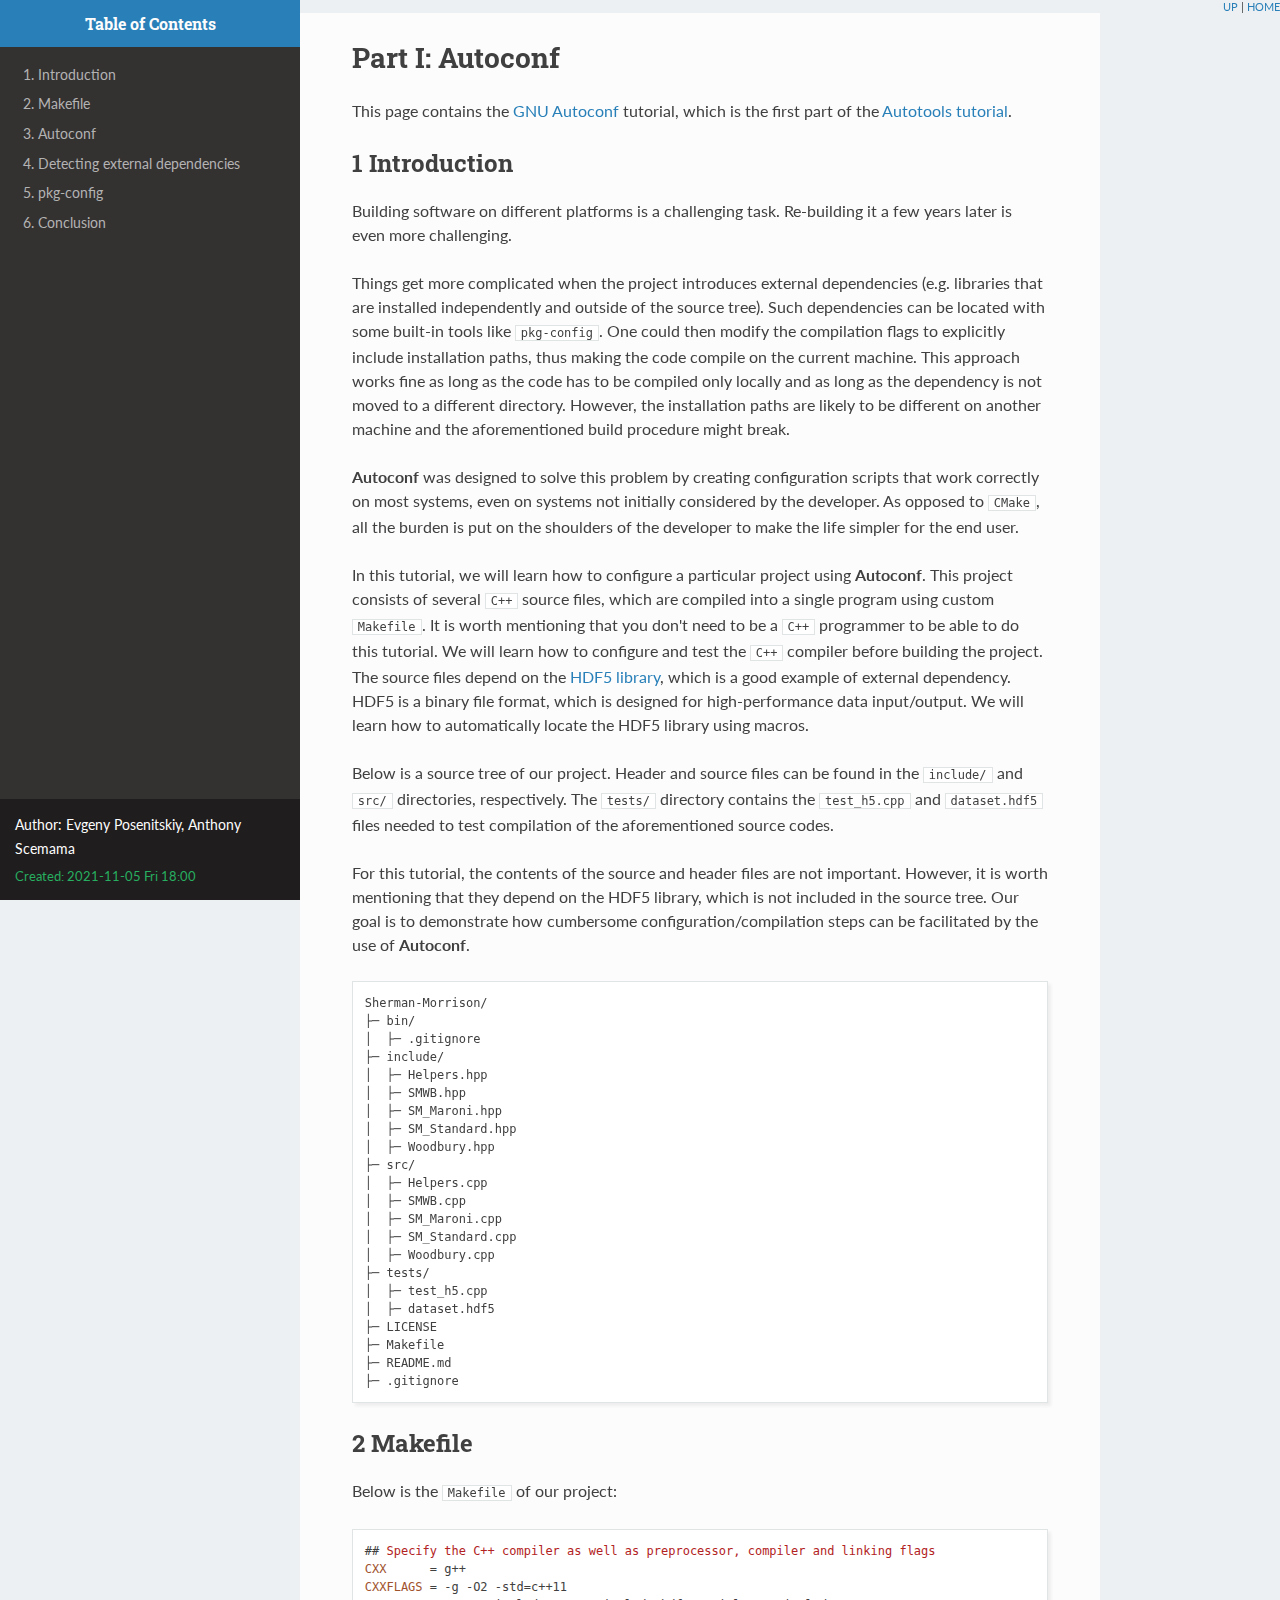
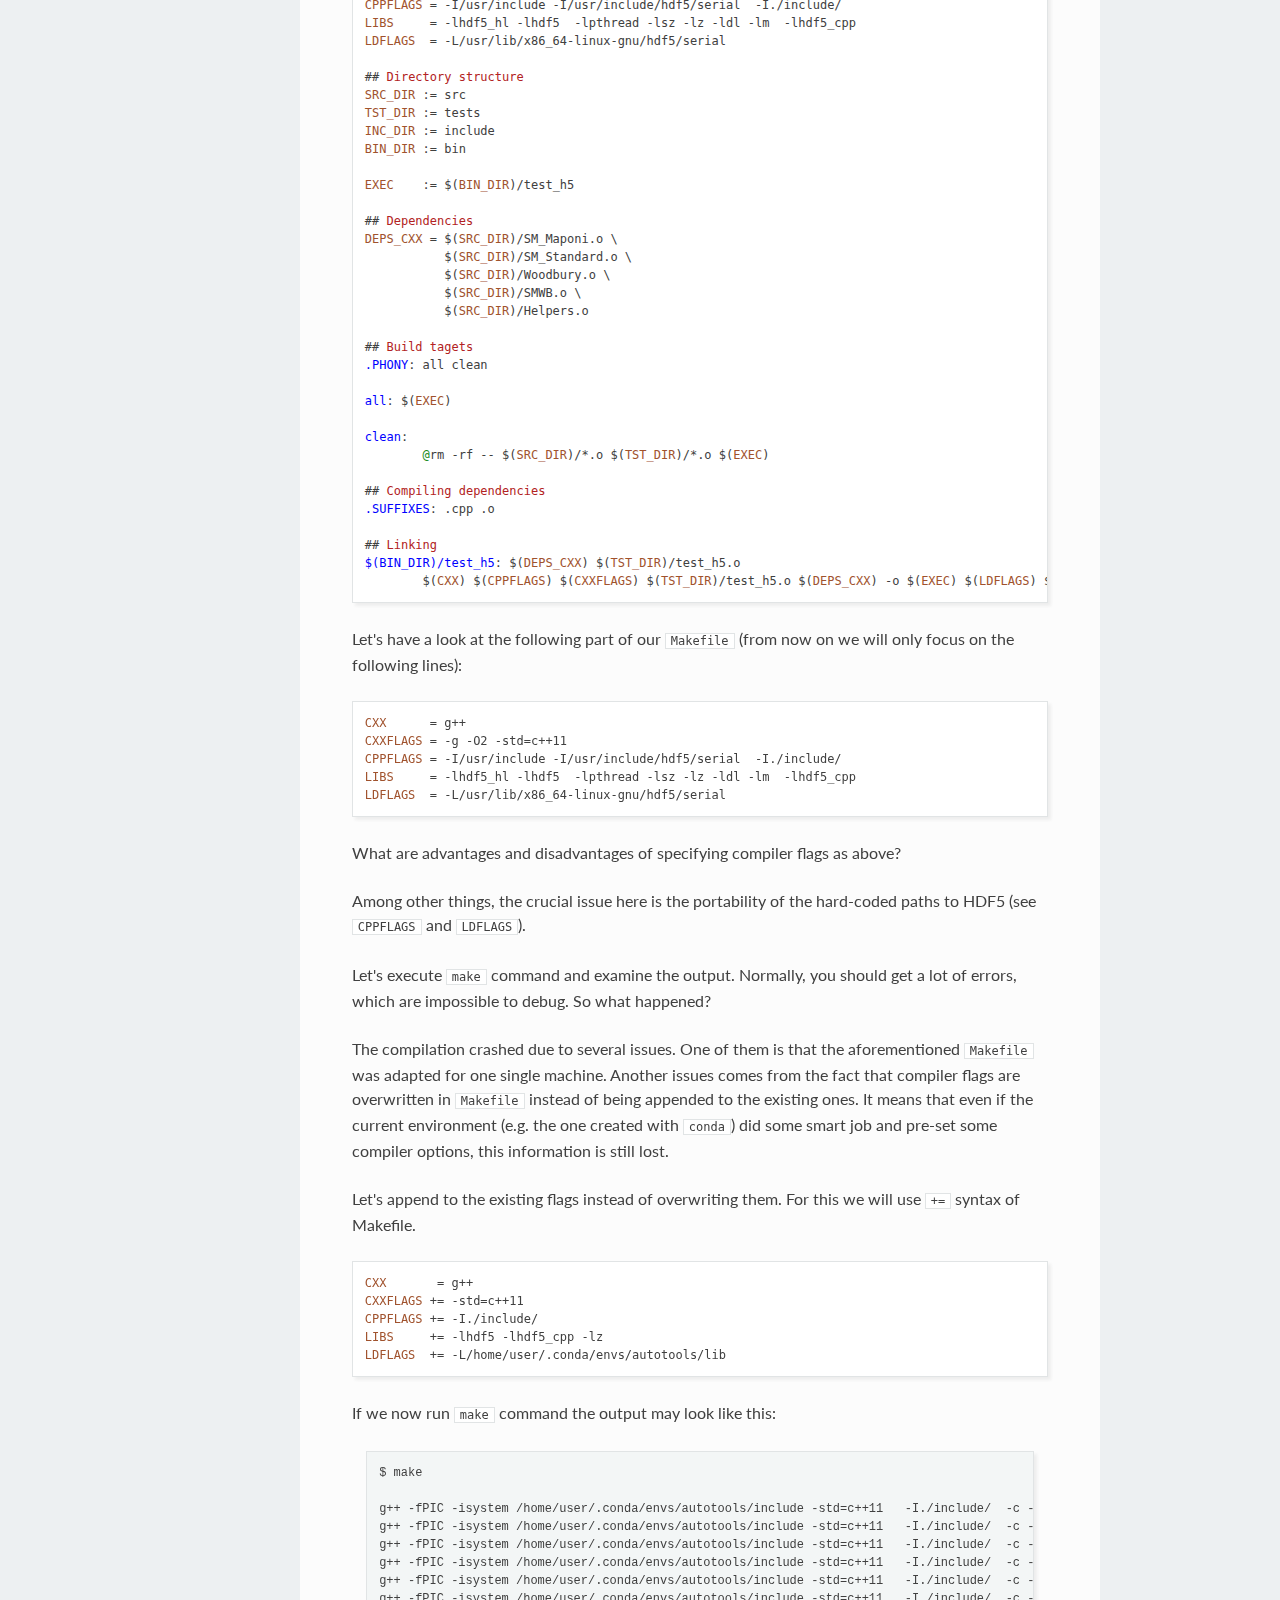
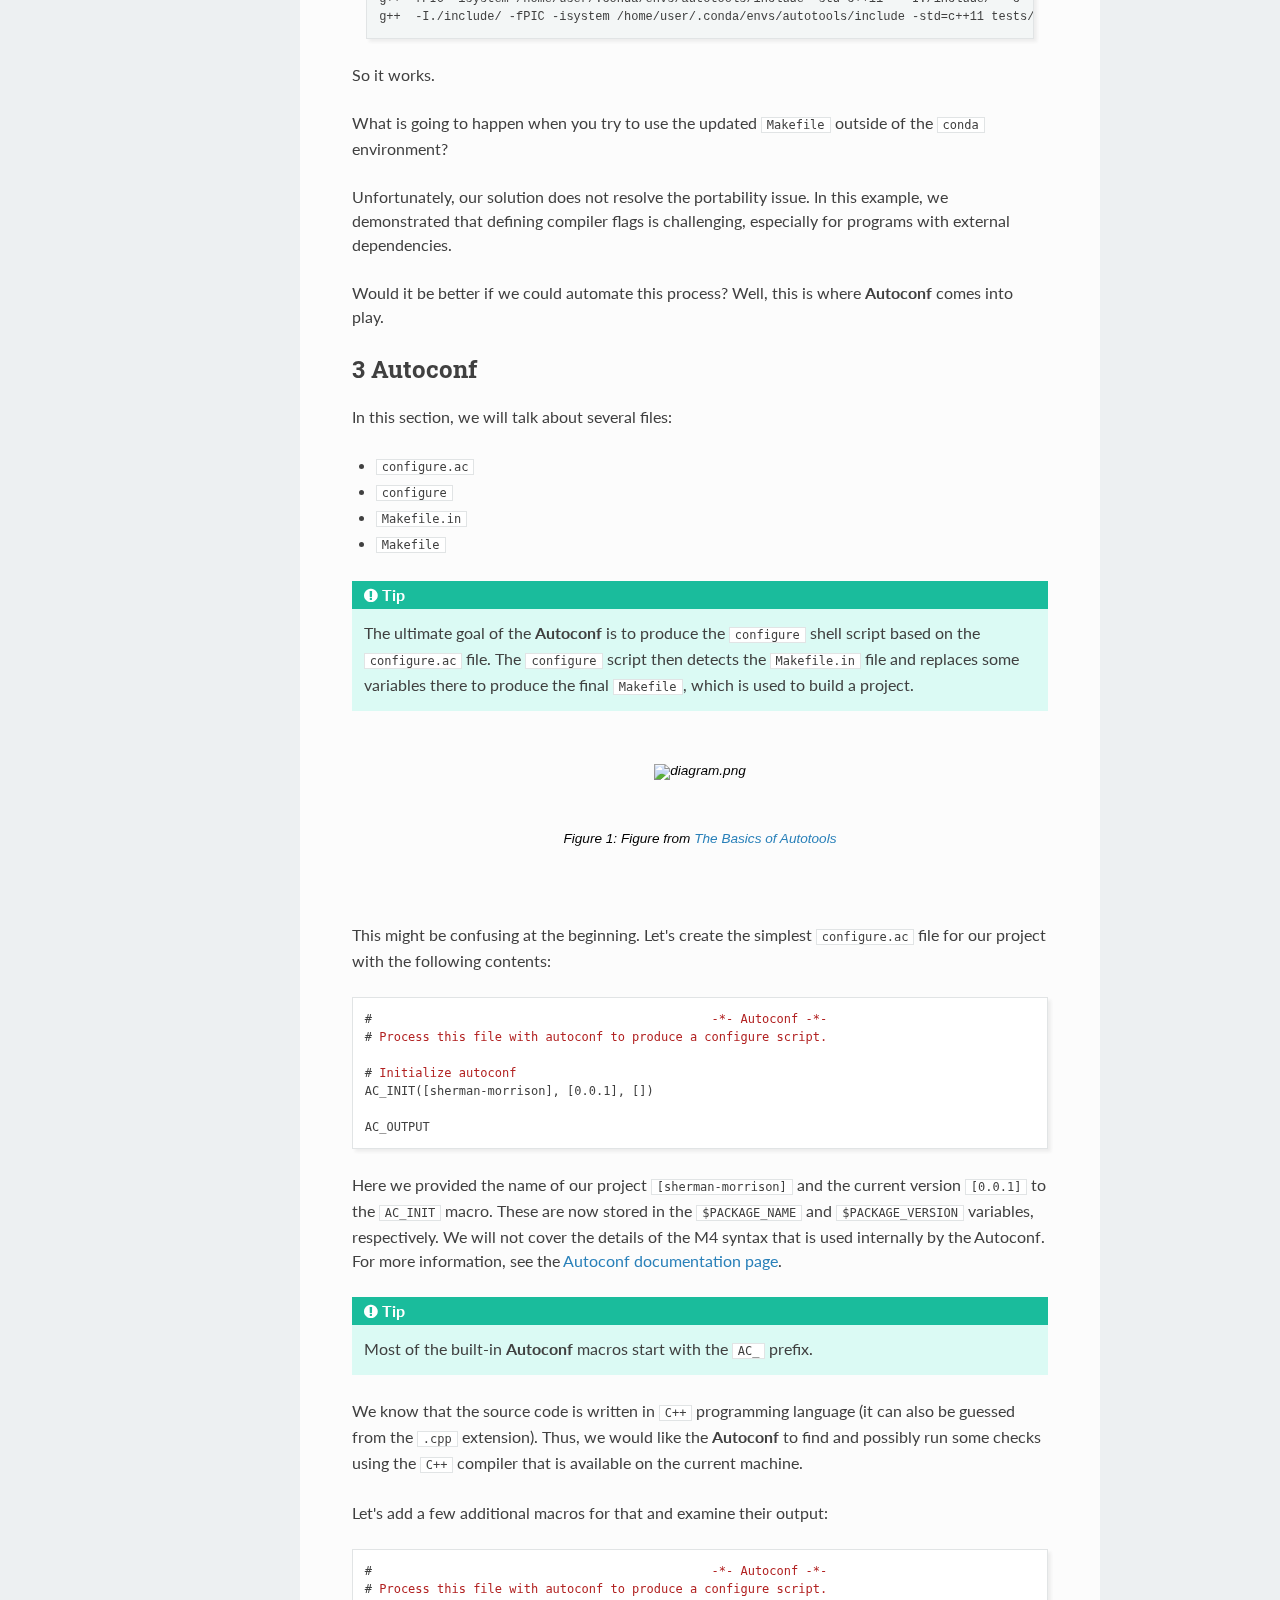
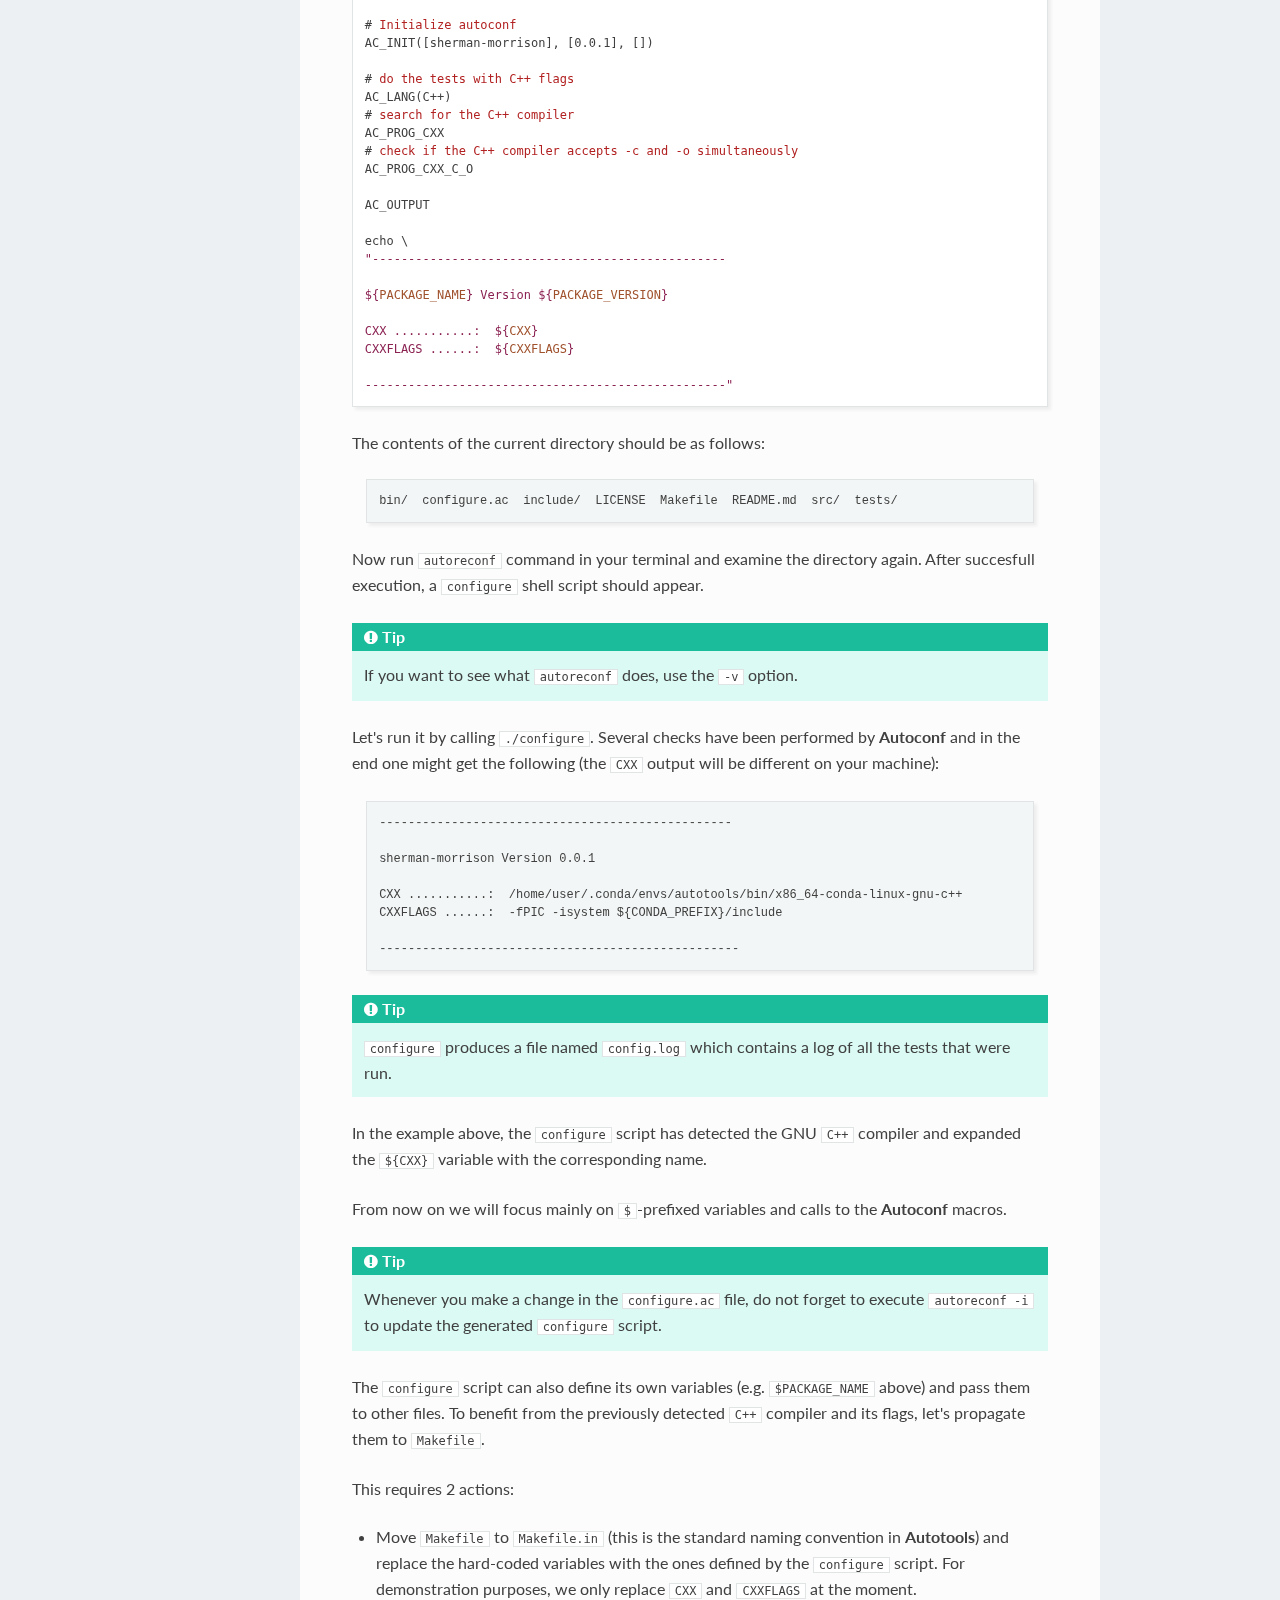
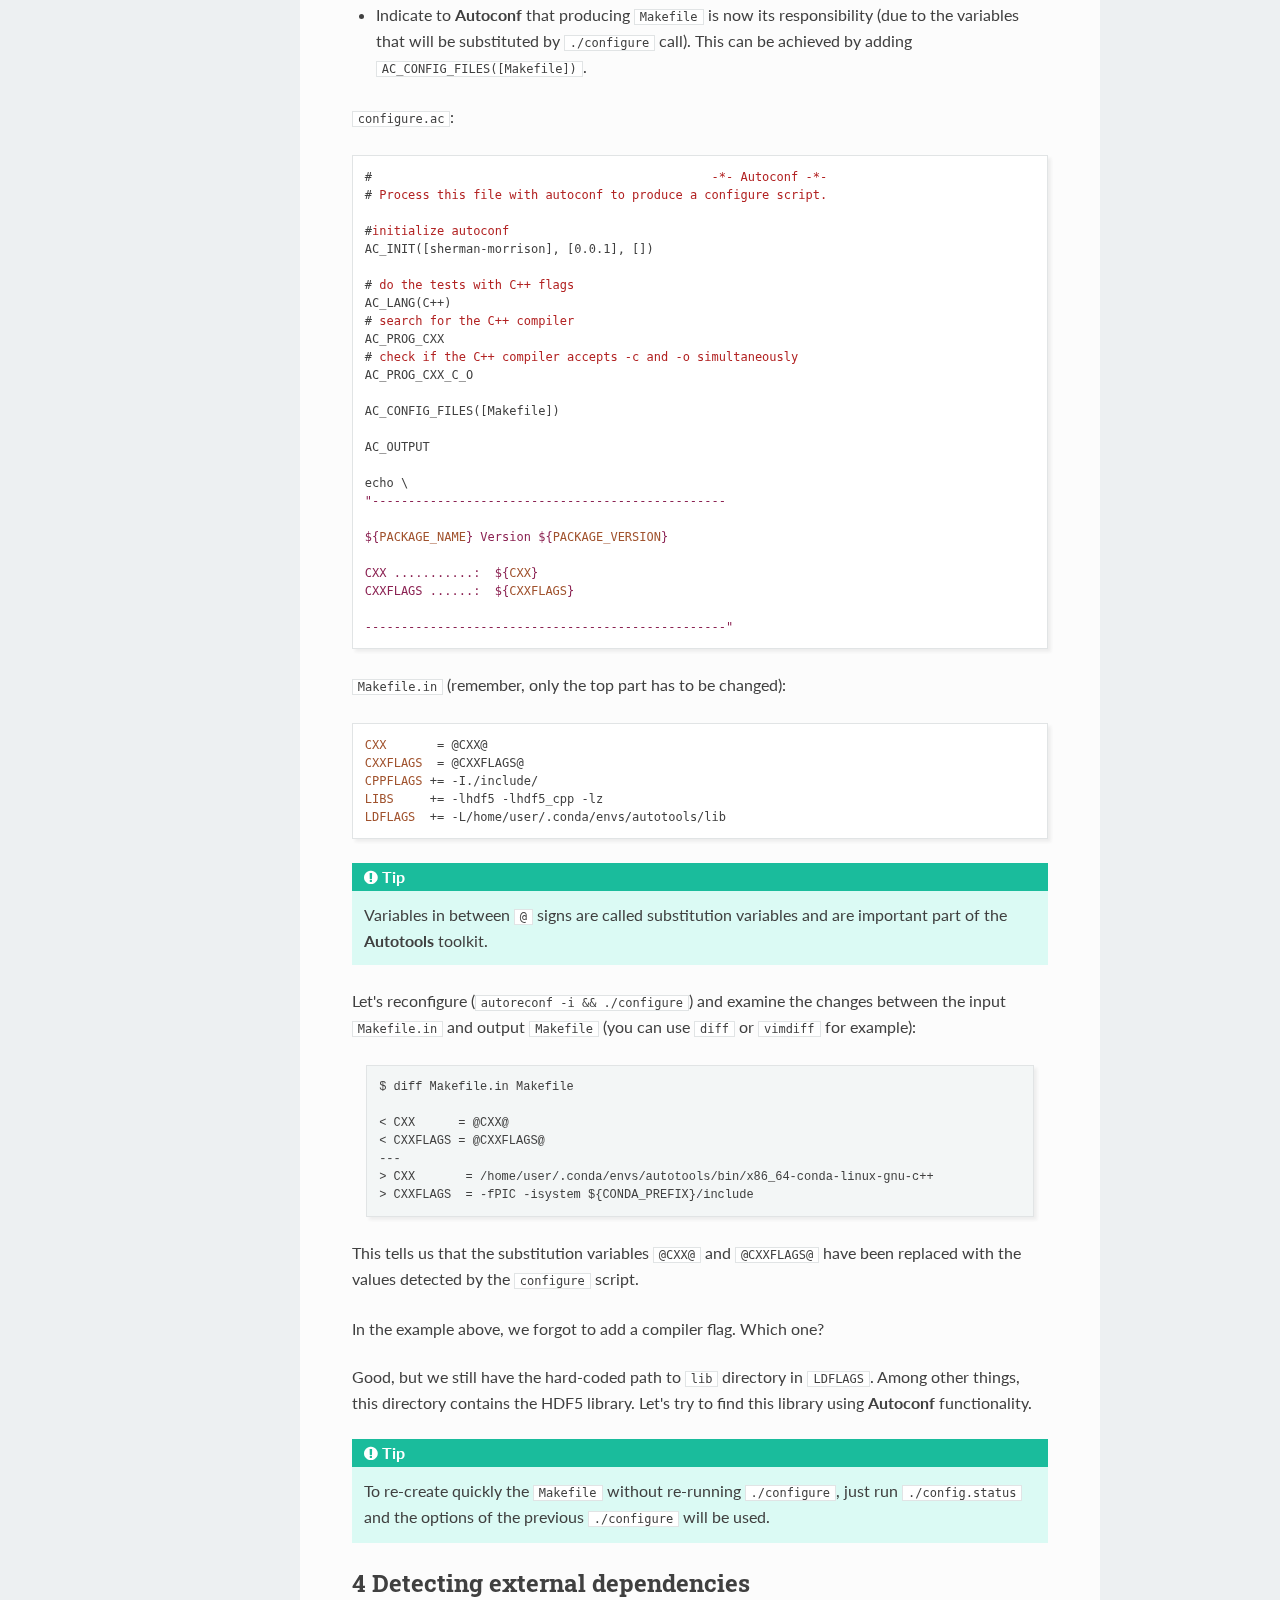
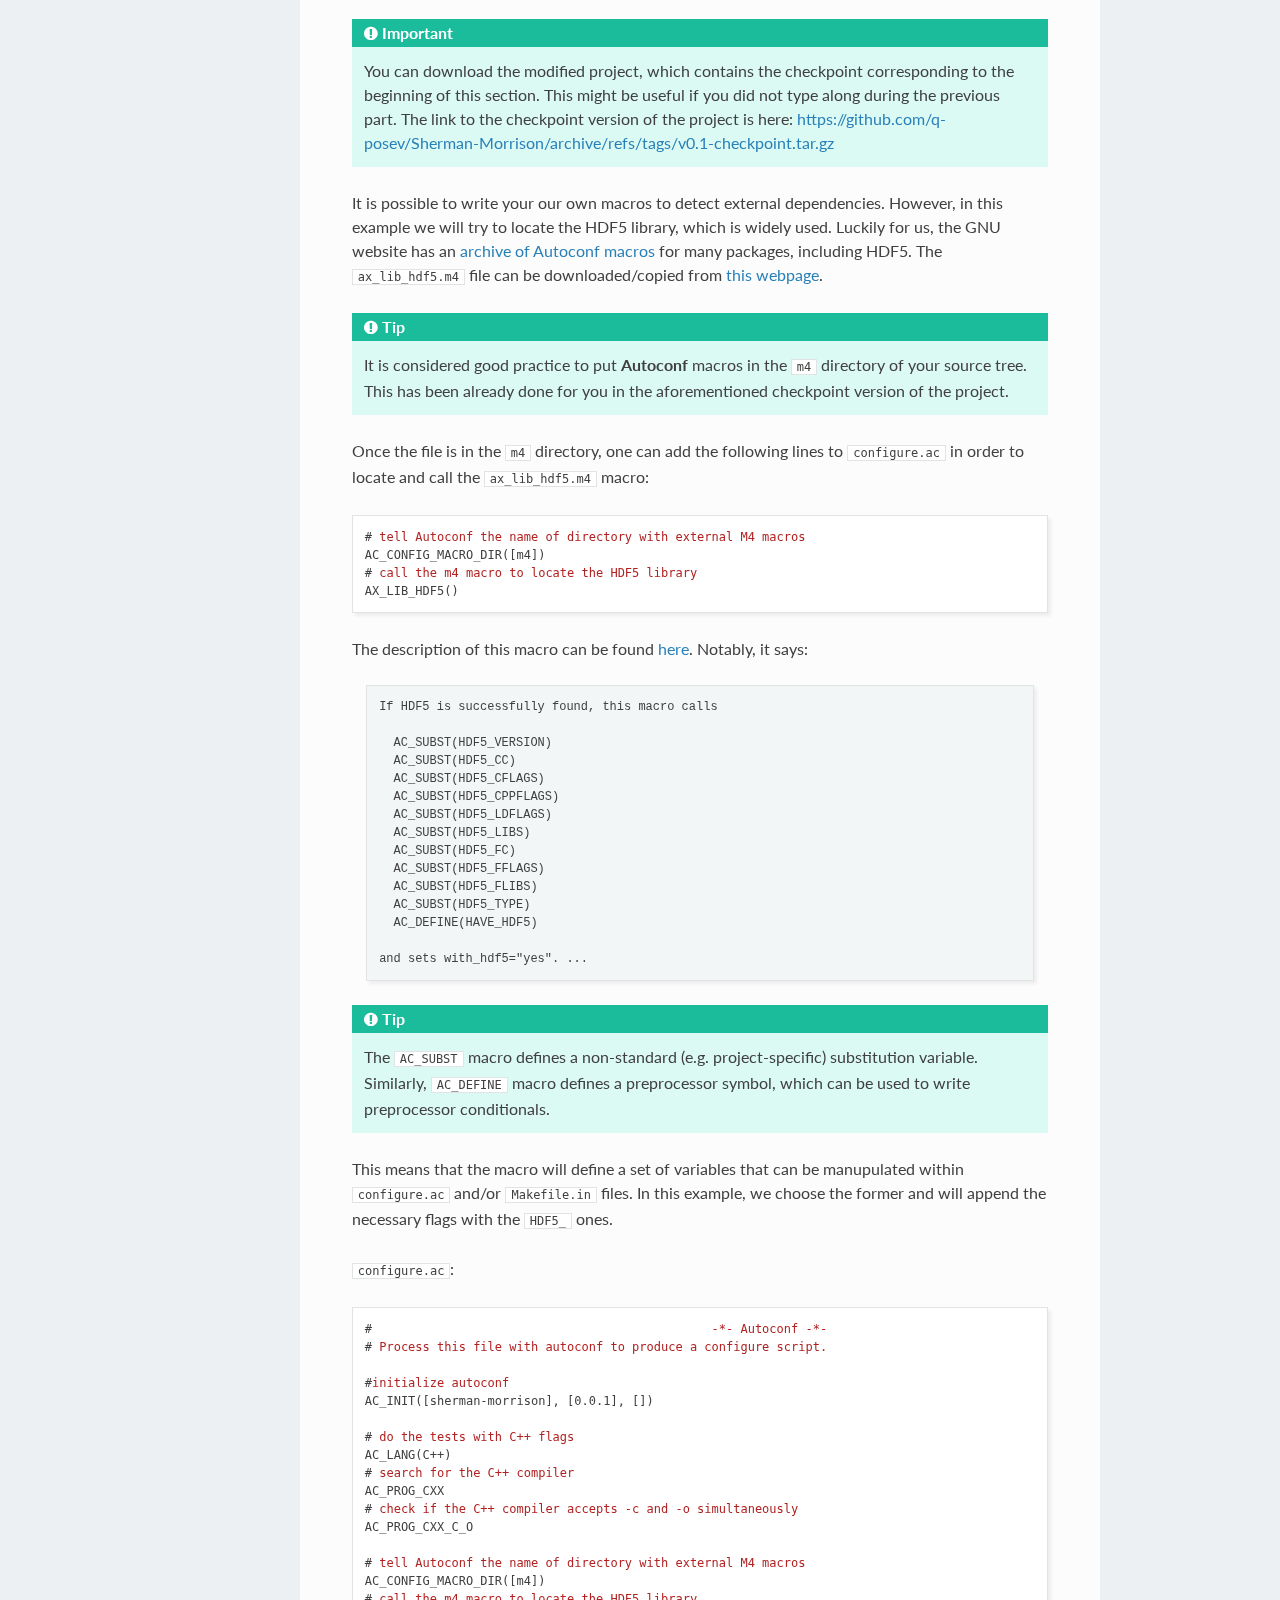
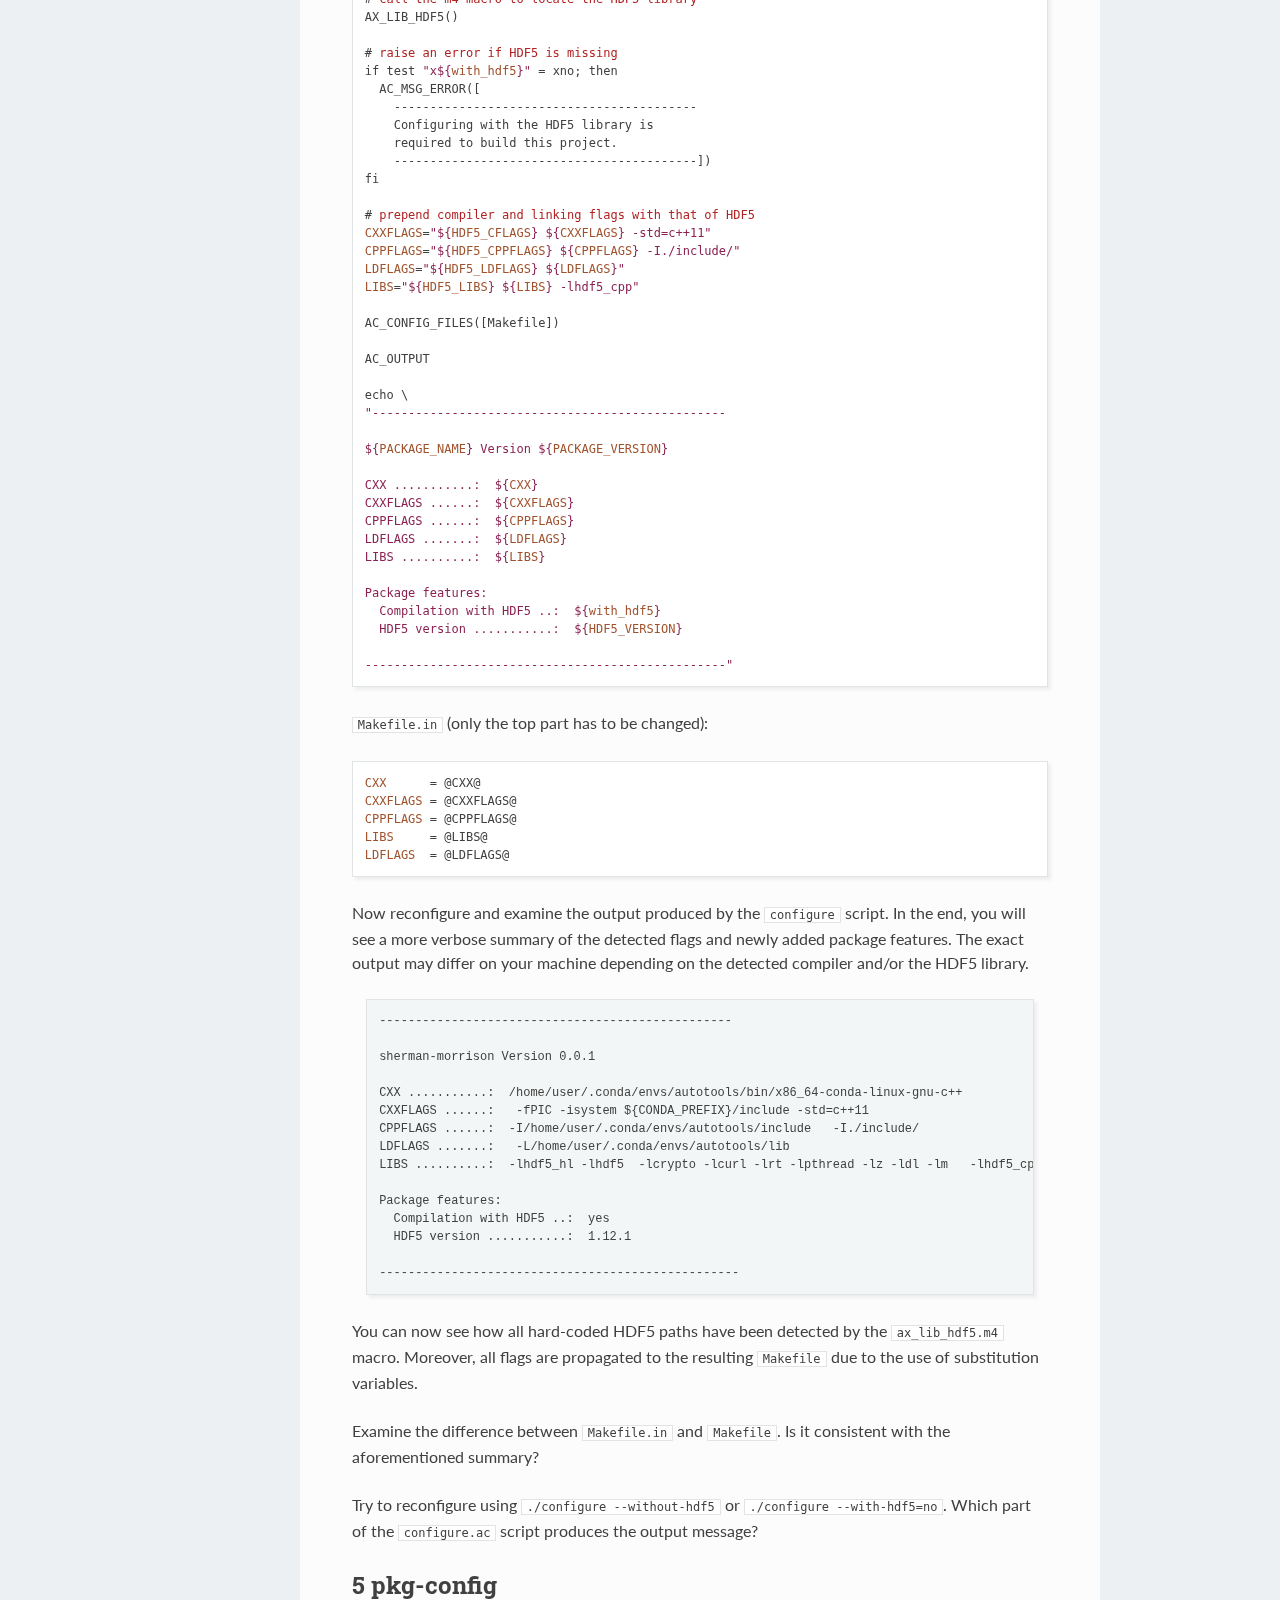
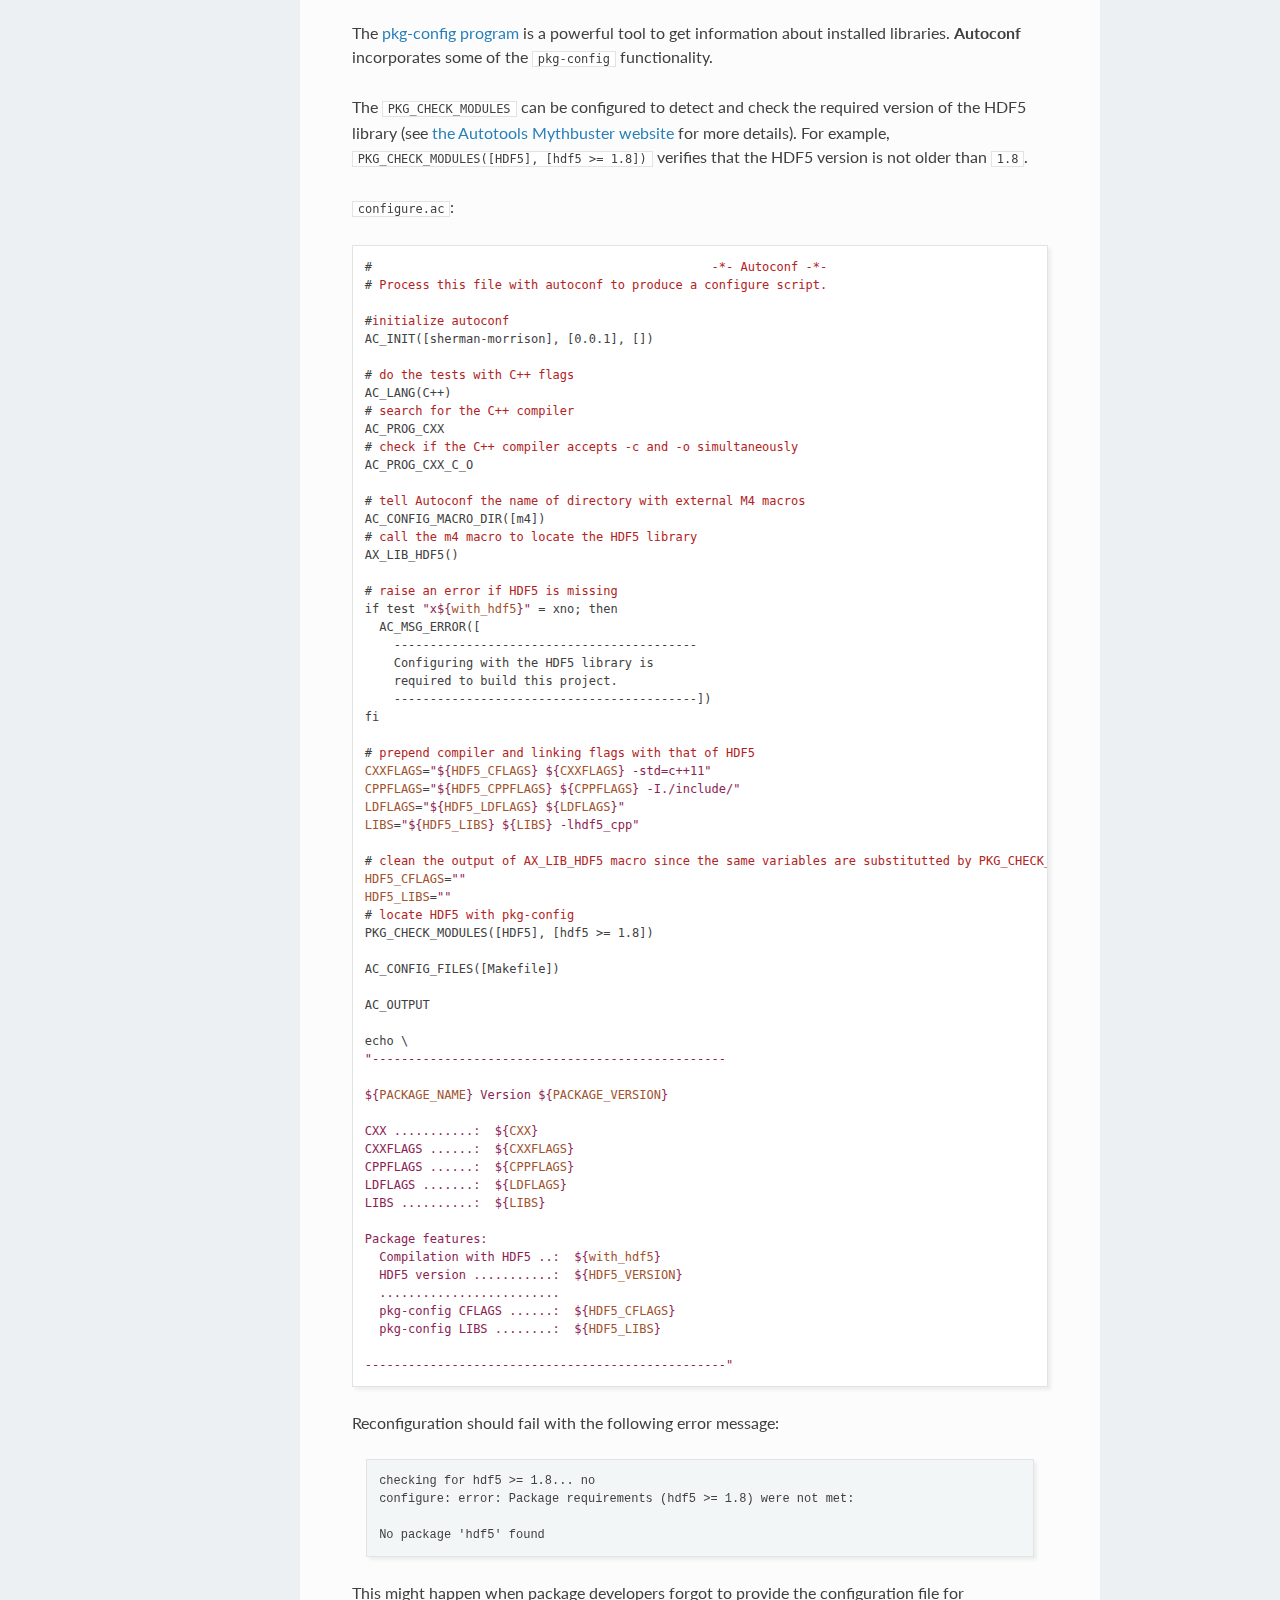
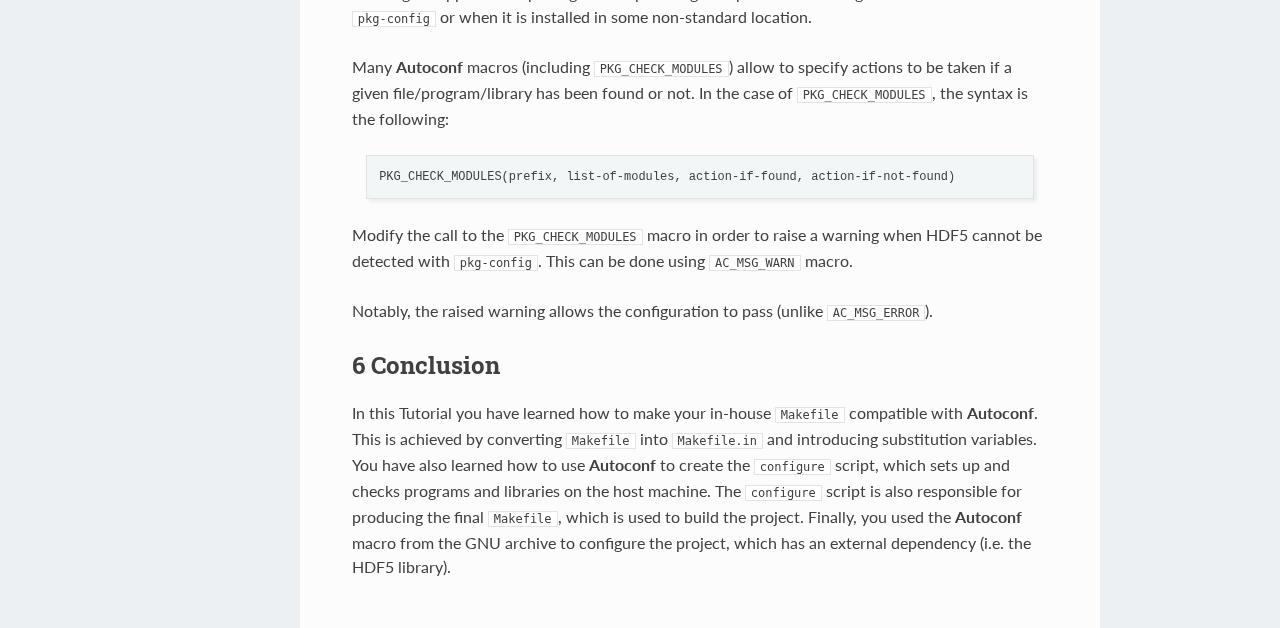
==== autoconf.html @ e704485a "deploy: 965cc7a38a3758b7b348acda0b1693b14134d6d4" ====
<?xml version="1.0" encoding="utf-8"?>
<!DOCTYPE html PUBLIC "-//W3C//DTD XHTML 1.0 Strict//EN"
"http://www.w3.org/TR/xhtml1/DTD/xhtml1-strict.dtd">
<html xmlns="http://www.w3.org/1999/xhtml" lang="en" xml:lang="en">
<head>
<!-- 2021-11-05 Fri 18:00 -->
<meta http-equiv="Content-Type" content="text/html;charset=utf-8" />
<meta name="viewport" content="width=device-width, initial-scale=1" />
<title>Part I: Autoconf</title>
<meta name="generator" content="Org mode" />
<meta name="author" content="Evgeny Posenitskiy, Anthony Scemama" />
<style type="text/css">
 <!--/*--><![CDATA[/*><!--*/
  .title  { text-align: center;
             margin-bottom: .2em; }
  .subtitle { text-align: center;
              font-size: medium;
              font-weight: bold;
              margin-top:0; }
  .todo   { font-family: monospace; color: red; }
  .done   { font-family: monospace; color: green; }
  .priority { font-family: monospace; color: orange; }
  .tag    { background-color: #eee; font-family: monospace;
            padding: 2px; font-size: 80%; font-weight: normal; }
  .timestamp { color: #bebebe; }
  .timestamp-kwd { color: #5f9ea0; }
  .org-right  { margin-left: auto; margin-right: 0px;  text-align: right; }
  .org-left   { margin-left: 0px;  margin-right: auto; text-align: left; }
  .org-center { margin-left: auto; margin-right: auto; text-align: center; }
  .underline { text-decoration: underline; }
  #postamble p, #preamble p { font-size: 90%; margin: .2em; }
  p.verse { margin-left: 3%; }
  pre {
    border: 1px solid #ccc;
    box-shadow: 3px 3px 3px #eee;
    padding: 8pt;
    font-family: monospace;
    overflow: auto;
    margin: 1.2em;
  }
  pre.src {
    position: relative;
    overflow: visible;
    padding-top: 1.2em;
  }
  pre.src:before {
    display: none;
    position: absolute;
    background-color: white;
    top: -10px;
    right: 10px;
    padding: 3px;
    border: 1px solid black;
  }
  pre.src:hover:before { display: inline;}
  /* Languages per Org manual */
  pre.src-asymptote:before { content: 'Asymptote'; }
  pre.src-awk:before { content: 'Awk'; }
  pre.src-C:before { content: 'C'; }
  /* pre.src-C++ doesn't work in CSS */
  pre.src-clojure:before { content: 'Clojure'; }
  pre.src-css:before { content: 'CSS'; }
  pre.src-D:before { content: 'D'; }
  pre.src-ditaa:before { content: 'ditaa'; }
  pre.src-dot:before { content: 'Graphviz'; }
  pre.src-calc:before { content: 'Emacs Calc'; }
  pre.src-emacs-lisp:before { content: 'Emacs Lisp'; }
  pre.src-fortran:before { content: 'Fortran'; }
  pre.src-gnuplot:before { content: 'gnuplot'; }
  pre.src-haskell:before { content: 'Haskell'; }
  pre.src-hledger:before { content: 'hledger'; }
  pre.src-java:before { content: 'Java'; }
  pre.src-js:before { content: 'Javascript'; }
  pre.src-latex:before { content: 'LaTeX'; }
  pre.src-ledger:before { content: 'Ledger'; }
  pre.src-lisp:before { content: 'Lisp'; }
  pre.src-lilypond:before { content: 'Lilypond'; }
  pre.src-lua:before { content: 'Lua'; }
  pre.src-matlab:before { content: 'MATLAB'; }
  pre.src-mscgen:before { content: 'Mscgen'; }
  pre.src-ocaml:before { content: 'Objective Caml'; }
  pre.src-octave:before { content: 'Octave'; }
  pre.src-org:before { content: 'Org mode'; }
  pre.src-oz:before { content: 'OZ'; }
  pre.src-plantuml:before { content: 'Plantuml'; }
  pre.src-processing:before { content: 'Processing.js'; }
  pre.src-python:before { content: 'Python'; }
  pre.src-R:before { content: 'R'; }
  pre.src-ruby:before { content: 'Ruby'; }
  pre.src-sass:before { content: 'Sass'; }
  pre.src-scheme:before { content: 'Scheme'; }
  pre.src-screen:before { content: 'Gnu Screen'; }
  pre.src-sed:before { content: 'Sed'; }
  pre.src-sh:before { content: 'shell'; }
  pre.src-sql:before { content: 'SQL'; }
  pre.src-sqlite:before { content: 'SQLite'; }
  /* additional languages in org.el's org-babel-load-languages alist */
  pre.src-forth:before { content: 'Forth'; }
  pre.src-io:before { content: 'IO'; }
  pre.src-J:before { content: 'J'; }
  pre.src-makefile:before { content: 'Makefile'; }
  pre.src-maxima:before { content: 'Maxima'; }
  pre.src-perl:before { content: 'Perl'; }
  pre.src-picolisp:before { content: 'Pico Lisp'; }
  pre.src-scala:before { content: 'Scala'; }
  pre.src-shell:before { content: 'Shell Script'; }
  pre.src-ebnf2ps:before { content: 'ebfn2ps'; }
  /* additional language identifiers per "defun org-babel-execute"
       in ob-*.el */
  pre.src-cpp:before  { content: 'C++'; }
  pre.src-abc:before  { content: 'ABC'; }
  pre.src-coq:before  { content: 'Coq'; }
  pre.src-groovy:before  { content: 'Groovy'; }
  /* additional language identifiers from org-babel-shell-names in
     ob-shell.el: ob-shell is the only babel language using a lambda to put
     the execution function name together. */
  pre.src-bash:before  { content: 'bash'; }
  pre.src-csh:before  { content: 'csh'; }
  pre.src-ash:before  { content: 'ash'; }
  pre.src-dash:before  { content: 'dash'; }
  pre.src-ksh:before  { content: 'ksh'; }
  pre.src-mksh:before  { content: 'mksh'; }
  pre.src-posh:before  { content: 'posh'; }
  /* Additional Emacs modes also supported by the LaTeX listings package */
  pre.src-ada:before { content: 'Ada'; }
  pre.src-asm:before { content: 'Assembler'; }
  pre.src-caml:before { content: 'Caml'; }
  pre.src-delphi:before { content: 'Delphi'; }
  pre.src-html:before { content: 'HTML'; }
  pre.src-idl:before { content: 'IDL'; }
  pre.src-mercury:before { content: 'Mercury'; }
  pre.src-metapost:before { content: 'MetaPost'; }
  pre.src-modula-2:before { content: 'Modula-2'; }
  pre.src-pascal:before { content: 'Pascal'; }
  pre.src-ps:before { content: 'PostScript'; }
  pre.src-prolog:before { content: 'Prolog'; }
  pre.src-simula:before { content: 'Simula'; }
  pre.src-tcl:before { content: 'tcl'; }
  pre.src-tex:before { content: 'TeX'; }
  pre.src-plain-tex:before { content: 'Plain TeX'; }
  pre.src-verilog:before { content: 'Verilog'; }
  pre.src-vhdl:before { content: 'VHDL'; }
  pre.src-xml:before { content: 'XML'; }
  pre.src-nxml:before { content: 'XML'; }
  /* add a generic configuration mode; LaTeX export needs an additional
     (add-to-list 'org-latex-listings-langs '(conf " ")) in .emacs */
  pre.src-conf:before { content: 'Configuration File'; }

  table { border-collapse:collapse; }
  caption.t-above { caption-side: top; }
  caption.t-bottom { caption-side: bottom; }
  td, th { vertical-align:top;  }
  th.org-right  { text-align: center;  }
  th.org-left   { text-align: center;   }
  th.org-center { text-align: center; }
  td.org-right  { text-align: right;  }
  td.org-left   { text-align: left;   }
  td.org-center { text-align: center; }
  dt { font-weight: bold; }
  .footpara { display: inline; }
  .footdef  { margin-bottom: 1em; }
  .figure { padding: 1em; }
  .figure p { text-align: center; }
  .inlinetask {
    padding: 10px;
    border: 2px solid gray;
    margin: 10px;
    background: #ffffcc;
  }
  #org-div-home-and-up
   { text-align: right; font-size: 70%; white-space: nowrap; }
  textarea { overflow-x: auto; }
  .linenr { font-size: smaller }
  .code-highlighted { background-color: #ffff00; }
  .org-info-js_info-navigation { border-style: none; }
  #org-info-js_console-label
    { font-size: 10px; font-weight: bold; white-space: nowrap; }
  .org-info-js_search-highlight
    { background-color: #ffff00; color: #000000; font-weight: bold; }
  .org-svg { width: 90%; }
  /*]]>*/-->
</style>
<link rel="stylesheet" type="text/css" href="org-html-themes/src/readtheorg_theme/css/htmlize.css"/>
<link rel="stylesheet" type="text/css" href="org-html-themes/src/readtheorg_theme/css/readtheorg.css"/>
<script type="text/javascript" src="org-html-themes/src/lib/js/jquery.min.js"></script>
<script type="text/javascript" src="org-html-themes/src/lib/js/bootstrap.min.js"></script>
<script type="text/javascript" src="org-html-themes/src/lib/js/jquery.stickytableheaders.min.js"></script>
<script type="text/javascript" src="org-html-themes/src/readtheorg_theme/js/readtheorg.js"></script>
<script type="text/javascript">
/*
@licstart  The following is the entire license notice for the
JavaScript code in this tag.

Copyright (C) 2012-2019 Free Software Foundation, Inc.

The JavaScript code in this tag is free software: you can
redistribute it and/or modify it under the terms of the GNU
General Public License (GNU GPL) as published by the Free Software
Foundation, either version 3 of the License, or (at your option)
any later version.  The code is distributed WITHOUT ANY WARRANTY;
without even the implied warranty of MERCHANTABILITY or FITNESS
FOR A PARTICULAR PURPOSE.  See the GNU GPL for more details.

As additional permission under GNU GPL version 3 section 7, you
may distribute non-source (e.g., minimized or compacted) forms of
that code without the copy of the GNU GPL normally required by
section 4, provided you include this license notice and a URL
through which recipients can access the Corresponding Source.


@licend  The above is the entire license notice
for the JavaScript code in this tag.
*/
<!--/*--><![CDATA[/*><!--*/
 function CodeHighlightOn(elem, id)
 {
   var target = document.getElementById(id);
   if(null != target) {
     elem.cacheClassElem = elem.className;
     elem.cacheClassTarget = target.className;
     target.className = "code-highlighted";
     elem.className   = "code-highlighted";
   }
 }
 function CodeHighlightOff(elem, id)
 {
   var target = document.getElementById(id);
   if(elem.cacheClassElem)
     elem.className = elem.cacheClassElem;
   if(elem.cacheClassTarget)
     target.className = elem.cacheClassTarget;
 }
/*]]>*///-->
</script>
</head>
<body>
<div id="org-div-home-and-up">
 <a accesskey="h" href="index.html"> UP </a>
 |
 <a accesskey="H" href="index.html"> HOME </a>
</div><div id="content">
<h1 class="title">Part I: Autoconf</h1>
<div id="table-of-contents">
<h2>Table of Contents</h2>
<div id="text-table-of-contents">
<ul>
<li><a href="#org2c5f270">1. Introduction</a></li>
<li><a href="#org7bef330">2. Makefile</a></li>
<li><a href="#org0c1ae1f">3. Autoconf</a></li>
<li><a href="#orgcecfa4b">4. Detecting external dependencies</a></li>
<li><a href="#org8ce292e">5. pkg-config</a></li>
<li><a href="#org9da773b">6. Conclusion</a></li>
</ul>
</div>
</div>
<p>
This page contains the <a href="https://www.gnu.org/software/autoconf/">GNU Autoconf</a> tutorial, which is the first part of the <a href="./index.html">Autotools tutorial</a>.
</p>

<div id="outline-container-org2c5f270" class="outline-2">
<h2 id="org2c5f270"><span class="section-number-2">1</span> Introduction</h2>
<div class="outline-text-2" id="text-1">
<p>
Building software on different platforms is a challenging task.
Re-building it a few years later is even more challenging.
</p>

<p>
Things get more complicated when the project introduces external dependencies
(e.g. libraries that are installed independently and outside of the source tree).
Such dependencies can be located with some built-in tools like <code>pkg-config</code>.
One could then modify the compilation flags to explicitly include installation paths, thus making the code compile on the current machine.
This approach works fine as long as the code has to be compiled only locally and as long as the dependency is not moved to a different directory.
However, the installation paths are likely to be different on another machine and the aforementioned build procedure might break.
</p>

<p>
<b>Autoconf</b> was designed to solve this problem by creating
configuration scripts that work correctly on most systems, even on
systems not initially considered by the developer. As opposed to
<code>CMake</code>, all the burden is put on the shoulders of the developer to
make the life simpler for the end user.
</p>

<p>
In this tutorial, we will learn how to configure a particular project using <b>Autoconf</b>.
This project consists of several <code>C++</code> source files, which are compiled into a single program using custom <code>Makefile</code>.
It is worth mentioning that you don't need to be a <code>C++</code> programmer to be able to do this tutorial.
We will learn how to configure and test the <code>C++</code> compiler before building the project.
The source files depend on the <a href="https://portal.hdfgroup.org/display/HDF5/HDF5">HDF5 library</a>, which is a good example of external dependency.
HDF5 is a binary file format, which is designed for high-performance data input/output.
We will learn how to automatically locate the HDF5 library using macros.
</p>

<p>
Below is a source tree of our project. Header and source files can be found in the <code>include/</code> and <code>src/</code> directories, respectively.
The <code>tests/</code> directory contains the <code>test_h5.cpp</code> and <code>dataset.hdf5</code> files needed to test compilation of the aforementioned source codes.
</p>

<p>
For this tutorial, the contents of the source and header files are not important.
However, it is worth mentioning that they depend on the HDF5 library, which is not included in the source tree.
Our goal is to demonstrate how cumbersome configuration/compilation steps can be facilitated by the use of <b>Autoconf</b>.
</p>

<div class="org-src-container">
<pre class="src src-text">Sherman-Morrison/
&#9500;&#9472; bin/
&#9474;  &#9500;&#9472; .gitignore
&#9500;&#9472; include/
&#9474;  &#9500;&#9472; Helpers.hpp
&#9474;  &#9500;&#9472; SMWB.hpp
&#9474;  &#9500;&#9472; SM_Maroni.hpp
&#9474;  &#9500;&#9472; SM_Standard.hpp
&#9474;  &#9500;&#9472; Woodbury.hpp
&#9500;&#9472; src/
&#9474;  &#9500;&#9472; Helpers.cpp
&#9474;  &#9500;&#9472; SMWB.cpp
&#9474;  &#9500;&#9472; SM_Maroni.cpp
&#9474;  &#9500;&#9472; SM_Standard.cpp
&#9474;  &#9500;&#9472; Woodbury.cpp
&#9500;&#9472; tests/
&#9474;  &#9500;&#9472; test_h5.cpp
&#9474;  &#9500;&#9472; dataset.hdf5
&#9500;&#9472; LICENSE
&#9500;&#9472; Makefile
&#9500;&#9472; README.md
&#9500;&#9472; .gitignore
</pre>
</div>
</div>
</div>

<div id="outline-container-org7bef330" class="outline-2">
<h2 id="org7bef330"><span class="section-number-2">2</span> Makefile</h2>
<div class="outline-text-2" id="text-2">
<p>
Below is the <code>Makefile</code> of our project:
</p>

<div class="org-src-container">
<pre class="src src-makefile">## <span style="color: #b22222;">Specify the C++ compiler as well as preprocessor, compiler and linking flags</span>
<span style="color: #a0522d;">CXX</span>      = g++
<span style="color: #a0522d;">CXXFLAGS</span> = -g -O2 -std=c++11
<span style="color: #a0522d;">CPPFLAGS</span> = -I/usr/include -I/usr/include/hdf5/serial  -I./include/
<span style="color: #a0522d;">LIBS</span>     = -lhdf5_hl -lhdf5  -lpthread -lsz -lz -ldl -lm  -lhdf5_cpp
<span style="color: #a0522d;">LDFLAGS</span>  = -L/usr/lib/x86_64-linux-gnu/hdf5/serial

## <span style="color: #b22222;">Directory structure</span>
<span style="color: #a0522d;">SRC_DIR</span> := src
<span style="color: #a0522d;">TST_DIR</span> := tests
<span style="color: #a0522d;">INC_DIR</span> := include
<span style="color: #a0522d;">BIN_DIR</span> := bin

<span style="color: #a0522d;">EXEC</span>    := $(<span style="color: #a0522d;">BIN_DIR</span>)/test_h5

## <span style="color: #b22222;">Dependencies</span>
<span style="color: #a0522d;">DEPS_CXX</span> = $(<span style="color: #a0522d;">SRC_DIR</span>)/SM_Maponi.o \
           $(<span style="color: #a0522d;">SRC_DIR</span>)/SM_Standard.o \
           $(<span style="color: #a0522d;">SRC_DIR</span>)/Woodbury.o \
           $(<span style="color: #a0522d;">SRC_DIR</span>)/SMWB.o \
           $(<span style="color: #a0522d;">SRC_DIR</span>)/Helpers.o

## <span style="color: #b22222;">Build tagets</span>
<span style="color: #0000ff;">.PHONY</span>: all clean

<span style="color: #0000ff;">all</span>: $(<span style="color: #a0522d;">EXEC</span>)

<span style="color: #0000ff;">clean</span>:
        <span style="color: #228b22;">@</span>rm -rf -- $(<span style="color: #a0522d;">SRC_DIR</span>)/*.o $(<span style="color: #a0522d;">TST_DIR</span>)/*.o $(<span style="color: #a0522d;">EXEC</span>)

## <span style="color: #b22222;">Compiling dependencies</span>
<span style="color: #0000ff;">.SUFFIXES</span>: .cpp .o

## <span style="color: #b22222;">Linking</span>
<span style="color: #0000ff;">$(</span><span style="color: #0000ff;">BIN_DIR</span><span style="color: #0000ff;">)/test_h5</span>: $(<span style="color: #a0522d;">DEPS_CXX</span>) $(<span style="color: #a0522d;">TST_DIR</span>)/test_h5.o
        $(<span style="color: #a0522d;">CXX</span>) $(<span style="color: #a0522d;">CPPFLAGS</span>) $(<span style="color: #a0522d;">CXXFLAGS</span>) $(<span style="color: #a0522d;">TST_DIR</span>)/test_h5.o $(<span style="color: #a0522d;">DEPS_CXX</span>) -o $(<span style="color: #a0522d;">EXEC</span>) $(<span style="color: #a0522d;">LDFLAGS</span>) $(<span style="color: #a0522d;">LIBS</span>)
</pre>
</div>

<p>
Let's have a look at the following part of our <code>Makefile</code> 
(from now on we will only focus on the following lines):
</p>

<div class="org-src-container">
<pre class="src src-makefile"><span style="color: #a0522d;">CXX</span>      = g++
<span style="color: #a0522d;">CXXFLAGS</span> = -g -O2 -std=c++11
<span style="color: #a0522d;">CPPFLAGS</span> = -I/usr/include -I/usr/include/hdf5/serial  -I./include/
<span style="color: #a0522d;">LIBS</span>     = -lhdf5_hl -lhdf5  -lpthread -lsz -lz -ldl -lm  -lhdf5_cpp
<span style="color: #a0522d;">LDFLAGS</span>  = -L/usr/lib/x86_64-linux-gnu/hdf5/serial
</pre>
</div>

<div class="question">
<p>
What are advantages and disadvantages of specifying compiler flags as above?
</p>

</div>

<p>
Among other things, the crucial issue here is the portability of the hard-coded paths to HDF5 (see <code>CPPFLAGS</code> and <code>LDFLAGS</code>).
</p>

<p>
Let's execute <code>make</code> command and examine the output. 
Normally, you should get a lot of errors, which are impossible to debug. So what happened? 
</p>

<p>
The compilation crashed due to several issues. 
One of them is that the aforementioned <code>Makefile</code> was adapted for one single machine.
Another issues comes from the fact that compiler flags are overwritten in <code>Makefile</code> instead of being appended to the existing ones.
It means that even if the current environment (e.g. the one created with <code>conda</code>) did some smart job 
and pre-set some compiler options, this information is still lost.
</p>

<p>
Let's append to the existing flags instead of overwriting them.
For this we will use <code>+=</code> syntax of Makefile.
</p>

<div class="org-src-container">
<pre class="src src-makefile"><span style="color: #a0522d;">CXX</span>       = g++
<span style="color: #a0522d;">CXXFLAGS</span> += -std=c++11
<span style="color: #a0522d;">CPPFLAGS</span> += -I./include/
<span style="color: #a0522d;">LIBS</span>     += -lhdf5 -lhdf5_cpp -lz
<span style="color: #a0522d;">LDFLAGS</span>  += -L/home/user/.conda/envs/autotools/lib
</pre>
</div>

<p>
If we now run <code>make</code> command the output may look like this:
</p>

<pre class="example">
$ make

g++ -fPIC -isystem /home/user/.conda/envs/autotools/include -std=c++11   -I./include/  -c -o src/SM_Maponi.o src/SM_Maponi.cpp
g++ -fPIC -isystem /home/user/.conda/envs/autotools/include -std=c++11   -I./include/  -c -o src/SM_Standard.o src/SM_Standard.cpp
g++ -fPIC -isystem /home/user/.conda/envs/autotools/include -std=c++11   -I./include/  -c -o src/Woodbury.o src/Woodbury.cpp
g++ -fPIC -isystem /home/user/.conda/envs/autotools/include -std=c++11   -I./include/  -c -o src/SMWB.o src/SMWB.cpp
g++ -fPIC -isystem /home/user/.conda/envs/autotools/include -std=c++11   -I./include/  -c -o src/Helpers.o src/Helpers.cpp
g++ -fPIC -isystem /home/user/.conda/envs/autotools/include -std=c++11   -I./include/  -c -o tests/test_h5.o tests/test_h5.cpp
g++  -I./include/ -fPIC -isystem /home/user/.conda/envs/autotools/include -std=c++11 tests/test_h5.o src/SM_Maponi.o src/SM_Standard.o src/Woodbury.o src/SMWB.o src/Helpers.o -o bin/test_h5  -L/home/user/.conda/envs/autotools/lib -lhdf5 -lhdf5_cpp -lz
</pre>

<p>
So it works.
</p>

<div class="question">
<p>
What is going to happen when you try to use the updated <code>Makefile</code> outside of the <code>conda</code> environment?
</p>

</div>

<p>
Unfortunately, our solution does not resolve the portability issue.
In this example, we demonstrated that defining compiler flags is challenging, 
especially for programs with external dependencies.
</p>

<p>
Would it be better if we could automate this process? 
Well, this is where <b><b>Autoconf</b></b> comes into play.
</p>
</div>
</div>

<div id="outline-container-org0c1ae1f" class="outline-2">
<h2 id="org0c1ae1f"><span class="section-number-2">3</span> Autoconf</h2>
<div class="outline-text-2" id="text-3">
<p>
In this section, we will talk about several files:
</p>

<ul class="org-ul">
<li><code>configure.ac</code></li>
<li><code>configure</code></li>
<li><code>Makefile.in</code></li>
<li><code>Makefile</code></li>
</ul>

<div class="tip">
<p>
The ultimate goal of the <b>Autoconf</b> is to produce the <code>configure</code> shell script based on the <code>configure.ac</code> file.
The <code>configure</code> script then detects the <code>Makefile.in</code> file and replaces some variables there to produce
the final <code>Makefile</code>, which is used to build a project.
</p>

</div>


<div class="figure">
<p><img src="https://devmanual.gentoo.org/general-concepts/autotools/diagram.png" alt="diagram.png" />
</p>
<p><span class="figure-number">Figure 1: </span>Figure from <a href="https://devmanual.gentoo.org/general-concepts/autotools/index.html">The Basics of Autotools</a></p>
</div>


<p>
This might be confusing at the beginning.
Let's create the simplest <code>configure.ac</code> file for our project with the following contents:
</p>

<div class="org-src-container">
<pre class="src src-makefile">#                                               <span style="color: #b22222;">-*- Autoconf -*-</span>
# <span style="color: #b22222;">Process this file with autoconf to produce a configure script.</span>

# <span style="color: #b22222;">Initialize autoconf</span>
AC_INIT([sherman-morrison], [0.0.1], [])

AC_OUTPUT
</pre>
</div>

<p>
Here we provided the name of our project <code>[sherman-morrison]</code> and the current version <code>[0.0.1]</code> to the <code>AC_INIT</code> macro.
These are now stored in the <code>$PACKAGE_NAME</code> and <code>$PACKAGE_VERSION</code> variables, respectively.
We will not cover the details of the M4 syntax that is used internally by the Autoconf.
For more information, see the <a href="https://www.gnu.org/software/autoconf/manual/autoconf-2.69/html_node/index.html">Autoconf documentation page</a>.
</p>

<div class="tip">
<p>
Most of the built-in <b>Autoconf</b> macros start with the <code>AC_</code> prefix.
</p>

</div>

<p>
We know that the source code is written in <code>C++</code> programming language (it can also be guessed from the <code>.cpp</code> extension).
Thus, we would like the <b>Autoconf</b> to find and possibly run some checks
using the <code>C++</code> compiler that is available on the current machine.
</p>

<p>
Let's add a few additional macros for that and examine their output:
</p>

<div class="org-src-container">
<pre class="src src-makefile">#                                               <span style="color: #b22222;">-*- Autoconf -*-</span>
# <span style="color: #b22222;">Process this file with autoconf to produce a configure script.</span>

# <span style="color: #b22222;">Initialize autoconf</span>
AC_INIT([sherman-morrison], [0.0.1], [])

# <span style="color: #b22222;">do the tests with C++ flags</span>
AC_LANG(C++)
# <span style="color: #b22222;">search for the C++ compiler</span>
AC_PROG_CXX
# <span style="color: #b22222;">check if the C++ compiler accepts -c and -o simultaneously</span>
AC_PROG_CXX_C_O

AC_OUTPUT

echo \
<span style="color: #8b2252;">"-------------------------------------------------</span>

<span style="color: #8b2252;">${</span><span style="color: #a0522d;">PACKAGE_NAME</span><span style="color: #8b2252;">} Version ${</span><span style="color: #a0522d;">PACKAGE_VERSION</span><span style="color: #8b2252;">}</span>

<span style="color: #8b2252;">CXX ...........:  ${</span><span style="color: #a0522d;">CXX</span><span style="color: #8b2252;">}</span>
<span style="color: #8b2252;">CXXFLAGS ......:  ${</span><span style="color: #a0522d;">CXXFLAGS</span><span style="color: #8b2252;">}</span>

<span style="color: #8b2252;">--------------------------------------------------"</span>
</pre>
</div>

<p>
The contents of the current directory should be as follows:
</p>

<pre class="example">
bin/  configure.ac  include/  LICENSE  Makefile  README.md  src/  tests/
</pre>

<p>
Now run <code>autoreconf</code> command in your terminal and examine the directory again.
After succesfull execution, a <code>configure</code> shell script should appear.
</p>

<div class="tip">
<p>
If you want to see what <code>autoreconf</code> does, use the <code>-v</code> option.
</p>

</div>

<p>
Let's run it by calling <code>./configure</code>.
Several checks have been performed by <b>Autoconf</b> and in the end one might get the following
(the <code>CXX</code> output will be different on your machine):
</p>

<pre class="example">
-------------------------------------------------

sherman-morrison Version 0.0.1

CXX ...........:  /home/user/.conda/envs/autotools/bin/x86_64-conda-linux-gnu-c++
CXXFLAGS ......:  -fPIC -isystem ${CONDA_PREFIX}/include

--------------------------------------------------
</pre>

<div class="tip">
<p>
<code>configure</code> produces a file named <code>config.log</code> which contains a log
of all the tests that were run. 
</p>

</div>

<p>
In the example above, the <code>configure</code> script has detected the GNU <code>C++</code> compiler and expanded the
<code>${CXX}</code> variable with the corresponding name.
</p>

<p>
From now on we will focus mainly on <code>$</code>-prefixed variables and calls to the <b>Autoconf</b> macros.
</p>

<div class="tip">
<p>
Whenever you make a change in the <code>configure.ac</code> file, do not forget to
execute <code>autoreconf -i</code> to update the generated <code>configure</code> script.
</p>

</div>

<p>
The <code>configure</code> script can also define its own variables (e.g. <code>$PACKAGE_NAME</code> above) and pass them to other files.
To benefit from the previously detected <code>C++</code> compiler and its flags, let's propagate them to <code>Makefile</code>.
</p>

<p>
This requires 2 actions:
</p>

<ul class="org-ul">
<li>Move <code>Makefile</code> to <code>Makefile.in</code> (this is the standard naming convention in <b>Autotools</b>) and replace the hard-coded variables with the ones defined by the <code>configure</code> script. For demonstration purposes, we only replace <code>CXX</code> and <code>CXXFLAGS</code> at the moment.</li>
<li>Indicate to <b>Autoconf</b> that producing <code>Makefile</code> is now its responsibility (due to the variables that will be substituted by <code>./configure</code> call). This can be achieved by adding <code>AC_CONFIG_FILES([Makefile])</code>.</li>
</ul>

<p>
<code>configure.ac</code>:
</p>
<div class="org-src-container">
<pre class="src src-makefile">#                                               <span style="color: #b22222;">-*- Autoconf -*-</span>
# <span style="color: #b22222;">Process this file with autoconf to produce a configure script.</span>

#<span style="color: #b22222;">initialize autoconf</span>
AC_INIT([sherman-morrison], [0.0.1], [])

# <span style="color: #b22222;">do the tests with C++ flags</span>
AC_LANG(C++)
# <span style="color: #b22222;">search for the C++ compiler</span>
AC_PROG_CXX
# <span style="color: #b22222;">check if the C++ compiler accepts -c and -o simultaneously</span>
AC_PROG_CXX_C_O

AC_CONFIG_FILES([Makefile])

AC_OUTPUT

echo \
<span style="color: #8b2252;">"-------------------------------------------------</span>

<span style="color: #8b2252;">${</span><span style="color: #a0522d;">PACKAGE_NAME</span><span style="color: #8b2252;">} Version ${</span><span style="color: #a0522d;">PACKAGE_VERSION</span><span style="color: #8b2252;">}</span>

<span style="color: #8b2252;">CXX ...........:  ${</span><span style="color: #a0522d;">CXX</span><span style="color: #8b2252;">}</span>
<span style="color: #8b2252;">CXXFLAGS ......:  ${</span><span style="color: #a0522d;">CXXFLAGS</span><span style="color: #8b2252;">}</span>

<span style="color: #8b2252;">--------------------------------------------------"</span>
</pre>
</div>

<p>
<code>Makefile.in</code> (remember, only the top part has to be changed):
</p>
<div class="org-src-container">
<pre class="src src-makefile"><span style="color: #a0522d;">CXX</span>       = @CXX@
<span style="color: #a0522d;">CXXFLAGS</span>  = @CXXFLAGS@
<span style="color: #a0522d;">CPPFLAGS</span> += -I./include/
<span style="color: #a0522d;">LIBS</span>     += -lhdf5 -lhdf5_cpp -lz
<span style="color: #a0522d;">LDFLAGS</span>  += -L/home/user/.conda/envs/autotools/lib
</pre>
</div>

<div class="tip">
<p>
Variables in between <code>@</code> signs are called substitution variables and are important part of the <b>Autotools</b> toolkit.
</p>

</div>

<p>
Let's reconfigure (<code>autoreconf -i &amp;&amp; ./configure</code>) and examine the changes between the input
<code>Makefile.in</code> and output <code>Makefile</code> (you can use <code>diff</code> or <code>vimdiff</code> for example):
</p>

<pre class="example">
$ diff Makefile.in Makefile

&lt; CXX      = @CXX@
&lt; CXXFLAGS = @CXXFLAGS@
---
&gt; CXX       = /home/user/.conda/envs/autotools/bin/x86_64-conda-linux-gnu-c++
&gt; CXXFLAGS  = -fPIC -isystem ${CONDA_PREFIX}/include
</pre>

<p>
This tells us that the substitution variables <code>@CXX@</code> and <code>@CXXFLAGS@</code> have been replaced
with the values detected by the <code>configure</code> script.
</p>

<div class="question">
<p>
In the example above, we forgot to add a compiler flag. Which one?
</p>

</div>

<p>
Good, but we still have the hard-coded path to <code>lib</code> directory in <code>LDFLAGS</code>.
Among other things, this directory contains the HDF5 library.
Let's try to find this library using <b>Autoconf</b> functionality.
</p>

<div class="tip">
<p>
To re-create quickly the <code>Makefile</code> without re-running <code>./configure</code>,
just run <code>./config.status</code> and the options of the previous
<code>./configure</code> will be used.
</p>

</div>
</div>
</div>

<div id="outline-container-orgcecfa4b" class="outline-2">
<h2 id="orgcecfa4b"><span class="section-number-2">4</span> Detecting external dependencies</h2>
<div class="outline-text-2" id="text-4">
<div class="important">
<p>
You can download the modified project, which contains the checkpoint corresponding to the beginning of this section. 
This might be useful if you did not type along during the previous part.
The link to the checkpoint version of the project is here:
<a href="https://github.com/q-posev/Sherman-Morrison/archive/refs/tags/v0.1-checkpoint.tar.gz">https://github.com/q-posev/Sherman-Morrison/archive/refs/tags/v0.1-checkpoint.tar.gz</a>
</p>

</div>

<p>
It is possible to write your our own macros to detect external dependencies.
However, in this example we will try to locate the HDF5 library, which is widely used.
Luckily for us, the GNU website has an <a href="https://www.gnu.org/software/autoconf-archive/The-Macros.html">archive of Autoconf macros</a> for many packages, including HDF5.
The <code>ax_lib_hdf5.m4</code> file can be downloaded/copied from 
<a href="http://git.savannah.gnu.org/gitweb/?p=autoconf-archive.git;a=blob_plain;f=m4/ax_lib_hdf5.m4">this webpage</a>.
</p>

<div class="tip">
<p>
It is considered good practice to put <b>Autoconf</b> macros in the <code>m4</code> directory of your source tree. 
This has been already done for you in the aforementioned checkpoint version of the project.
</p>

</div>

<p>
Once the file is in the <code>m4</code> directory, one can add the following lines to <code>configure.ac</code>
in order to locate and call the <code>ax_lib_hdf5.m4</code> macro:
</p>

<div class="org-src-container">
<pre class="src src-makefile"># <span style="color: #b22222;">tell Autoconf the name of directory with external M4 macros</span>
AC_CONFIG_MACRO_DIR([m4])
# <span style="color: #b22222;">call the m4 macro to locate the HDF5 library</span>
AX_LIB_HDF5()
</pre>
</div>

<p>
The description of this macro can be found <a href="https://www.gnu.org/software/autoconf-archive/ax_lib_hdf5.html">here</a>. Notably, it says:
</p>

<pre class="example">
If HDF5 is successfully found, this macro calls

  AC_SUBST(HDF5_VERSION)
  AC_SUBST(HDF5_CC)
  AC_SUBST(HDF5_CFLAGS)
  AC_SUBST(HDF5_CPPFLAGS)
  AC_SUBST(HDF5_LDFLAGS)
  AC_SUBST(HDF5_LIBS)
  AC_SUBST(HDF5_FC)
  AC_SUBST(HDF5_FFLAGS)
  AC_SUBST(HDF5_FLIBS)
  AC_SUBST(HDF5_TYPE)
  AC_DEFINE(HAVE_HDF5)

and sets with_hdf5="yes". ...
</pre>

<div class="tip">
<p>
The <code>AC_SUBST</code> macro defines a non-standard (e.g. project-specific) substitution variable.
Similarly, <code>AC_DEFINE</code> macro defines a preprocessor symbol, which can be used to write preprocessor conditionals.
</p>

</div>

<p>
This means that the macro will define a set of variables that can be manupulated
within <code>configure.ac</code> and/or <code>Makefile.in</code> files.
In this example, we choose the former and will append the necessary flags with the <code>HDF5_</code> ones.
</p>

<p>
<code>configure.ac</code>:
</p>
<div class="org-src-container">
<pre class="src src-makefile">#                                               <span style="color: #b22222;">-*- Autoconf -*-</span>
# <span style="color: #b22222;">Process this file with autoconf to produce a configure script.</span>

#<span style="color: #b22222;">initialize autoconf</span>
AC_INIT([sherman-morrison], [0.0.1], [])

# <span style="color: #b22222;">do the tests with C++ flags</span>
AC_LANG(C++)
# <span style="color: #b22222;">search for the C++ compiler</span>
AC_PROG_CXX
# <span style="color: #b22222;">check if the C++ compiler accepts -c and -o simultaneously</span>
AC_PROG_CXX_C_O

# <span style="color: #b22222;">tell Autoconf the name of directory with external M4 macros</span>
AC_CONFIG_MACRO_DIR([m4])
# <span style="color: #b22222;">call the m4 macro to locate the HDF5 library</span>
AX_LIB_HDF5()

# <span style="color: #b22222;">raise an error if HDF5 is missing</span>
if test <span style="color: #8b2252;">"x${</span><span style="color: #a0522d;">with_hdf5</span><span style="color: #8b2252;">}"</span> = xno; then
  AC_MSG_ERROR([
    ------------------------------------------
    Configuring with the HDF5 library is
    required to build this project.
    ------------------------------------------])
fi

# <span style="color: #b22222;">prepend compiler and linking flags with that of HDF5</span>
<span style="color: #a0522d;">CXXFLAGS</span>=<span style="color: #8b2252;">"${</span><span style="color: #a0522d;">HDF5_CFLAGS</span><span style="color: #8b2252;">} ${</span><span style="color: #a0522d;">CXXFLAGS</span><span style="color: #8b2252;">} -std=c++11"</span>
<span style="color: #a0522d;">CPPFLAGS</span>=<span style="color: #8b2252;">"${</span><span style="color: #a0522d;">HDF5_CPPFLAGS</span><span style="color: #8b2252;">} ${</span><span style="color: #a0522d;">CPPFLAGS</span><span style="color: #8b2252;">} -I./include/"</span>
<span style="color: #a0522d;">LDFLAGS</span>=<span style="color: #8b2252;">"${</span><span style="color: #a0522d;">HDF5_LDFLAGS</span><span style="color: #8b2252;">} ${</span><span style="color: #a0522d;">LDFLAGS</span><span style="color: #8b2252;">}"</span>
<span style="color: #a0522d;">LIBS</span>=<span style="color: #8b2252;">"${</span><span style="color: #a0522d;">HDF5_LIBS</span><span style="color: #8b2252;">} ${</span><span style="color: #a0522d;">LIBS</span><span style="color: #8b2252;">} -lhdf5_cpp"</span>

AC_CONFIG_FILES([Makefile])

AC_OUTPUT

echo \
<span style="color: #8b2252;">"-------------------------------------------------</span>

<span style="color: #8b2252;">${</span><span style="color: #a0522d;">PACKAGE_NAME</span><span style="color: #8b2252;">} Version ${</span><span style="color: #a0522d;">PACKAGE_VERSION</span><span style="color: #8b2252;">}</span>

<span style="color: #8b2252;">CXX ...........:  ${</span><span style="color: #a0522d;">CXX</span><span style="color: #8b2252;">}</span>
<span style="color: #8b2252;">CXXFLAGS ......:  ${</span><span style="color: #a0522d;">CXXFLAGS</span><span style="color: #8b2252;">}</span>
<span style="color: #8b2252;">CPPFLAGS ......:  ${</span><span style="color: #a0522d;">CPPFLAGS</span><span style="color: #8b2252;">}</span>
<span style="color: #8b2252;">LDFLAGS .......:  ${</span><span style="color: #a0522d;">LDFLAGS</span><span style="color: #8b2252;">}</span>
<span style="color: #8b2252;">LIBS ..........:  ${</span><span style="color: #a0522d;">LIBS</span><span style="color: #8b2252;">}</span>

<span style="color: #8b2252;">Package features:</span>
<span style="color: #8b2252;">  Compilation with HDF5 ..:  ${</span><span style="color: #a0522d;">with_hdf5</span><span style="color: #8b2252;">}</span>
<span style="color: #8b2252;">  HDF5 version ...........:  ${</span><span style="color: #a0522d;">HDF5_VERSION</span><span style="color: #8b2252;">}</span>

<span style="color: #8b2252;">--------------------------------------------------"</span>
</pre>
</div>

<p>
<code>Makefile.in</code> (only the top part has to be changed):
</p>
<div class="org-src-container">
<pre class="src src-makefile"><span style="color: #a0522d;">CXX</span>      = @CXX@
<span style="color: #a0522d;">CXXFLAGS</span> = @CXXFLAGS@
<span style="color: #a0522d;">CPPFLAGS</span> = @CPPFLAGS@
<span style="color: #a0522d;">LIBS</span>     = @LIBS@
<span style="color: #a0522d;">LDFLAGS</span>  = @LDFLAGS@
</pre>
</div>

<p>
Now reconfigure and examine the output produced by the <code>configure</code> script.
In the end, you will see a more verbose summary of the detected flags and
newly added package features. The exact output may differ on your machine depending
on the detected compiler and/or the HDF5 library.
</p>

<pre class="example">
-------------------------------------------------

sherman-morrison Version 0.0.1

CXX ...........:  /home/user/.conda/envs/autotools/bin/x86_64-conda-linux-gnu-c++
CXXFLAGS ......:   -fPIC -isystem ${CONDA_PREFIX}/include -std=c++11
CPPFLAGS ......:  -I/home/user/.conda/envs/autotools/include   -I./include/
LDFLAGS .......:   -L/home/user/.conda/envs/autotools/lib  
LIBS ..........:  -lhdf5_hl -lhdf5  -lcrypto -lcurl -lrt -lpthread -lz -ldl -lm   -lhdf5_cpp

Package features:
  Compilation with HDF5 ..:  yes
  HDF5 version ...........:  1.12.1

--------------------------------------------------
</pre>

<p>
You can now see how all hard-coded HDF5 paths have been detected by the <code>ax_lib_hdf5.m4</code> macro.
Moreover, all flags are propagated to the resulting <code>Makefile</code> due to the use of substitution variables.
</p>

<div class="exercise">
<p>
Examine the difference between <code>Makefile.in</code> and <code>Makefile</code>. 
Is it consistent with the aforementioned summary?
</p>

</div>

<div class="exercise">
<p>
Try to reconfigure using <code>./configure --without-hdf5</code> or <code>./configure --with-hdf5=no</code>. 
Which part of the <code>configure.ac</code> script produces the output message?
</p>

</div>
</div>
</div>

<div id="outline-container-org8ce292e" class="outline-2">
<h2 id="org8ce292e"><span class="section-number-2">5</span> pkg-config</h2>
<div class="outline-text-2" id="text-5">
<p>
The <a href="https://linux.die.net/man/1/pkg-config">pkg-config program</a> is a powerful tool to get information about installed libraries.
<b>Autoconf</b> incorporates some of the <code>pkg-config</code> functionality.
</p>

<p>
The <code>PKG_CHECK_MODULES</code> can be configured to detect and check the required version of the HDF5 library (see <a href="https://autotools.io/pkgconfig/pkg_check_modules.html">the Autotools Mythbuster website</a> for more details).
For example, <code>PKG_CHECK_MODULES([HDF5], [hdf5 &gt;= 1.8])</code> verifies that the HDF5 version is not older than <code>1.8</code>.
</p>

<p>
<code>configure.ac</code>:
</p>
<div class="org-src-container">
<pre class="src src-makefile">#                                               <span style="color: #b22222;">-*- Autoconf -*-</span>
# <span style="color: #b22222;">Process this file with autoconf to produce a configure script.</span>

#<span style="color: #b22222;">initialize autoconf</span>
AC_INIT([sherman-morrison], [0.0.1], [])

# <span style="color: #b22222;">do the tests with C++ flags</span>
AC_LANG(C++)
# <span style="color: #b22222;">search for the C++ compiler</span>
AC_PROG_CXX
# <span style="color: #b22222;">check if the C++ compiler accepts -c and -o simultaneously</span>
AC_PROG_CXX_C_O

# <span style="color: #b22222;">tell Autoconf the name of directory with external M4 macros</span>
AC_CONFIG_MACRO_DIR([m4])
# <span style="color: #b22222;">call the m4 macro to locate the HDF5 library</span>
AX_LIB_HDF5()

# <span style="color: #b22222;">raise an error if HDF5 is missing</span>
if test <span style="color: #8b2252;">"x${</span><span style="color: #a0522d;">with_hdf5</span><span style="color: #8b2252;">}"</span> = xno; then
  AC_MSG_ERROR([
    ------------------------------------------
    Configuring with the HDF5 library is
    required to build this project.
    ------------------------------------------])
fi

# <span style="color: #b22222;">prepend compiler and linking flags with that of HDF5</span>
<span style="color: #a0522d;">CXXFLAGS</span>=<span style="color: #8b2252;">"${</span><span style="color: #a0522d;">HDF5_CFLAGS</span><span style="color: #8b2252;">} ${</span><span style="color: #a0522d;">CXXFLAGS</span><span style="color: #8b2252;">} -std=c++11"</span>
<span style="color: #a0522d;">CPPFLAGS</span>=<span style="color: #8b2252;">"${</span><span style="color: #a0522d;">HDF5_CPPFLAGS</span><span style="color: #8b2252;">} ${</span><span style="color: #a0522d;">CPPFLAGS</span><span style="color: #8b2252;">} -I./include/"</span>
<span style="color: #a0522d;">LDFLAGS</span>=<span style="color: #8b2252;">"${</span><span style="color: #a0522d;">HDF5_LDFLAGS</span><span style="color: #8b2252;">} ${</span><span style="color: #a0522d;">LDFLAGS</span><span style="color: #8b2252;">}"</span>
<span style="color: #a0522d;">LIBS</span>=<span style="color: #8b2252;">"${</span><span style="color: #a0522d;">HDF5_LIBS</span><span style="color: #8b2252;">} ${</span><span style="color: #a0522d;">LIBS</span><span style="color: #8b2252;">} -lhdf5_cpp"</span>

# <span style="color: #b22222;">clean the output of AX_LIB_HDF5 macro since the same variables are substitutted by PKG_CHECK_MODULES</span>
<span style="color: #a0522d;">HDF5_CFLAGS</span>=<span style="color: #8b2252;">""</span>
<span style="color: #a0522d;">HDF5_LIBS</span>=<span style="color: #8b2252;">""</span>
# <span style="color: #b22222;">locate HDF5 with pkg-config</span>
PKG_CHECK_MODULES([HDF5], [hdf5 &gt;= 1.8])

AC_CONFIG_FILES([Makefile])

AC_OUTPUT

echo \
<span style="color: #8b2252;">"-------------------------------------------------</span>

<span style="color: #8b2252;">${</span><span style="color: #a0522d;">PACKAGE_NAME</span><span style="color: #8b2252;">} Version ${</span><span style="color: #a0522d;">PACKAGE_VERSION</span><span style="color: #8b2252;">}</span>

<span style="color: #8b2252;">CXX ...........:  ${</span><span style="color: #a0522d;">CXX</span><span style="color: #8b2252;">}</span>
<span style="color: #8b2252;">CXXFLAGS ......:  ${</span><span style="color: #a0522d;">CXXFLAGS</span><span style="color: #8b2252;">}</span>
<span style="color: #8b2252;">CPPFLAGS ......:  ${</span><span style="color: #a0522d;">CPPFLAGS</span><span style="color: #8b2252;">}</span>
<span style="color: #8b2252;">LDFLAGS .......:  ${</span><span style="color: #a0522d;">LDFLAGS</span><span style="color: #8b2252;">}</span>
<span style="color: #8b2252;">LIBS ..........:  ${</span><span style="color: #a0522d;">LIBS</span><span style="color: #8b2252;">}</span>

<span style="color: #8b2252;">Package features:</span>
<span style="color: #8b2252;">  Compilation with HDF5 ..:  ${</span><span style="color: #a0522d;">with_hdf5</span><span style="color: #8b2252;">}</span>
<span style="color: #8b2252;">  HDF5 version ...........:  ${</span><span style="color: #a0522d;">HDF5_VERSION</span><span style="color: #8b2252;">}</span>
<span style="color: #8b2252;">  .........................</span>
<span style="color: #8b2252;">  pkg-config CFLAGS ......:  ${</span><span style="color: #a0522d;">HDF5_CFLAGS</span><span style="color: #8b2252;">}</span>
<span style="color: #8b2252;">  pkg-config LIBS ........:  ${</span><span style="color: #a0522d;">HDF5_LIBS</span><span style="color: #8b2252;">}</span>

<span style="color: #8b2252;">--------------------------------------------------"</span>
</pre>
</div>

<p>
Reconfiguration should fail with the following error message:
</p>

<pre class="example">
checking for hdf5 &gt;= 1.8... no
configure: error: Package requirements (hdf5 &gt;= 1.8) were not met:

No package 'hdf5' found
</pre>

<p>
This might happen when package developers forgot to provide 
the configuration file for <code>pkg-config</code> or when it is installed in 
some non-standard location. 
</p>

<p>
Many <b>Autoconf</b> macros (including <code>PKG_CHECK_MODULES</code>) allow to specify
actions to be taken if a given file/program/library has been found or not.
In the case of <code>PKG_CHECK_MODULES</code>, the syntax is the following:
</p>

<pre class="example">
PKG_CHECK_MODULES(prefix, list-of-modules, action-if-found, action-if-not-found)
</pre>

<div class="exercise">
<p>
Modify the call to the <code>PKG_CHECK_MODULES</code> macro in order to raise a warning 
when HDF5 cannot be detected with <code>pkg-config</code>. This can be done using <code>AC_MSG_WARN</code> macro.
</p>

</div>

<p>
Notably, the raised warning allows the configuration to pass (unlike <code>AC_MSG_ERROR</code>).
</p>
</div>
</div>

<div id="outline-container-org9da773b" class="outline-2">
<h2 id="org9da773b"><span class="section-number-2">6</span> Conclusion</h2>
<div class="outline-text-2" id="text-6">
<p>
In this Tutorial you have learned how to make your in-house <code>Makefile</code> compatible with <b>Autoconf</b>.
This is achieved by converting <code>Makefile</code> into <code>Makefile.in</code> and introducing substitution variables.
You have also learned how to use <b>Autoconf</b> to create the <code>configure</code> script, which sets up and checks programs and libraries on the host machine.
The <code>configure</code> script is also responsible for producing the final <code>Makefile</code>, which is used to build the project.
Finally, you used the <b>Autoconf</b> macro from the GNU archive to configure the project, which has an external dependency (i.e. the HDF5 library).
</p>
</div>
</div>
</div>
<div id="postamble" class="status">
<p class="author">Author: Evgeny Posenitskiy, Anthony Scemama</p>
<p class="date">Created: 2021-11-05 Fri 18:00</p>
<p class="validation"><a href="http://validator.w3.org/check?uri=referer">Validate</a></p>
</div>
</body>
</html>
---- org-html-themes/src/readtheorg_theme/css/htmlize.css ----
.org-bold { /* bold */ font-weight: bold; }
.org-bold-italic { /* bold-italic */ font-weight: bold; font-style: italic; }
.org-buffer-menu-buffer { /* buffer-menu-buffer */ font-weight: bold; }
.org-builtin { /* font-lock-builtin-face */ color: #7a378b; }
.org-button { /* button */ text-decoration: underline; }
.org-calendar-today { /* calendar-today */ text-decoration: underline; }
.org-change-log-acknowledgement { /* change-log-acknowledgement */ color: #b22222; }
.org-change-log-conditionals { /* change-log-conditionals */ color: #a0522d; }
.org-change-log-date { /* change-log-date */ color: #8b2252; }
.org-change-log-email { /* change-log-email */ color: #a0522d; }
.org-change-log-file { /* change-log-file */ color: #0000ff; }
.org-change-log-function { /* change-log-function */ color: #a0522d; }
.org-change-log-list { /* change-log-list */ color: #a020f0; }
.org-change-log-name { /* change-log-name */ color: #008b8b; }
.org-comint-highlight-input { /* comint-highlight-input */ font-weight: bold; }
.org-comint-highlight-prompt { /* comint-highlight-prompt */ color: #00008b; }
.org-comment { /* font-lock-comment-face */ color: #999988; font-style: italic; }
.org-comment-delimiter { /* font-lock-comment-delimiter-face */ color: #999988; font-style: italic; }
.org-completions-annotations { /* completions-annotations */ font-style: italic; }
.org-completions-common-part { /* completions-common-part */ color: #000000; background-color: #ffffff; }
.org-completions-first-difference { /* completions-first-difference */ font-weight: bold; }
.org-constant { /* font-lock-constant-face */ color: #008b8b; }
.org-diary { /* diary */ color: #ff0000; }
.org-diff-context { /* diff-context */ color: #7f7f7f; }
.org-diff-file-header { /* diff-file-header */ background-color: #b3b3b3; font-weight: bold; }
.org-diff-function { /* diff-function */ background-color: #cccccc; }
.org-diff-header { /* diff-header */ background-color: #cccccc; }
.org-diff-hunk-header { /* diff-hunk-header */ background-color: #cccccc; }
.org-diff-index { /* diff-index */ background-color: #b3b3b3; font-weight: bold; }
.org-diff-nonexistent { /* diff-nonexistent */ background-color: #b3b3b3; font-weight: bold; }
.org-diff-refine-change { /* diff-refine-change */ background-color: #d9d9d9; }
.org-dired-directory { /* dired-directory */ color: #0000ff; }
.org-dired-flagged { /* dired-flagged */ color: #ff0000; font-weight: bold; }
.org-dired-header { /* dired-header */ color: #228b22; }
.org-dired-ignored { /* dired-ignored */ color: #7f7f7f; }
.org-dired-mark { /* dired-mark */ color: #008b8b; }
.org-dired-marked { /* dired-marked */ color: #ff0000; font-weight: bold; }
.org-dired-perm-write { /* dired-perm-write */ color: #b22222; }
.org-dired-symlink { /* dired-symlink */ color: #a020f0; }
.org-dired-warning { /* dired-warning */ color: #ff0000; font-weight: bold; }
.org-doc { /* font-lock-doc-face */ color: #8b2252; }
.org-escape-glyph { /* escape-glyph */ color: #a52a2a; }
.org-file-name-shadow { /* file-name-shadow */ color: #7f7f7f; }
.org-flyspell-duplicate { /* flyspell-duplicate */ color: #cdad00; font-weight: bold; text-decoration: underline; }
.org-flyspell-incorrect { /* flyspell-incorrect */ color: #ff4500; font-weight: bold; text-decoration: underline; }
.org-fringe { /* fringe */ background-color: #f2f2f2; }
.org-function-name { /* font-lock-function-name-face */ color: teal; }
.org-header-line { /* header-line */ color: #333333; background-color: #e5e5e5; }
.org-help-argument-name { /* help-argument-name */ font-style: italic; }
.org-highlight { /* highlight */ background-color: #b4eeb4; }
.org-holiday { /* holiday */ background-color: #ffc0cb; }
.org-isearch { /* isearch */ color: #b0e2ff; background-color: #cd00cd; }
.org-isearch-fail { /* isearch-fail */ background-color: #ffc1c1; }
.org-italic { /* italic */ font-style: italic; }
.org-keyword { /* font-lock-keyword-face */ color: #0086b3; }
.org-lazy-highlight { /* lazy-highlight */ background-color: #afeeee; }
.org-link { /* link */ color: #0000ff; text-decoration: underline; }
.org-link-visited { /* link-visited */ color: #8b008b; text-decoration: underline; }
.org-log-edit-header { /* log-edit-header */ color: #a020f0; }
.org-log-edit-summary { /* log-edit-summary */ color: #0000ff; }
.org-log-edit-unknown-header { /* log-edit-unknown-header */ color: #b22222; }
.org-match { /* match */ background-color: #ffff00; }
.org-next-error { /* next-error */ background-color: #eedc82; }
.org-nobreak-space { /* nobreak-space */ color: #a52a2a; text-decoration: underline; }
.org-org-archived { /* org-archived */ color: #7f7f7f; }
.org-org-block { /* org-block */ color: #7f7f7f; }
.org-org-block-begin-line { /* org-block-begin-line */ color: #b22222; }
.org-org-block-end-line { /* org-block-end-line */ color: #b22222; }
.org-org-checkbox { /* org-checkbox */ font-weight: bold; }
.org-org-checkbox-statistics-done { /* org-checkbox-statistics-done */ color: #228b22; font-weight: bold; }
.org-org-checkbox-statistics-todo { /* org-checkbox-statistics-todo */ color: #ff0000; font-weight: bold; }
.org-org-clock-overlay { /* org-clock-overlay */ background-color: #ffff00; }
.org-org-code { /* org-code */ color: #7f7f7f; }
.org-org-column { /* org-column */ background-color: #e5e5e5; }
.org-org-column-title { /* org-column-title */ background-color: #e5e5e5; font-weight: bold; text-decoration: underline; }
.org-org-date { /* org-date */ color: #a020f0; text-decoration: underline; }
.org-org-document-info { /* org-document-info */ color: #191970; }
.org-org-document-info-keyword { /* org-document-info-keyword */ color: #7f7f7f; }
.org-org-document-title { /* org-document-title */ color: #191970; font-size: 144%; font-weight: bold; }
.org-org-done { /* org-done */ color: #228b22; font-weight: bold; }
.org-org-drawer { /* org-drawer */ color: #0000ff; }
.org-org-ellipsis { /* org-ellipsis */ color: #b8860b; text-decoration: underline; }
.org-org-footnote { /* org-footnote */ color: #a020f0; text-decoration: underline; }
.org-org-formula { /* org-formula */ color: #b22222; }
.org-org-headline-done { /* org-headline-done */ color: #bc8f8f; }
.org-org-hide { /* org-hide */ color: #ffffff; }
.org-org-latex-and-export-specials { /* org-latex-and-export-specials */ color: #8b4513; }
.org-org-level-1 { /* org-level-1 */ color: #0000ff; }
.org-org-level-2 { /* org-level-2 */ color: #a0522d; }
.org-org-level-3 { /* org-level-3 */ color: #a020f0; }
.org-org-level-4 { /* org-level-4 */ color: #b22222; }
.org-org-level-5 { /* org-level-5 */ color: #228b22; }
.org-org-level-6 { /* org-level-6 */ color: #008b8b; }
.org-org-level-7 { /* org-level-7 */ color: #7a378b; }
.org-org-level-8 { /* org-level-8 */ color: #8b2252; }
.org-org-link { /* org-link */ color: #0000ff; text-decoration: underline; }
.org-org-meta-line { /* org-meta-line */ color: #b22222; }
.org-org-mode-line-clock { /* org-mode-line-clock */ color: #000000; background-color: #bfbfbf; }
.org-org-mode-line-clock-overrun { /* org-mode-line-clock-overrun */ color: #000000; background-color: #ff0000; }
.org-org-quote { /* org-quote */ color: #7f7f7f; }
.org-org-scheduled { /* org-scheduled */ color: #006400; }
.org-org-scheduled-previously { /* org-scheduled-previously */ color: #b22222; }
.org-org-scheduled-today { /* org-scheduled-today */ color: #006400; }
.org-org-sexp-date { /* org-sexp-date */ color: #a020f0; }
.org-org-special-keyword { /* org-special-keyword */ color: #a020f0; }
.org-org-table { /* org-table */ color: #0000ff; }
.org-org-tag { /* org-tag */ font-weight: bold; }
.org-org-target { /* org-target */ text-decoration: underline; }
.org-org-time-grid { /* org-time-grid */ color: #b8860b; }
.org-org-todo { /* org-todo */ color: #ff0000; font-weight: bold; }
.org-org-upcoming-deadline { /* org-upcoming-deadline */ color: #b22222; }
.org-org-verbatim { /* org-verbatim */ color: #7f7f7f; }
.org-org-verse { /* org-verse */ color: #7f7f7f; }
.org-org-warning { /* org-warning */ color: #ff0000; font-weight: bold; }
.org-outline-1 { /* outline-1 */ color: #0000ff; }
.org-outline-2 { /* outline-2 */ color: #a0522d; }
.org-outline-3 { /* outline-3 */ color: #a020f0; }
.org-outline-4 { /* outline-4 */ color: #b22222; }
.org-outline-5 { /* outline-5 */ color: #228b22; }
.org-outline-6 { /* outline-6 */ color: #008b8b; }
.org-outline-7 { /* outline-7 */ color: #7a378b; }
.org-outline-8 { /* outline-8 */ color: #8b2252; }
.org-preprocessor { /* font-lock-preprocessor-face */ color: #7a378b; }
.org-query-replace { /* query-replace */ color: #b0e2ff; background-color: #cd00cd; }
.org-regexp-grouping-backslash { /* font-lock-regexp-grouping-backslash */ font-weight: bold; }
.org-regexp-grouping-construct { /* font-lock-regexp-grouping-construct */ font-weight: bold; }
.org-region { /* region */ background-color: #eedc82; }
.org-secondary-selection { /* secondary-selection */ background-color: #ffff00; }
.org-shadow { /* shadow */ color: #7f7f7f; }
.org-show-paren-match { /* show-paren-match */ background-color: #40e0d0; }
.org-show-paren-mismatch { /* show-paren-mismatch */ color: #ffffff; background-color: #a020f0; }
.org-string { /* font-lock-string-face */ color: #dd1144; }
.org-tool-bar { /* tool-bar */ color: #000000; background-color: #bfbfbf; }
.org-tooltip { /* tooltip */ color: #000000; background-color: #ffffe0; }
.org-trailing-whitespace { /* trailing-whitespace */ background-color: #ff0000; }
.org-type { /* font-lock-type-face */ color: #228b22; }
.org-underline { /* underline */ text-decoration: underline; }
.org-variable-name { /* font-lock-variable-name-face */ color: teal; }
.org-warning { /* font-lock-warning-face */ color: #ff0000; font-weight: bold; }
.org-widget-button { /* widget-button */ font-weight: bold; }
.org-widget-button-pressed { /* widget-button-pressed */ color: #ff0000; }
.org-widget-documentation { /* widget-documentation */ color: #006400; }
.org-widget-field { /* widget-field */ background-color: #d9d9d9; }
.org-widget-inactive { /* widget-inactive */ color: #7f7f7f; }
.org-widget-single-line-field { /* widget-single-line-field */ background-color: #d9d9d9; }
---- org-html-themes/src/readtheorg_theme/css/readtheorg.css ----
@import url("https://fonts.googleapis.com/css?family=Lato:400,700,400italic,700italic|Roboto+Slab:400,700|Inconsolata:400,700");
@import url("https://maxcdn.bootstrapcdn.com/font-awesome/4.3.0/css/font-awesome.min.css");

h1,h2,h3,h4,h5,h6,legend{
    font-family:"Roboto Slab","ff-tisa-web-pro","Georgia",Arial,sans-serif;
    font-weight:700;
    margin-top:0;
}

h1{
    font-size:175%;
    text-align: left !important;
    margin-bottom: 0.83em !important;
}

.subtitle{
    font-size:95%; /* of h1 */
}

h2{
    font-size:150%;
}

h3{
    font-size:125%;
}

h4{
    font-size:115%;
}

h5{
    font-size:110%;
}

h6{
    font-size:100%;
}

h4,h5,h6{
    color:#2980B9;
    font-weight:300;
}

html{
    -ms-text-size-adjust:100%;
    -webkit-text-size-adjust:100%;
    font-size:100%;
    height:100%;
    overflow-x:hidden;
}

body{
    background:#edf0f2;
    color:#404040;
    font-family:"Lato","proxima-nova","Helvetica Neue",Arial,sans-serif;
    font-weight:normal;
    margin:0;
    min-height:100%;
    overflow-x:hidden;
}

#content{
    background:#fcfcfc;
    height:100%;
    margin-left:300px;
    /* margin:auto; */
    max-width:800px;
    min-height:100%;
    padding:1.618em 3.236em;
}

p{
    font-size:16px;
    line-height:24px;
    margin:0px 0px 24px 0px;
}

b,strong{
    font-weight:bold}

blockquote{
    background-color: #F0F0F0;
    border-left:5px solid #CCCCCC;
    font-style:italic;
    line-height:24px;
    margin:0px 0px 24px 0px;
    /* margin-left:24px; */
    padding: 6px 20px;
}

ul,ol,dl{
    line-height:24px;
    list-style-image:none;
    /* list-style:none; */
    margin:0px 0px 24px 0px;
    padding:0;
}

li{
    margin-left: 24px;
}

dd{
    margin:0;
}

#content .section ul,#content .toctree-wrapper ul,article ul{
    list-style:disc;
    line-height:24px;
    margin-bottom:24px}

#content .section ul li,#content .toctree-wrapper ul li,article ul li{
    list-style:disc;
    margin-left:24px}

#content .section ul li p:last-child,#content .toctree-wrapper ul li p:last-child,article ul li p:last-child{
                                                                                                                                  margin-bottom:0}

#content .section ul li ul,#content .toctree-wrapper ul li ul,article ul li ul{
    margin-bottom:0}

#content .section ul li li,#content .toctree-wrapper ul li li,article ul li li{
    list-style:circle}

#content .section ul li li li,#content .toctree-wrapper ul li li li,article ul li li li{
    list-style:square}

#content .section ul li ol li,#content .toctree-wrapper ul li ol li,article ul li ol li{
    list-style:decimal}

#content .section ol,#content ol,article ol{
    list-style:decimal;
    line-height:24px;
    margin-bottom:24px}

#content .section ol li,#content ol li,article ol li{
    list-style:decimal;
    margin-left:24px}

#content .section ol li p:last-child,#content ol li p:last-child,article ol li p:last-child{
                                                                                                                           margin-bottom:0}

#content .section ol li ul,#content ol li ul,article ol li ul{
    margin-bottom:0}

#content .section ol li ul li,#content ol li ul li,article ol li ul li{
    list-style:disc}

dl dt{
    font-weight:bold;
}

dl p,dl table,dl ul,dl ol{
    margin-bottom:12px !important;
}

dl dd{
    margin:0 0 12px 24px;
}

@media print{
    .codeblock,pre.src{
        white-space:pre.src-wrap}
}

@media print{
    html,body,section{
        background:none !important}

    *{
        box-shadow:none !important;
        text-shadow:none !important;
        filter:none !important;
        -ms-filter:none !important}

    a,a:visited{
          text-decoration:underline}

    pre.src,blockquote{
        page-break-inside:avoid}

    thead{
        display:table-header-group}

    tr,img{
        page-break-inside:avoid}

    img{
        max-width:100% !important}

    @page{
        margin:0.5cm}

    p,h2,h3{
        orphans:3;
        widows:3}

    h2,h3{
        page-break-after:avoid}
}

@media print{
    #postamble{
        display:none}

    #content{
        margin-left:0}
}

@media print{
    #table-of-contents{
        display:none}

    @page{
        size: auto;
        margin: 25mm 25mm 25mm 25mm;}

    body {
        margin: 0px;}
}

@media screen and (max-width: 768px){
}

@media only screen and (max-width: 480px){
}

@media screen and (max-width: 768px){
    .tablet-hide{
        display:none}
}

@media screen and (max-width: 480px){
    .mobile-hide{
        display:none}
}

@media screen and (max-width: 480px){
}

@media screen and (max-width: 768px){
    #content{
        margin-left:0}

    #content #content{
        padding:1.618em}

    #content.shift{
        position:fixed;
        min-width:100%;
        left:85%;
        top:0;
        height:100%;
        overflow:hidden}
}

@media screen and (min-width: 1400px){
    #content{
        background:rgba(0,0,0,0.05)}

    #content{
        background:#fcfcfc}
}

@media screen and (max-width: 768px){
    #copyright{
        width:85%;
        display:none}

    #copyright.shift{
        display:block}

    img{
        width:100%;
        height:auto}
}

@media screen and (max-width: 480px){
    #content .sidebar{
        width:100%}
}

code{
    background:#fff;
    border:solid 1px #e1e4e5;
    /* color:#000;  for clickable code */
    font-family:Consolas,"Andale Mono WT","Andale Mono","Lucida Console","Lucida Sans Typewriter","DejaVu Sans Mono","Bitstream Vera Sans Mono","Liberation Mono","Nimbus Mono L",Monaco,"Courier New",Courier,monospace;
    font-size:75%;
    max-width:100%;
    overflow-x:auto;
    padding:0 5px;
    white-space:nowrap;
}

.codeblock-example{
    border:1px solid #e1e4e5;
    border-bottom:none;
    padding:24px;
    padding-top:48px;
    font-weight:500;
    background:#fff;
    position:relative}

.codeblock-example:after{
    content:"Example";
    position:absolute;
    top:0px;
    left:0px;
    background:#9B59B6;
    color:#fff;
    padding:6px 12px}

.codeblock-example.prettyprint-example-only{
    border:1px solid #e1e4e5;
    margin-bottom:24px}

.codeblock,pre.src,#content .literal-block{
    border:1px solid #e1e4e5;
    padding:12px;
    overflow-x:auto;
    background:#fff;
    margin:1px 0 24px 0}

pre.src{
    /* color:#404040; */
    display:block;
    font-family:Consolas,"Andale Mono WT","Andale Mono","Lucida Console","Lucida Sans Typewriter","DejaVu Sans Mono","Bitstream Vera Sans Mono","Liberation Mono","Nimbus Mono L",Monaco,"Courier New",Courier,monospace;
    font-size:12px;
    line-height:1.5;
    margin:1px 0px 24px 0px;
    overflow:auto;
    padding:12px;
    white-space:pre;
}

.example{
    background:#f3f6f6;
    border:1px solid #e1e4e5;
    color:#404040;
    font-size: 12px;
    line-height: 1.5;
    margin-bottom:24px;
    padding:12px;
}

table{
    border-collapse:collapse;
    border-spacing:0;
    empty-cells:show;
    margin-bottom:24px;
    border-bottom:1px solid #e1e4e5;
}

td{
    vertical-align:top}

table td,table th{
    font-size:90%;
    margin:0;
    overflow:visible;
    padding:8px 16px;
    background-color:white;
    border:1px solid #e1e4e5;
}

table thead th{
    font-weight:bold;
    border-top:3px solid #e1e4e5;
    border-bottom:1px solid #e1e4e5;
}

table caption{
    color:#000;
    font:italic 85%/1 arial,sans-serif;
    padding:1em 0;
}

table tr:nth-child(2n-1) td{
    background-color:#f3f6f6;
}

table tr:nth-child(2n) td{
    background-color:white;
}

.figure p{
    color:#000;
    font:italic 85%/1 arial,sans-serif;
    padding:1em 0;
}

.rotate-90{
    -webkit-transform:rotate(90deg);
    -moz-transform:rotate(90deg);
    -ms-transform:rotate(90deg);
    -o-transform:rotate(90deg);
    transform:rotate(90deg);
}

.rotate-270{
    -webkit-transform:rotate(270deg);
    -moz-transform:rotate(270deg);
    -ms-transform:rotate(270deg);
    -o-transform:rotate(270deg);
    transform:rotate(270deg);
}

#toggle-sidebar,
#table-of-contents .close-sidebar {
    display: none;
}

@media screen and (max-width: 768px) {
    #table-of-contents {
        display: none;
        width: 60%;
    }

    #table-of-contents h2 a {
        display: block;
    }

    #table-of-contents:target {
        display: block;
    }

    #copyright, #postamble {
        display: none;
    }

    #toggle-sidebar {
        display: block;
        margin-bottom: 1.6em;
        padding: 0.6em;
        text-align: center;
    }

    #toggle-sidebar h2 {
        background-color:#2980B9;
        width:100%;
        height:50px;
        left:0;
        top:0;
        color: white;
        font-size: 100%;
        line-height: 50px;
        position:fixed;
        margin: 0;
        padding: 0;
        opacity:0.7;
        z-index: 10;
    }

    #table-of-contents .close-sidebar {
       color: rgba(255, 255, 255, 0.3);
       display: inline-block;
       margin: 0px 10px 0px 45px;
       padding: 10px;
    }
}

*{
    -webkit-box-sizing:border-box;
    -moz-box-sizing:border-box;
    box-sizing:border-box;
}

figcaption,figure,footer,header,hgroup,nav{
    display:block}

ins{
    background:#ff9;
    color:#000;
    text-decoration:none}

mark{
    background:#ff0;
    color:#000;
    font-style:italic;
    font-weight:bold}

small{
    font-size:85%}

sub,sup{
    font-size:75%;
    line-height:0;
    position:relative;
    vertical-align:baseline}

sup{
    top:-0.5em}

sub{
    bottom:-0.25em}

img{
    -ms-interpolation-mode:bicubic;
    vertical-align:middle;
    max-width:100%}

svg:not(:root){
    overflow:hidden}

figure{
    margin:0}

label{
    cursor:pointer}

legend{
    border:0;
    margin-left:-7px;
    padding:0;
    white-space:normal}

.fa:before,#content .admonition-title:before,#content h1 .headerlink:before,#content h2 .headerlink:before,#content h3 .headerlink:before,#content h4 .headerlink:before,#content h5 .headerlink:before,#content h6 .headerlink:before,#content dl dt .headerlink:before,.icon:before,.wy-dropdown .caret:before,.wy-inline-validate.wy-inline-validate-success .wy-input-context:before,.wy-inline-validate.wy-inline-validate-danger .wy-input-context:before,.wy-inline-validate.wy-inline-validate-warning .wy-input-context:before,.wy-inline-validate.wy-inline-validate-info .wy-input-context:before,.wy-alert,#content .note,#content .attention,#content .caution,#content .danger,#content .error,#content .hint,#content .important,#content .tip,#content .warning,#content .seealso,#content .admonitiontodo,.btn,input[type="text"],input[type="password"],input[type="email"],input[type="url"],input[type="date"],input[type="month"],input[type="time"],input[type="datetime"],input[type="datetime-local"],input[type="week"],input[type="number"],input[type="search"],input[type="tel"],input[type="color"],select,textarea,#table-of-contents li.on a,#table-of-contents li.current>a,.wy-side-nav-search>a,.wy-side-nav-search .wy-dropdown>a,.wy-nav-top a{
    -webkit-font-smoothing:antialiased}

/*!
 *  Font Awesome 4.1.0 by @davegandy - http://fontawesome.io - @fontawesome
 *  License - http://fontawesome.io/license (Font: SIL OFL 1.1, CSS: MIT License)
 */@font-face{
    font-family:'FontAwesome';
    src:url("../fonts/fontawesome-webfont.eot?v=4.1.0");
    src:url("../fonts/fontawesome-webfont.eot?#iefix&v=4.1.0") format("embedded-opentype"),url("../fonts/fontawesome-webfont.woff?v=4.1.0") format("woff"),url("../fonts/fontawesome-webfont.ttf?v=4.1.0") format("truetype"),url("../fonts/fontawesome-webfont.svg?v=4.1.0#fontawesomeregular") format("svg");
    font-weight:normal;
    font-style:normal}

.fa,#content .admonition-title,.icon{
    display:inline-block;
    font-family:FontAwesome;
    font-style:normal;
    font-weight:normal;
    line-height:1;
    -webkit-font-smoothing:antialiased;
    -moz-osx-font-smoothing:grayscale}

.fa-ul{
    padding-left:0;
    margin-left:2.14286em;
    list-style-type:none}

.fa-ul>li{
    position:relative}

.fa-li{
    position:absolute;
    left:-2.14286em;
    width:2.14286em;
    top:0.14286em;
    text-align:center}

.fa-li.fa-lg{
    left:-1.85714em}

.fa-border{
    padding:.2em .25em .15em;
    border:solid 0.08em #eee;
    border-radius:.1em}

.fa,#content .admonition-title{
    font-family:inherit}

.fa:before,#content .admonition-title:before{
    font-family:"FontAwesome";
    display:inline-block;
    font-style:normal;
    font-weight:normal;
    line-height:1;
    text-decoration:inherit}

a .fa,a #content .admonition-title,#content a .admonition-title{
    display:inline-block;
    text-decoration:inherit}

.nav #content .admonition-title,#content .nav .admonition-title,.nav .icon{
    display:inline}

.wy-alert,#content .note,#content .attention,#content .caution,#content .danger,#content .error,#content .hint,#content .important,#content .tip,#content .warning,#content .seealso,#content .admonitiontodo{
    padding:12px;
    line-height:24px;
    margin-bottom:24px;
    /* background:#e7f2fa; */
}

.wy-alert-title,#content .admonition-title{
    color:#fff;
    font-weight:bold;
    display:block;
    color:#fff;
    /* background:#6ab0de; */
    /* margin:-12px; */
    padding:6px 12px;
    margin-bottom:0px}

#content .danger,#content .error{
    background:#fdf3f2}

.wy-alert.wy-alert-warning,#content .wy-alert-warning.note,#content .attention,#content .caution,#content .wy-alert-warning.danger,#content .wy-alert-warning.error,#content .wy-alert-warning.hint,#content .wy-alert-warning.important,#content .wy-alert-warning.tip,#content .warning,#content .wy-alert-warning.seealso,#content .admonitiontodo{
    background:#ffedcc}

#content .admonition-title.note:before, #content .admonition-title.seealso:before,
#content .admonition-title.warning:before, #content .admonition-title.caution:before,
#content .admonition-title.attention:before,
#content .admonition-title.tip:before, #content .admonition-title.hint:before,
#content .admonition-title.important:before,
#content .admonition-title.error:before, #content .admonition-title.danger:before{
    font-family:FontAwesome;
    content: "";}

#content .note,#content .seealso{
    background:#e7f2fa}

.wy-alert p:last-child,#content .note p:last-child,#content .attention p:last-child,#content .caution p:last-child,#content .danger p:last-child,#content .error p:last-child,#content .hint p:last-child,#content .important p:last-child,#content .tip p:last-child,#content .warning p:last-child,#content .seealso p:last-child,#content .admonitiontodo p:last-child{
    margin-bottom:0}

#content .admonition-title.tip,#content .admonition-title.important,#content .admonition-title.hint{
    line-height: 1;
    background:#1abc9c}

#content .important,#content .tip,#content .hint{
    background:#dbfaf4}

#content .admonition-title.note,#content .admonition-title.seealso{
    line-height: 1;
    background:#6ab0de}

#content .admonition-title.warning,#content .admonition-title.caution,#content .admonition-title.attention{
    line-height: 1;
    background:#F0B37E}

#content .admonition-title.error,#content .admonition-title.danger{
    line-height: 1;
    background:#f29f97}

legend{
    display:block;
    width:100%;
    border:0;
    padding:0;
    white-space:normal;
    margin-bottom:24px;
    font-size:150%;
    *margin-left:-7px}

label{
    display:block;
    margin:0 0 0.3125em 0;
    color:#333;
    font-size:90%}

a{
    color:#2980B9;
    text-decoration:none;
    cursor:pointer}


a:hover,a:active{
    outline:0;
}

a:hover{
    color:#3091d1}

a:visited{
    color:#9B59B6}

.left{
    text-align:left}

.center{
    text-align:center}

.right{
    text-align:right}

hr{
    display:block;
    height:1px;
    border:0;
    border-top:1px solid #e1e4e5;
    margin:24px 0;
    padding:0}

#table-of-contents li{
    list-style:none;
    margin-left: 0px;
}

#table-of-contents header{
    height:32px;
    display:inline-block;
    line-height:32px;
    padding:0 1.618em;
    display:block;
    font-weight:bold;
    text-transform:uppercase;
    font-size:80%;
    color:#2980B9;
    white-space:nowrap}

#table-of-contents ul{
    margin-bottom:0}

#table-of-contents li.divide-top{
    border-top:solid 1px #404040}

#table-of-contents li.divide-bottom{
    border-bottom:solid 1px #404040}

#table-of-contents li.current{
    background:#e3e3e3}

#table-of-contents li.current a{
    color:gray;
    border-right:solid 1px #c9c9c9;
    padding:0.4045em 2.427em}

#table-of-contents li.current a:hover{
    background:#d6d6d6}

#table-of-contents li a{
    /* color:#404040; */
    padding:0.4045em 1.618em;
    position:relative;
    /* background:#fcfcfc; */
    border:none;
    /* border-bottom:solid 1px #c9c9c9; */
    /* border-top:solid 1px #c9c9c9; */
    padding-left:1.618em -4px}

#table-of-contents li.on a:hover,#table-of-contents li.current>a:hover{
    background:#fcfcfc}

#table-of-contents li ul li a{
    /* background:#c9c9c9; */
    padding:0.4045em 2.427em}

#table-of-contents li ul li ul li a{
    padding:0.4045em 3.236em}

#table-of-contents li.current ul{
    display:block}

/* #table-of-contents li ul{ */
/*     margin-bottom:0; */
/*     display:none} */

#table-of-contents .local-toc li ul{
    display:block}

#table-of-contents li ul li a{
    margin-bottom:0;
    color:#b3b3b3;
    font-weight:normal}

#table-of-contents a{
    display:inline-block;
    line-height:18px;
    padding:0.4045em 1.618em;
    display:block;
    position:relative;
    font-size:90%;
    color:#b3b3b3;
    direction: ltr;
}

#table-of-contents a:hover{
	color: #ffffff !important;
    background-color:#4e4a4a;
    cursor:pointer}

/* #text-table-of-contents { */
/*     overflow:scroll; */
/* } */

#table-of-contents{
    position:fixed;
    top:0;
    left:0;
    width:300px;
    overflow-x:hidden;
    overflow-y:scroll;
    height:100%;
    background:#343131;
    z-index:200;
    scrollbar-base-color: #1F1D1D;
    scrollbar-arrow-color: #b3b3b3;
    scrollbar-shadow-color: #1F1D1D;
    scrollbar-track-color : #343131;
}

#table-of-contents h2{
    z-index:200;
    background-color:#2980B9;
    text-align:center;
    padding:0.809em;
    display:block;
    color:#fcfcfc;
    font-size: 100%;
    margin-bottom:0.809em}

ul.nav > li ul {
	display: none;
}

li.active {
	background-color: #e3e3e3;
}

li.active>a {
	color: black !important;
}

ul.nav>li.active a {
	color: #404040 !important;
}

ul.nav>li.active li.active {
	background-color: #c9c9c9;
}

ul.nav>li.active li.active>a {
	color: black !important;
    border-right:solid 1px #c9c9c9 !important;
    font-weight: bold !important;
    display: block !important;
}

ul.nav>li.active>a {
	background-color: #fcfcfc;
	color: black !important;
    border-bottom:solid 1px #c9c9c9 !important; /* XXX Restrict it to 2nd level */
    border-right:solid 1px #c9c9c9 !important;
    font-weight: bold !important;
    display: block !important;
}

li.active>ul {
	display: inline !important;
}
/* ul.nav li ul li { */
/*     display: none; */
/* } */

/* ul.nav li ul li ul li { */
/*     display: none; */
/* } */

/* ul.nav li.active ul li { */
/*     display: inline; */
/* } */

/* ul.nav li.active ul li ul li { */
/*     display: inline; */
/* } */

/* ul.nav li.active ul li a { */
/*     background-color: #E3E3E3; */
/*     color: #8099B0; */
/*     border-right:solid 1px #c9c9c9 !important; */
/* } */

/* ul.nav li.active ul li.active a { */
/*     background-color: #C9C9C9; */
/*     color: black !important; */
/*     font-weight: bold !important; */
/* } */

/* ul.nav li.active ul li.active ul li.active a { */
    /* color: black !important; */
    /* font-weight: bold !important; */
    /* display: block !important; */
/* } */

/* ul.nav li.active ul li.active ul li a { */
/*     color: #808080 !important; */
/*     font-weight: normal !important; */
/*     display: block !important; */
/* } */

/* ul.nav li.active ul li ul li a { */
/*     display: none !important; */
/* } */

/* ul.nav li ul li ul li { */
/*     display: none !important; /\* as long as nav is on multiple levels of ul *\/ */
/*     /\* display: none; /\* as long as nav is on multiple levels of ul *\\/ *\/ */
/* } */

/* ul.nav li ul li ul li ul li { */
/*     display: none !important; /\* as long as nav is on multiple levels of ul *\/ */
/*     /\* display: none; /\* as long as nav is on multiple levels of ul *\\/ *\/ */
/* } */

/* ul.nav li.active > a { */
    /* border-bottom:solid 1px #c9c9c9 !important; /\* XXX Restrict it to 2nd level *\/ */
    /* border-right:solid 1px #c9c9c9 !important; */
/* } */

/* ul.nav li.active a { */
/*     color: gray !important; */
/*     font-weight:bold; */
/*     background-color: white; */
/*     border-right:solid 0px white !important; */
/* } */

/* ul.nav > li.active > a { */
/*     color: black !important; */
/* } */

footer{
    color:#999}

footer p{
    margin-bottom:12px}

#copyright, #postamble{
    position:fixed;
    bottom:0;
    left:0;
    width:300px;
    color:#fcfcfc;
    background:#1f1d1d;
    border-top:solid 10px #343131;
    font-family:"Lato","proxima-nova","Helvetica Neue",Arial,sans-serif;
    font-size: 90%;
    z-index:400;
    padding:12px;
}

#postamble .author {
    font-size: 100%;
    margin-bottom: 0px;
}

#postamble .date {
    font-size: 90%;
    margin-bottom: 0px;
    color: #27AE60;
}

#postamble .creator,#postamble .validation {
    display:none;
}

#copyright a{
    color:#2980B9;
    text-decoration:none}

#copyright .rst-current-version{
    padding:12px;
    background-color:#272525;
    display:block;
    text-align:right;
    font-size:90%;
    cursor:pointer;
    color:#27AE60;
    *zoom:1}

#content img{
    max-width:100%;
}

#content div.figure{
    margin-bottom:24px}

#content div.figure.align-center{
    text-align:center}

#content .section>img,#content .section>a>img{
    margin-bottom:24px}

.verse{
    border-left:5px solid #6AB0DE;
    background-color: #E7F2FA;
    padding: 6px 20px;
    font-style:italic;
}

#content .note .last,#content .attention .last,#content .caution .last,#content .danger .last,#content .error .last,#content .hint .last,#content .important .last,#content .tip .last,#content .warning .last,#content .seealso .last,#content .admonitiontodo .last{
    margin-bottom:0}

#content .admonition-title:before{
    margin-right:4px}

#content .section ol p,#content .section ul p{
    margin-bottom:12px}

#content h1 .headerlink,#content h2 .headerlink,#content h3 .headerlink,#content h4 .headerlink,#content h5 .headerlink,#content h6 .headerlink,#content dl dt .headerlink{
    display:none;
    visibility:hidden;
    font-size:14px}

#content h1 .headerlink:after,#content h2 .headerlink:after,#content h3 .headerlink:after,#content h4 .headerlink:after,#content h5 .headerlink:after,#content h6 .headerlink:after,#content dl dt .headerlink:after{
    visibility:visible;
    content:"";
    font-family:FontAwesome;
    display:inline-block}

#content h1:hover .headerlink,#content h2:hover .headerlink,#content h3:hover .headerlink,#content h4:hover .headerlink,#content h5:hover .headerlink,#content h6:hover .headerlink,#content dl dt:hover .headerlink{
    display:inline-block}

#content .sidebar{
    float:right;
    width:40%;
    display:block;
    margin:0 0 24px 24px;
    padding:24px;
    background:#f3f6f6;
    border:solid 1px #e1e4e5}

#content .sidebar p,#content .sidebar ul,#content .sidebar dl{
    font-size:90%}

#content .sidebar .last{
    margin-bottom:0}

#content .sidebar .sidebar-title{
    display:block;
    font-family:"Roboto Slab","ff-tisa-web-pro","Georgia",Arial,sans-serif;
    font-weight:bold;
    background:#e1e4e5;
    padding:6px 12px;
    margin:-24px;
    margin-bottom:24px;
    font-size:100%}

#content .highlighted{
    background:#F1C40F;
    display:inline-block;
    font-weight:bold;
    padding:0 6px}

#content .footnote-reference,#content .citation-reference{
    vertical-align:super;
    font-size:90%}

span[id*='MathJax-Span']{
    color:#404040}

.math{
    text-align:center}

#footnotes{
    border-top:1px solid #e1e4e5;
    padding-top: 36px;
}

h2.footnotes{
    display:none;
}

.footnum, .footref{
    color: #2980b9;
    font-size: 90%;
    font-family:"Lato","proxima-nova","Helvetica Neue",Arial,sans-serif;
}

.footnum:before, .footref:before{
    content:"[";
}

.footnum:after, .footref:after{
    content:"]";
}

.footpara {
    color: #999;
    font-size: 90%;
    font-family:"Lato","proxima-nova","Helvetica Neue",Arial,sans-serif;
    padding-bottom: 8px;
    padding-left: 16px;
    padding-right: 16px;
    padding-top: 8px;
    line-height: 1.25em;
    /* display: inline; */
}

.todo{
    background-color: #f29f97;
    padding: 0px 4px;
    color: #fff;
}

.WAIT, .nilWAIT{
    background-color: #6AB097;
}

.done{
    background-color: #6ab0de;
    padding: 0px 4px;
    color: #fff;
}

.tag span {
    background-color: #EDEDED;
    border: 1px solid #EDEDED;
    color: #939393;
    cursor: pointer;
    display: block;
    float: right;
    font-size: 80%;
    font-weight: normal;
    margin: 0 3px;
    padding: 1px 2px;
    border-radius: 10px;
}

.tag .FLAGGED {
    background-color: #DB2D27;
    border: 1px solid #DB2D27;
    color: white;
    font-weight: bold;
}

.timestamp {
    font-family: Consolas,"Andale Mono WT","Andale Mono","Lucida Console","Lucida Sans Typewriter","DejaVu Sans Mono","Bitstream Vera Sans Mono","Liberation Mono","Nimbus Mono L",Monaco,"Courier New",Courier,monospace;
    font-size: 90%;
    color: navy;
}

.nav .timestamp {
    color: inherit;
}

.inlinetask {
    background: #FFF9E3;  /* url(dialog-todo.png) no-repeat 10px 8px; */
    border: 3px solid #FFEB8E;
    /* border-right-style: none; */
    /* border-left-style: none; */
    /* padding: 10px 20px 10px 60px; */
    padding: 9px 12px;
    margin-bottom: 24px;
    font-family:"Roboto Slab","ff-tisa-web-pro","Georgia",Arial,sans-serif}
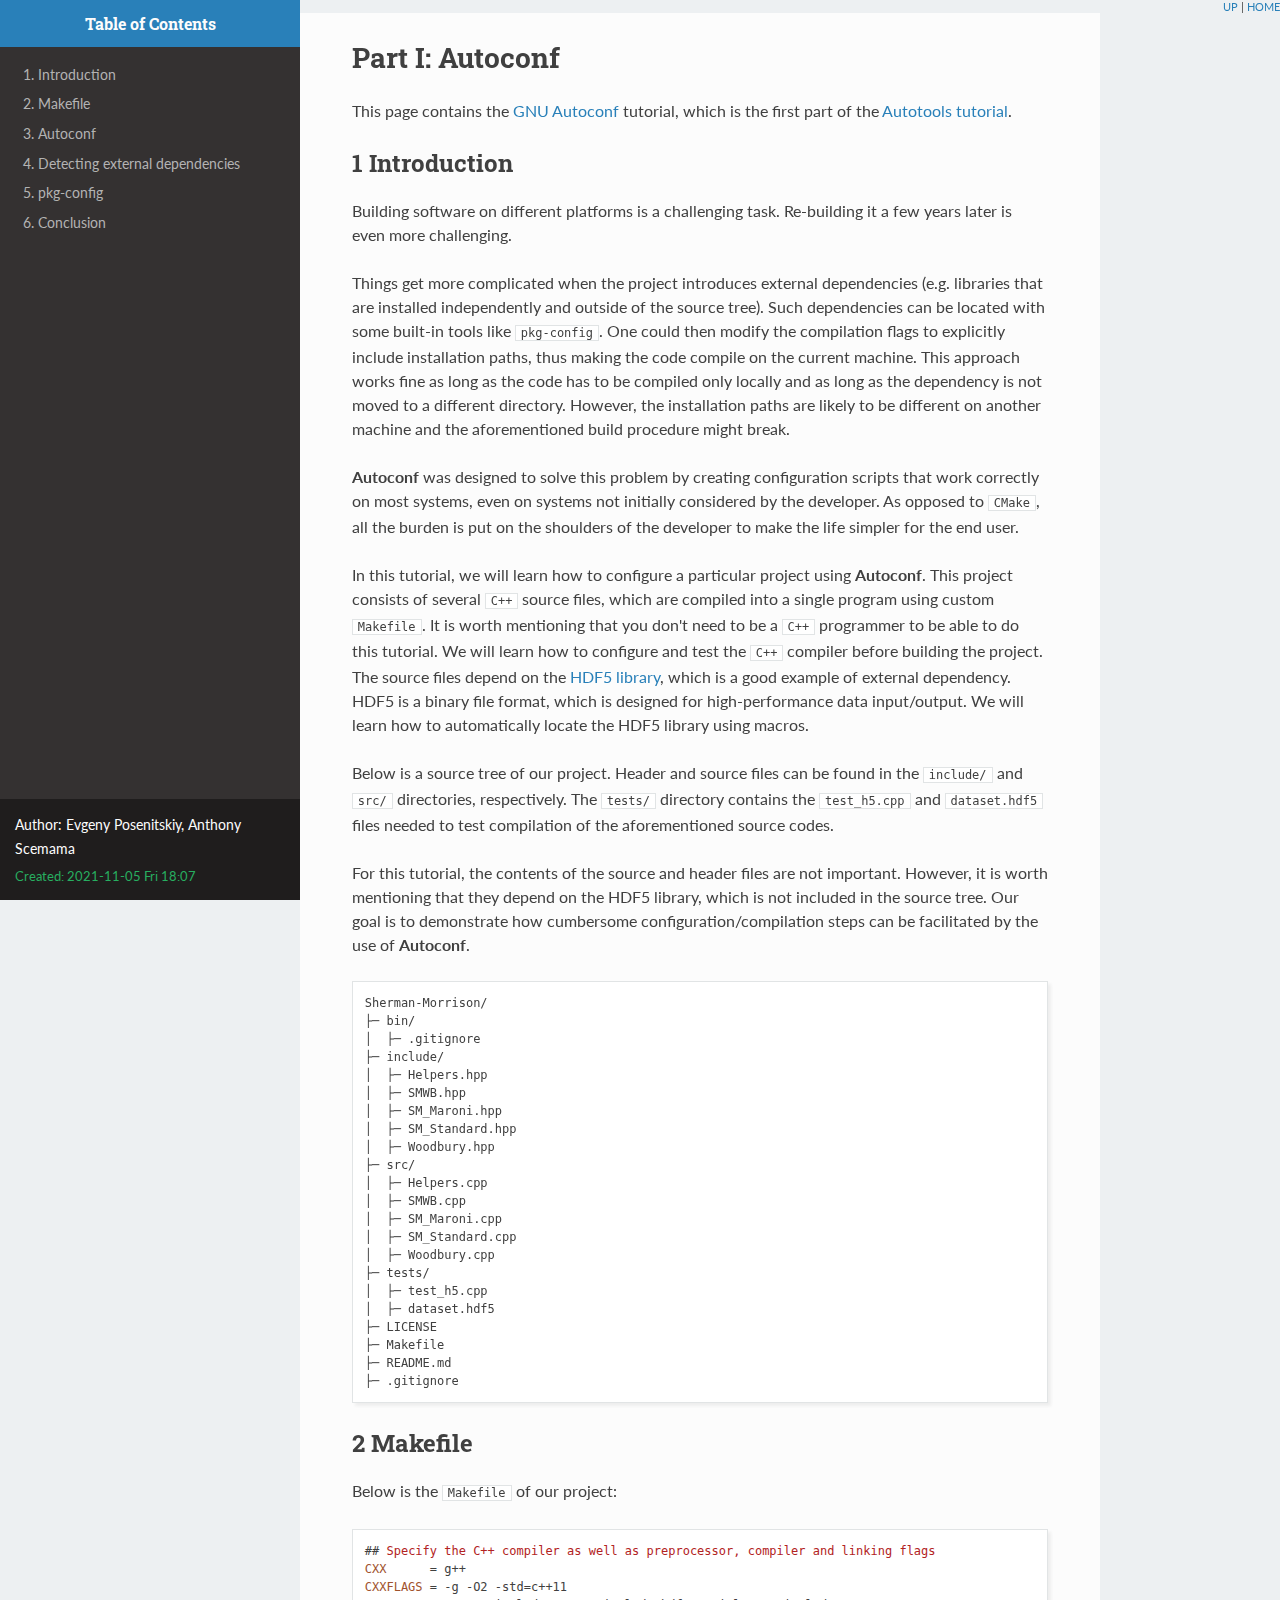
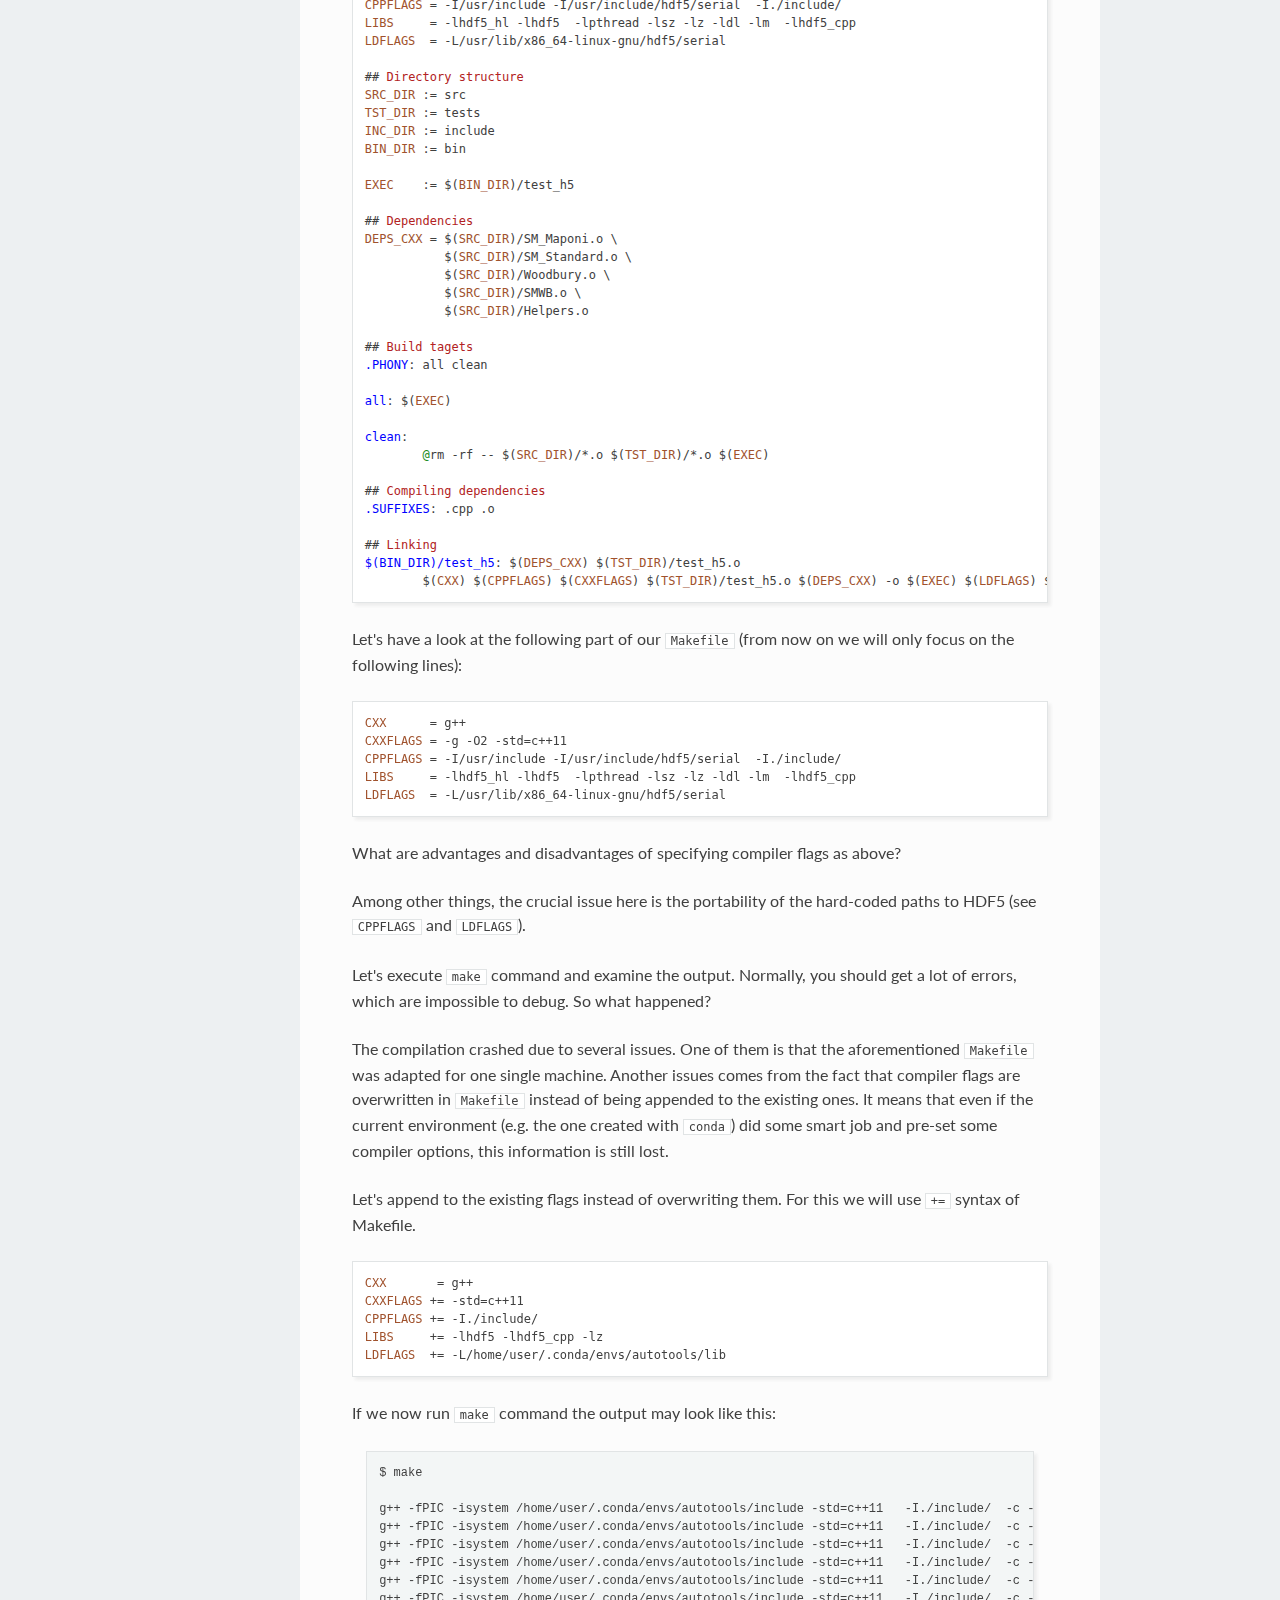
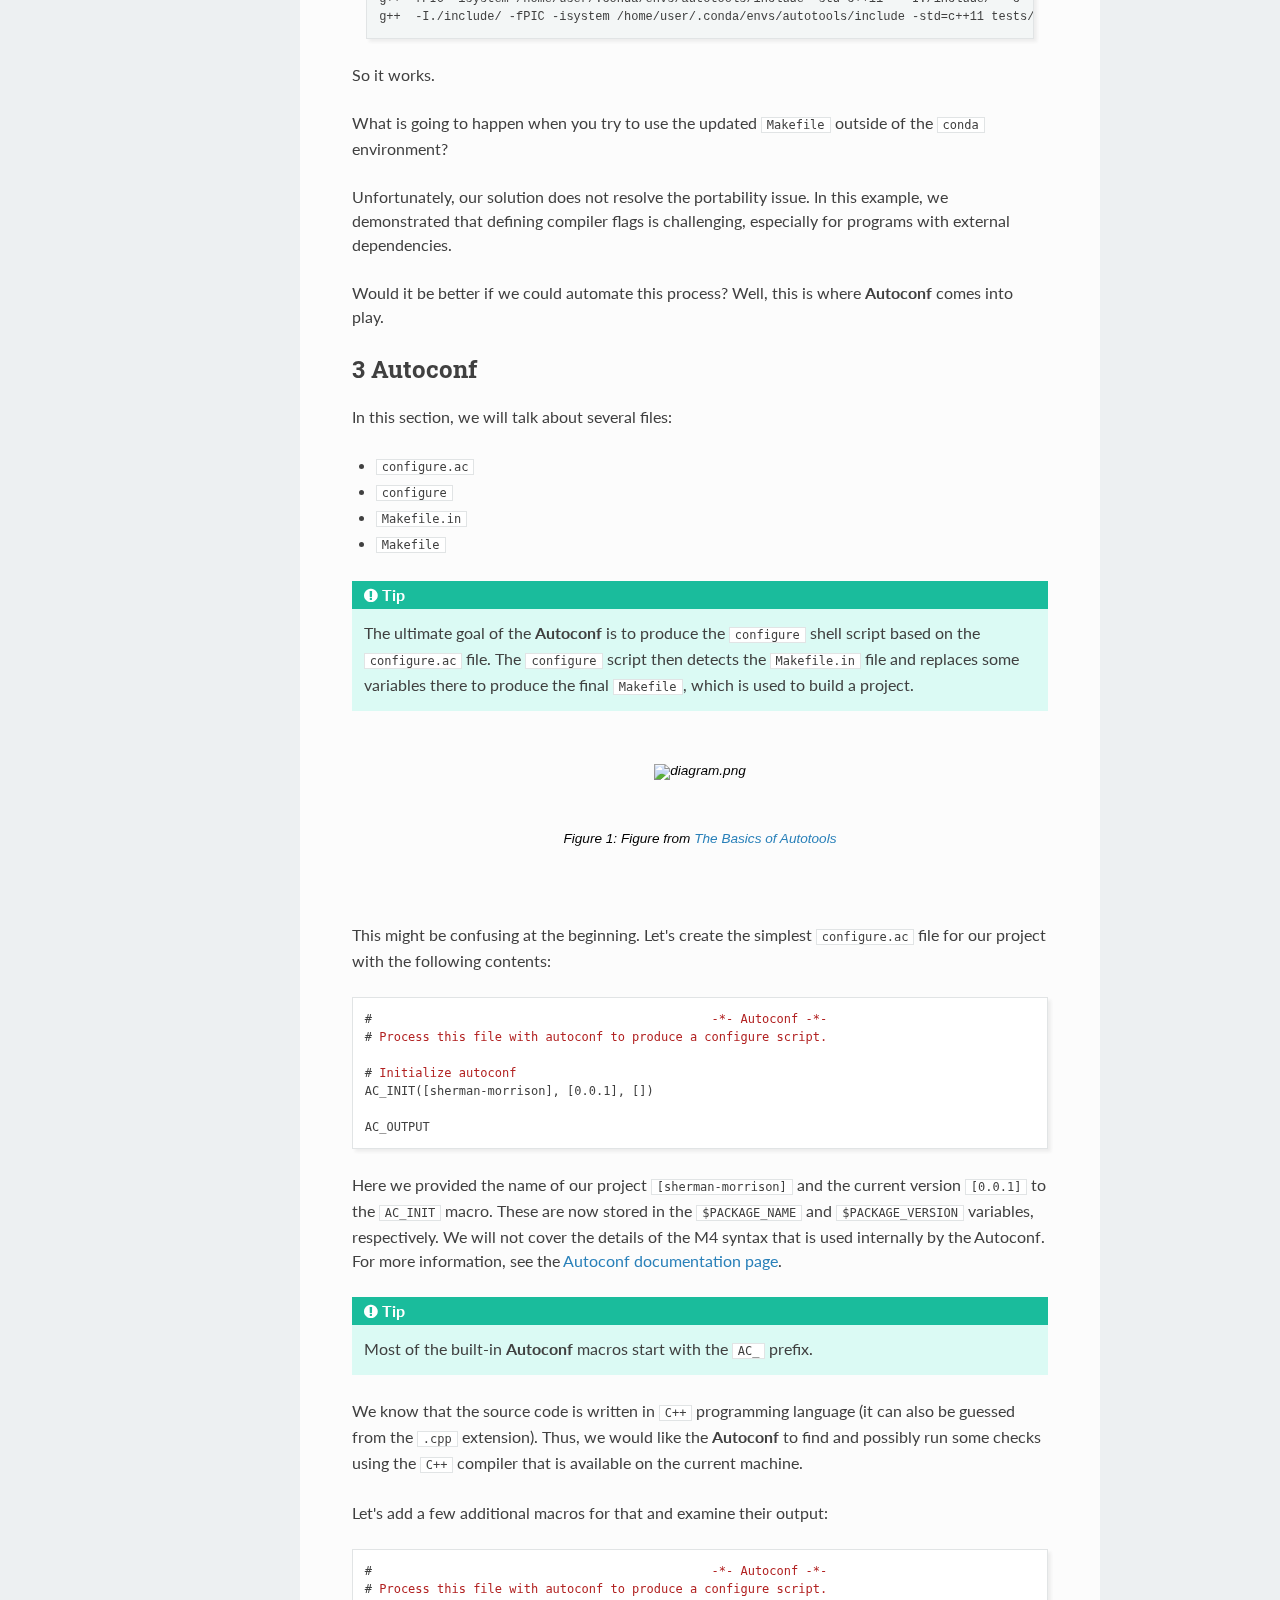
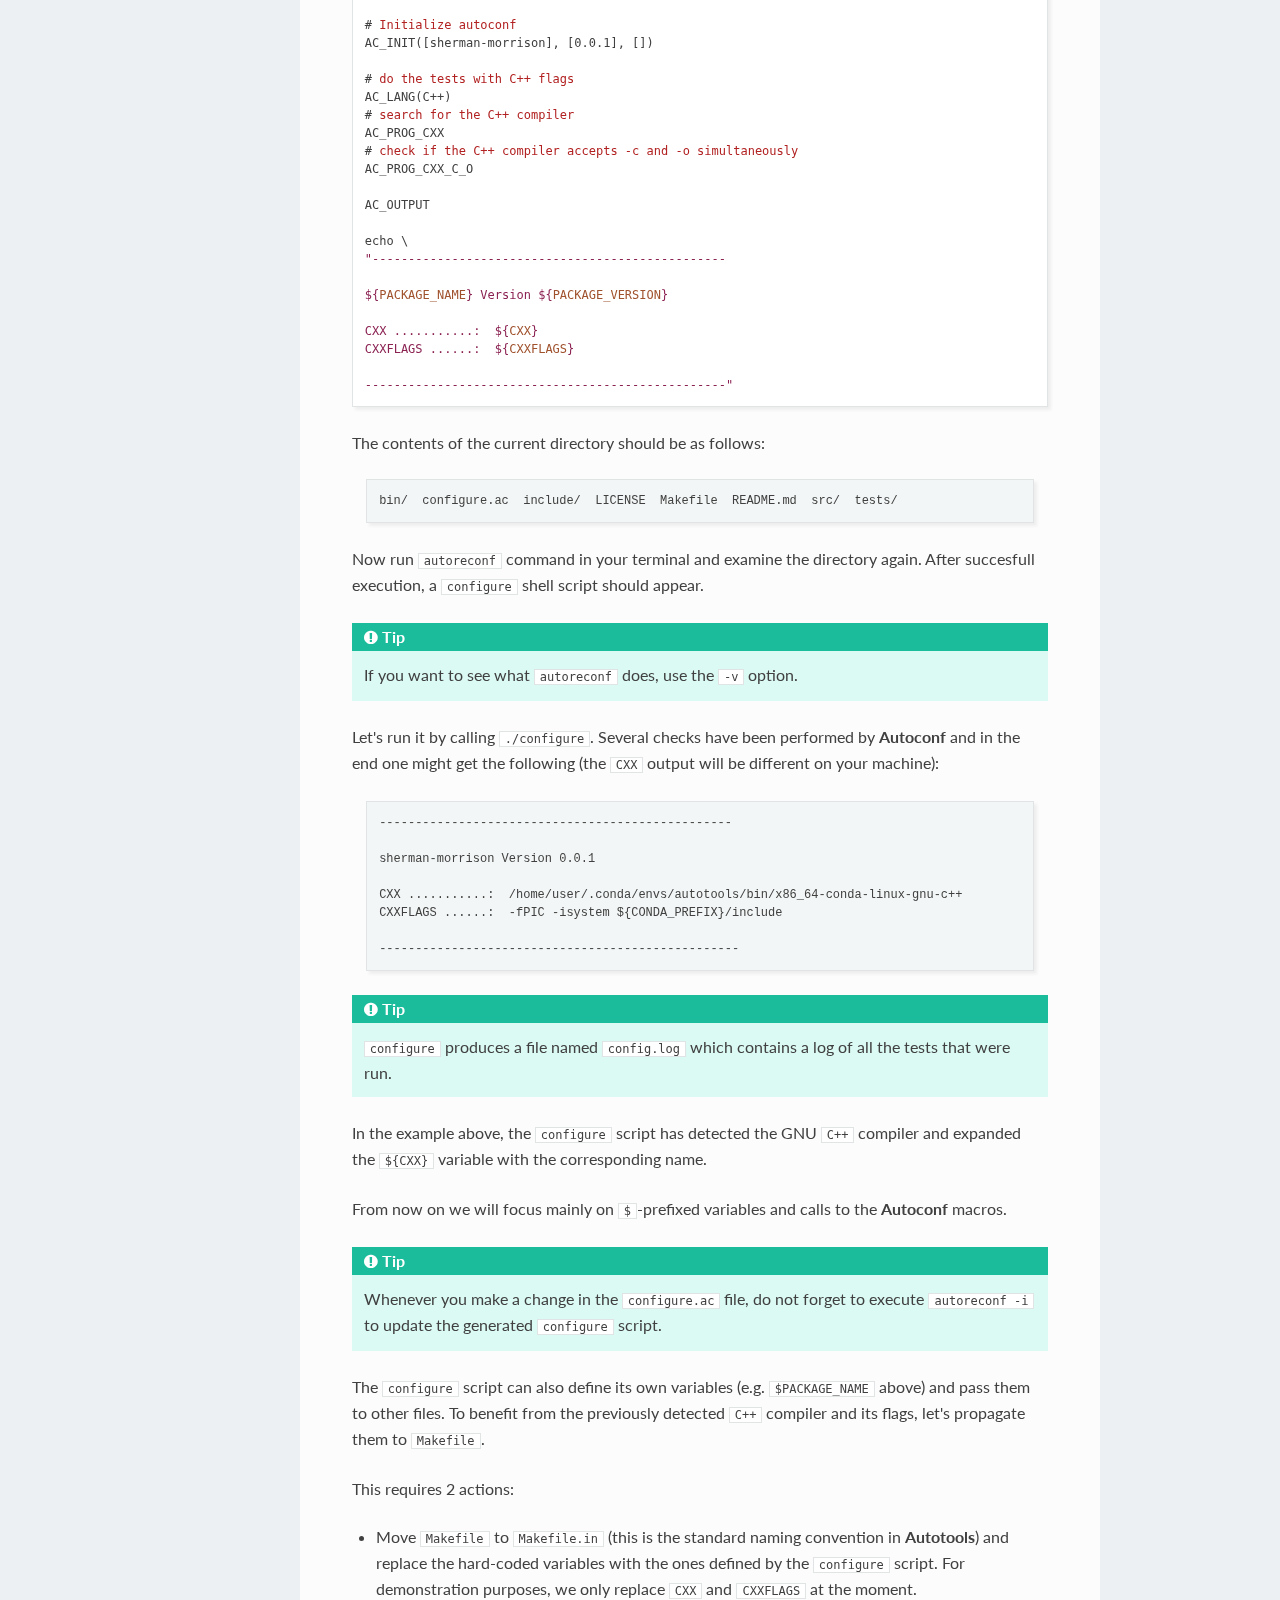
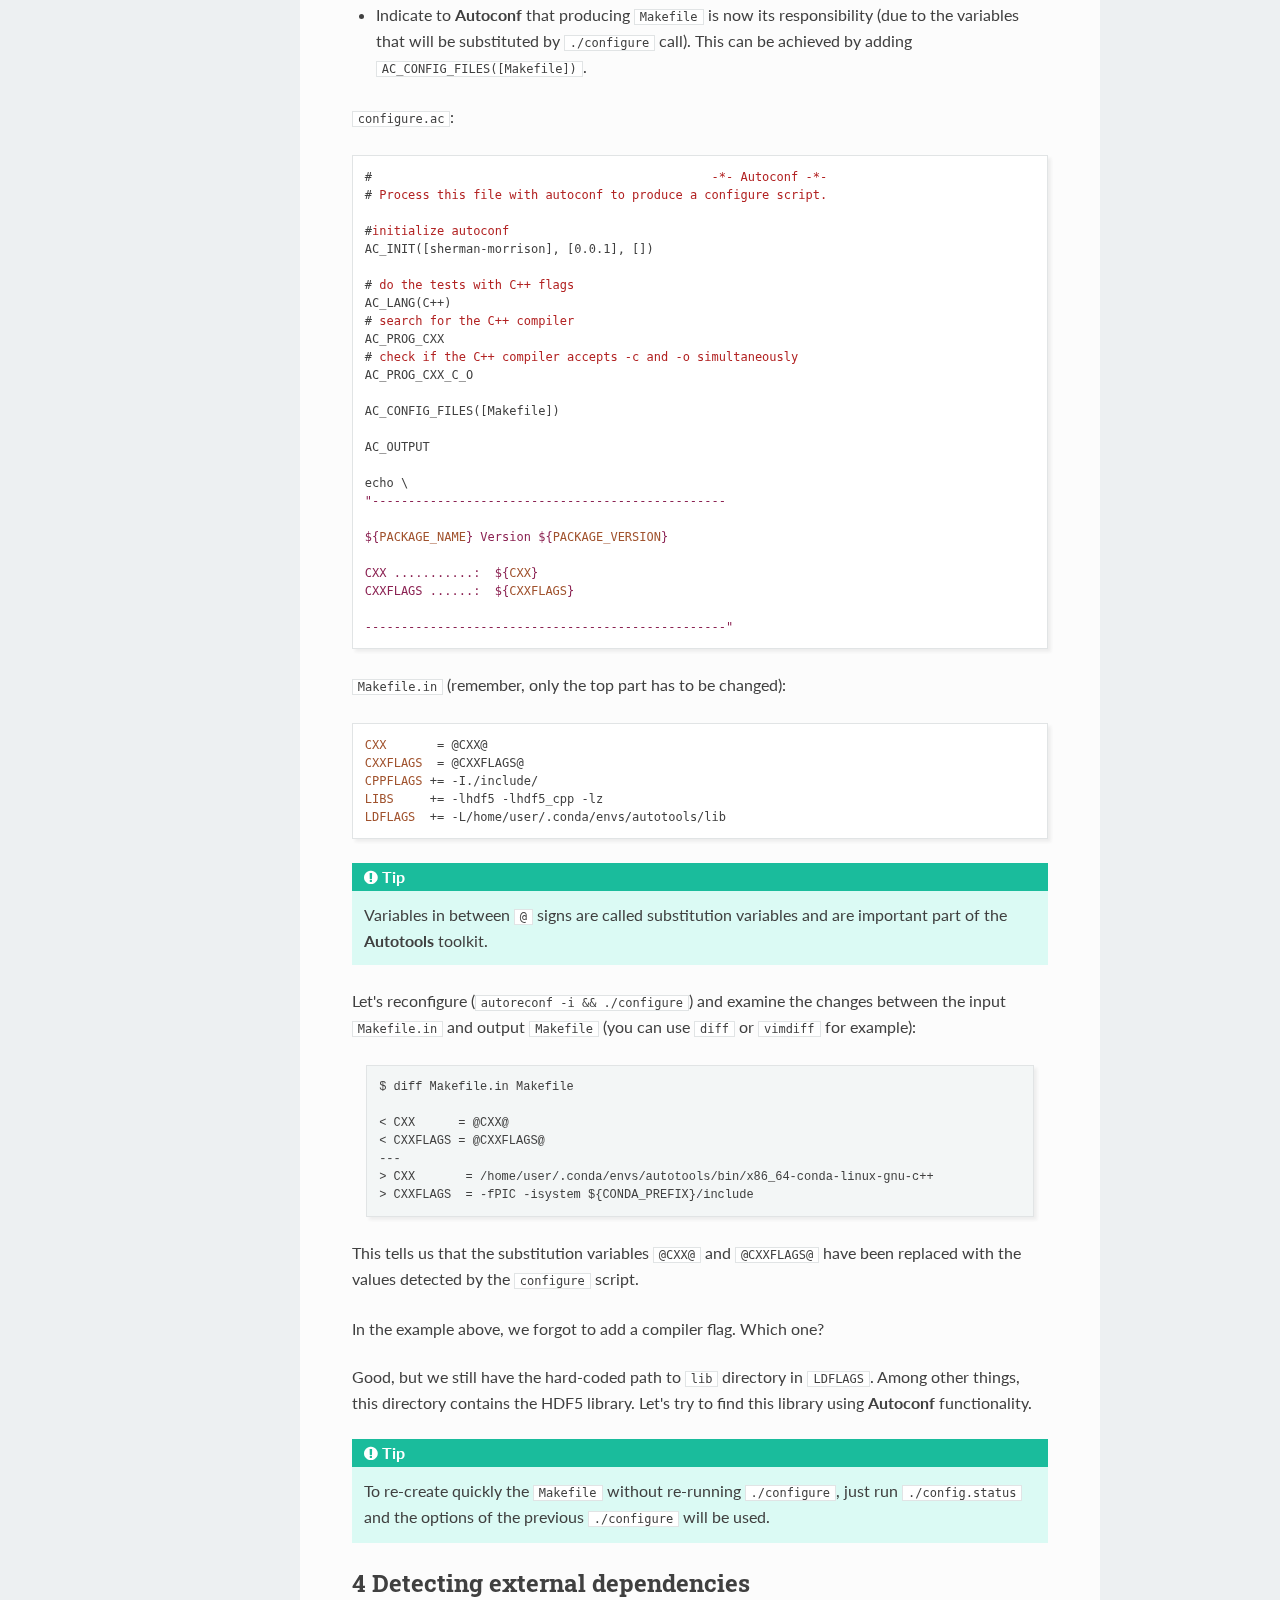
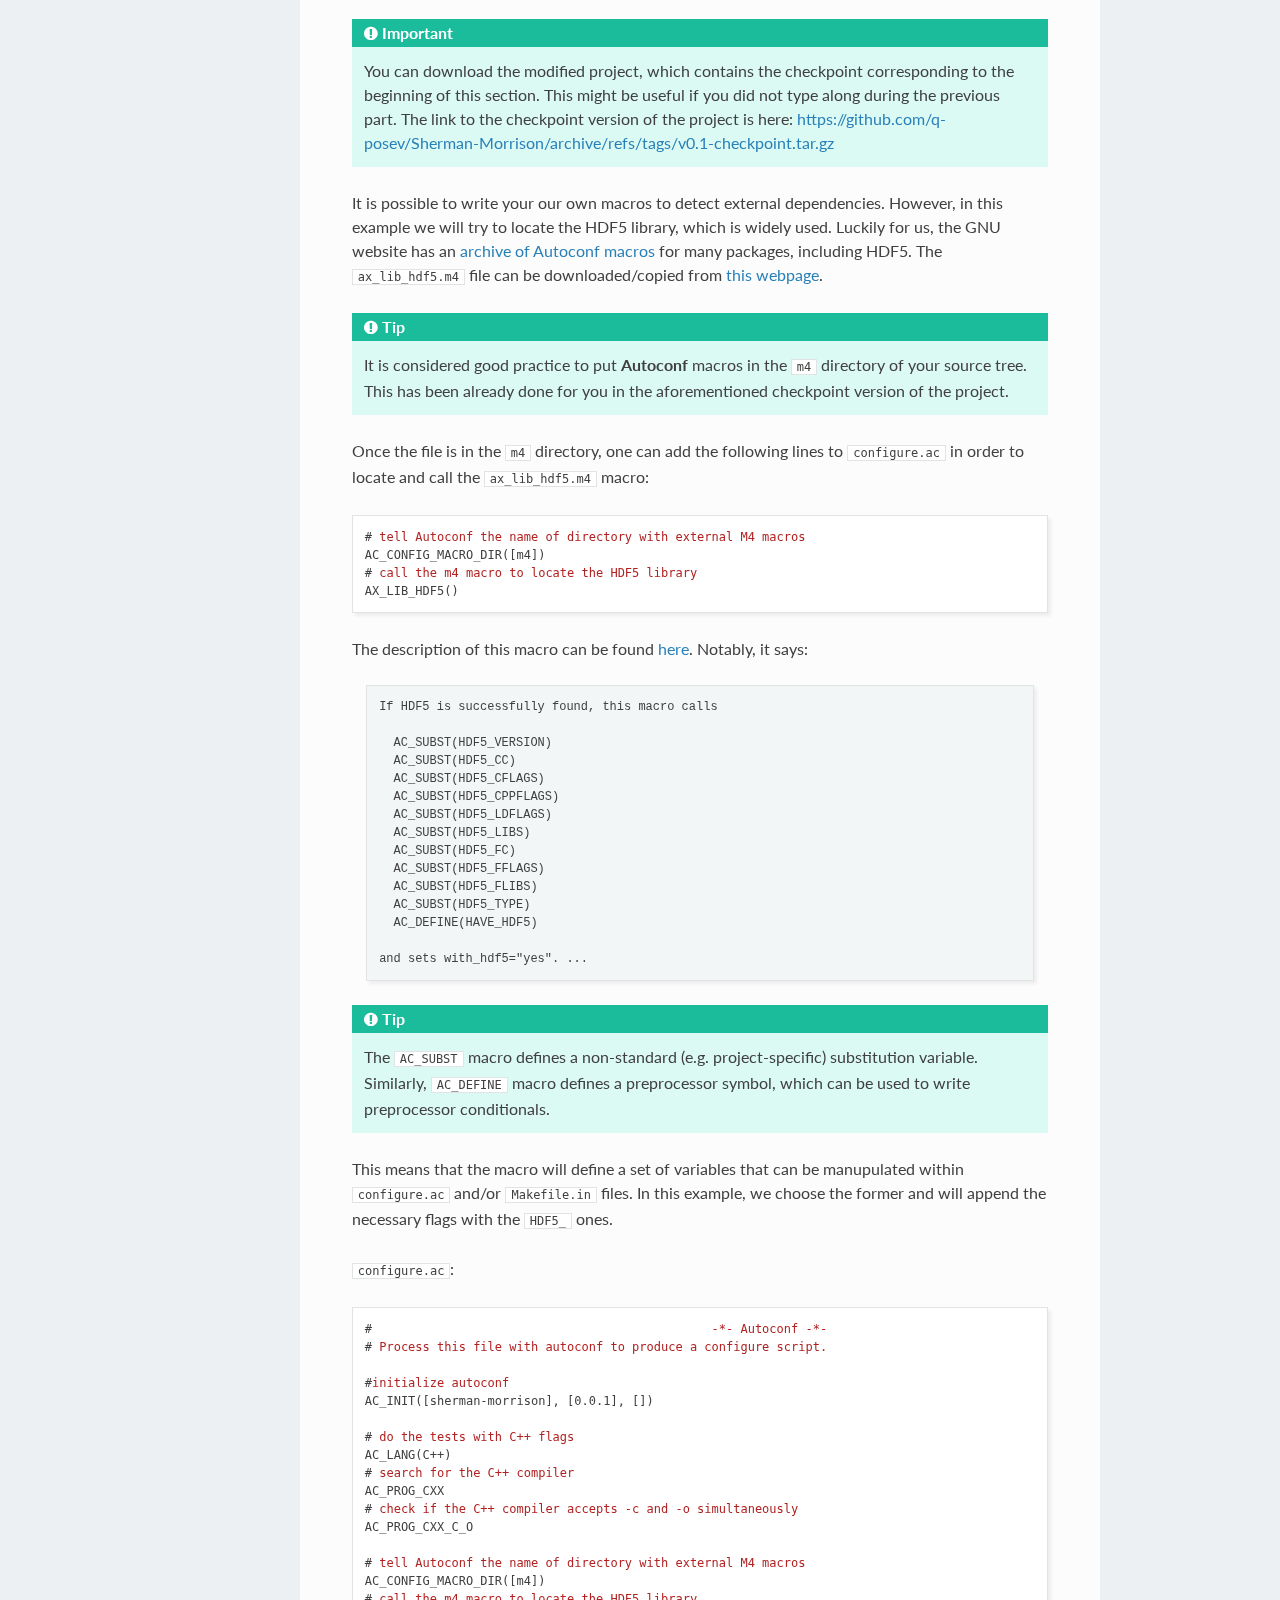
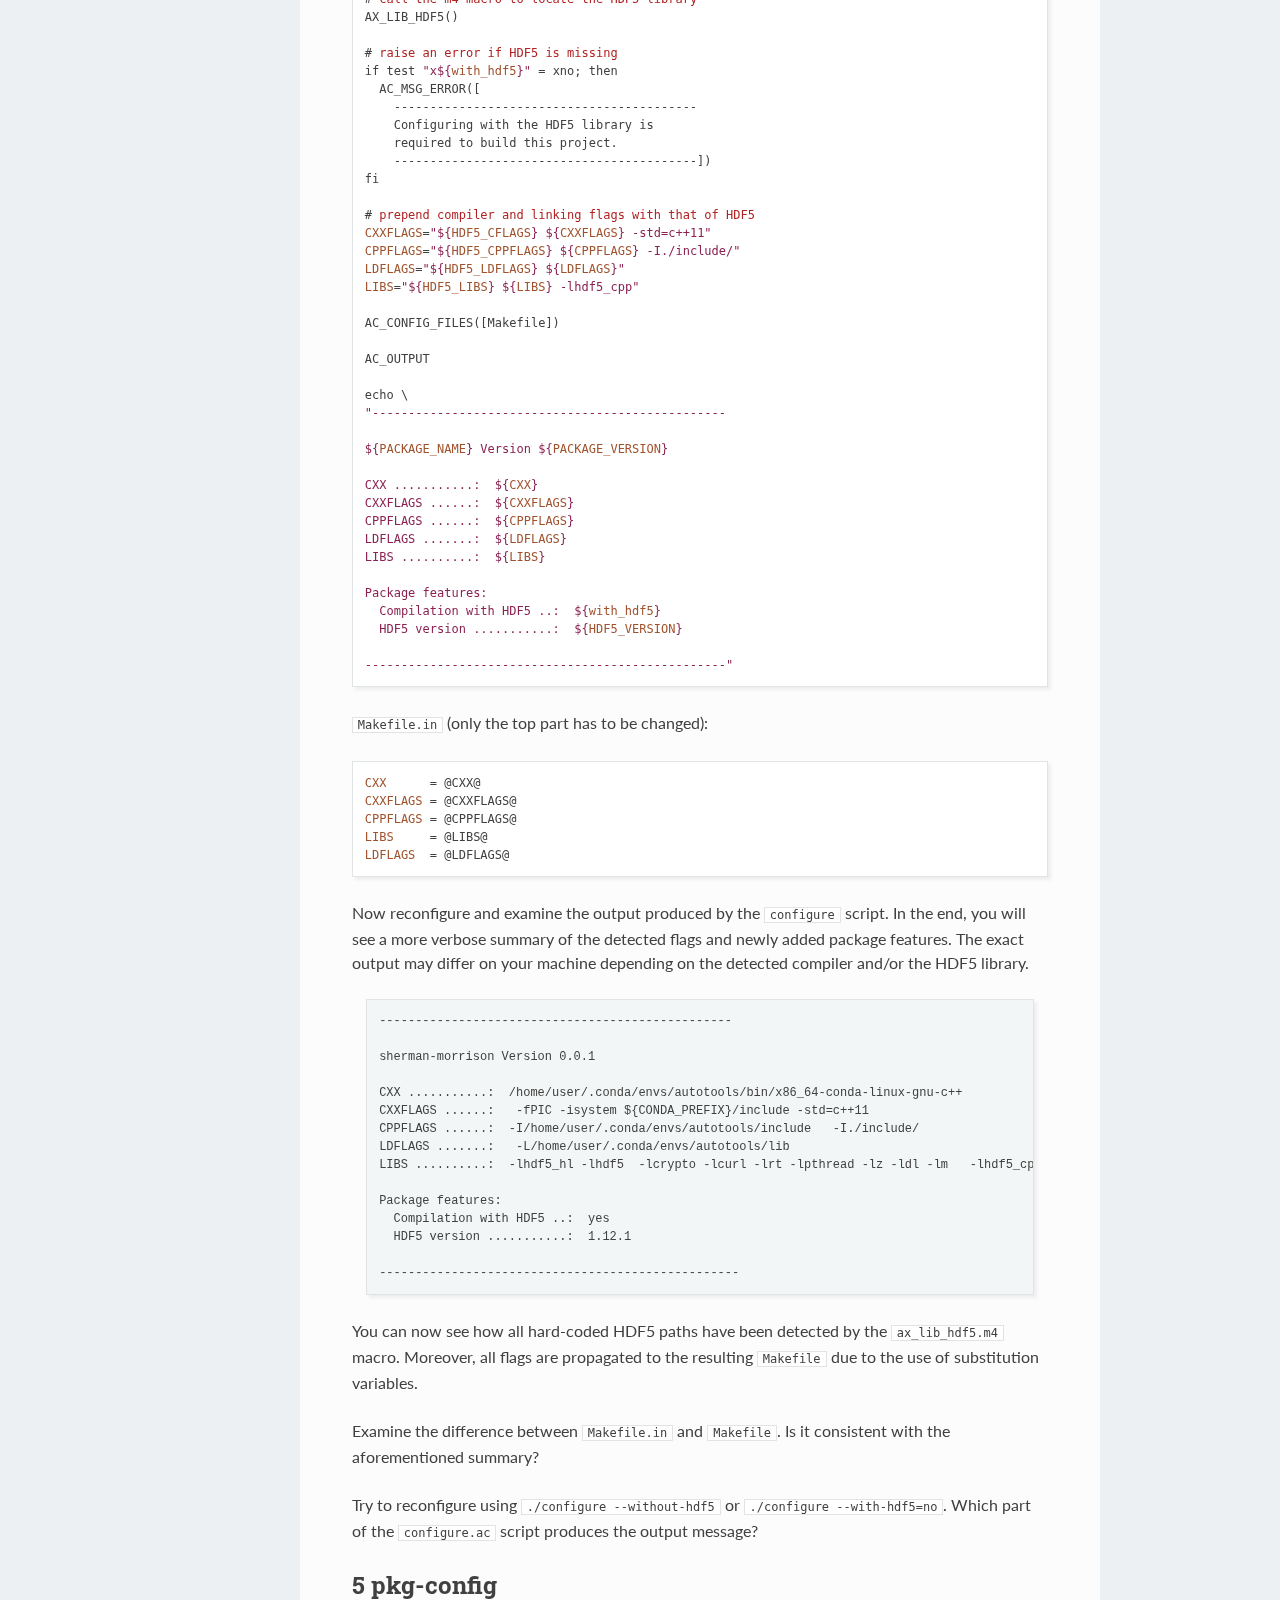
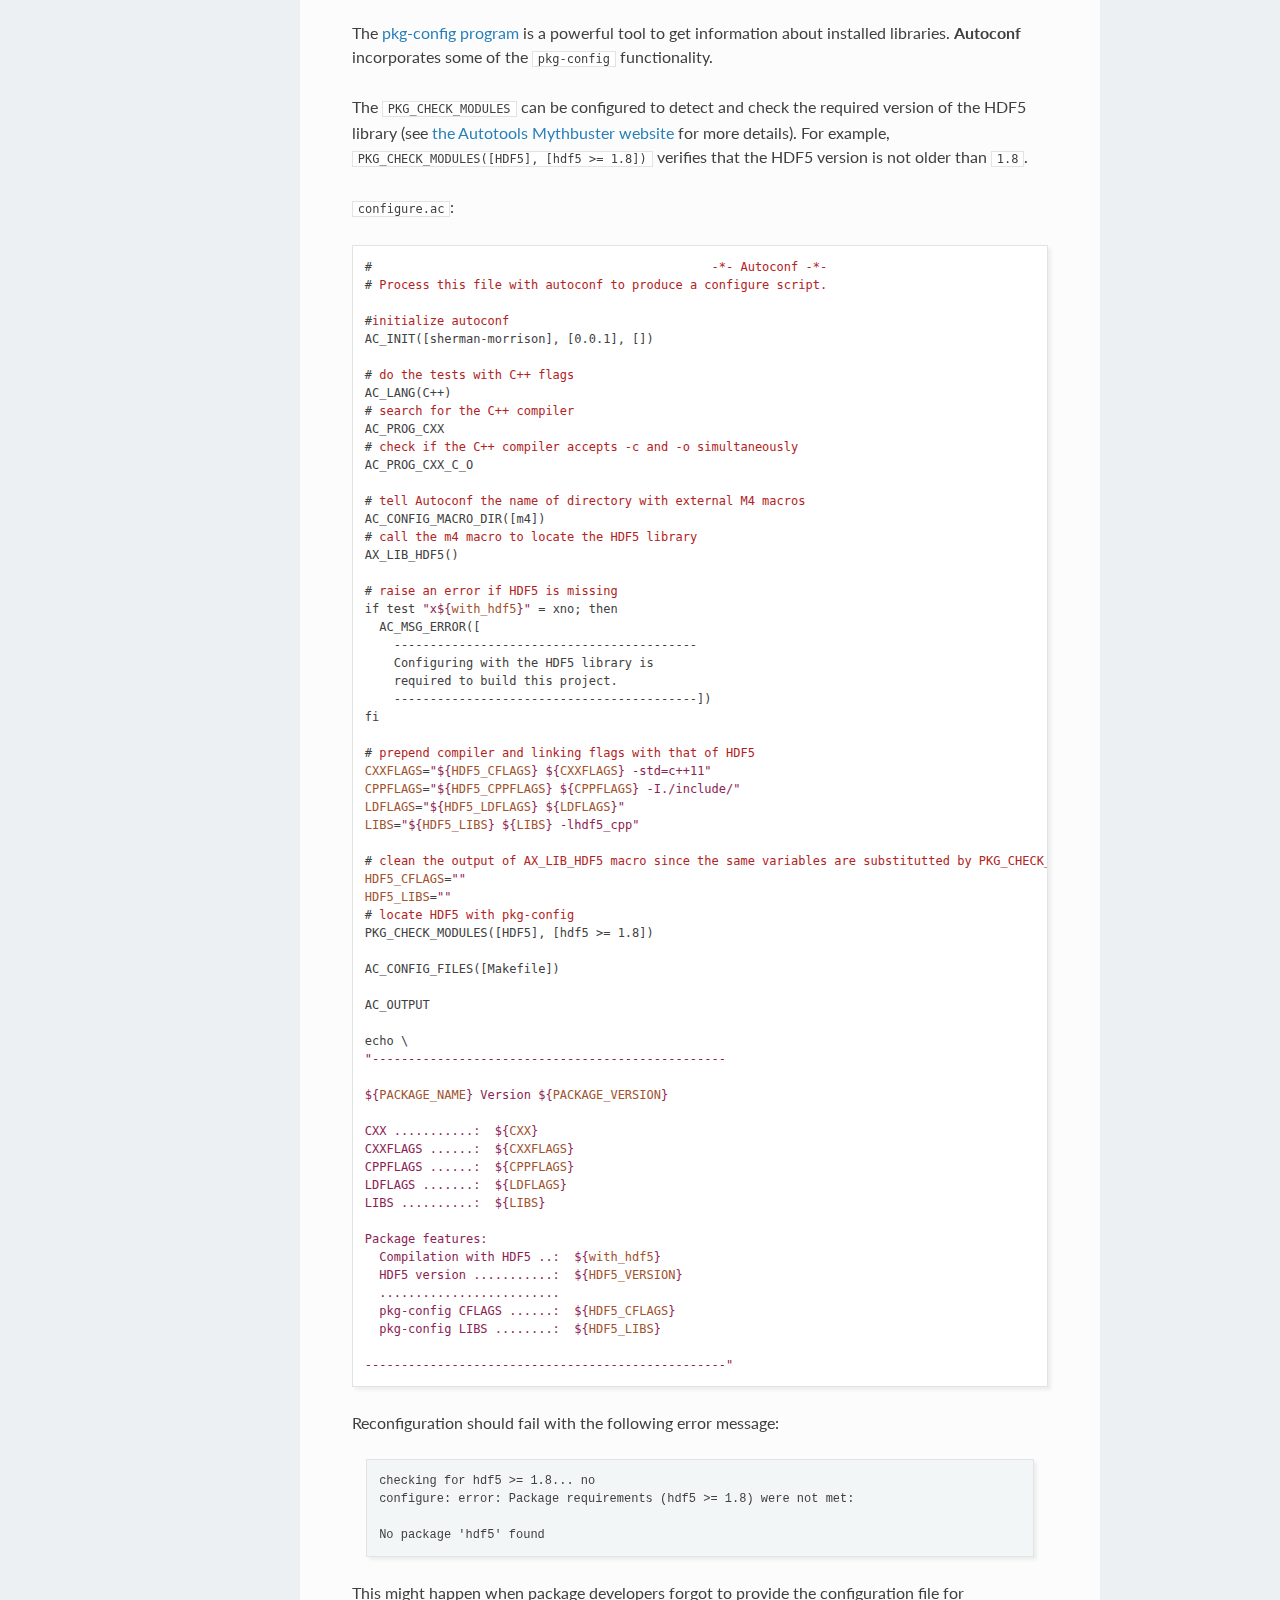
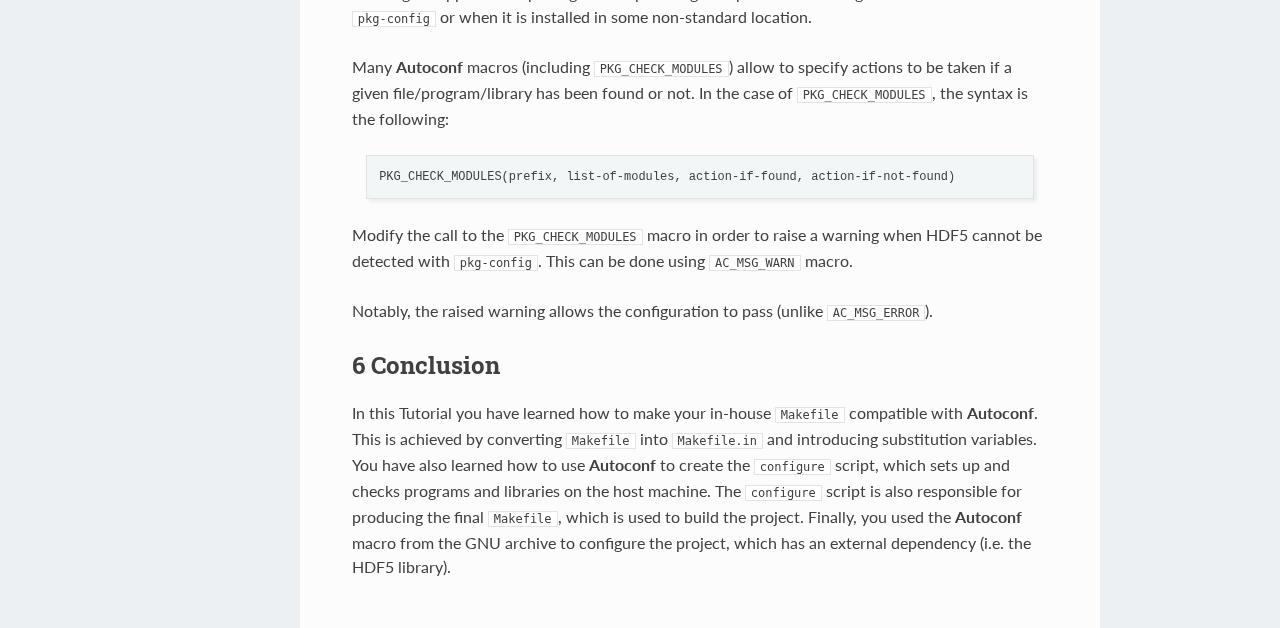
==== commit d8dcb330: "deploy: 4e163bb442464c6e0ac8665c7df996f7de103784" ====
--- a/autoconf.html
+++ b/autoconf.html
@@ -3,7 +3,7 @@
 "http://www.w3.org/TR/xhtml1/DTD/xhtml1-strict.dtd">
 <html xmlns="http://www.w3.org/1999/xhtml" lang="en" xml:lang="en">
 <head>
-<!-- 2021-11-05 Fri 18:00 -->
+<!-- 2021-11-05 Fri 18:07 -->
 <meta http-equiv="Content-Type" content="text/html;charset=utf-8" />
 <meta name="viewport" content="width=device-width, initial-scale=1" />
 <title>Part I: Autoconf</title>
@@ -244,12 +244,12 @@
 <h2>Table of Contents</h2>
 <div id="text-table-of-contents">
 <ul>
-<li><a href="#org2c5f270">1. Introduction</a></li>
-<li><a href="#org7bef330">2. Makefile</a></li>
-<li><a href="#org0c1ae1f">3. Autoconf</a></li>
-<li><a href="#orgcecfa4b">4. Detecting external dependencies</a></li>
-<li><a href="#org8ce292e">5. pkg-config</a></li>
-<li><a href="#org9da773b">6. Conclusion</a></li>
+<li><a href="#org6b86692">1. Introduction</a></li>
+<li><a href="#org8c7436f">2. Makefile</a></li>
+<li><a href="#org52efedf">3. Autoconf</a></li>
+<li><a href="#orgc65855e">4. Detecting external dependencies</a></li>
+<li><a href="#org630d1e2">5. pkg-config</a></li>
+<li><a href="#orgbb68faf">6. Conclusion</a></li>
 </ul>
 </div>
 </div>
@@ -257,8 +257,8 @@
 This page contains the <a href="https://www.gnu.org/software/autoconf/">GNU Autoconf</a> tutorial, which is the first part of the <a href="./index.html">Autotools tutorial</a>.
 </p>
 
-<div id="outline-container-org2c5f270" class="outline-2">
-<h2 id="org2c5f270"><span class="section-number-2">1</span> Introduction</h2>
+<div id="outline-container-org6b86692" class="outline-2">
+<h2 id="org6b86692"><span class="section-number-2">1</span> Introduction</h2>
 <div class="outline-text-2" id="text-1">
 <p>
 Building software on different platforms is a challenging task.
@@ -331,8 +331,8 @@
 </div>
 </div>
 
-<div id="outline-container-org7bef330" class="outline-2">
-<h2 id="org7bef330"><span class="section-number-2">2</span> Makefile</h2>
+<div id="outline-container-org8c7436f" class="outline-2">
+<h2 id="org8c7436f"><span class="section-number-2">2</span> Makefile</h2>
 <div class="outline-text-2" id="text-2">
 <p>
 Below is the <code>Makefile</code> of our project:
@@ -470,8 +470,8 @@
 </div>
 </div>
 
-<div id="outline-container-org0c1ae1f" class="outline-2">
-<h2 id="org0c1ae1f"><span class="section-number-2">3</span> Autoconf</h2>
+<div id="outline-container-org52efedf" class="outline-2">
+<h2 id="org52efedf"><span class="section-number-2">3</span> Autoconf</h2>
 <div class="outline-text-2" id="text-3">
 <p>
 In this section, we will talk about several files:
@@ -741,8 +741,8 @@
 </div>
 </div>
 
-<div id="outline-container-orgcecfa4b" class="outline-2">
-<h2 id="orgcecfa4b"><span class="section-number-2">4</span> Detecting external dependencies</h2>
+<div id="outline-container-orgc65855e" class="outline-2">
+<h2 id="orgc65855e"><span class="section-number-2">4</span> Detecting external dependencies</h2>
 <div class="outline-text-2" id="text-4">
 <div class="important">
 <p>
@@ -939,8 +939,8 @@
 </div>
 </div>
 
-<div id="outline-container-org8ce292e" class="outline-2">
-<h2 id="org8ce292e"><span class="section-number-2">5</span> pkg-config</h2>
+<div id="outline-container-org630d1e2" class="outline-2">
+<h2 id="org630d1e2"><span class="section-number-2">5</span> pkg-config</h2>
 <div class="outline-text-2" id="text-5">
 <p>
 The <a href="https://linux.die.net/man/1/pkg-config">pkg-config program</a> is a powerful tool to get information about installed libraries.
@@ -1062,8 +1062,8 @@
 </div>
 </div>
 
-<div id="outline-container-org9da773b" class="outline-2">
-<h2 id="org9da773b"><span class="section-number-2">6</span> Conclusion</h2>
+<div id="outline-container-orgbb68faf" class="outline-2">
+<h2 id="orgbb68faf"><span class="section-number-2">6</span> Conclusion</h2>
 <div class="outline-text-2" id="text-6">
 <p>
 In this Tutorial you have learned how to make your in-house <code>Makefile</code> compatible with <b>Autoconf</b>.
@@ -1077,7 +1077,7 @@
 </div>
 <div id="postamble" class="status">
 <p class="author">Author: Evgeny Posenitskiy, Anthony Scemama</p>
-<p class="date">Created: 2021-11-05 Fri 18:00</p>
+<p class="date">Created: 2021-11-05 Fri 18:07</p>
 <p class="validation"><a href="http://validator.w3.org/check?uri=referer">Validate</a></p>
 </div>
 </body>
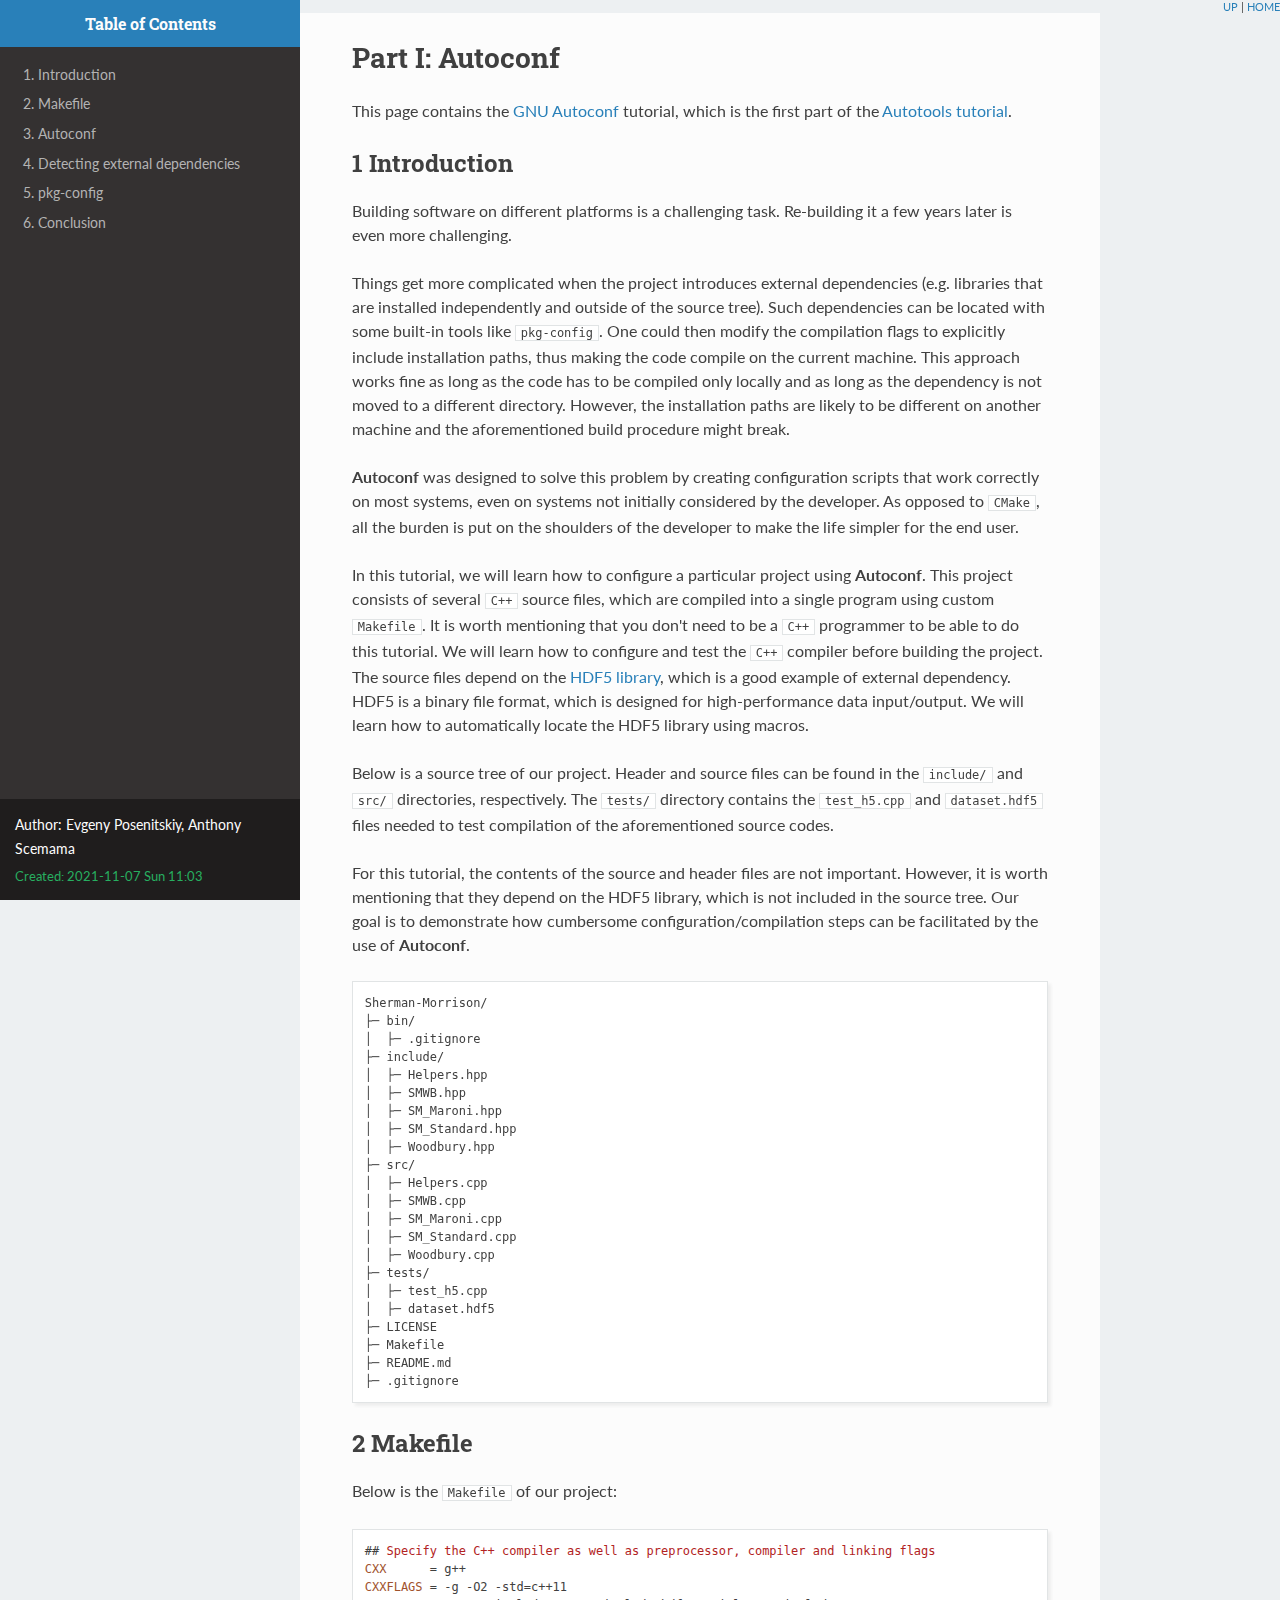
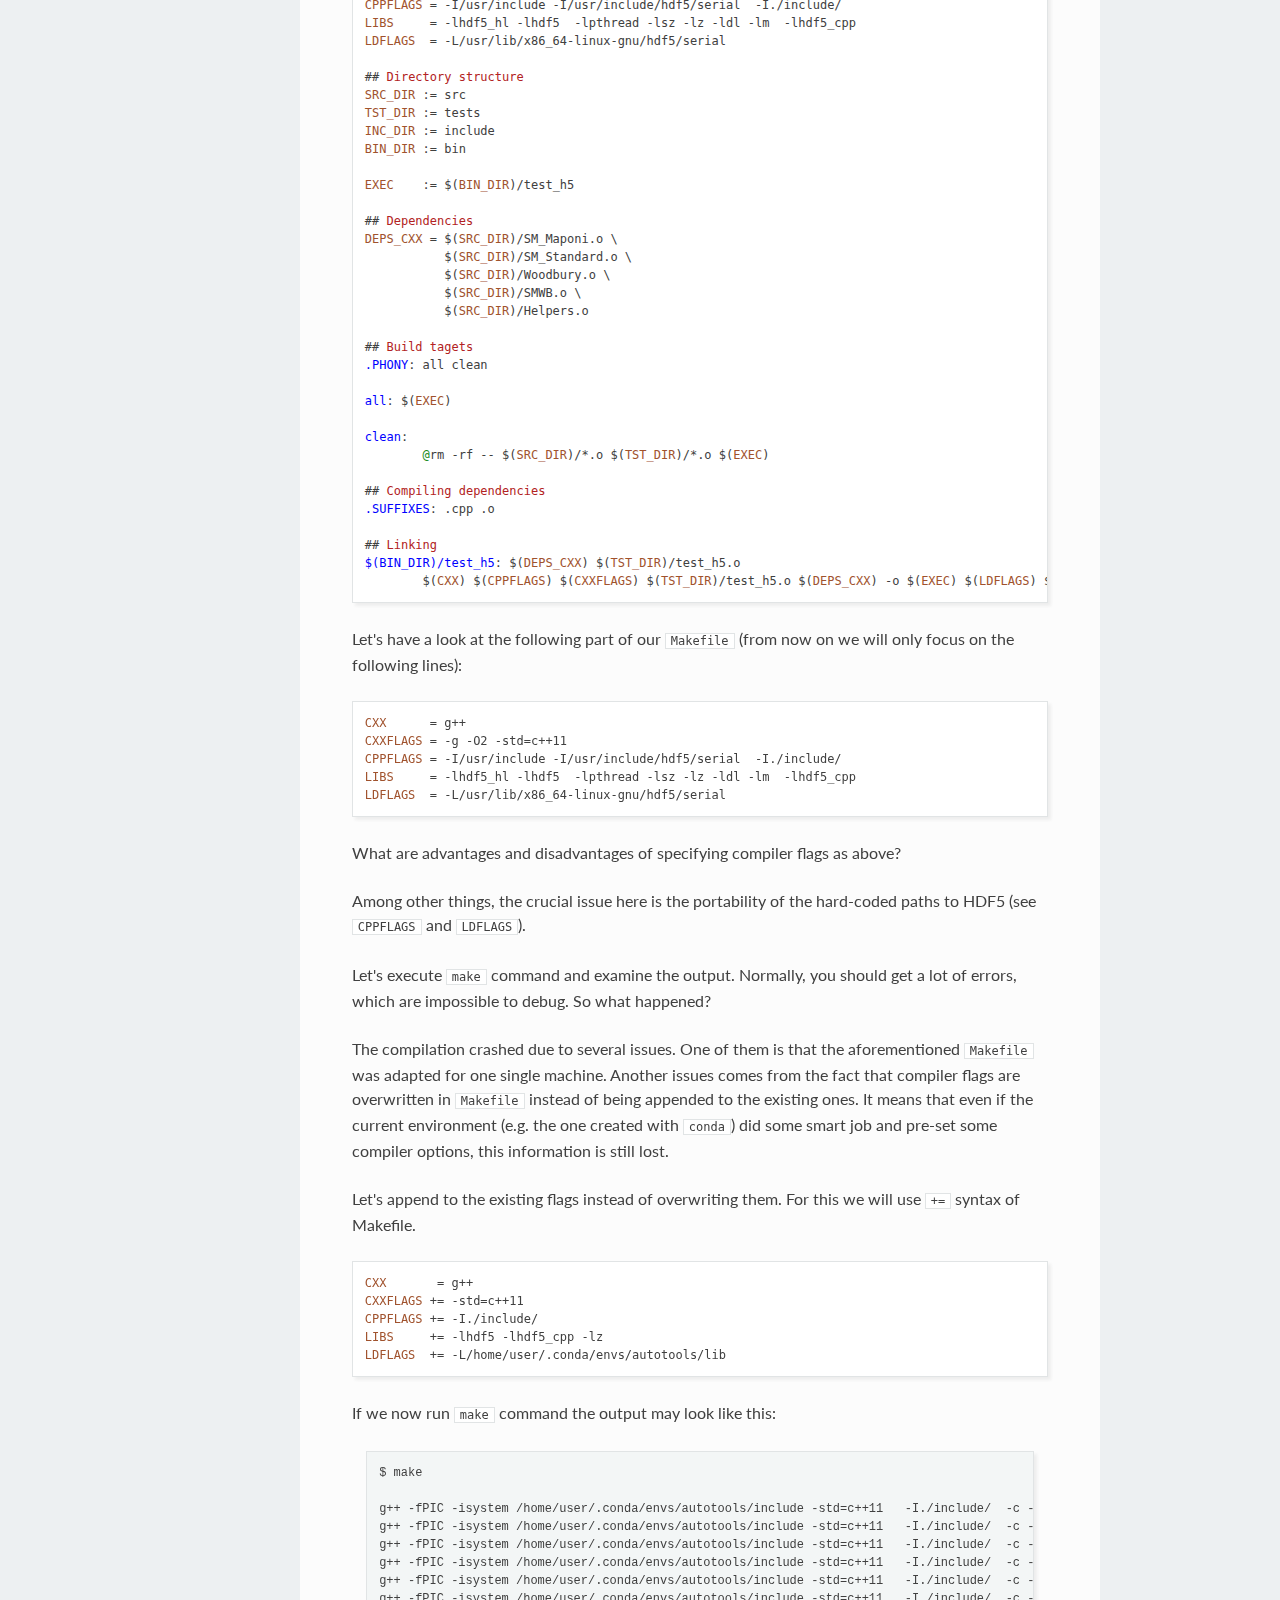
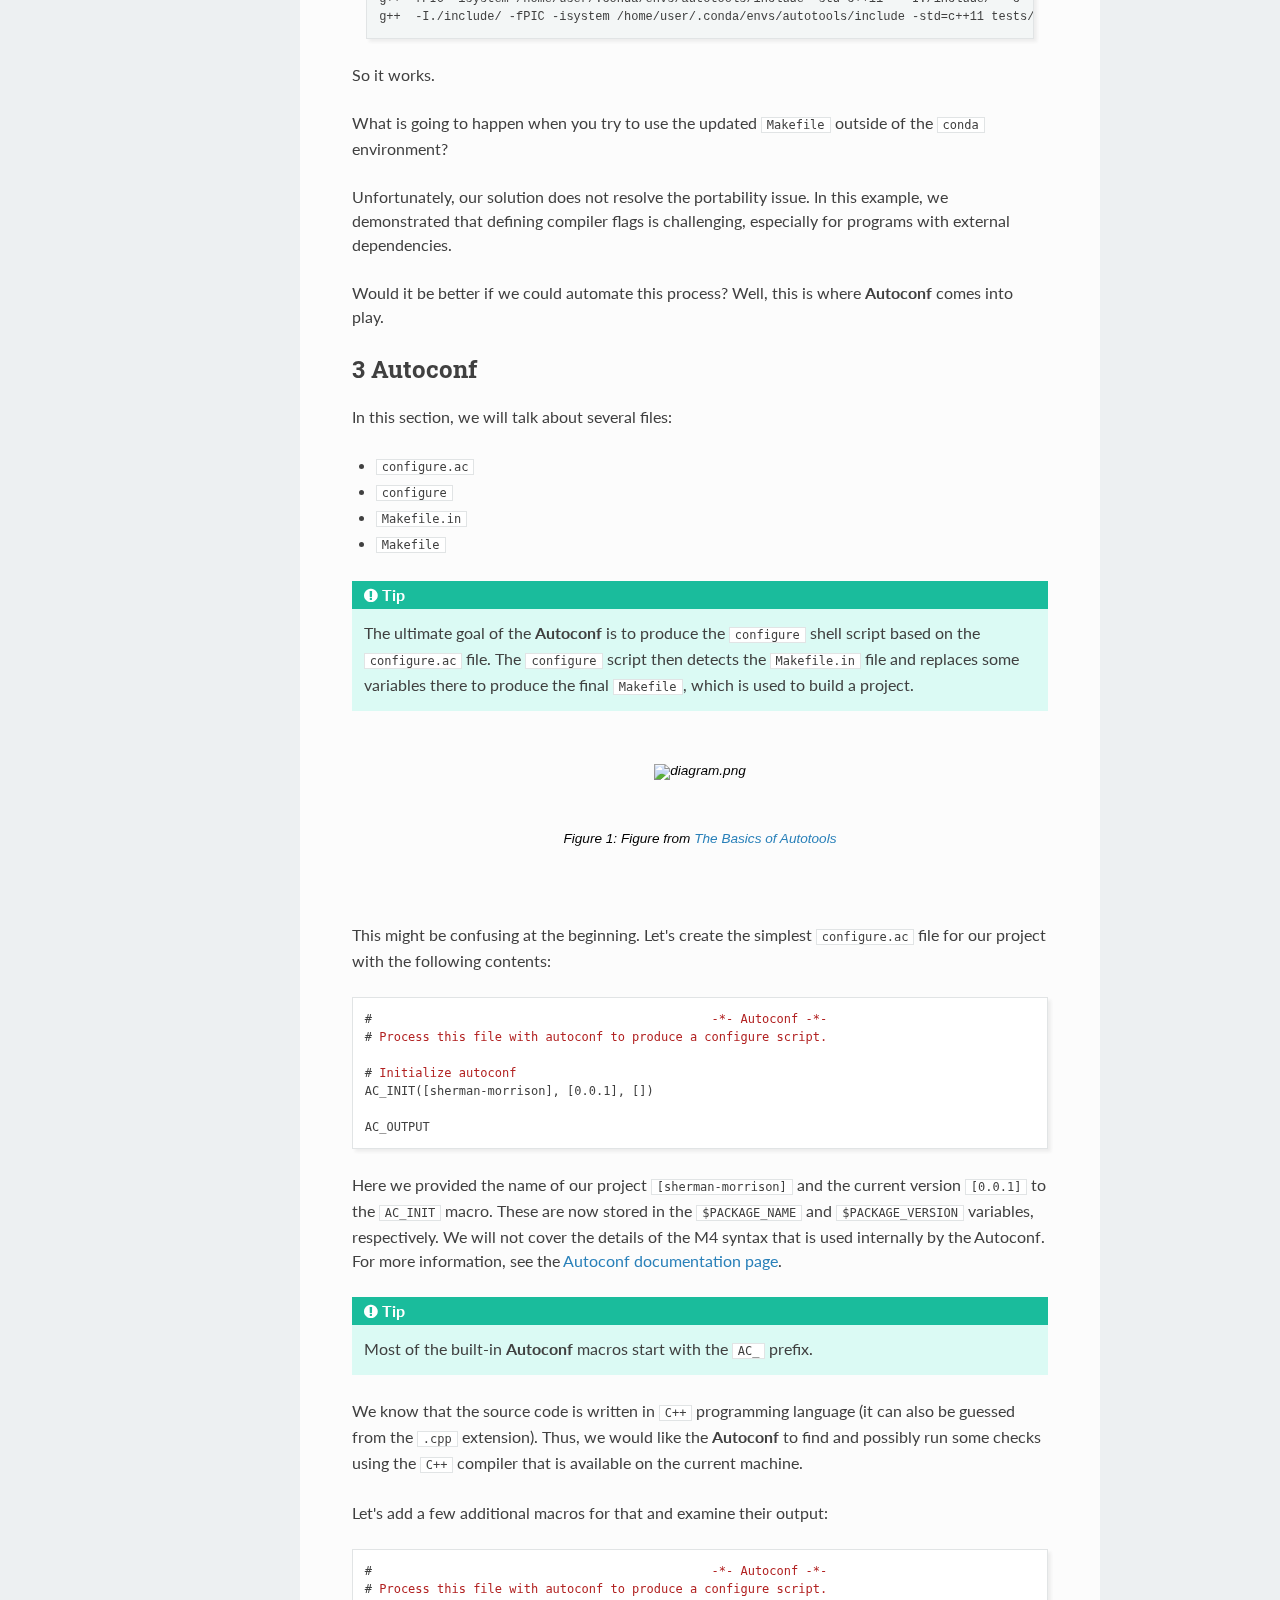
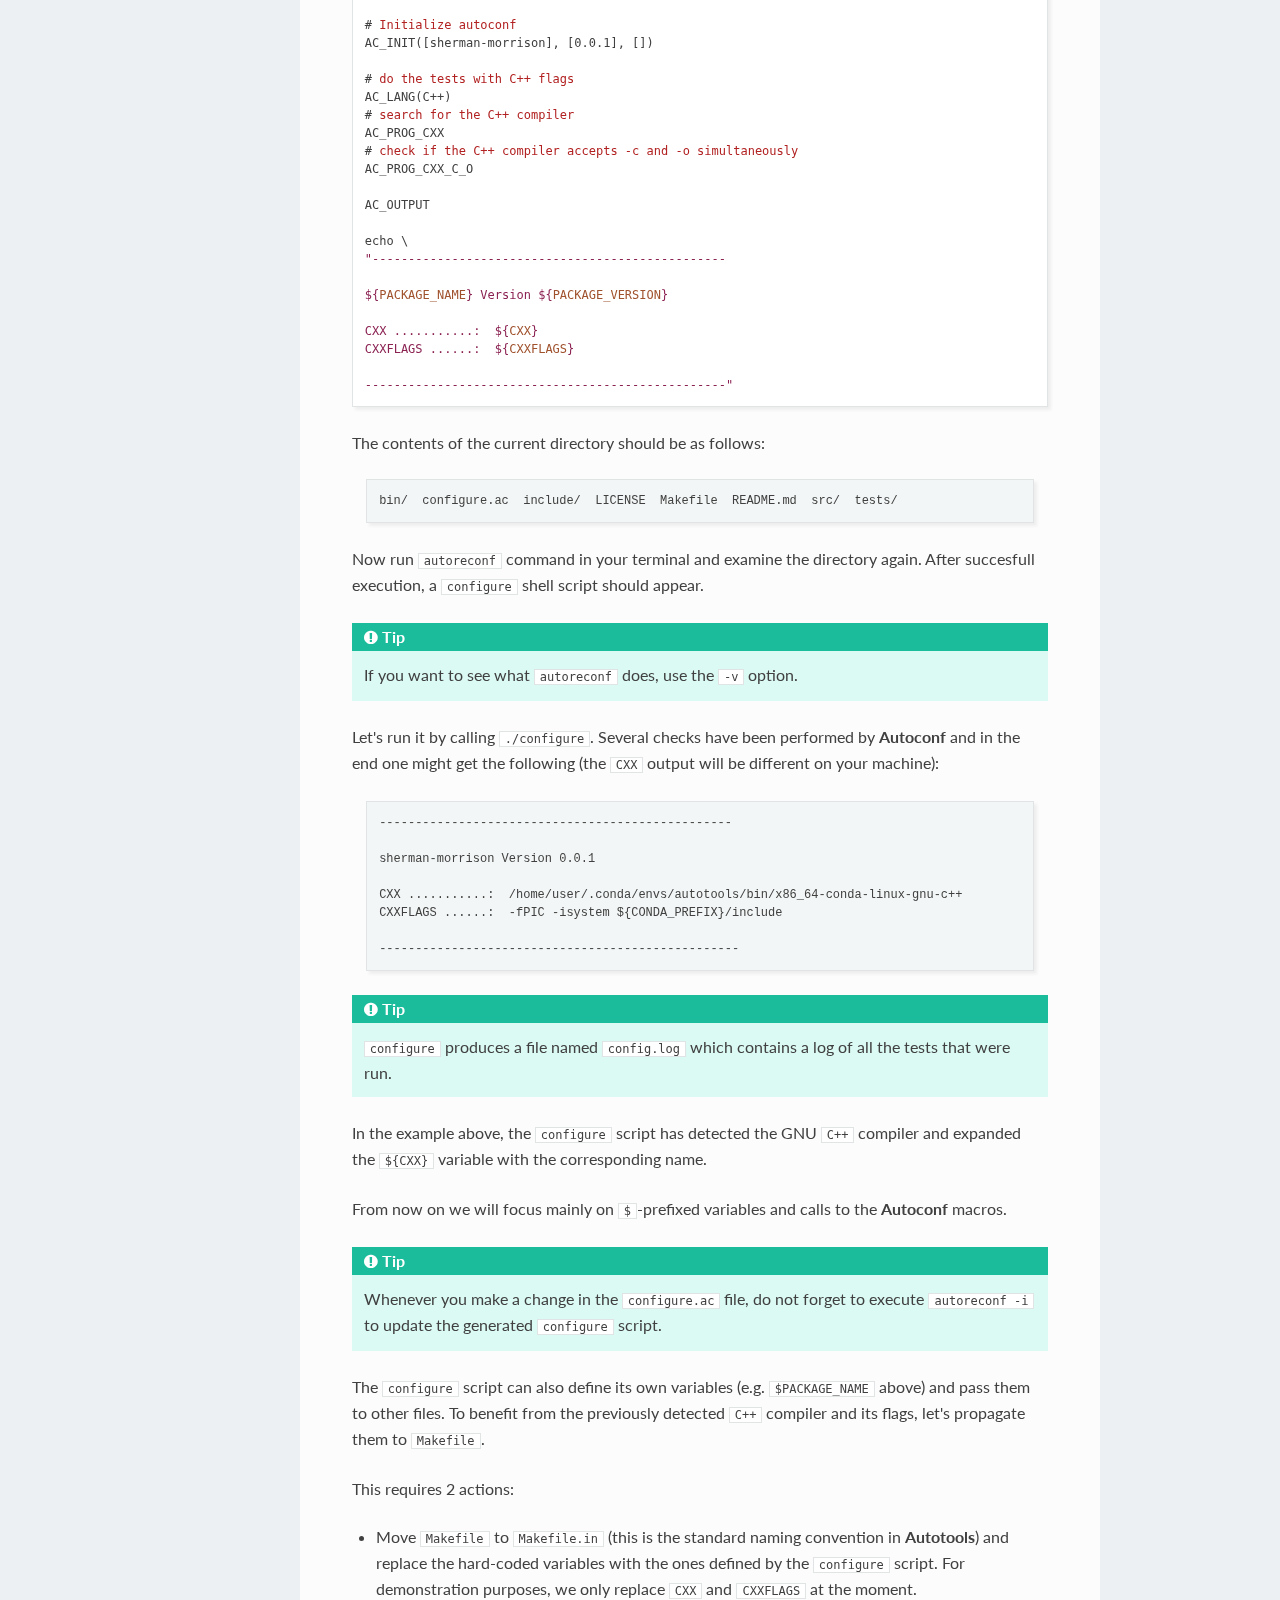
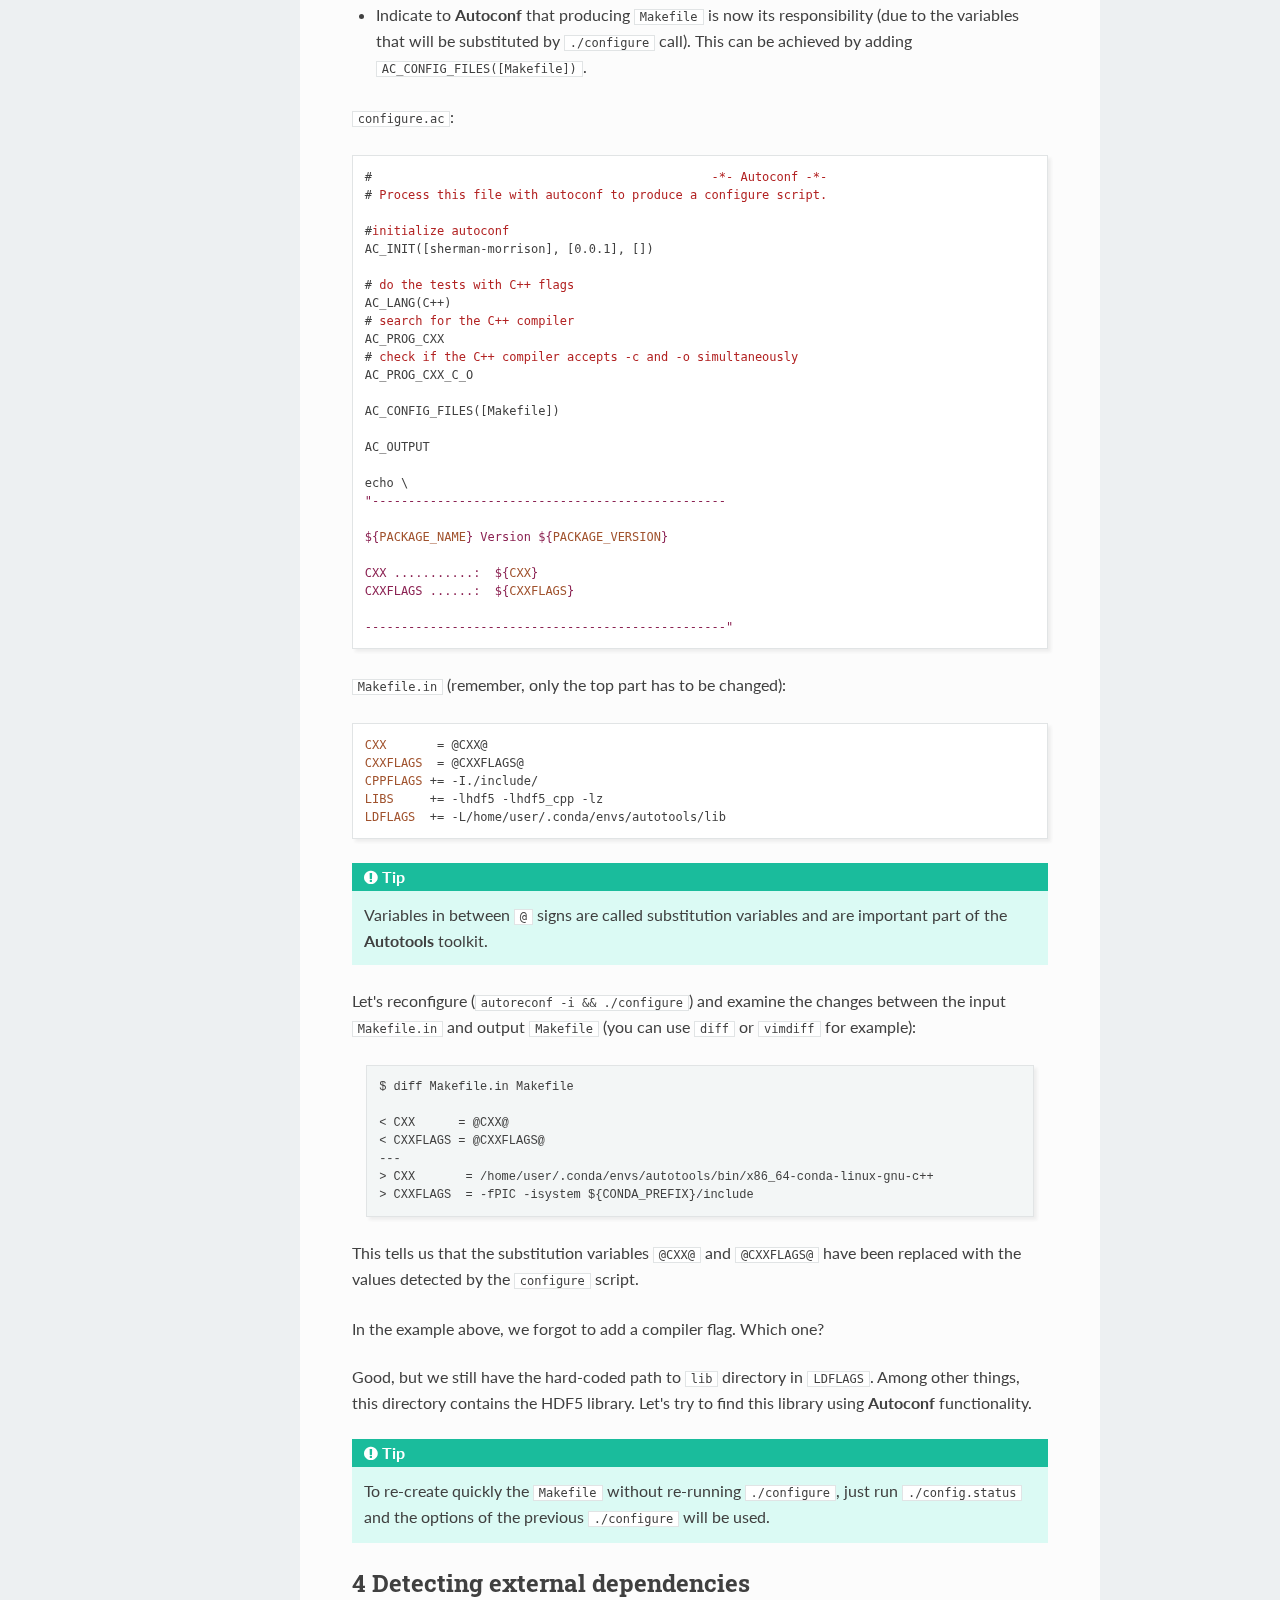
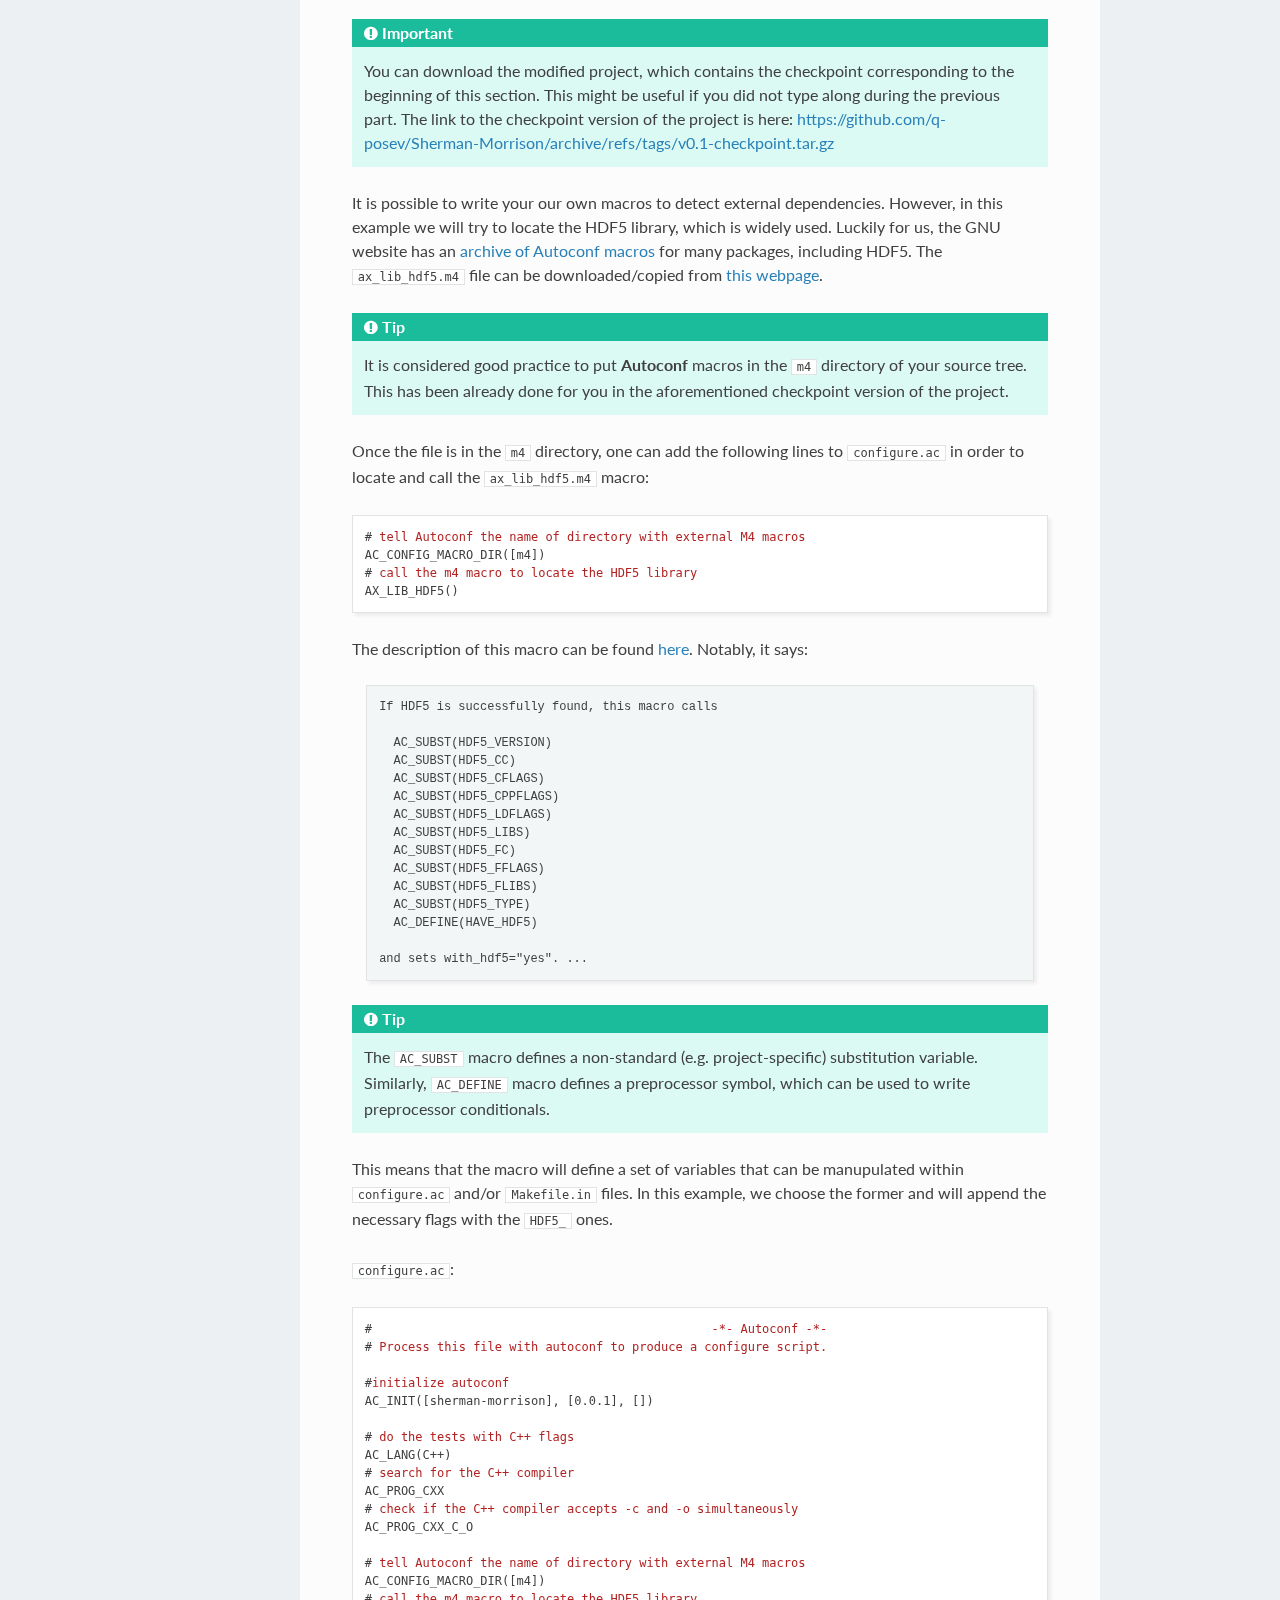
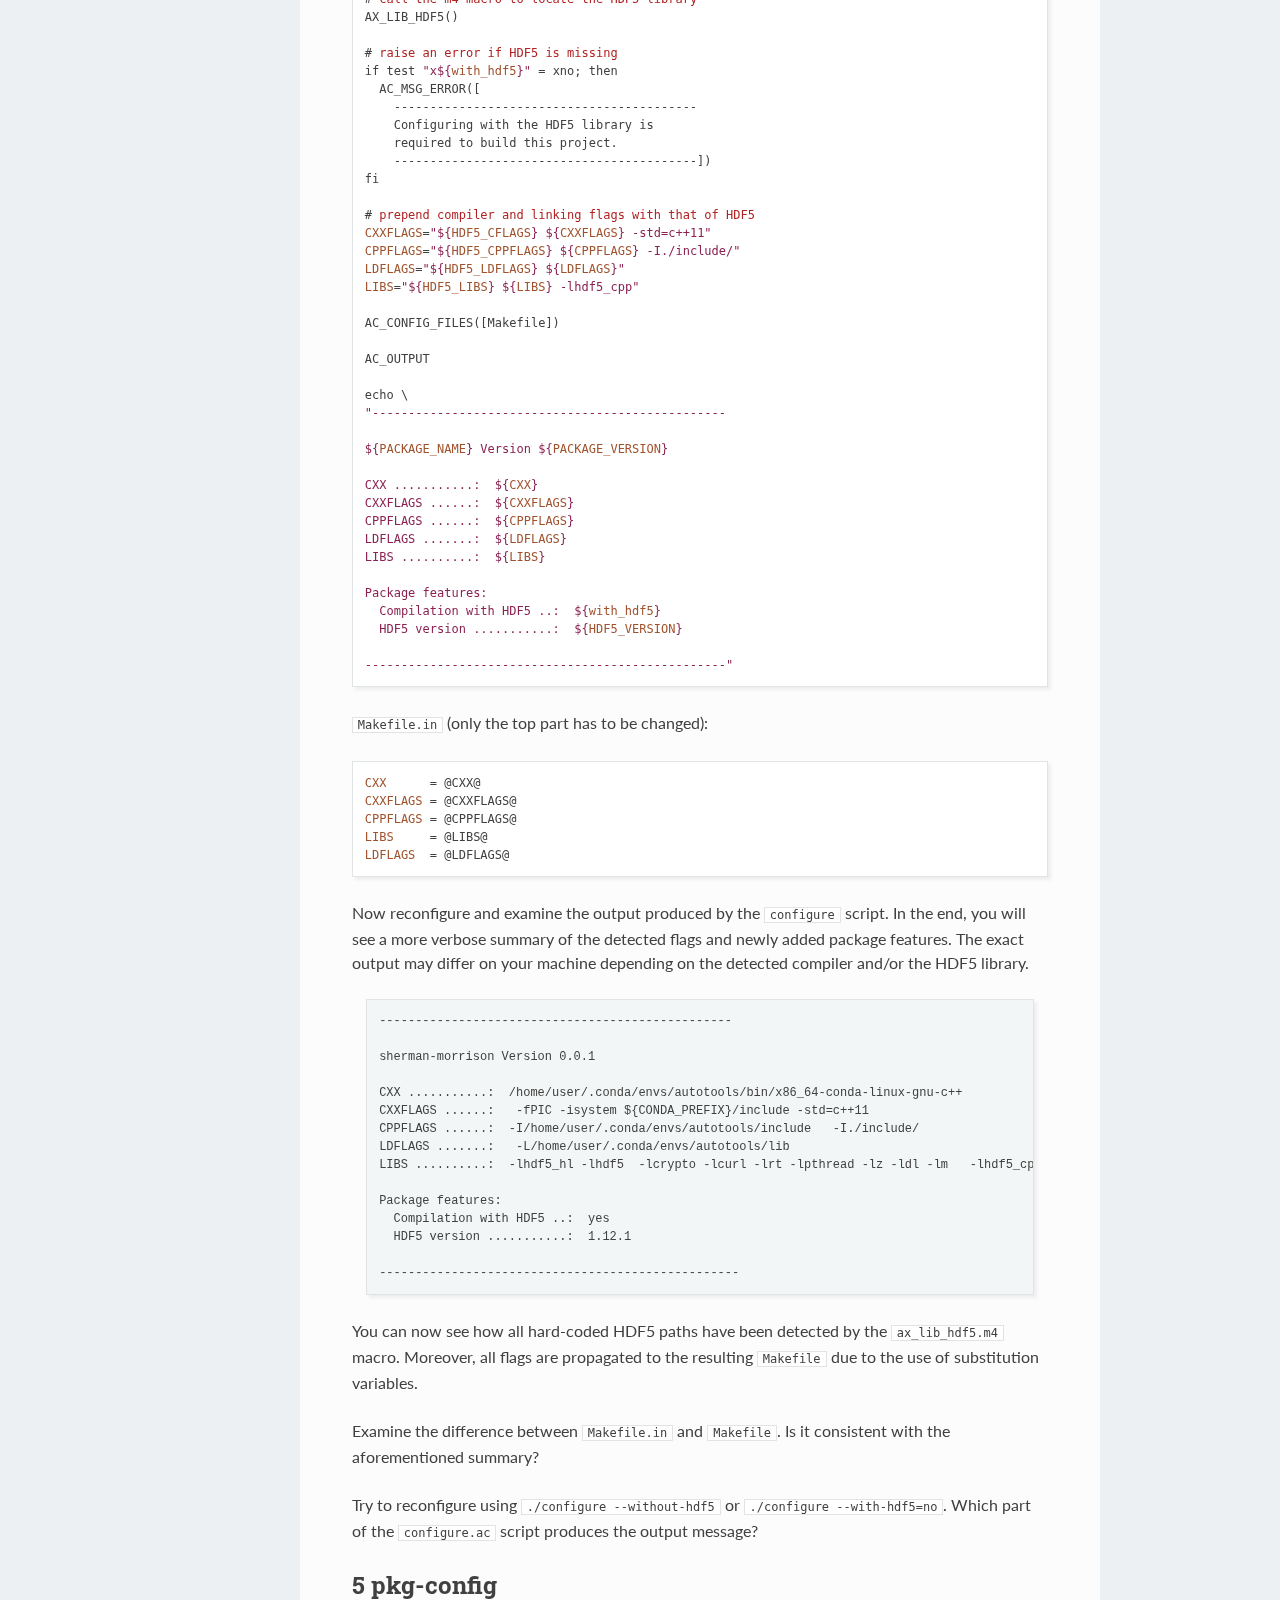
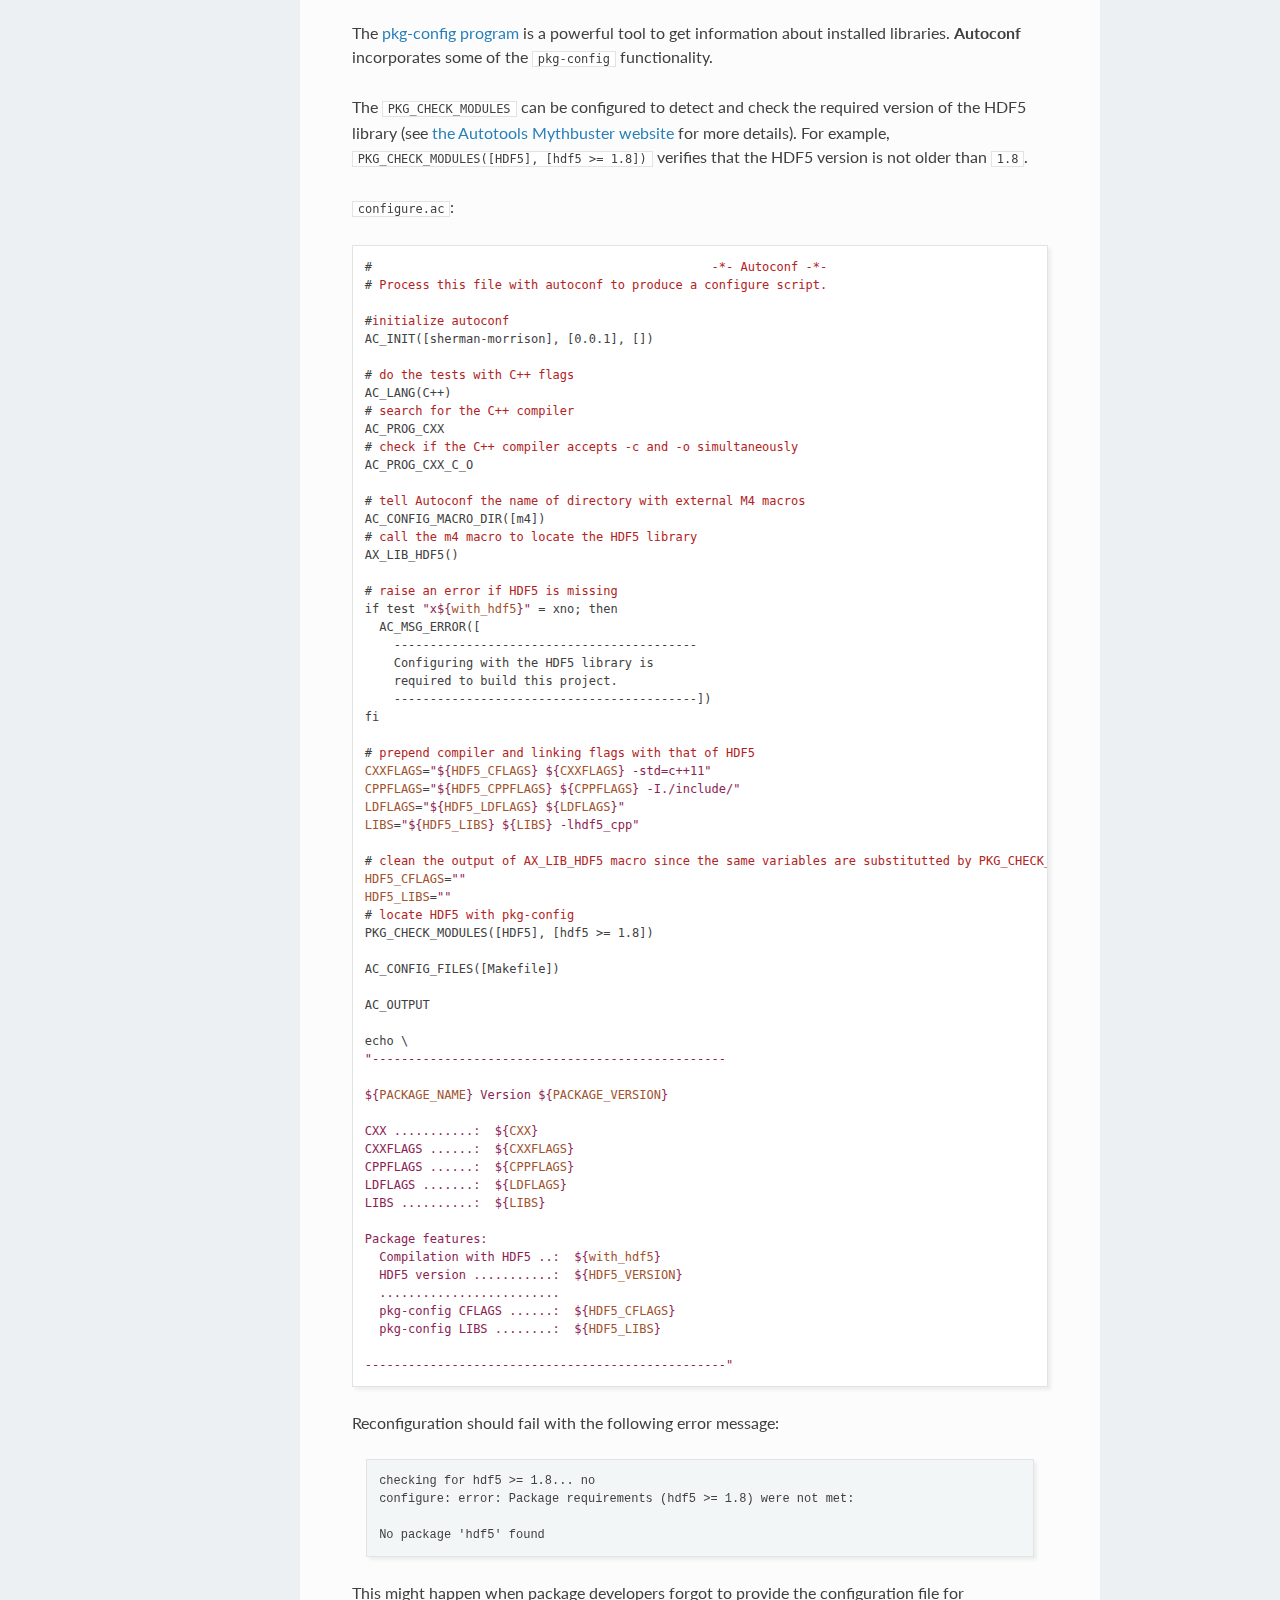
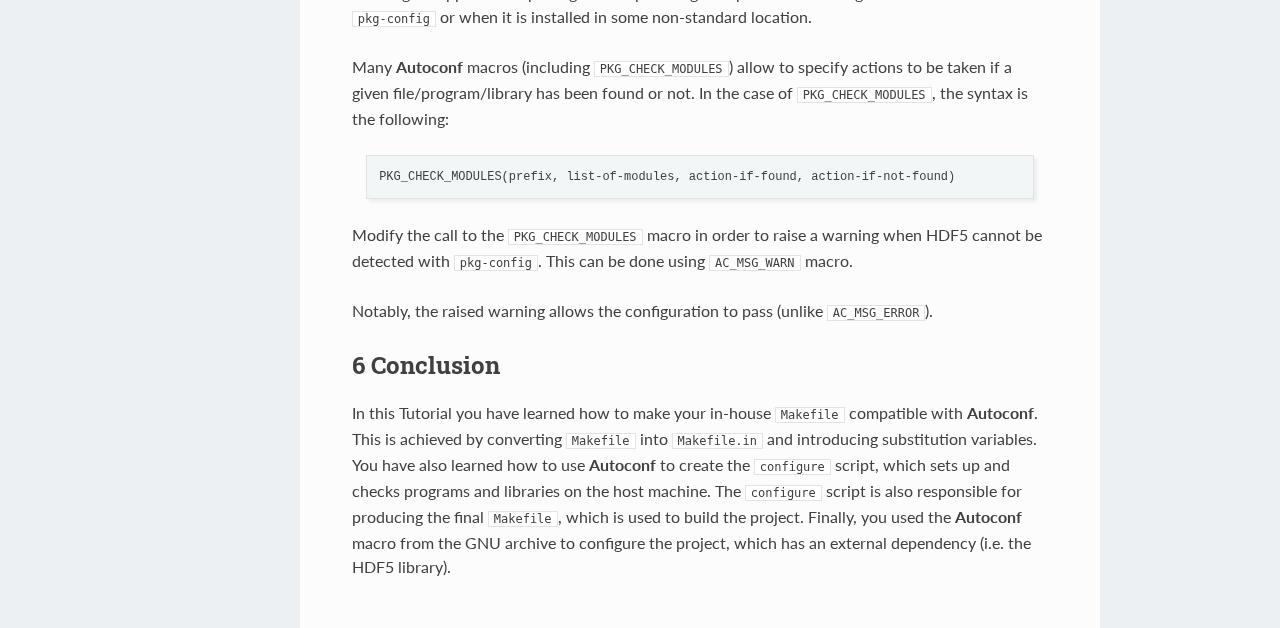
==== commit b48efd7a: "deploy: d27ae44ba91e7a3f8df43f2b1ef096144a9735ec" ====
--- a/autoconf.html
+++ b/autoconf.html
@@ -3,7 +3,7 @@
 "http://www.w3.org/TR/xhtml1/DTD/xhtml1-strict.dtd">
 <html xmlns="http://www.w3.org/1999/xhtml" lang="en" xml:lang="en">
 <head>
-<!-- 2021-11-05 Fri 18:07 -->
+<!-- 2021-11-07 Sun 11:03 -->
 <meta http-equiv="Content-Type" content="text/html;charset=utf-8" />
 <meta name="viewport" content="width=device-width, initial-scale=1" />
 <title>Part I: Autoconf</title>
@@ -244,12 +244,12 @@
 <h2>Table of Contents</h2>
 <div id="text-table-of-contents">
 <ul>
-<li><a href="#org6b86692">1. Introduction</a></li>
-<li><a href="#org8c7436f">2. Makefile</a></li>
-<li><a href="#org52efedf">3. Autoconf</a></li>
-<li><a href="#orgc65855e">4. Detecting external dependencies</a></li>
-<li><a href="#org630d1e2">5. pkg-config</a></li>
-<li><a href="#orgbb68faf">6. Conclusion</a></li>
+<li><a href="#org21429b3">1. Introduction</a></li>
+<li><a href="#org8f34708">2. Makefile</a></li>
+<li><a href="#org926f685">3. Autoconf</a></li>
+<li><a href="#orgc24b1ad">4. Detecting external dependencies</a></li>
+<li><a href="#orgfa34cdc">5. pkg-config</a></li>
+<li><a href="#orga6a42c0">6. Conclusion</a></li>
 </ul>
 </div>
 </div>
@@ -257,8 +257,8 @@
 This page contains the <a href="https://www.gnu.org/software/autoconf/">GNU Autoconf</a> tutorial, which is the first part of the <a href="./index.html">Autotools tutorial</a>.
 </p>
 
-<div id="outline-container-org6b86692" class="outline-2">
-<h2 id="org6b86692"><span class="section-number-2">1</span> Introduction</h2>
+<div id="outline-container-org21429b3" class="outline-2">
+<h2 id="org21429b3"><span class="section-number-2">1</span> Introduction</h2>
 <div class="outline-text-2" id="text-1">
 <p>
 Building software on different platforms is a challenging task.
@@ -331,8 +331,8 @@
 </div>
 </div>
 
-<div id="outline-container-org8c7436f" class="outline-2">
-<h2 id="org8c7436f"><span class="section-number-2">2</span> Makefile</h2>
+<div id="outline-container-org8f34708" class="outline-2">
+<h2 id="org8f34708"><span class="section-number-2">2</span> Makefile</h2>
 <div class="outline-text-2" id="text-2">
 <p>
 Below is the <code>Makefile</code> of our project:
@@ -470,8 +470,8 @@
 </div>
 </div>
 
-<div id="outline-container-org52efedf" class="outline-2">
-<h2 id="org52efedf"><span class="section-number-2">3</span> Autoconf</h2>
+<div id="outline-container-org926f685" class="outline-2">
+<h2 id="org926f685"><span class="section-number-2">3</span> Autoconf</h2>
 <div class="outline-text-2" id="text-3">
 <p>
 In this section, we will talk about several files:
@@ -741,8 +741,8 @@
 </div>
 </div>
 
-<div id="outline-container-orgc65855e" class="outline-2">
-<h2 id="orgc65855e"><span class="section-number-2">4</span> Detecting external dependencies</h2>
+<div id="outline-container-orgc24b1ad" class="outline-2">
+<h2 id="orgc24b1ad"><span class="section-number-2">4</span> Detecting external dependencies</h2>
 <div class="outline-text-2" id="text-4">
 <div class="important">
 <p>
@@ -939,8 +939,8 @@
 </div>
 </div>
 
-<div id="outline-container-org630d1e2" class="outline-2">
-<h2 id="org630d1e2"><span class="section-number-2">5</span> pkg-config</h2>
+<div id="outline-container-orgfa34cdc" class="outline-2">
+<h2 id="orgfa34cdc"><span class="section-number-2">5</span> pkg-config</h2>
 <div class="outline-text-2" id="text-5">
 <p>
 The <a href="https://linux.die.net/man/1/pkg-config">pkg-config program</a> is a powerful tool to get information about installed libraries.
@@ -1062,8 +1062,8 @@
 </div>
 </div>
 
-<div id="outline-container-orgbb68faf" class="outline-2">
-<h2 id="orgbb68faf"><span class="section-number-2">6</span> Conclusion</h2>
+<div id="outline-container-orga6a42c0" class="outline-2">
+<h2 id="orga6a42c0"><span class="section-number-2">6</span> Conclusion</h2>
 <div class="outline-text-2" id="text-6">
 <p>
 In this Tutorial you have learned how to make your in-house <code>Makefile</code> compatible with <b>Autoconf</b>.
@@ -1077,7 +1077,7 @@
 </div>
 <div id="postamble" class="status">
 <p class="author">Author: Evgeny Posenitskiy, Anthony Scemama</p>
-<p class="date">Created: 2021-11-05 Fri 18:07</p>
+<p class="date">Created: 2021-11-07 Sun 11:03</p>
 <p class="validation"><a href="http://validator.w3.org/check?uri=referer">Validate</a></p>
 </div>
 </body>
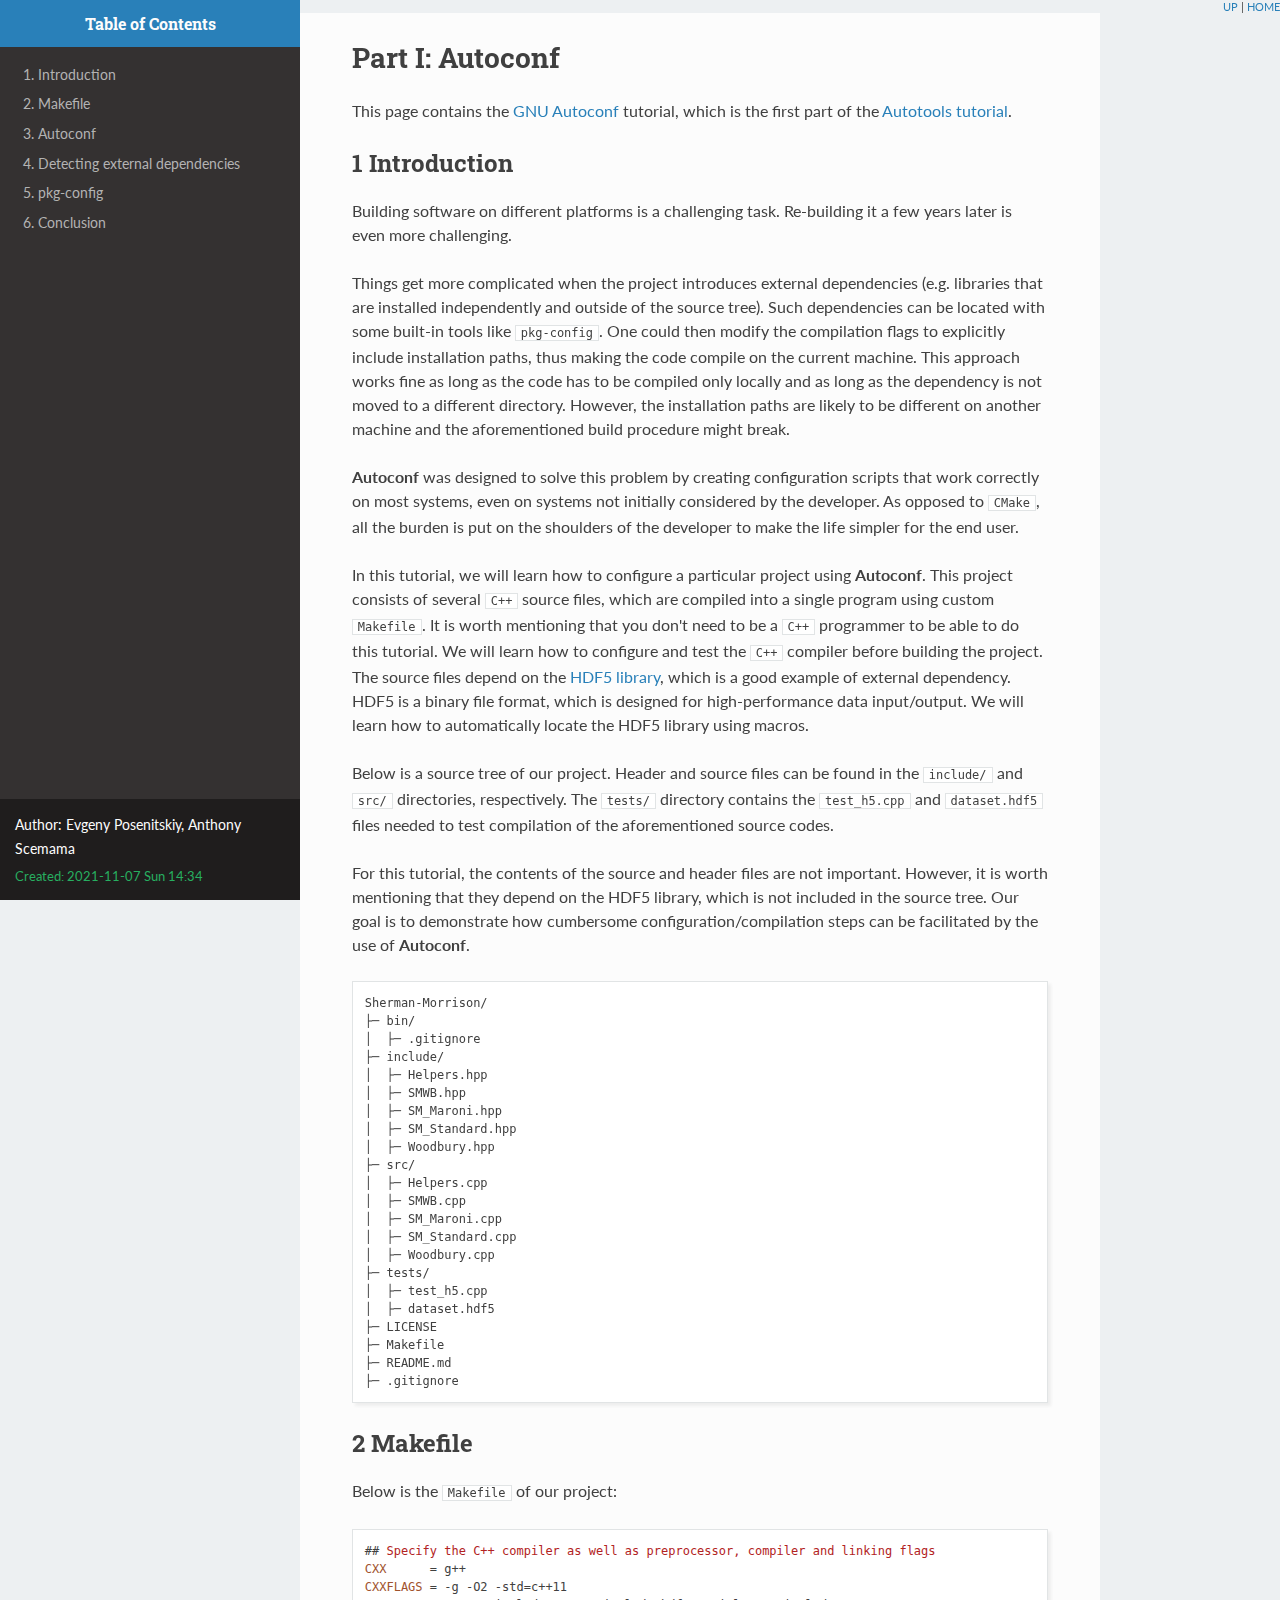
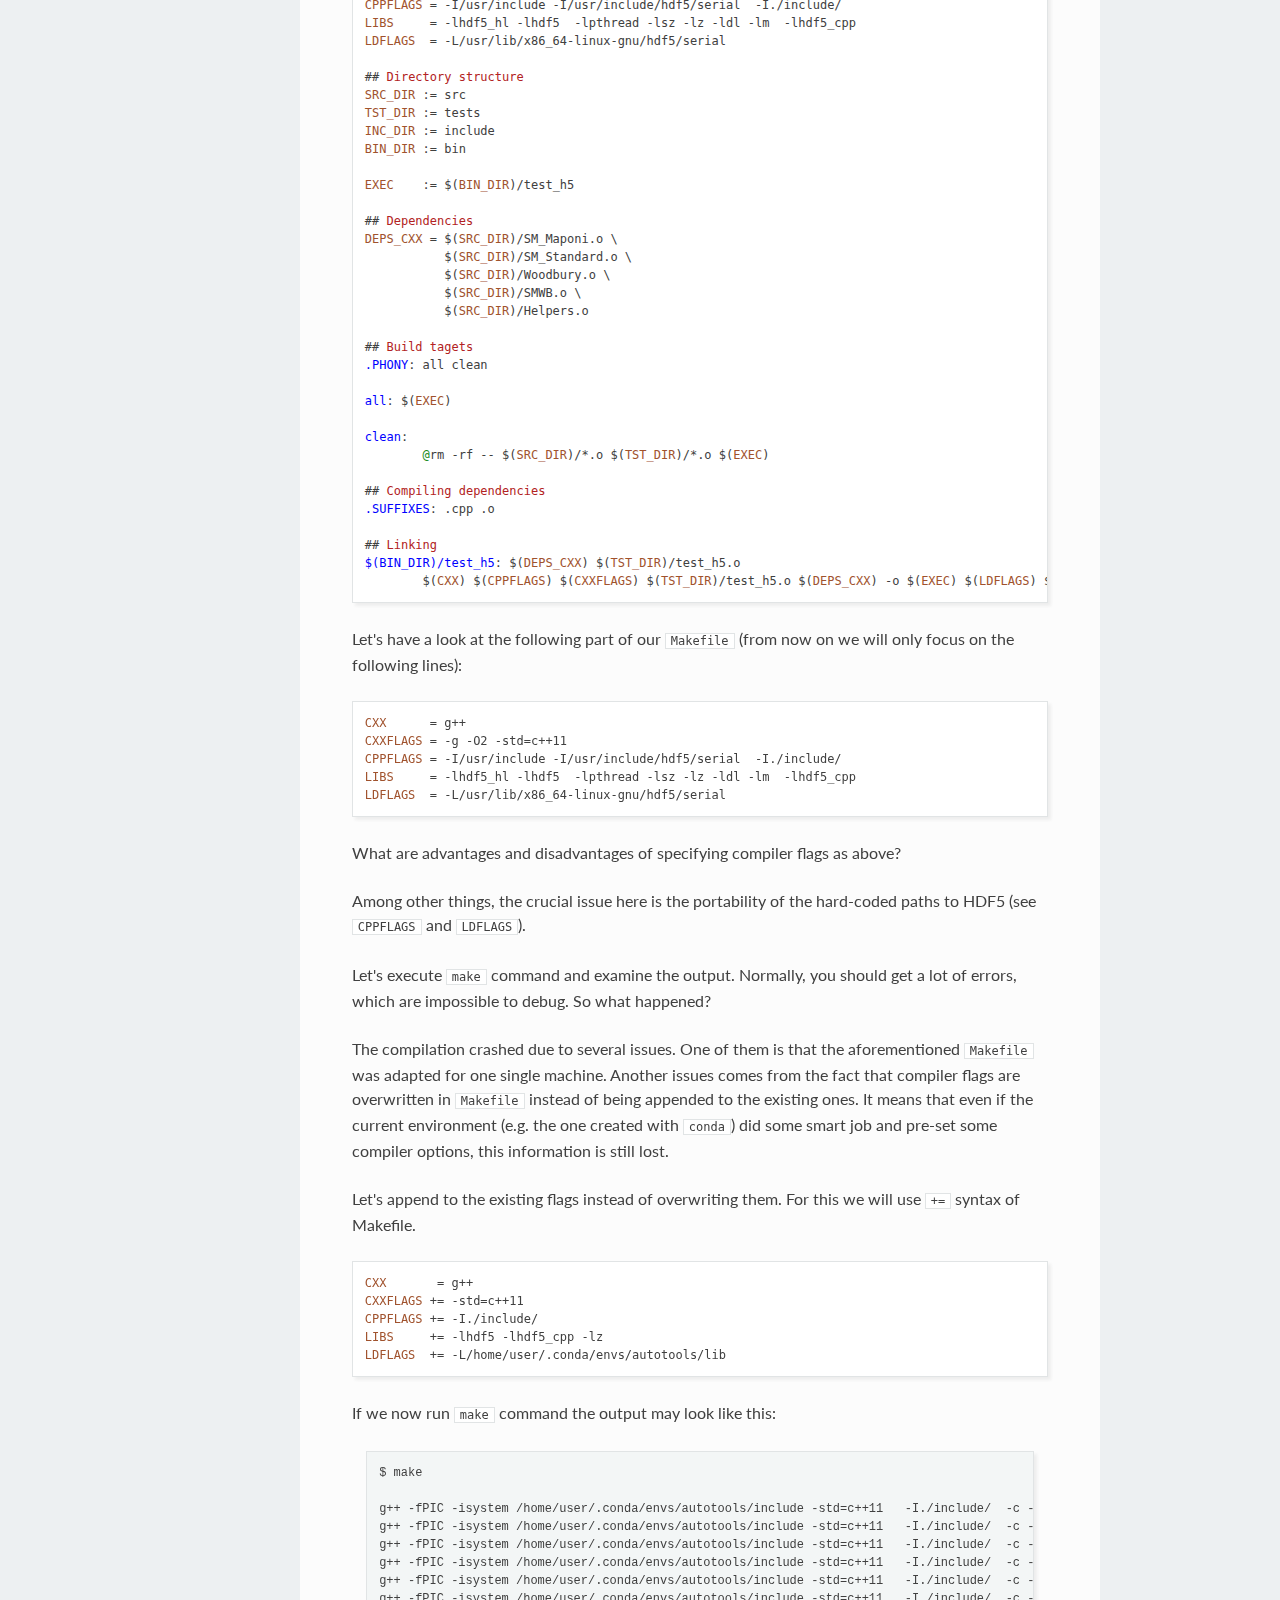
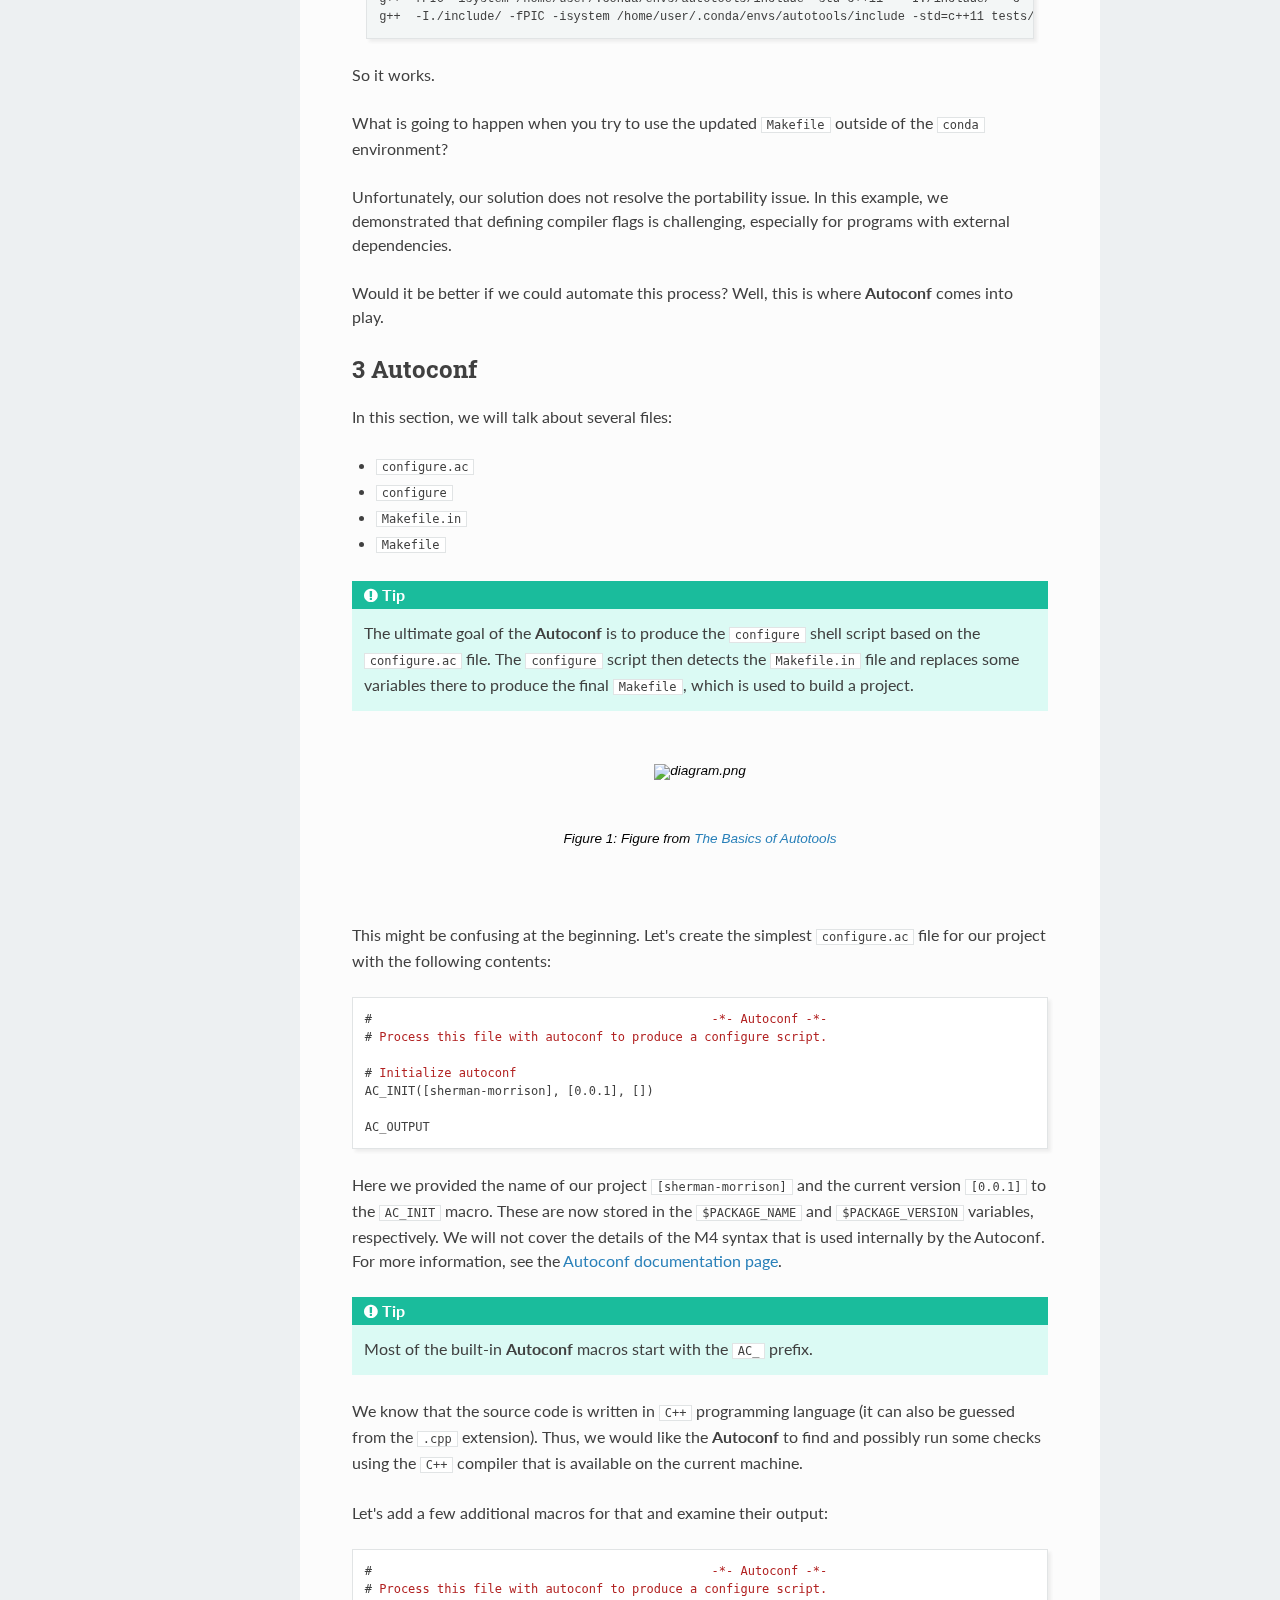
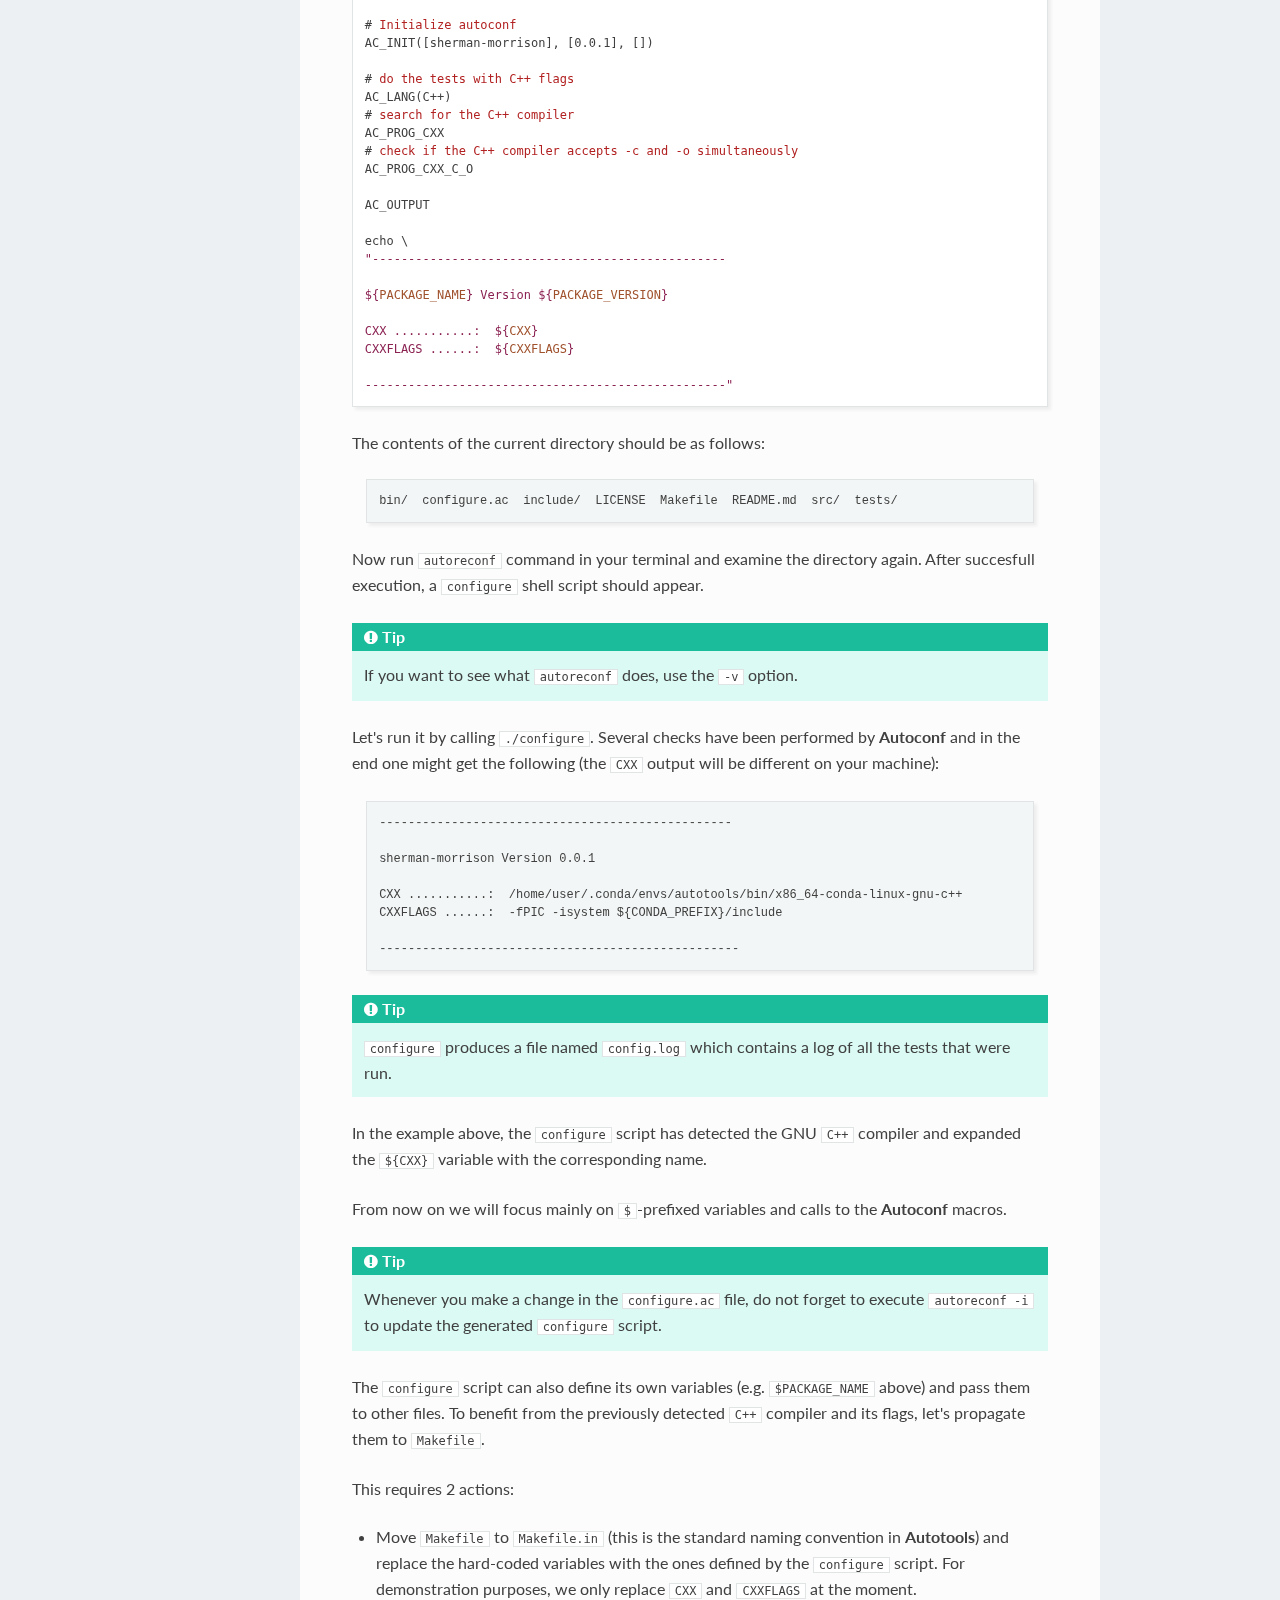
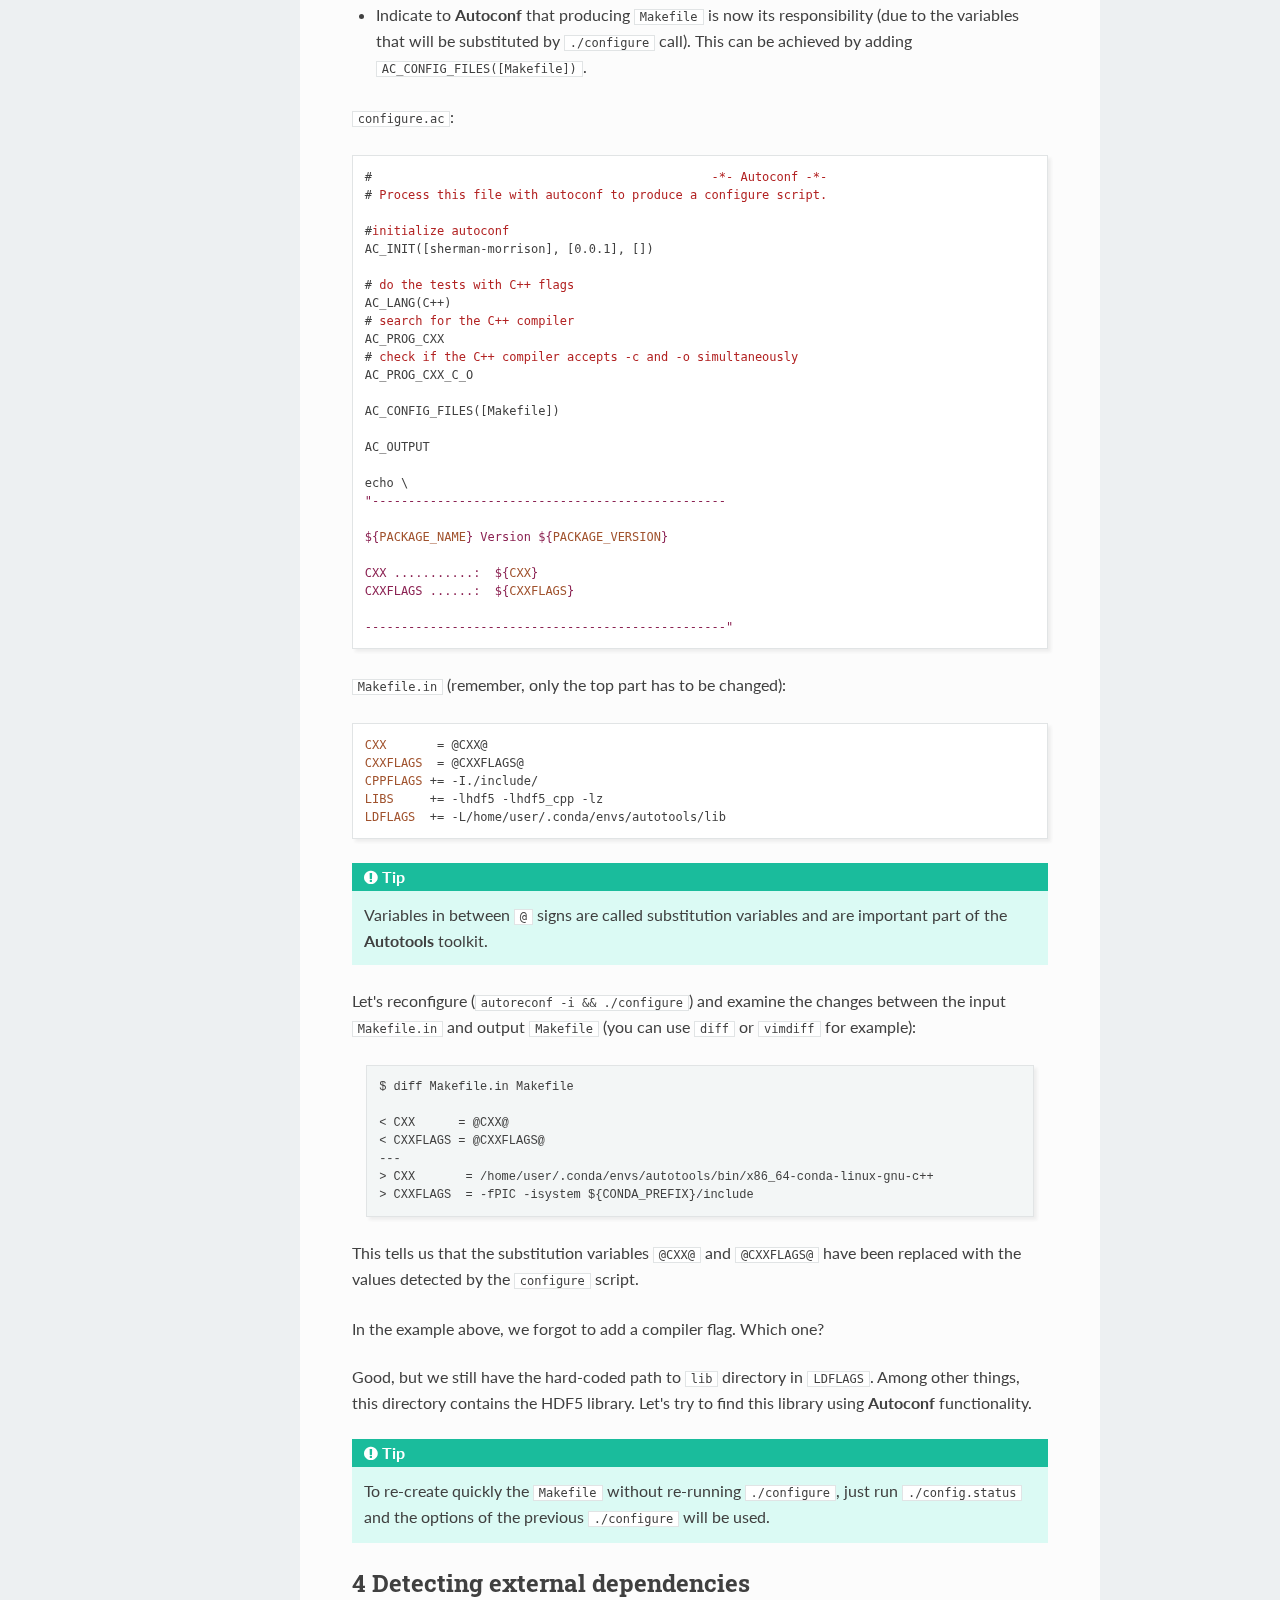
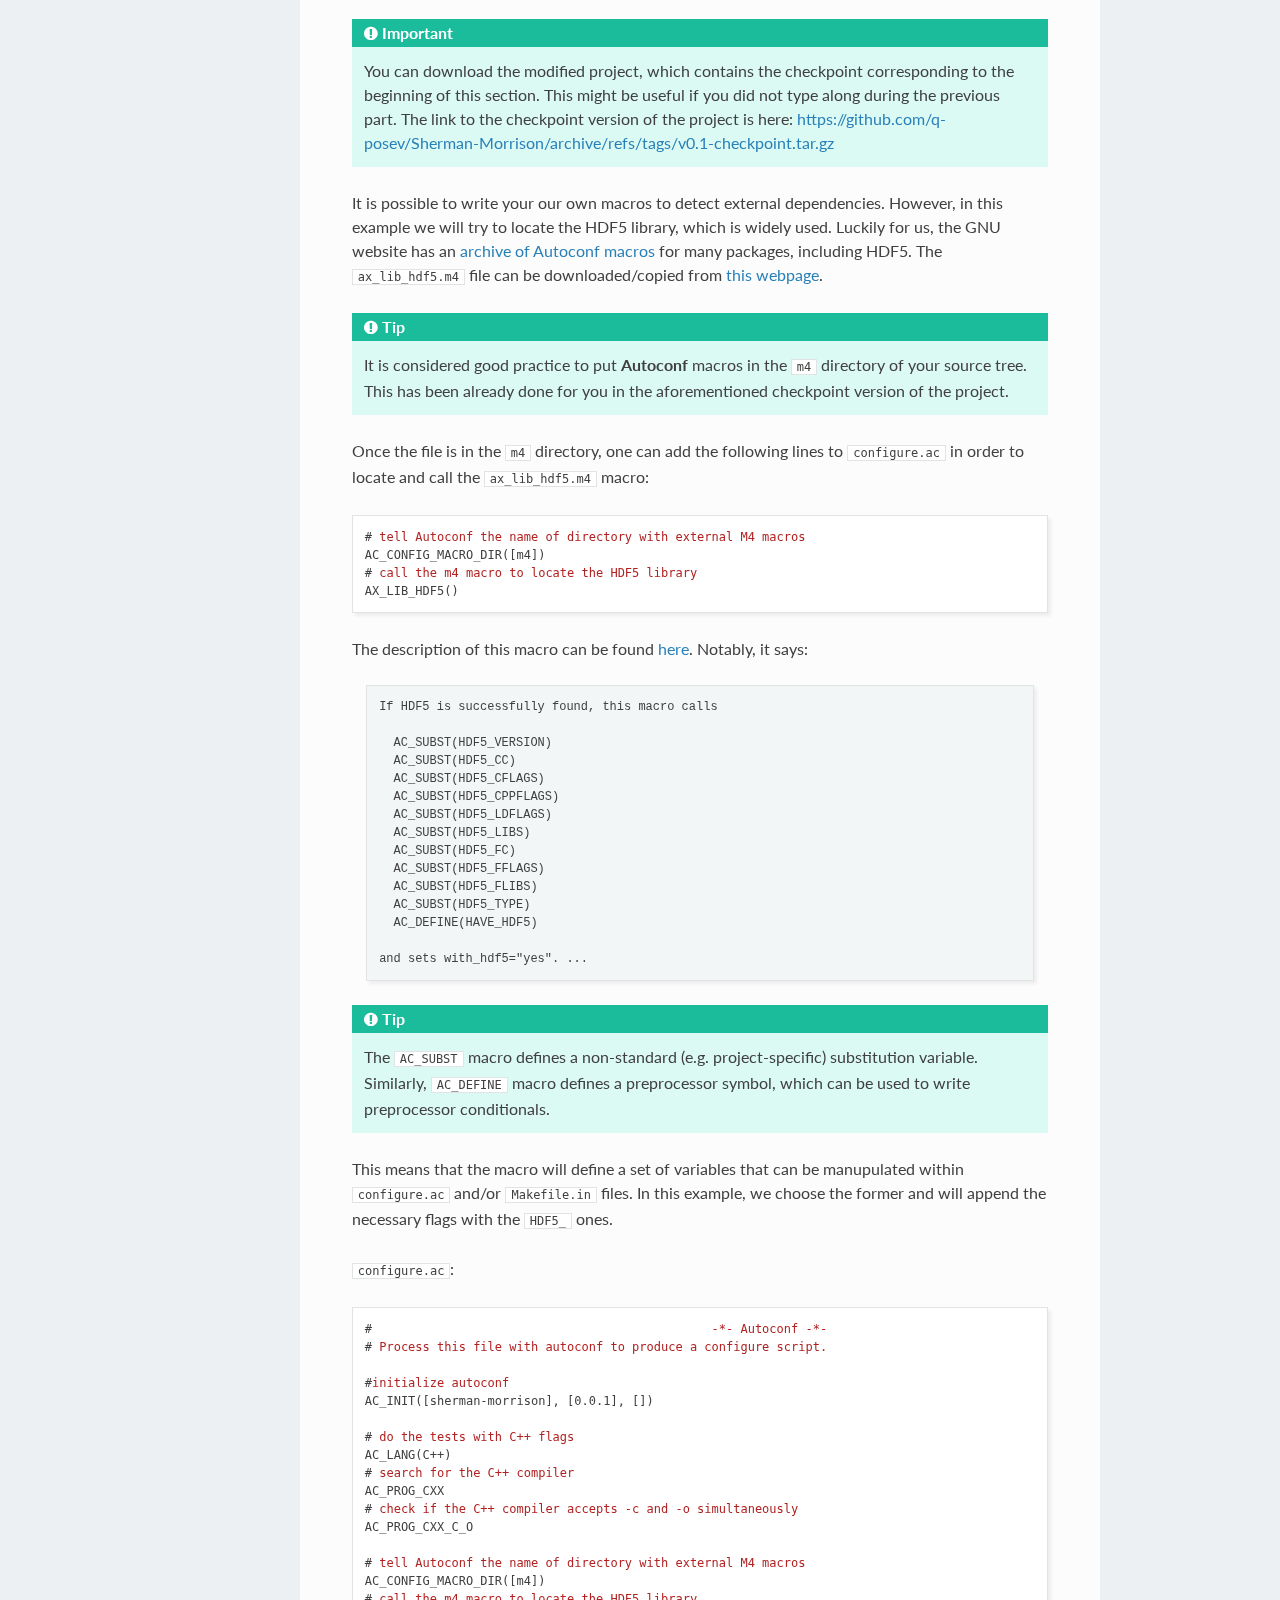
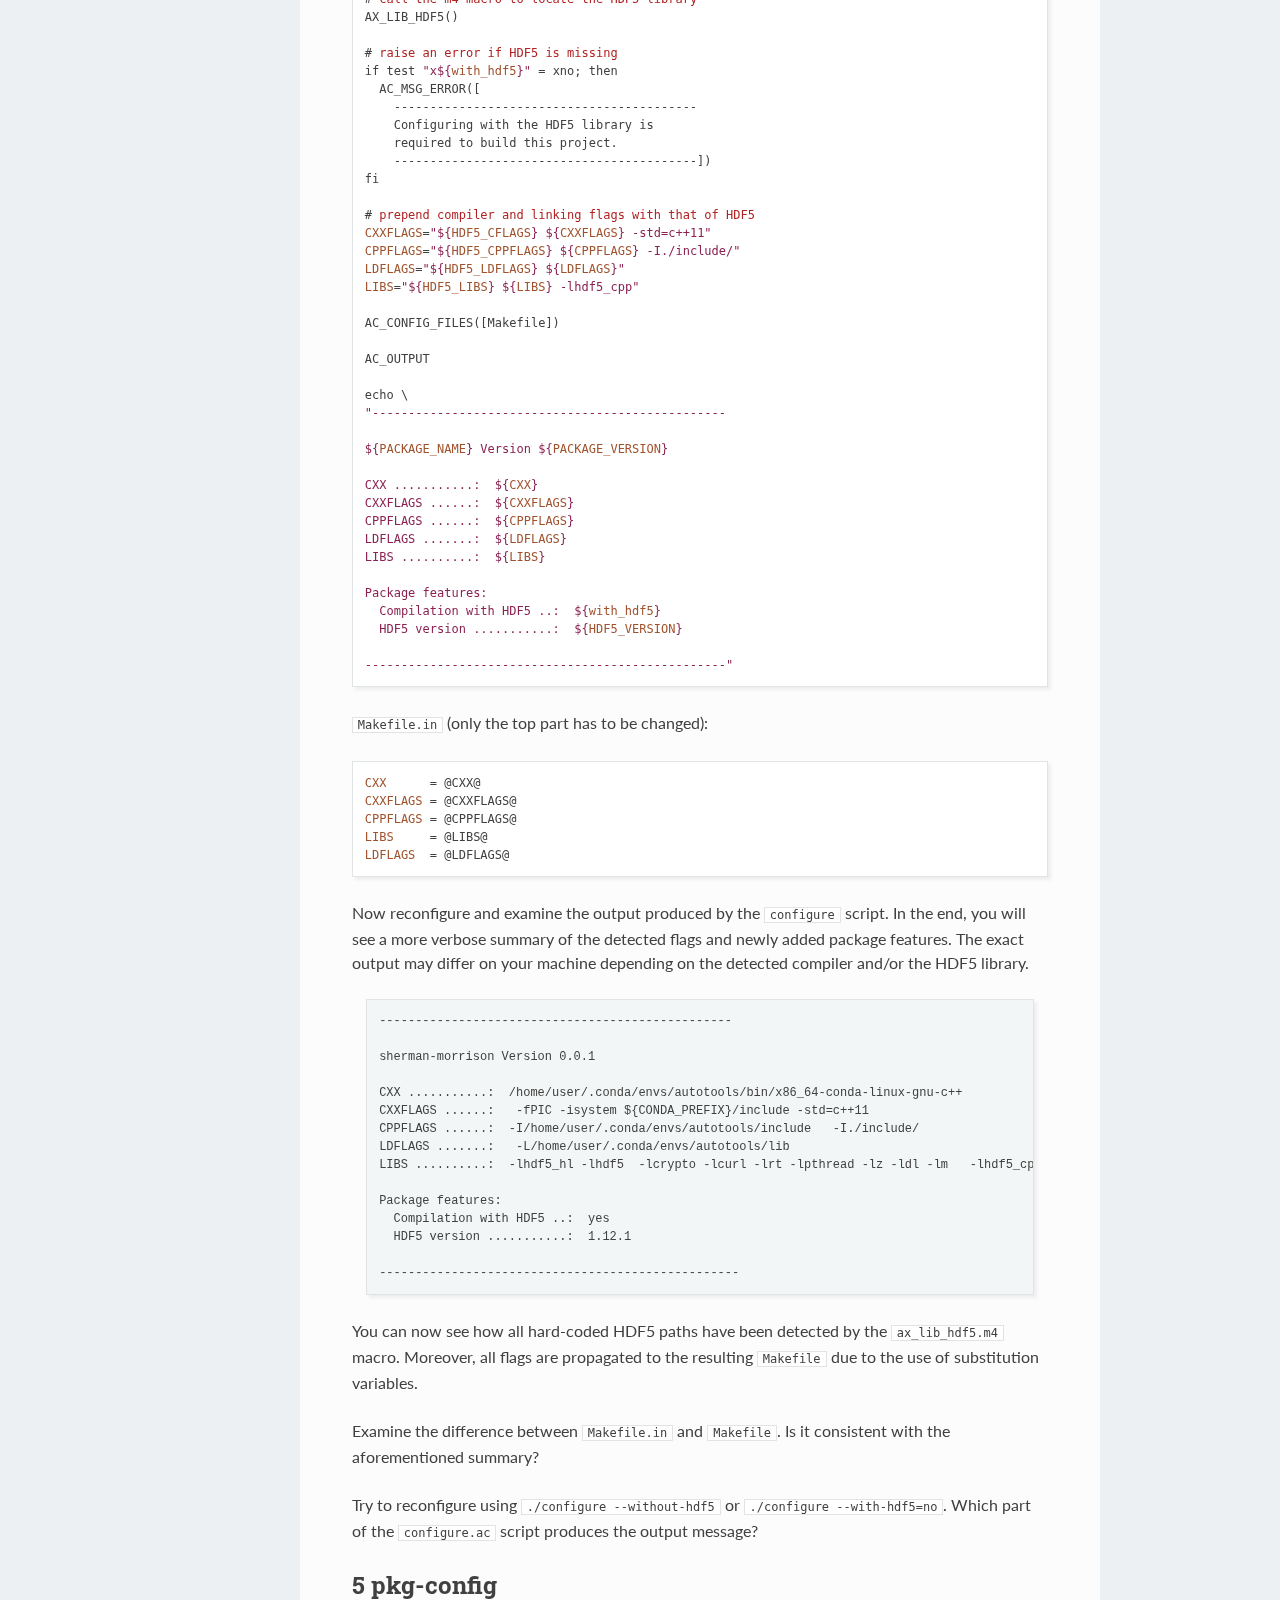
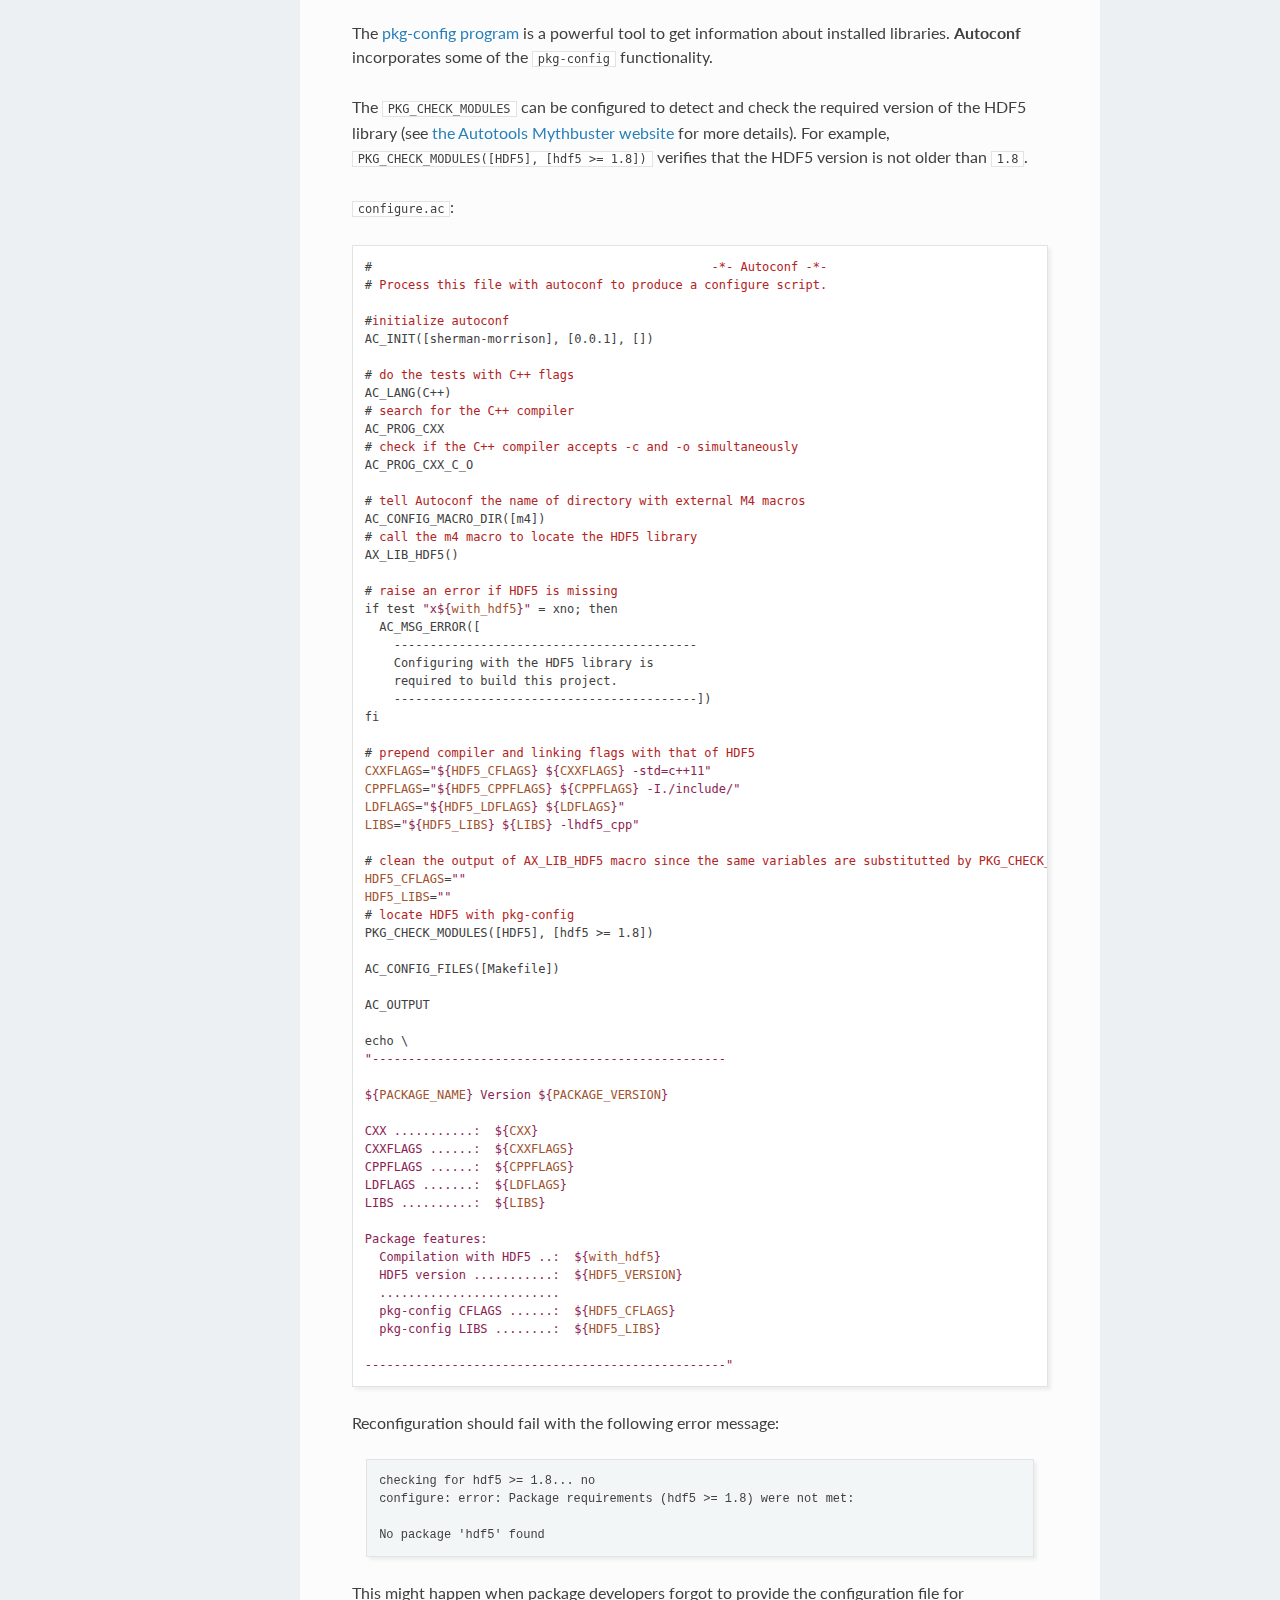
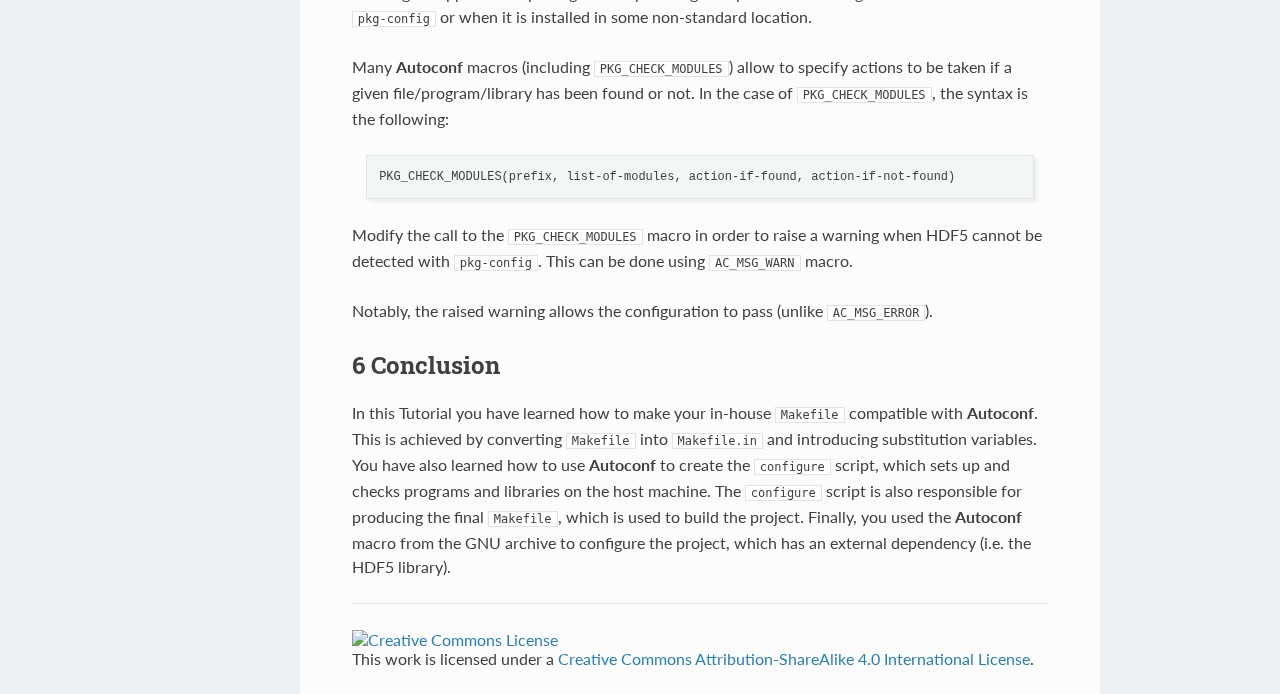
==== commit dc9ab405: "deploy: 6ddeb4aeb1ec954bfbe944734d46c90fff30863b" ====
--- a/autoconf.html
+++ b/autoconf.html
@@ -3,7 +3,7 @@
 "http://www.w3.org/TR/xhtml1/DTD/xhtml1-strict.dtd">
 <html xmlns="http://www.w3.org/1999/xhtml" lang="en" xml:lang="en">
 <head>
-<!-- 2021-11-07 Sun 11:03 -->
+<!-- 2021-11-07 Sun 14:34 -->
 <meta http-equiv="Content-Type" content="text/html;charset=utf-8" />
 <meta name="viewport" content="width=device-width, initial-scale=1" />
 <title>Part I: Autoconf</title>
@@ -244,12 +244,12 @@
 <h2>Table of Contents</h2>
 <div id="text-table-of-contents">
 <ul>
-<li><a href="#org21429b3">1. Introduction</a></li>
-<li><a href="#org8f34708">2. Makefile</a></li>
-<li><a href="#org926f685">3. Autoconf</a></li>
-<li><a href="#orgc24b1ad">4. Detecting external dependencies</a></li>
-<li><a href="#orgfa34cdc">5. pkg-config</a></li>
-<li><a href="#orga6a42c0">6. Conclusion</a></li>
+<li><a href="#org48df6a9">1. Introduction</a></li>
+<li><a href="#org946190f">2. Makefile</a></li>
+<li><a href="#org48f6b94">3. Autoconf</a></li>
+<li><a href="#org1cc4835">4. Detecting external dependencies</a></li>
+<li><a href="#org21e66ef">5. pkg-config</a></li>
+<li><a href="#org0a97f25">6. Conclusion</a></li>
 </ul>
 </div>
 </div>
@@ -257,8 +257,8 @@
 This page contains the <a href="https://www.gnu.org/software/autoconf/">GNU Autoconf</a> tutorial, which is the first part of the <a href="./index.html">Autotools tutorial</a>.
 </p>
 
-<div id="outline-container-org21429b3" class="outline-2">
-<h2 id="org21429b3"><span class="section-number-2">1</span> Introduction</h2>
+<div id="outline-container-org48df6a9" class="outline-2">
+<h2 id="org48df6a9"><span class="section-number-2">1</span> Introduction</h2>
 <div class="outline-text-2" id="text-1">
 <p>
 Building software on different platforms is a challenging task.
@@ -331,8 +331,8 @@
 </div>
 </div>
 
-<div id="outline-container-org8f34708" class="outline-2">
-<h2 id="org8f34708"><span class="section-number-2">2</span> Makefile</h2>
+<div id="outline-container-org946190f" class="outline-2">
+<h2 id="org946190f"><span class="section-number-2">2</span> Makefile</h2>
 <div class="outline-text-2" id="text-2">
 <p>
 Below is the <code>Makefile</code> of our project:
@@ -470,8 +470,8 @@
 </div>
 </div>
 
-<div id="outline-container-org926f685" class="outline-2">
-<h2 id="org926f685"><span class="section-number-2">3</span> Autoconf</h2>
+<div id="outline-container-org48f6b94" class="outline-2">
+<h2 id="org48f6b94"><span class="section-number-2">3</span> Autoconf</h2>
 <div class="outline-text-2" id="text-3">
 <p>
 In this section, we will talk about several files:
@@ -741,8 +741,8 @@
 </div>
 </div>
 
-<div id="outline-container-orgc24b1ad" class="outline-2">
-<h2 id="orgc24b1ad"><span class="section-number-2">4</span> Detecting external dependencies</h2>
+<div id="outline-container-org1cc4835" class="outline-2">
+<h2 id="org1cc4835"><span class="section-number-2">4</span> Detecting external dependencies</h2>
 <div class="outline-text-2" id="text-4">
 <div class="important">
 <p>
@@ -939,8 +939,8 @@
 </div>
 </div>
 
-<div id="outline-container-orgfa34cdc" class="outline-2">
-<h2 id="orgfa34cdc"><span class="section-number-2">5</span> pkg-config</h2>
+<div id="outline-container-org21e66ef" class="outline-2">
+<h2 id="org21e66ef"><span class="section-number-2">5</span> pkg-config</h2>
 <div class="outline-text-2" id="text-5">
 <p>
 The <a href="https://linux.die.net/man/1/pkg-config">pkg-config program</a> is a powerful tool to get information about installed libraries.
@@ -1062,8 +1062,8 @@
 </div>
 </div>
 
-<div id="outline-container-orga6a42c0" class="outline-2">
-<h2 id="orga6a42c0"><span class="section-number-2">6</span> Conclusion</h2>
+<div id="outline-container-org0a97f25" class="outline-2">
+<h2 id="org0a97f25"><span class="section-number-2">6</span> Conclusion</h2>
 <div class="outline-text-2" id="text-6">
 <p>
 In this Tutorial you have learned how to make your in-house <code>Makefile</code> compatible with <b>Autoconf</b>.
@@ -1072,12 +1072,15 @@
 The <code>configure</code> script is also responsible for producing the final <code>Makefile</code>, which is used to build the project.
 Finally, you used the <b>Autoconf</b> macro from the GNU archive to configure the project, which has an external dependency (i.e. the HDF5 library).
 </p>
+
+<hr />
+<a rel="license" href="http://creativecommons.org/licenses/by-sa/4.0/"><img alt="Creative Commons License" style="border-width:0" src="https://i.creativecommons.org/l/by-sa/4.0/88x31.png" /></a><br />This work is licensed under a <a rel="license" href="http://creativecommons.org/licenses/by-sa/4.0/">Creative Commons Attribution-ShareAlike 4.0 International License</a>.
 </div>
 </div>
 </div>
 <div id="postamble" class="status">
 <p class="author">Author: Evgeny Posenitskiy, Anthony Scemama</p>
-<p class="date">Created: 2021-11-07 Sun 11:03</p>
+<p class="date">Created: 2021-11-07 Sun 14:34</p>
 <p class="validation"><a href="http://validator.w3.org/check?uri=referer">Validate</a></p>
 </div>
 </body>
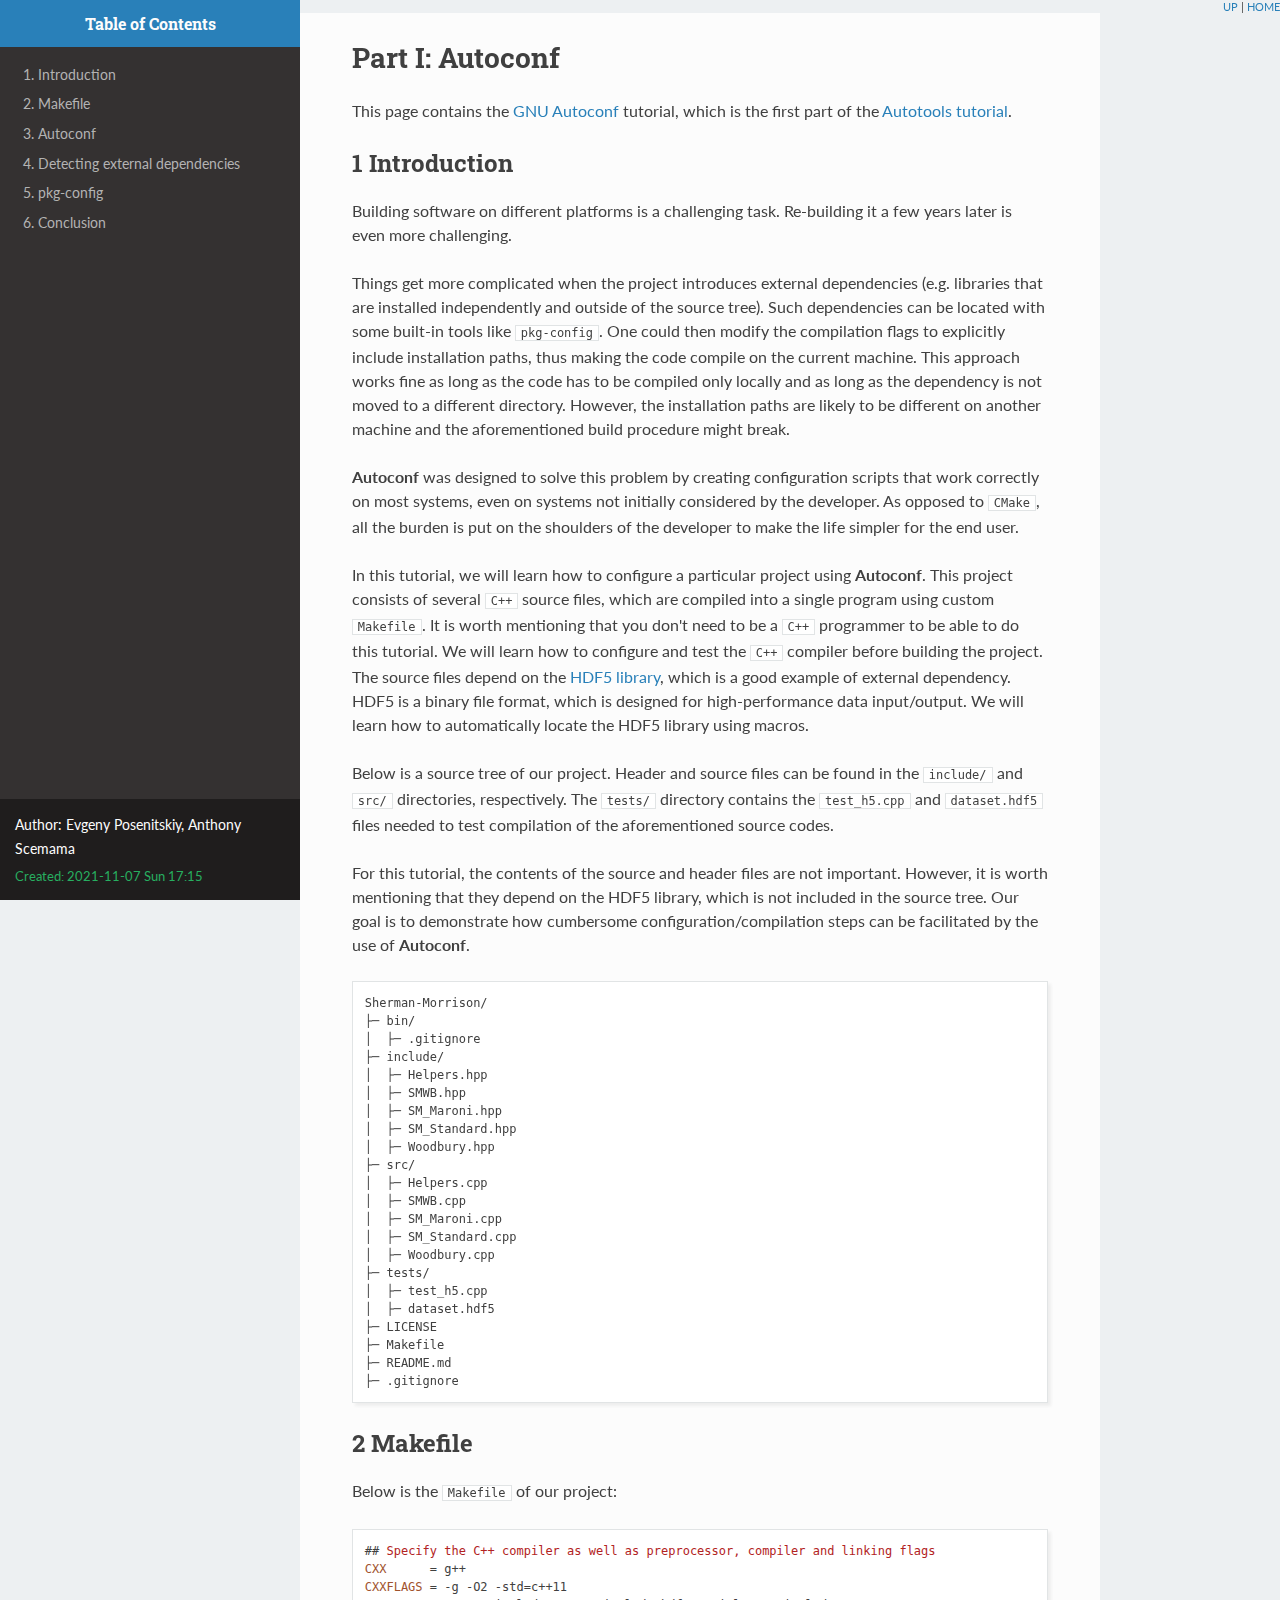
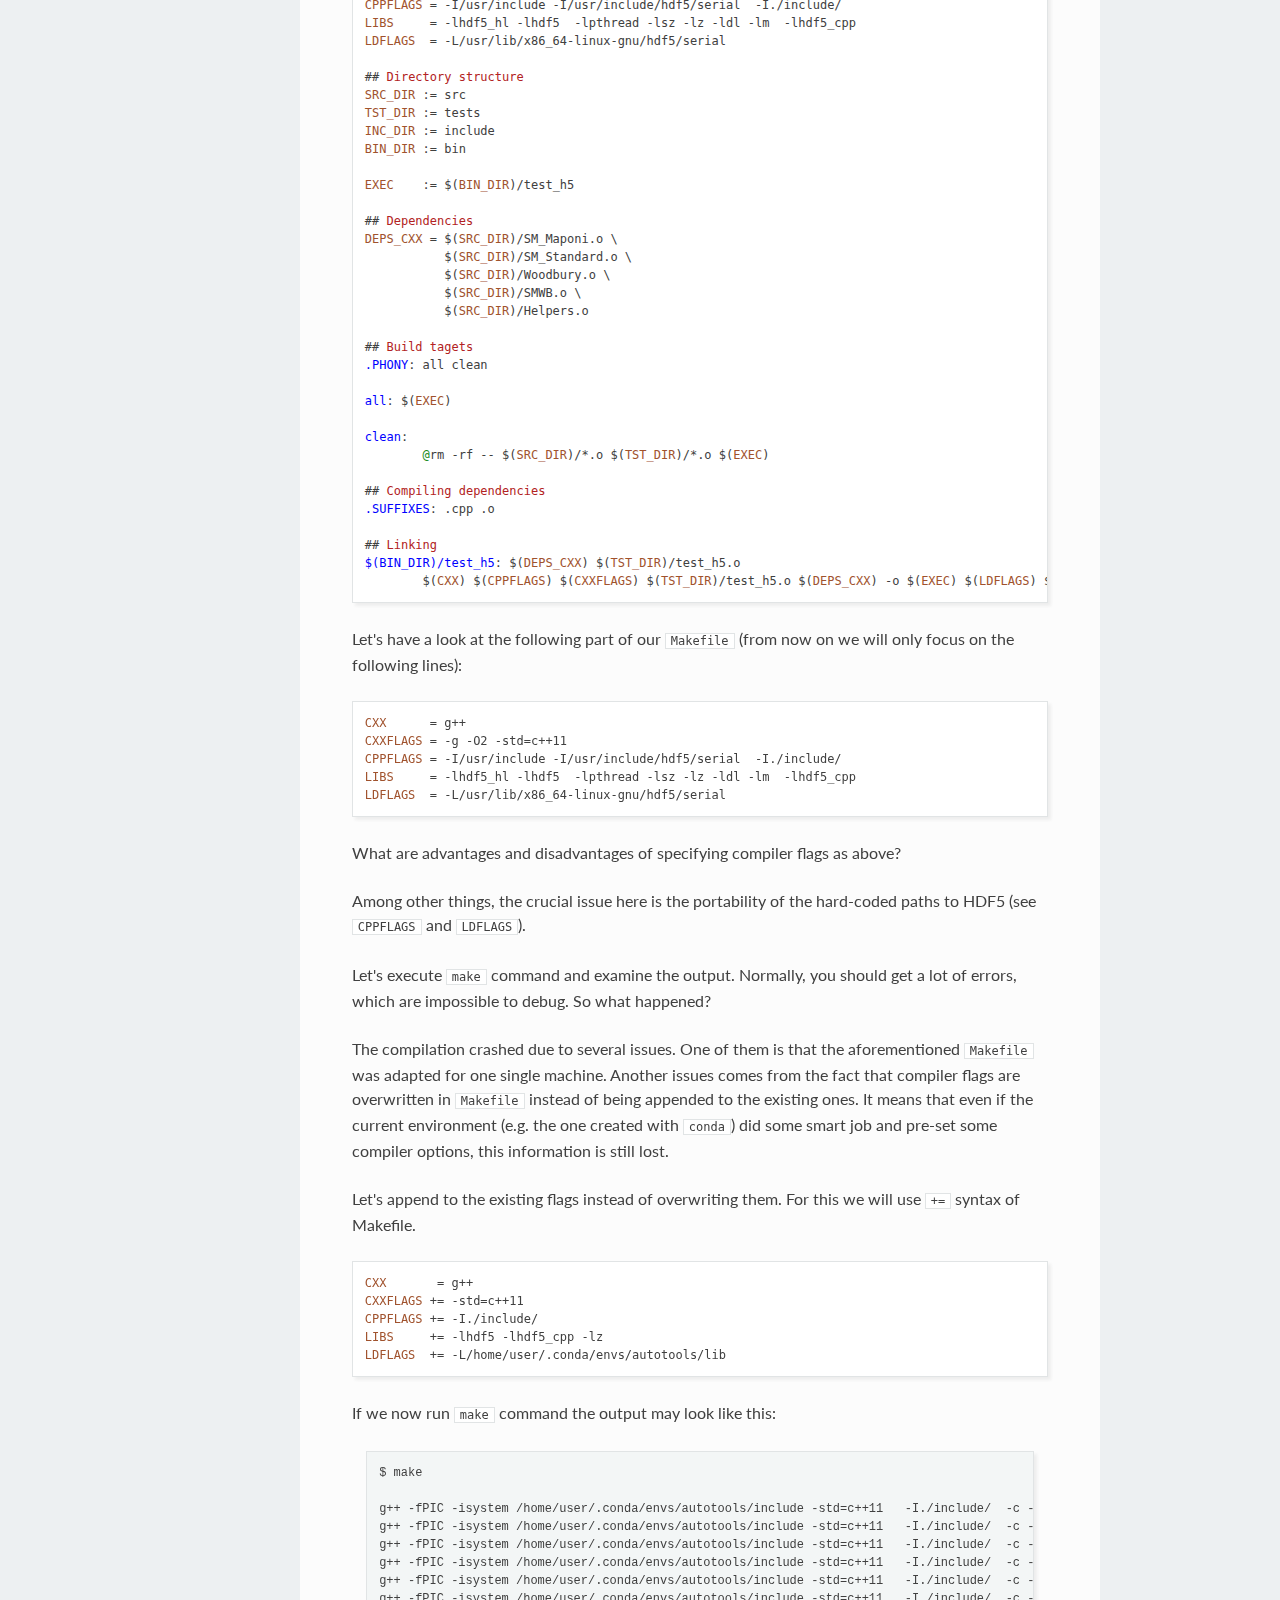
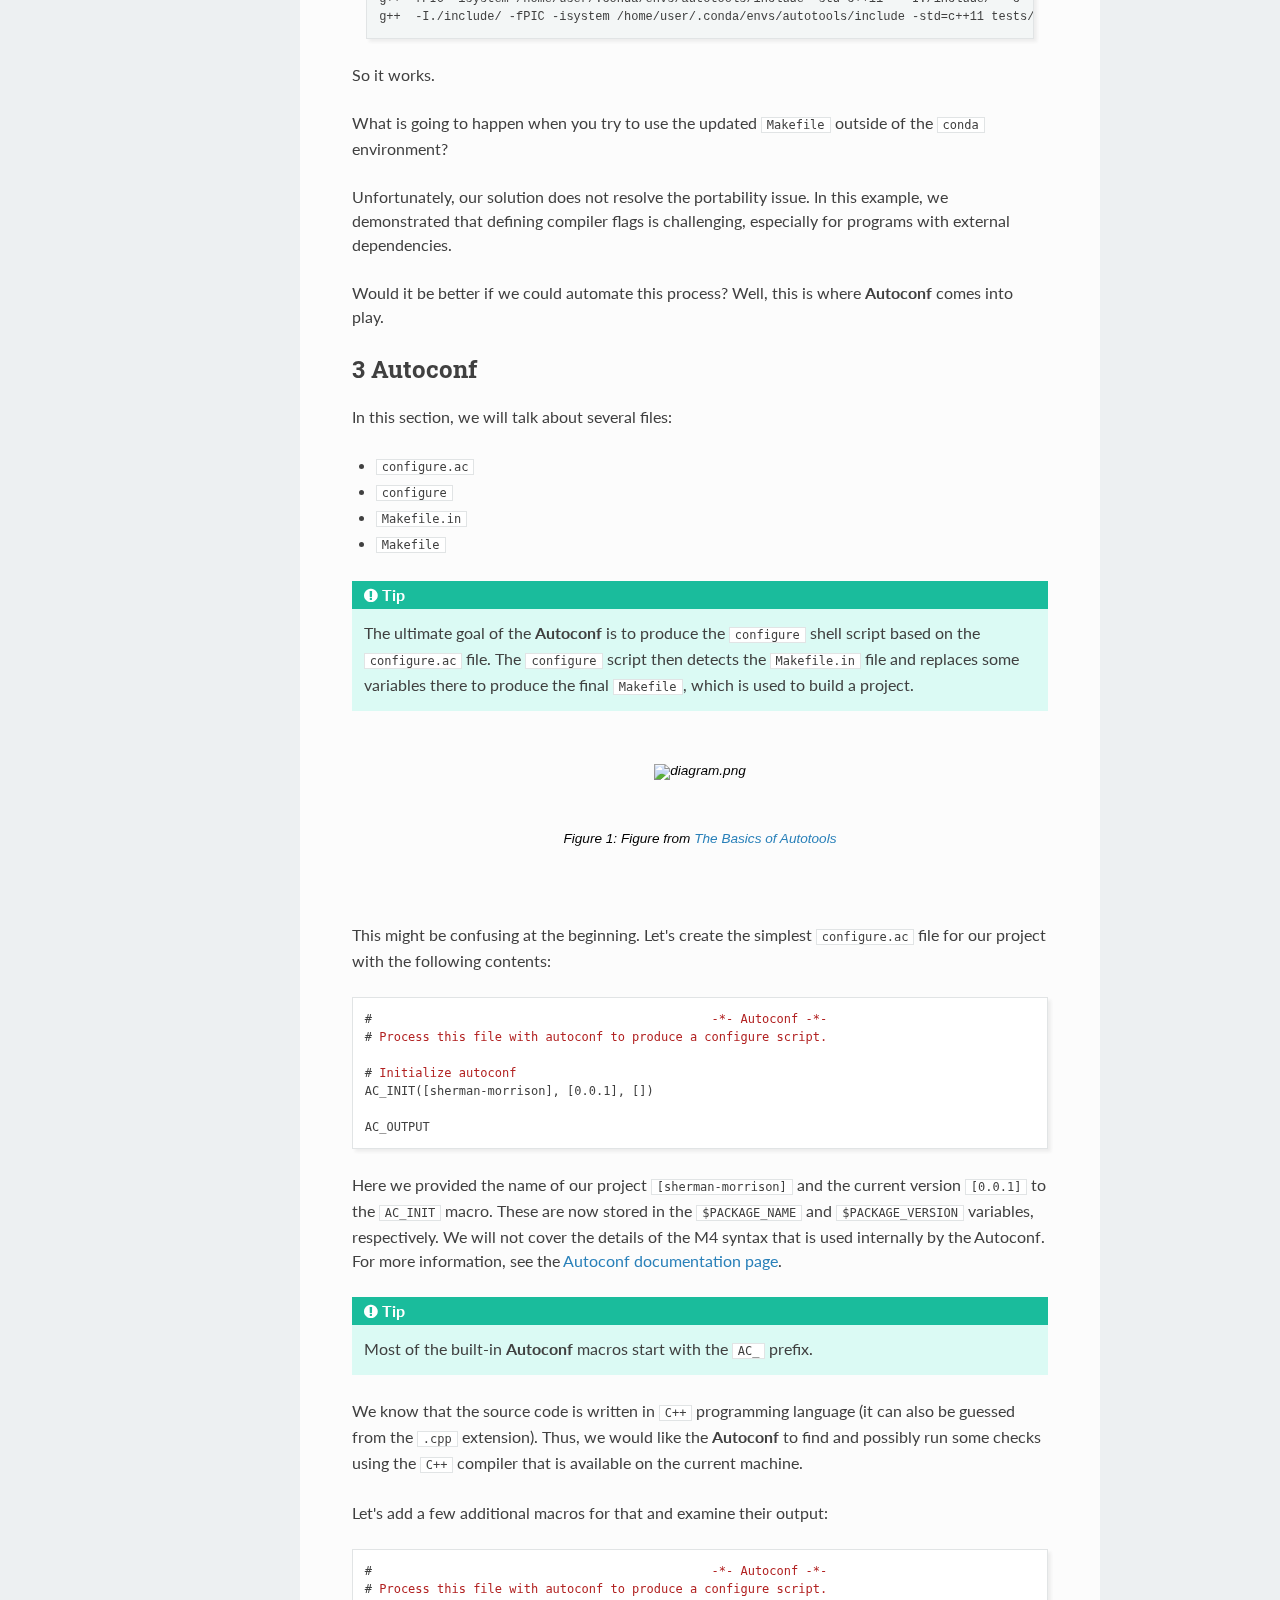
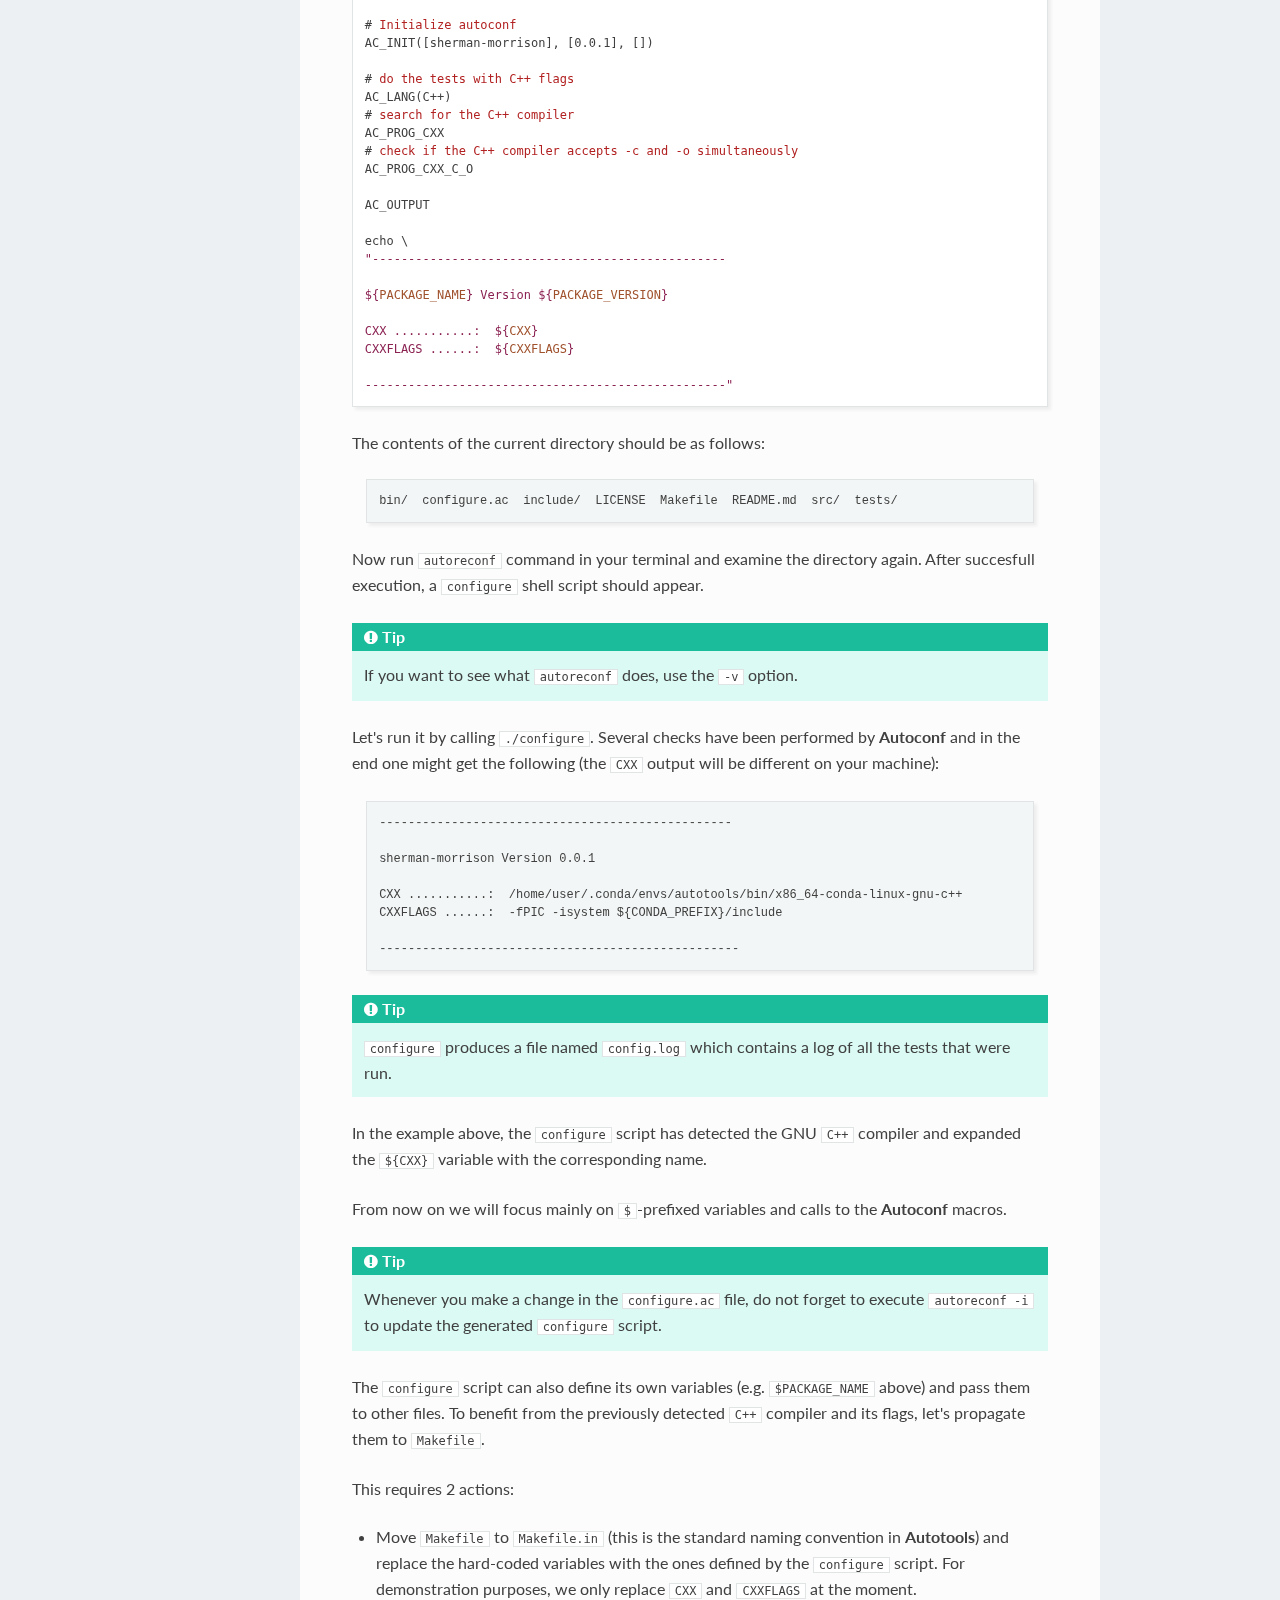
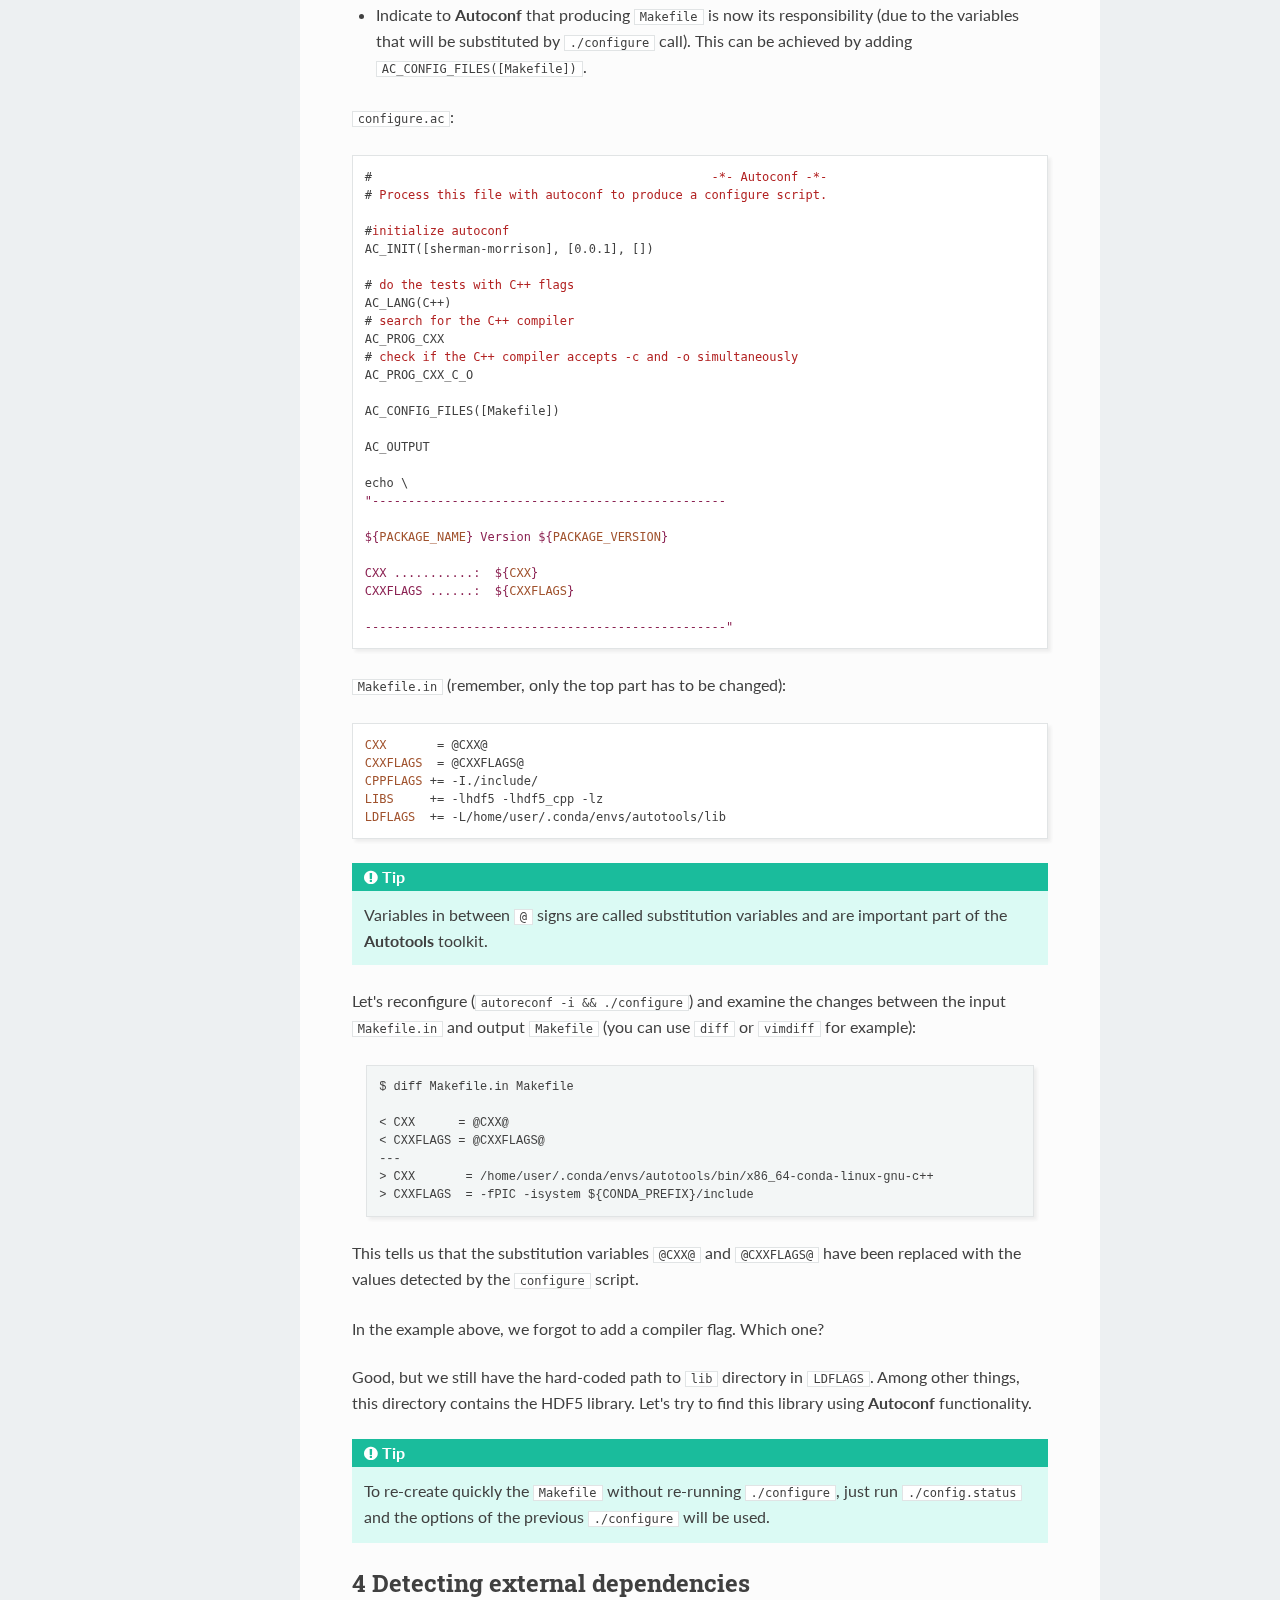
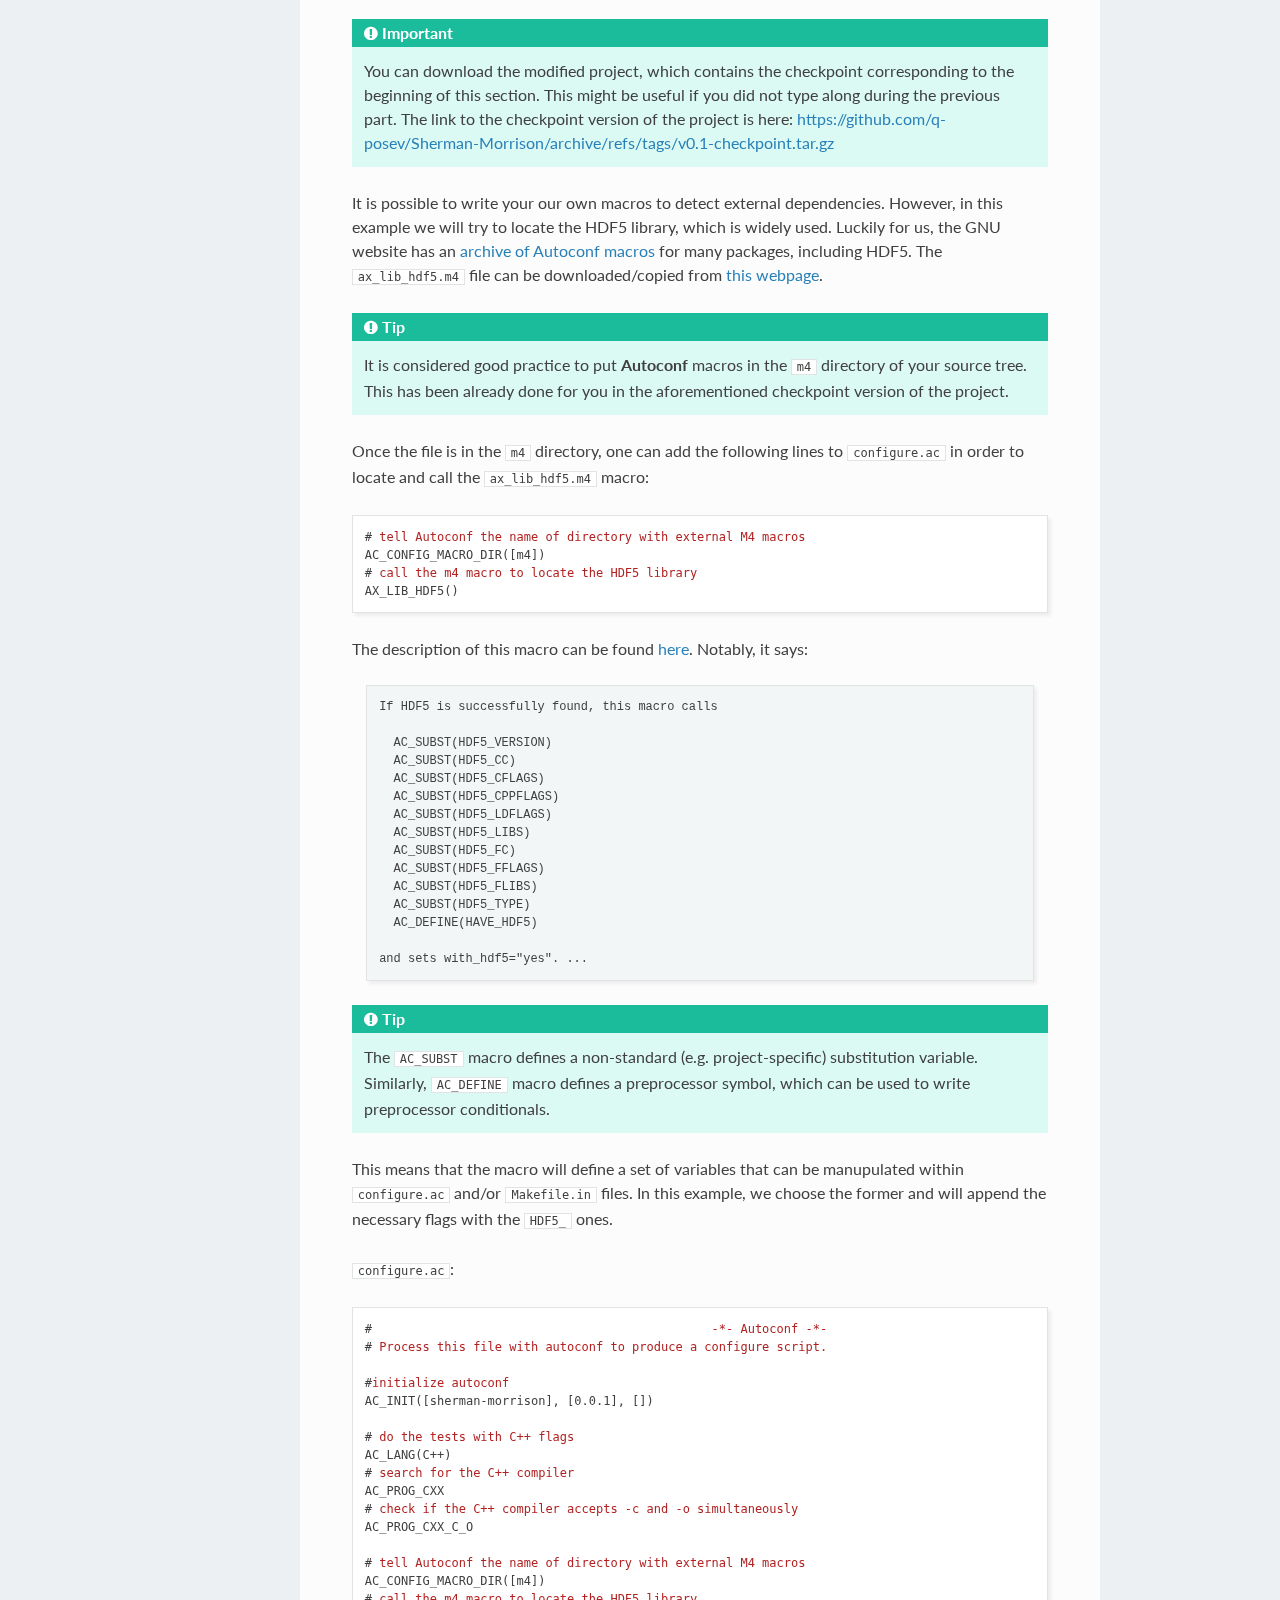
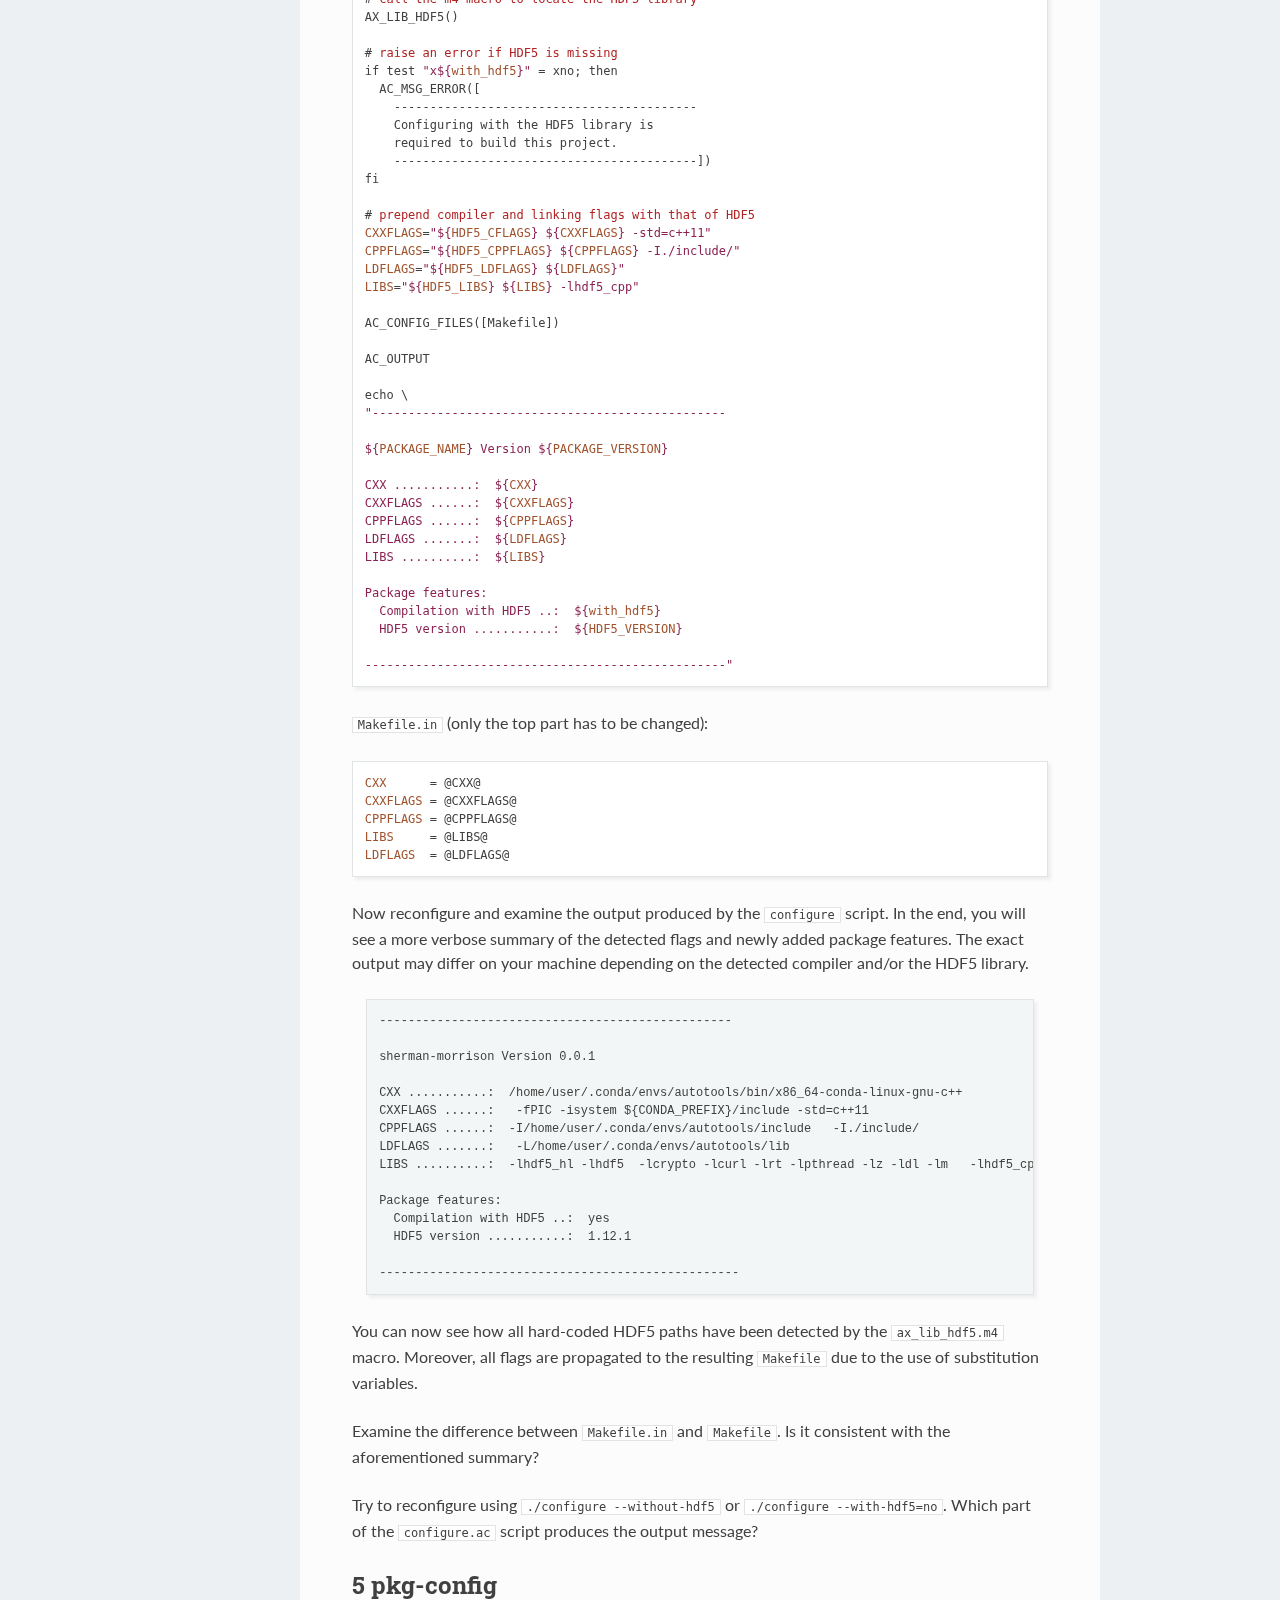
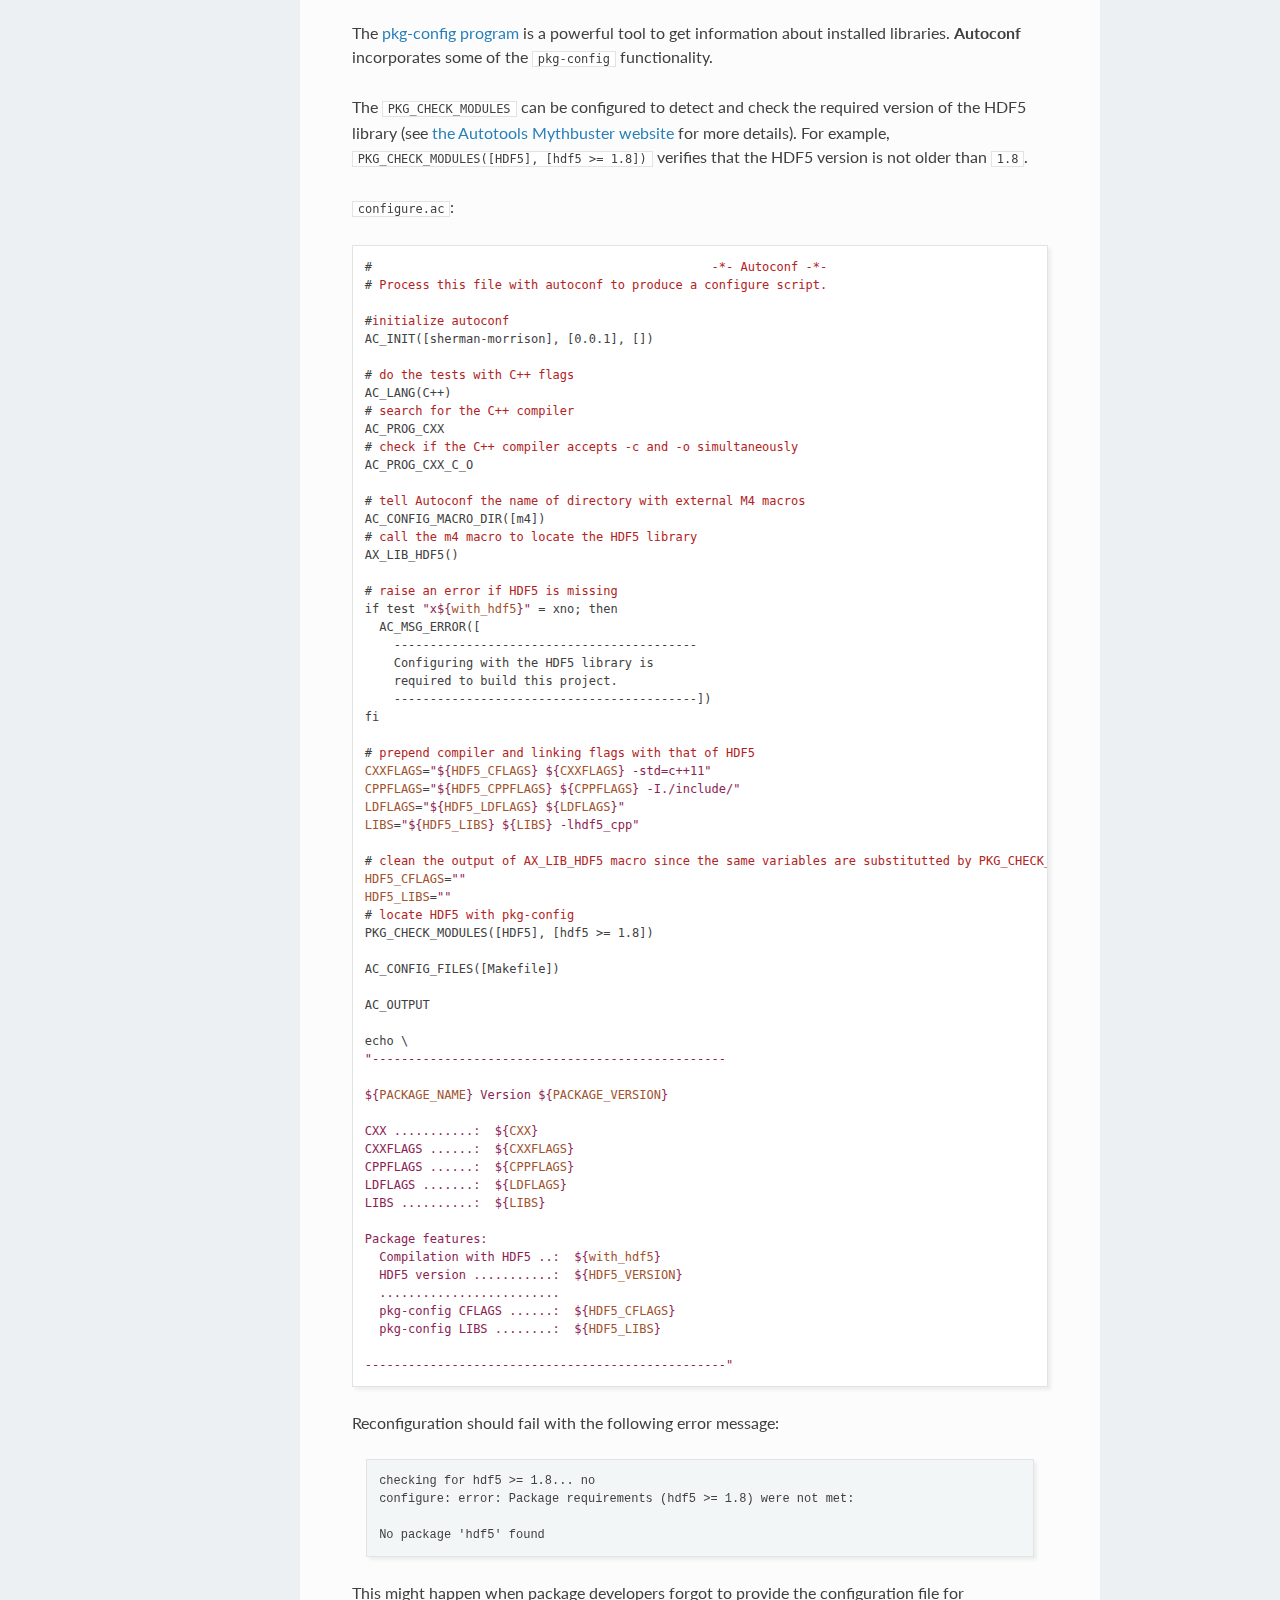
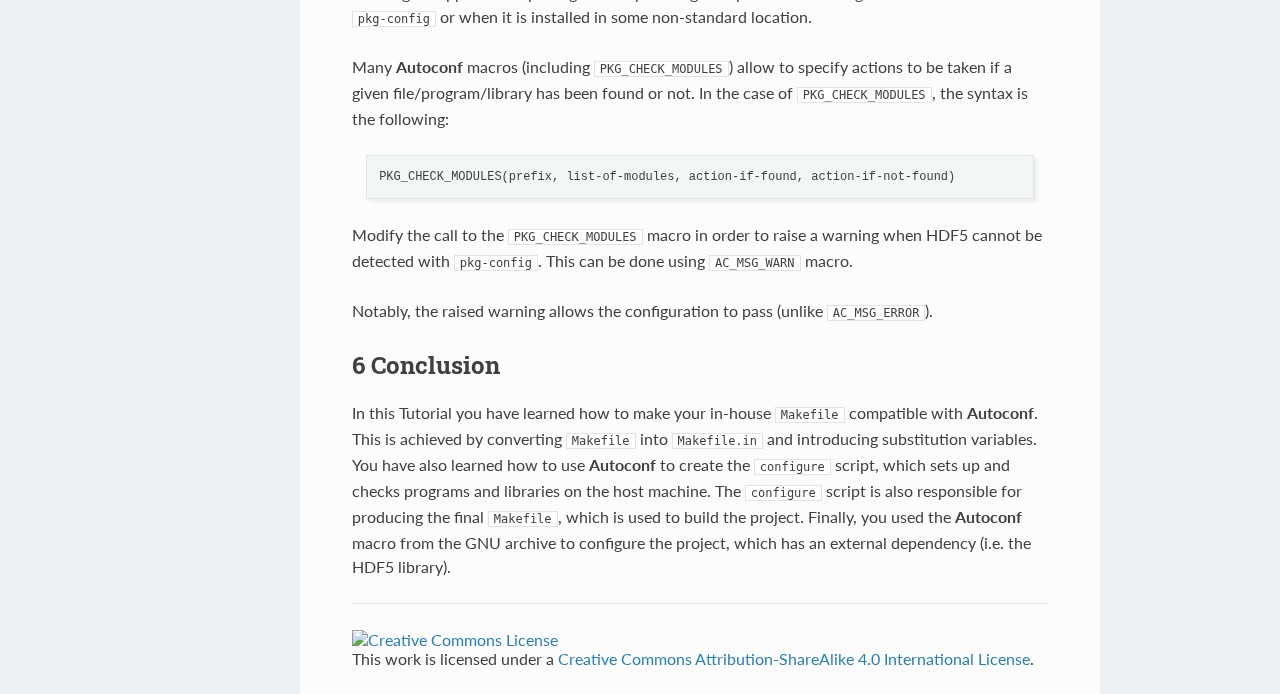
==== commit 6e37d064: "deploy: 121d9d4b11cdeaf766ad0b51e3e6e273859e385e" ====
--- a/autoconf.html
+++ b/autoconf.html
@@ -3,7 +3,7 @@
 "http://www.w3.org/TR/xhtml1/DTD/xhtml1-strict.dtd">
 <html xmlns="http://www.w3.org/1999/xhtml" lang="en" xml:lang="en">
 <head>
-<!-- 2021-11-07 Sun 14:34 -->
+<!-- 2021-11-07 Sun 17:15 -->
 <meta http-equiv="Content-Type" content="text/html;charset=utf-8" />
 <meta name="viewport" content="width=device-width, initial-scale=1" />
 <title>Part I: Autoconf</title>
@@ -244,12 +244,12 @@
 <h2>Table of Contents</h2>
 <div id="text-table-of-contents">
 <ul>
-<li><a href="#org48df6a9">1. Introduction</a></li>
-<li><a href="#org946190f">2. Makefile</a></li>
-<li><a href="#org48f6b94">3. Autoconf</a></li>
-<li><a href="#org1cc4835">4. Detecting external dependencies</a></li>
-<li><a href="#org21e66ef">5. pkg-config</a></li>
-<li><a href="#org0a97f25">6. Conclusion</a></li>
+<li><a href="#orgf5f47a5">1. Introduction</a></li>
+<li><a href="#org1440ee0">2. Makefile</a></li>
+<li><a href="#org4080db3">3. Autoconf</a></li>
+<li><a href="#org3a98774">4. Detecting external dependencies</a></li>
+<li><a href="#org6f2244f">5. pkg-config</a></li>
+<li><a href="#org27968af">6. Conclusion</a></li>
 </ul>
 </div>
 </div>
@@ -257,8 +257,8 @@
 This page contains the <a href="https://www.gnu.org/software/autoconf/">GNU Autoconf</a> tutorial, which is the first part of the <a href="./index.html">Autotools tutorial</a>.
 </p>
 
-<div id="outline-container-org48df6a9" class="outline-2">
-<h2 id="org48df6a9"><span class="section-number-2">1</span> Introduction</h2>
+<div id="outline-container-orgf5f47a5" class="outline-2">
+<h2 id="orgf5f47a5"><span class="section-number-2">1</span> Introduction</h2>
 <div class="outline-text-2" id="text-1">
 <p>
 Building software on different platforms is a challenging task.
@@ -331,8 +331,8 @@
 </div>
 </div>
 
-<div id="outline-container-org946190f" class="outline-2">
-<h2 id="org946190f"><span class="section-number-2">2</span> Makefile</h2>
+<div id="outline-container-org1440ee0" class="outline-2">
+<h2 id="org1440ee0"><span class="section-number-2">2</span> Makefile</h2>
 <div class="outline-text-2" id="text-2">
 <p>
 Below is the <code>Makefile</code> of our project:
@@ -470,8 +470,8 @@
 </div>
 </div>
 
-<div id="outline-container-org48f6b94" class="outline-2">
-<h2 id="org48f6b94"><span class="section-number-2">3</span> Autoconf</h2>
+<div id="outline-container-org4080db3" class="outline-2">
+<h2 id="org4080db3"><span class="section-number-2">3</span> Autoconf</h2>
 <div class="outline-text-2" id="text-3">
 <p>
 In this section, we will talk about several files:
@@ -741,8 +741,8 @@
 </div>
 </div>
 
-<div id="outline-container-org1cc4835" class="outline-2">
-<h2 id="org1cc4835"><span class="section-number-2">4</span> Detecting external dependencies</h2>
+<div id="outline-container-org3a98774" class="outline-2">
+<h2 id="org3a98774"><span class="section-number-2">4</span> Detecting external dependencies</h2>
 <div class="outline-text-2" id="text-4">
 <div class="important">
 <p>
@@ -939,8 +939,8 @@
 </div>
 </div>
 
-<div id="outline-container-org21e66ef" class="outline-2">
-<h2 id="org21e66ef"><span class="section-number-2">5</span> pkg-config</h2>
+<div id="outline-container-org6f2244f" class="outline-2">
+<h2 id="org6f2244f"><span class="section-number-2">5</span> pkg-config</h2>
 <div class="outline-text-2" id="text-5">
 <p>
 The <a href="https://linux.die.net/man/1/pkg-config">pkg-config program</a> is a powerful tool to get information about installed libraries.
@@ -1062,8 +1062,8 @@
 </div>
 </div>
 
-<div id="outline-container-org0a97f25" class="outline-2">
-<h2 id="org0a97f25"><span class="section-number-2">6</span> Conclusion</h2>
+<div id="outline-container-org27968af" class="outline-2">
+<h2 id="org27968af"><span class="section-number-2">6</span> Conclusion</h2>
 <div class="outline-text-2" id="text-6">
 <p>
 In this Tutorial you have learned how to make your in-house <code>Makefile</code> compatible with <b>Autoconf</b>.
@@ -1080,7 +1080,7 @@
 </div>
 <div id="postamble" class="status">
 <p class="author">Author: Evgeny Posenitskiy, Anthony Scemama</p>
-<p class="date">Created: 2021-11-07 Sun 14:34</p>
+<p class="date">Created: 2021-11-07 Sun 17:15</p>
 <p class="validation"><a href="http://validator.w3.org/check?uri=referer">Validate</a></p>
 </div>
 </body>
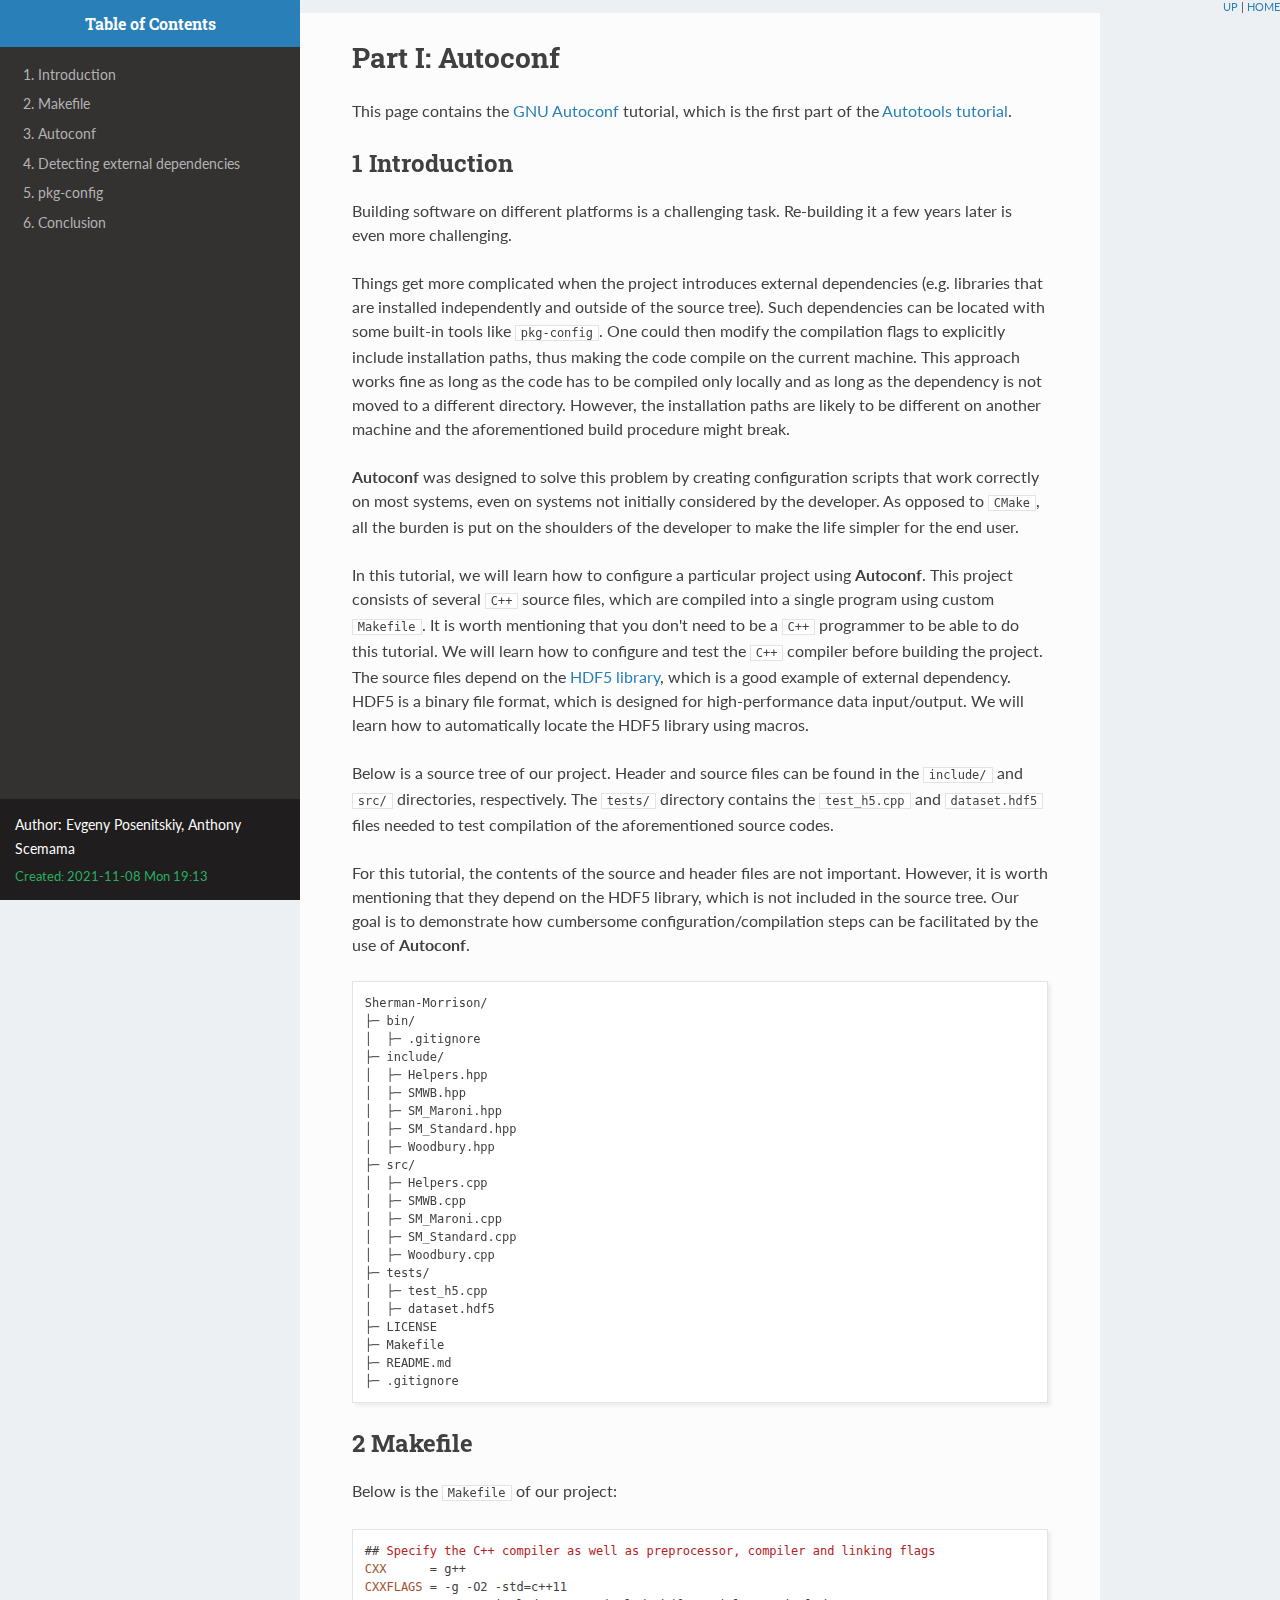
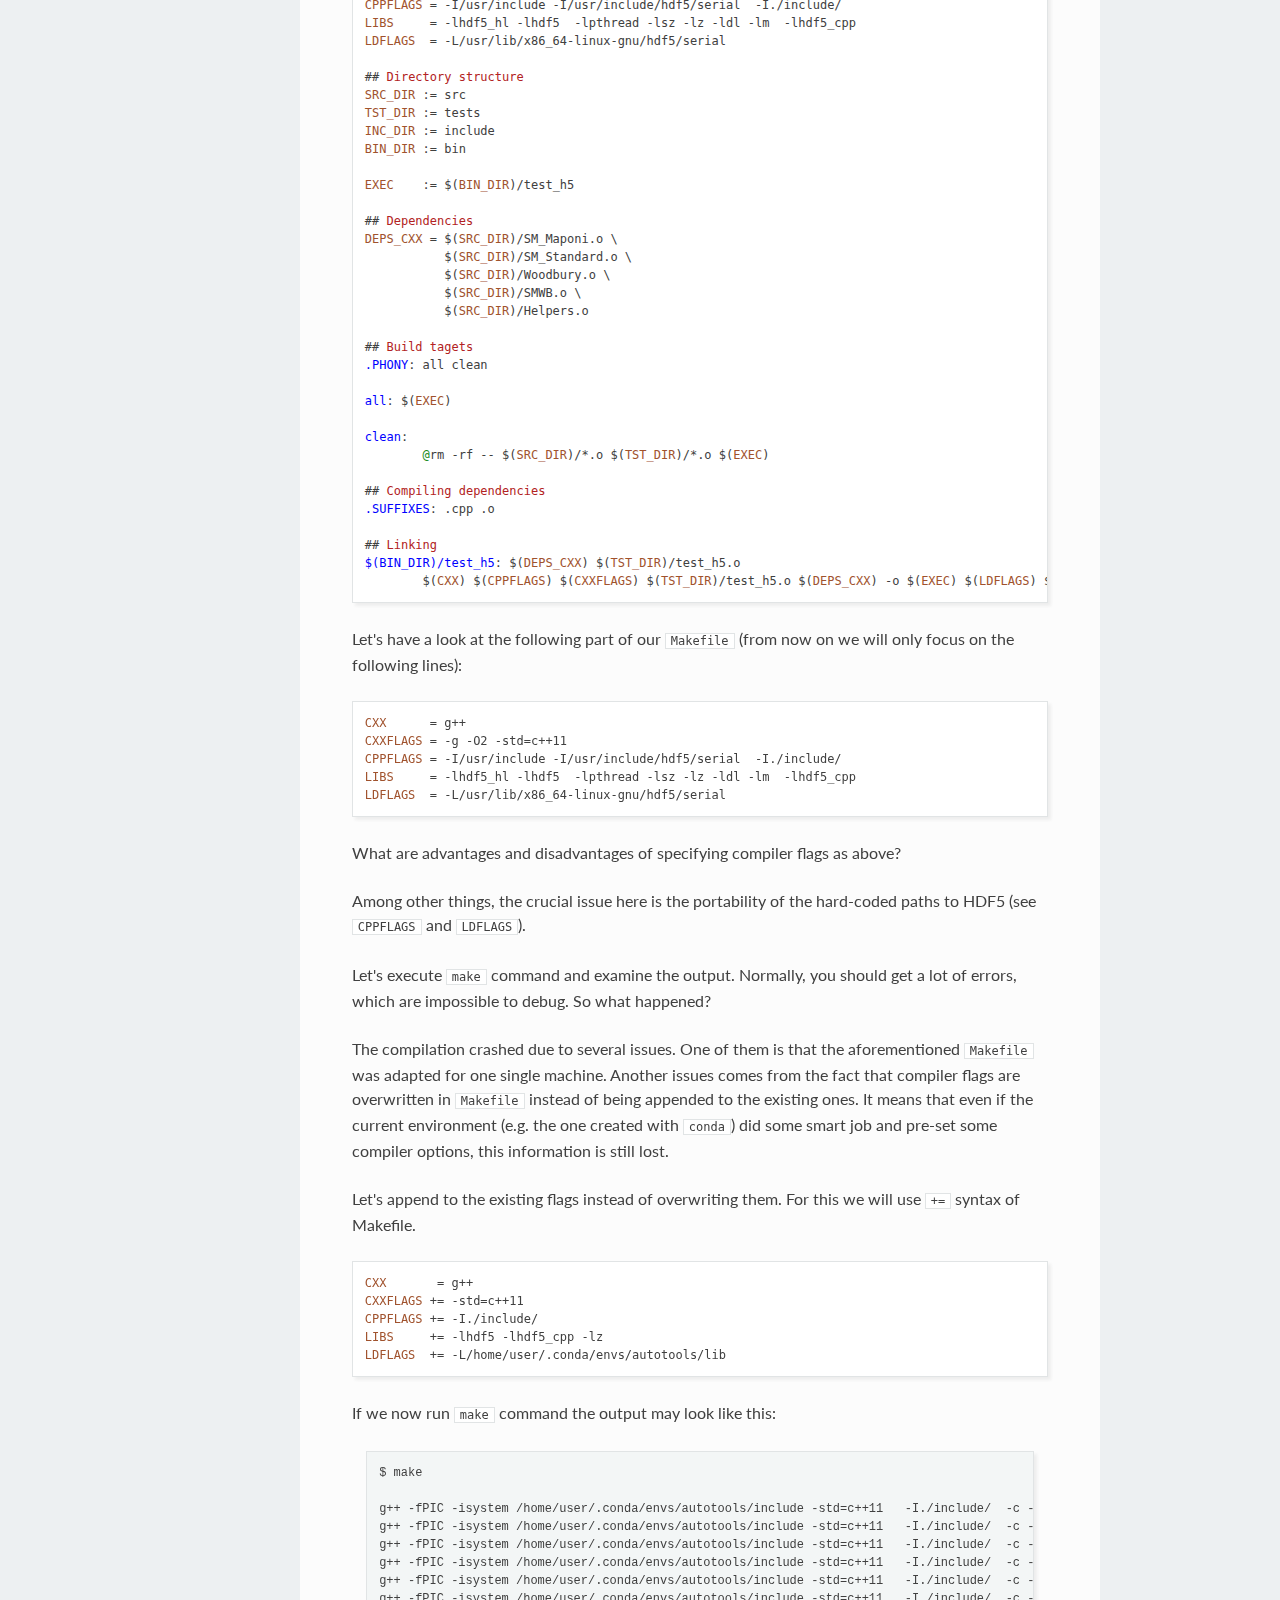
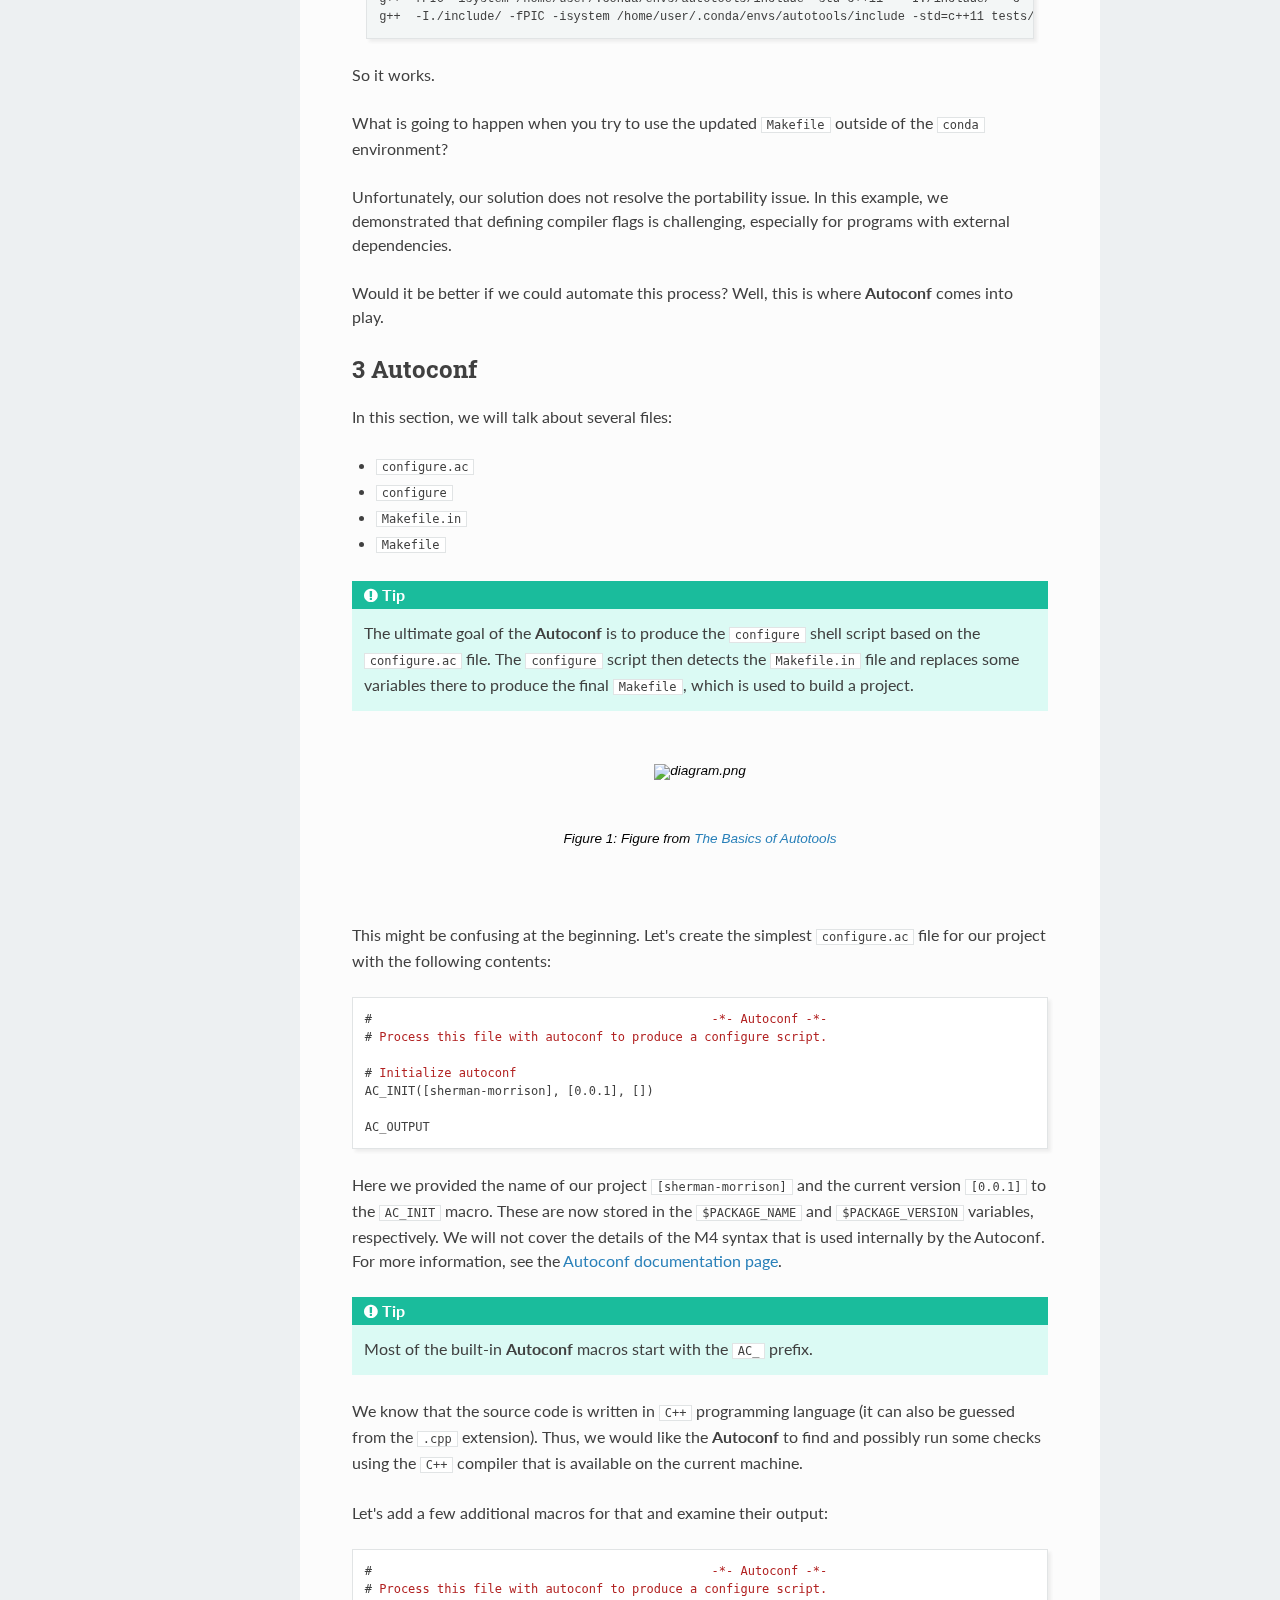
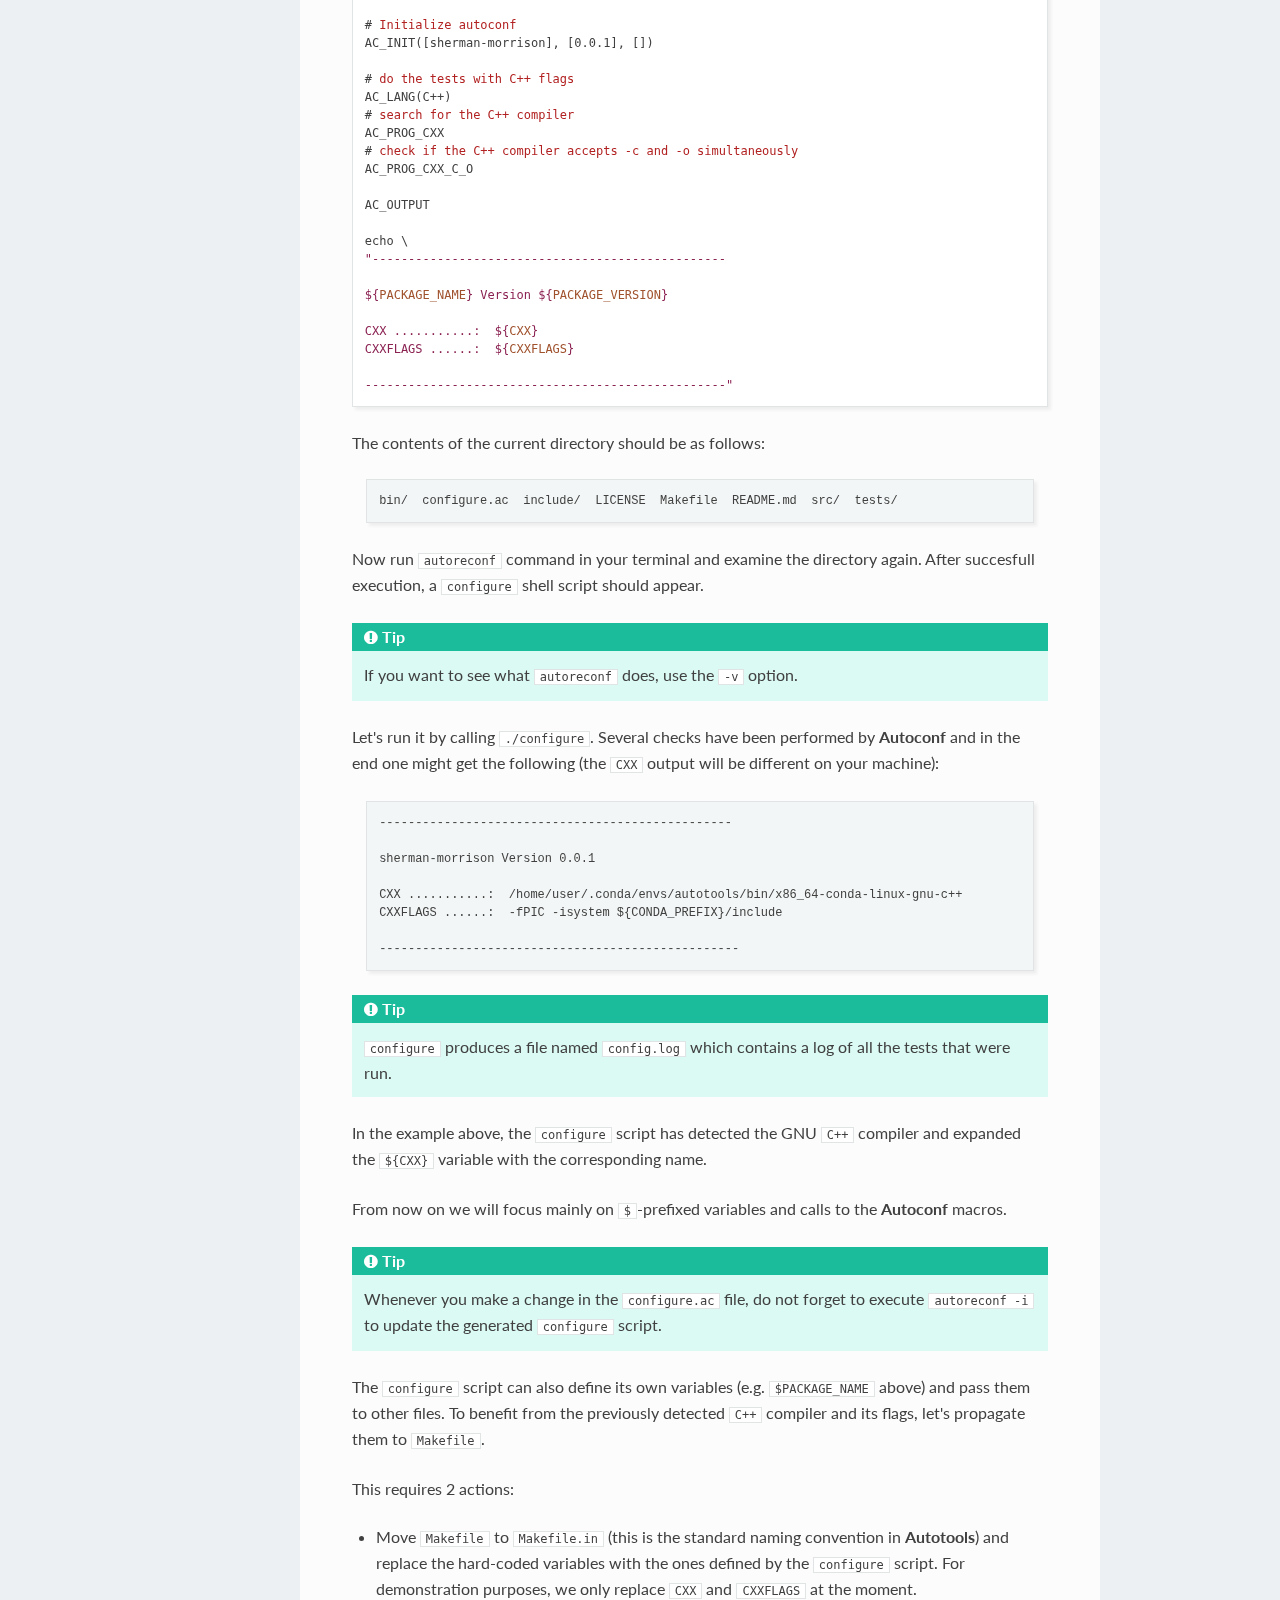
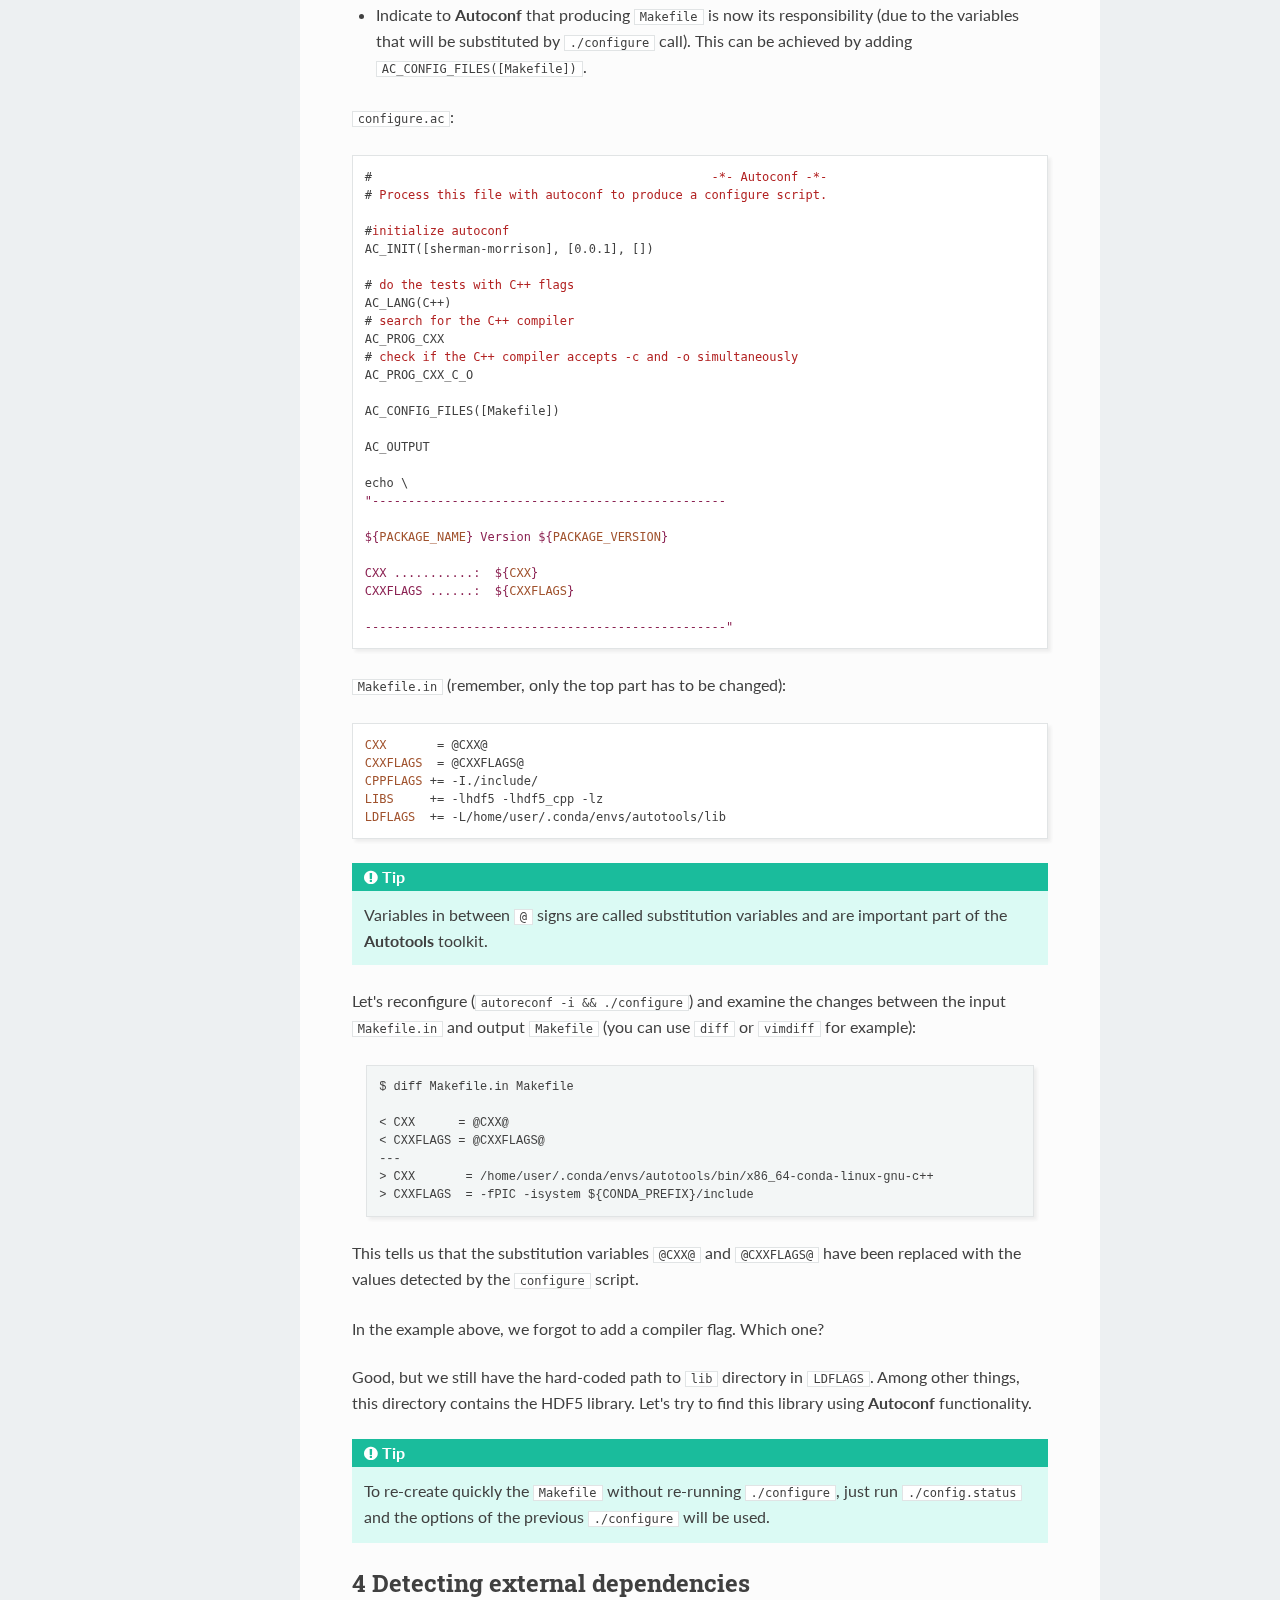
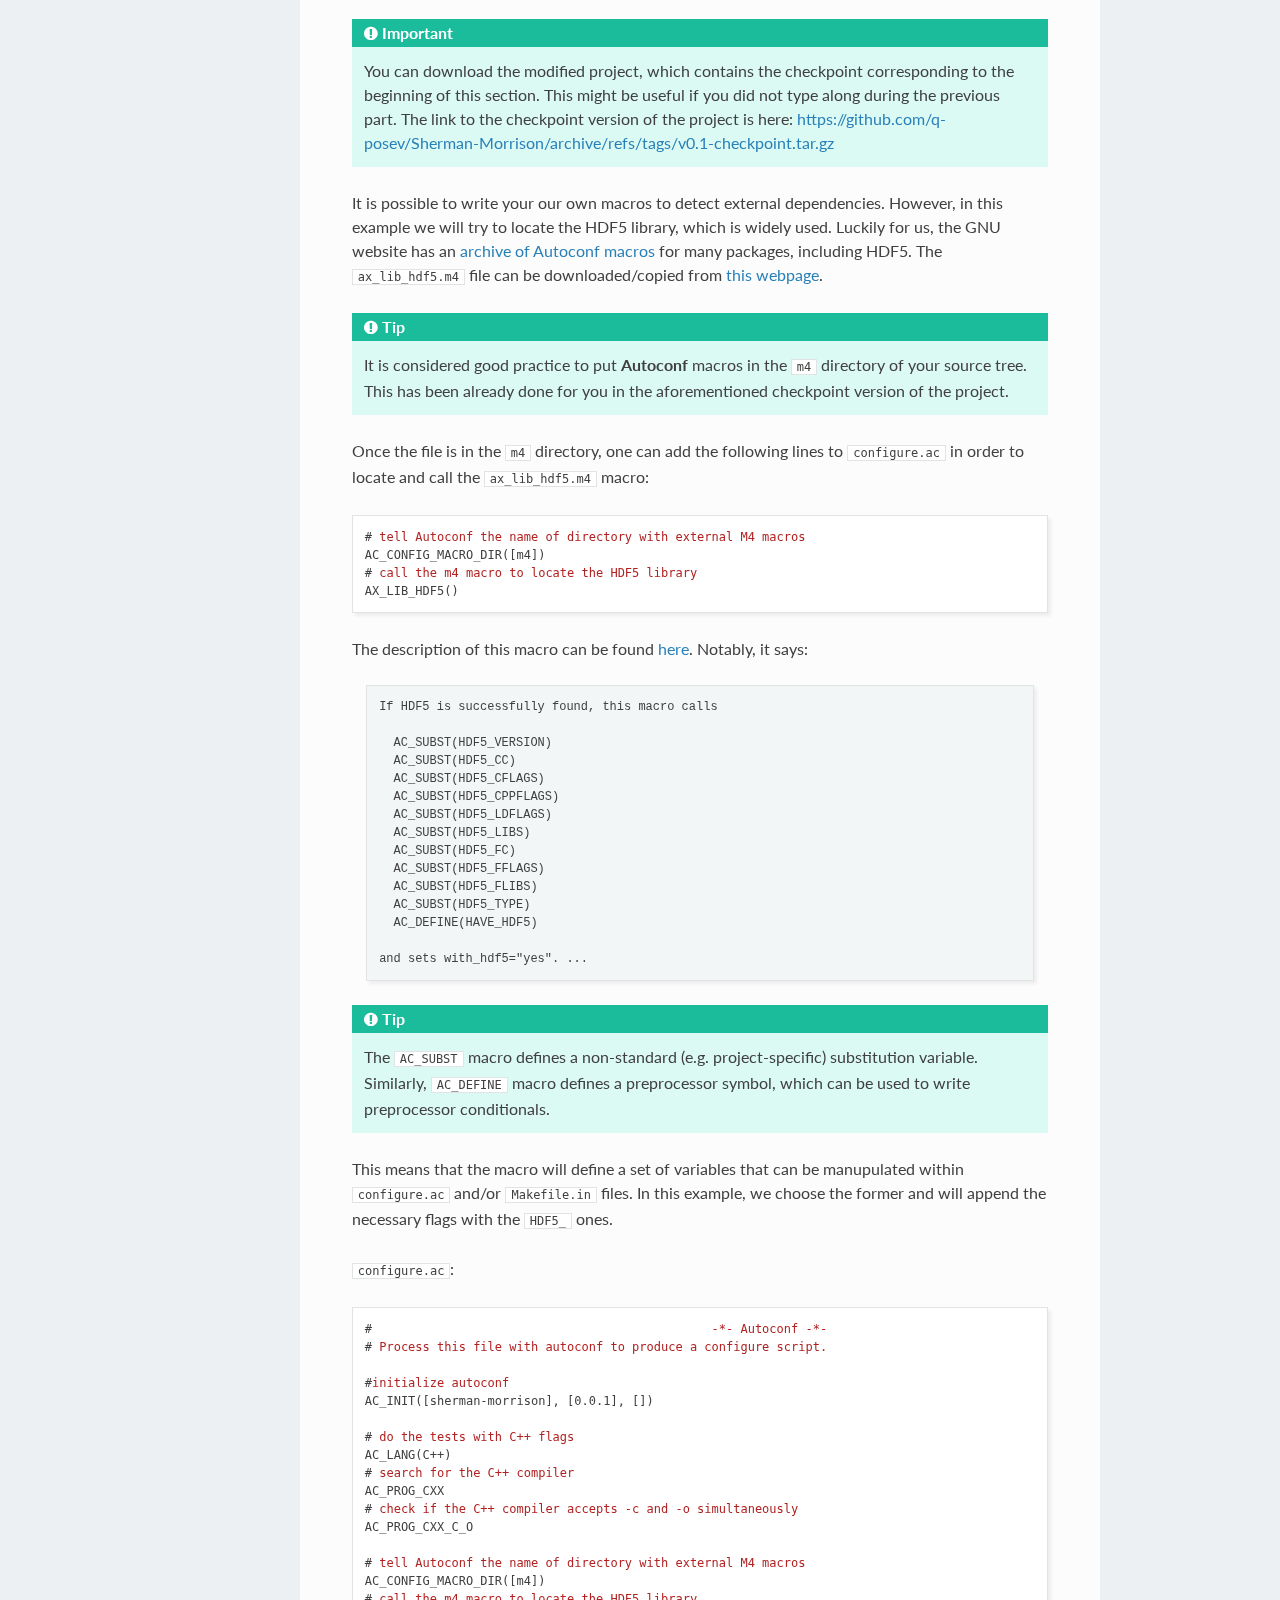
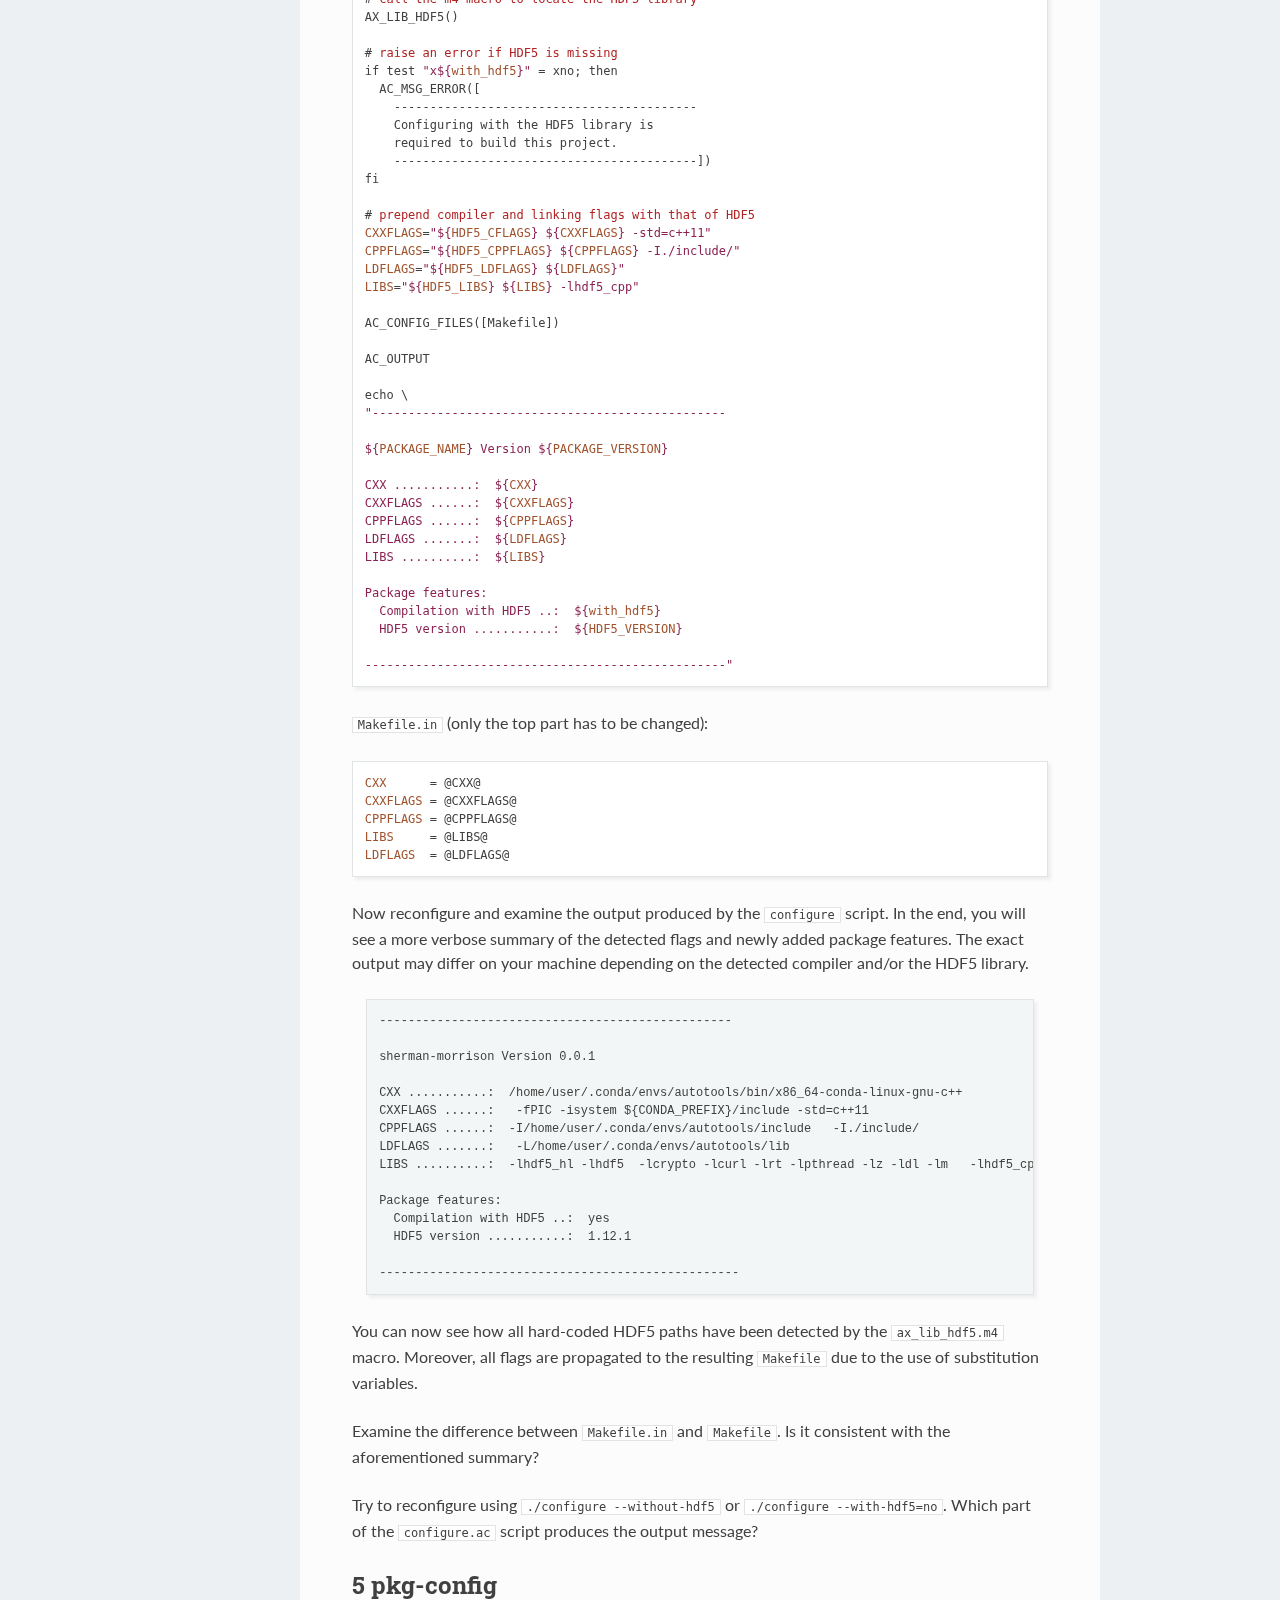
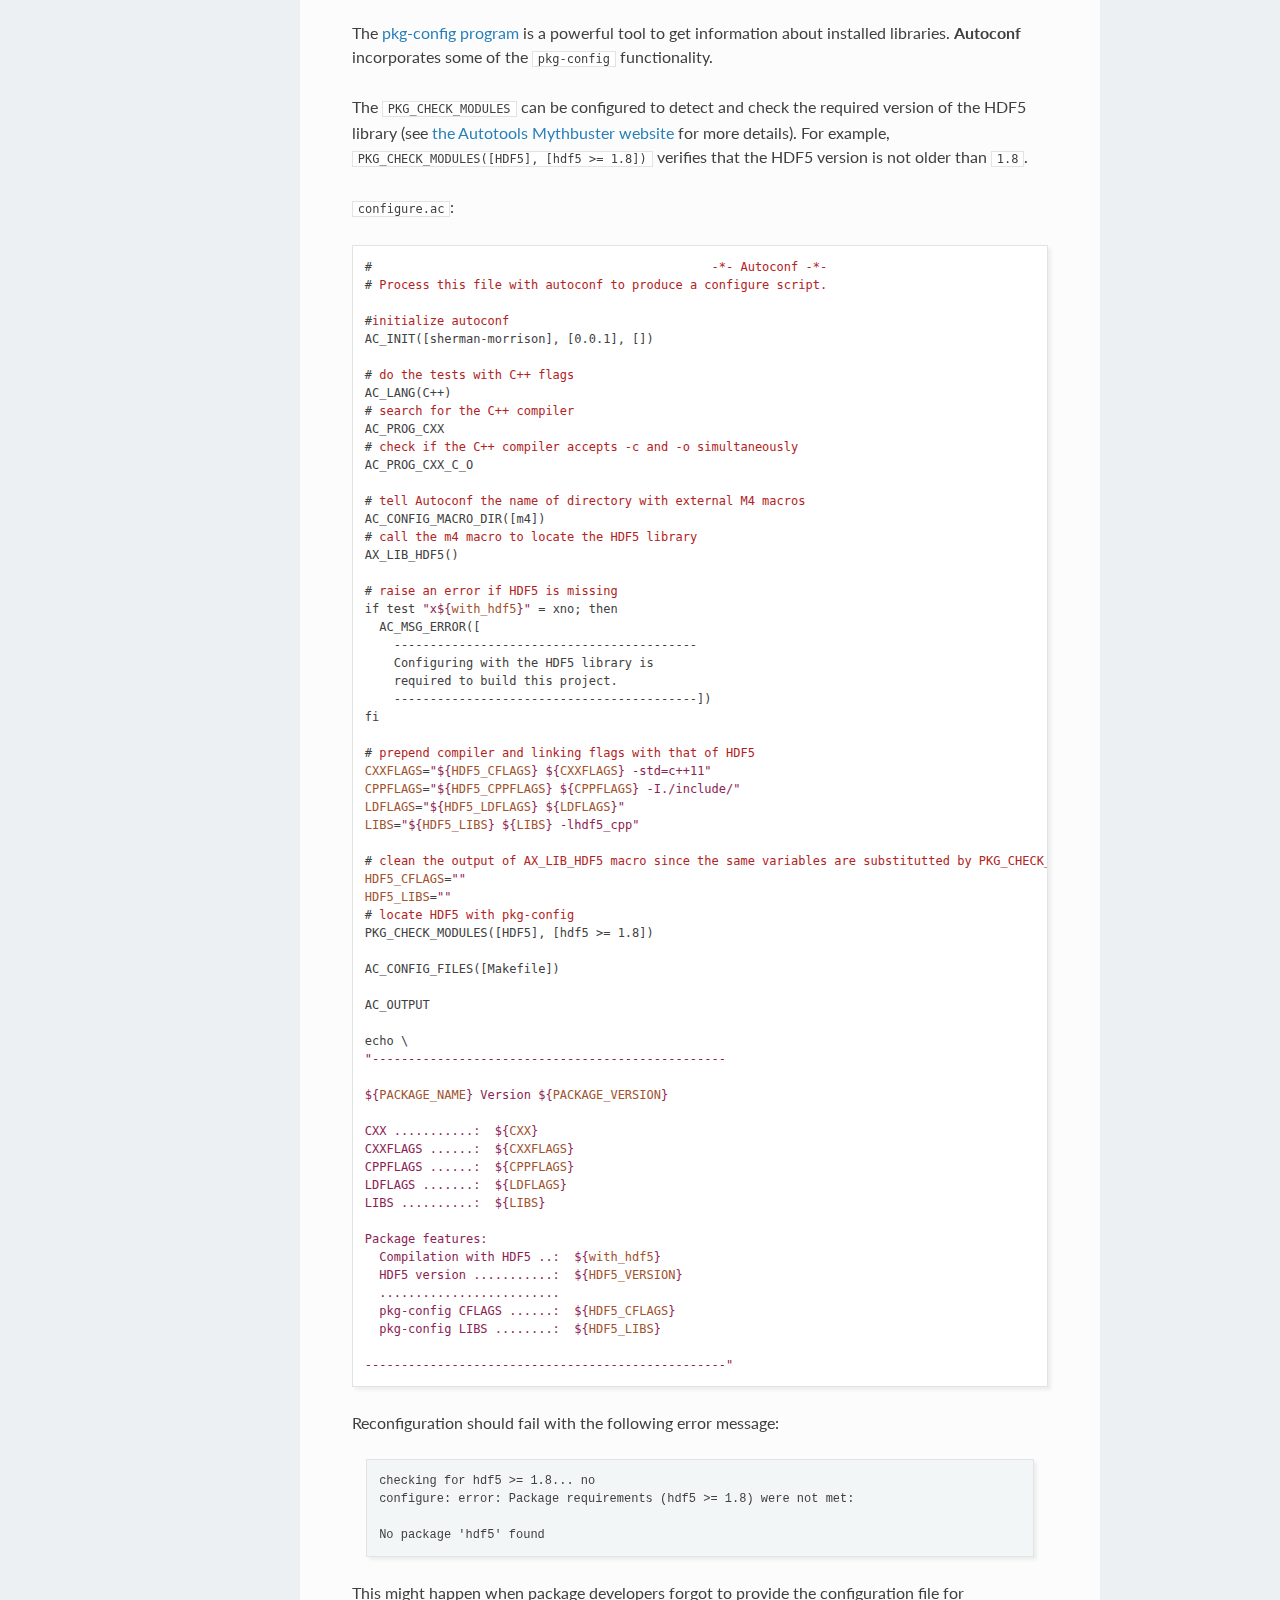
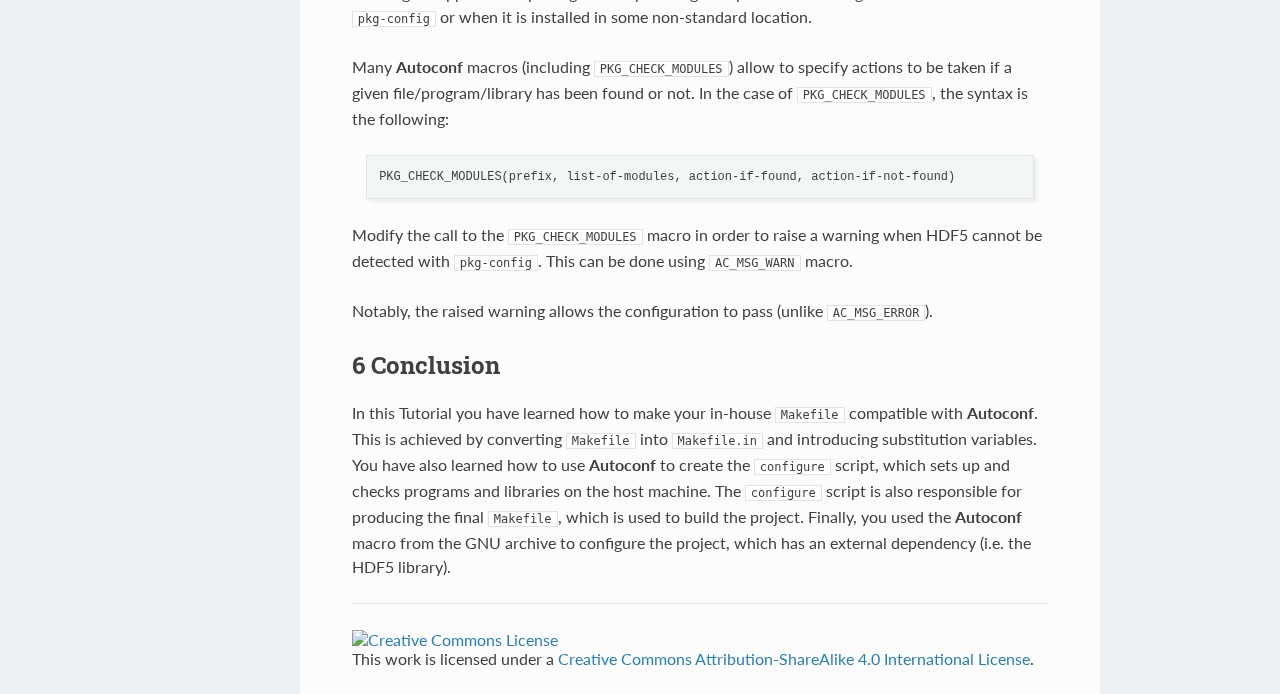
==== commit 2b528635: "deploy: ad81b0817765a31a5c57760a30da5e2f1eec1427" ====
--- a/autoconf.html
+++ b/autoconf.html
@@ -3,7 +3,7 @@
 "http://www.w3.org/TR/xhtml1/DTD/xhtml1-strict.dtd">
 <html xmlns="http://www.w3.org/1999/xhtml" lang="en" xml:lang="en">
 <head>
-<!-- 2021-11-07 Sun 17:15 -->
+<!-- 2021-11-08 Mon 19:13 -->
 <meta http-equiv="Content-Type" content="text/html;charset=utf-8" />
 <meta name="viewport" content="width=device-width, initial-scale=1" />
 <title>Part I: Autoconf</title>
@@ -244,12 +244,12 @@
 <h2>Table of Contents</h2>
 <div id="text-table-of-contents">
 <ul>
-<li><a href="#orgf5f47a5">1. Introduction</a></li>
-<li><a href="#org1440ee0">2. Makefile</a></li>
-<li><a href="#org4080db3">3. Autoconf</a></li>
-<li><a href="#org3a98774">4. Detecting external dependencies</a></li>
-<li><a href="#org6f2244f">5. pkg-config</a></li>
-<li><a href="#org27968af">6. Conclusion</a></li>
+<li><a href="#orgf581fec">1. Introduction</a></li>
+<li><a href="#orgcb44664">2. Makefile</a></li>
+<li><a href="#org3e98e14">3. Autoconf</a></li>
+<li><a href="#org8bae20d">4. Detecting external dependencies</a></li>
+<li><a href="#orgdffdc66">5. pkg-config</a></li>
+<li><a href="#org7a01a1d">6. Conclusion</a></li>
 </ul>
 </div>
 </div>
@@ -257,8 +257,8 @@
 This page contains the <a href="https://www.gnu.org/software/autoconf/">GNU Autoconf</a> tutorial, which is the first part of the <a href="./index.html">Autotools tutorial</a>.
 </p>
 
-<div id="outline-container-orgf5f47a5" class="outline-2">
-<h2 id="orgf5f47a5"><span class="section-number-2">1</span> Introduction</h2>
+<div id="outline-container-orgf581fec" class="outline-2">
+<h2 id="orgf581fec"><span class="section-number-2">1</span> Introduction</h2>
 <div class="outline-text-2" id="text-1">
 <p>
 Building software on different platforms is a challenging task.
@@ -331,8 +331,8 @@
 </div>
 </div>
 
-<div id="outline-container-org1440ee0" class="outline-2">
-<h2 id="org1440ee0"><span class="section-number-2">2</span> Makefile</h2>
+<div id="outline-container-orgcb44664" class="outline-2">
+<h2 id="orgcb44664"><span class="section-number-2">2</span> Makefile</h2>
 <div class="outline-text-2" id="text-2">
 <p>
 Below is the <code>Makefile</code> of our project:
@@ -470,8 +470,8 @@
 </div>
 </div>
 
-<div id="outline-container-org4080db3" class="outline-2">
-<h2 id="org4080db3"><span class="section-number-2">3</span> Autoconf</h2>
+<div id="outline-container-org3e98e14" class="outline-2">
+<h2 id="org3e98e14"><span class="section-number-2">3</span> Autoconf</h2>
 <div class="outline-text-2" id="text-3">
 <p>
 In this section, we will talk about several files:
@@ -741,8 +741,8 @@
 </div>
 </div>
 
-<div id="outline-container-org3a98774" class="outline-2">
-<h2 id="org3a98774"><span class="section-number-2">4</span> Detecting external dependencies</h2>
+<div id="outline-container-org8bae20d" class="outline-2">
+<h2 id="org8bae20d"><span class="section-number-2">4</span> Detecting external dependencies</h2>
 <div class="outline-text-2" id="text-4">
 <div class="important">
 <p>
@@ -939,8 +939,8 @@
 </div>
 </div>
 
-<div id="outline-container-org6f2244f" class="outline-2">
-<h2 id="org6f2244f"><span class="section-number-2">5</span> pkg-config</h2>
+<div id="outline-container-orgdffdc66" class="outline-2">
+<h2 id="orgdffdc66"><span class="section-number-2">5</span> pkg-config</h2>
 <div class="outline-text-2" id="text-5">
 <p>
 The <a href="https://linux.die.net/man/1/pkg-config">pkg-config program</a> is a powerful tool to get information about installed libraries.
@@ -1062,8 +1062,8 @@
 </div>
 </div>
 
-<div id="outline-container-org27968af" class="outline-2">
-<h2 id="org27968af"><span class="section-number-2">6</span> Conclusion</h2>
+<div id="outline-container-org7a01a1d" class="outline-2">
+<h2 id="org7a01a1d"><span class="section-number-2">6</span> Conclusion</h2>
 <div class="outline-text-2" id="text-6">
 <p>
 In this Tutorial you have learned how to make your in-house <code>Makefile</code> compatible with <b>Autoconf</b>.
@@ -1080,7 +1080,7 @@
 </div>
 <div id="postamble" class="status">
 <p class="author">Author: Evgeny Posenitskiy, Anthony Scemama</p>
-<p class="date">Created: 2021-11-07 Sun 17:15</p>
+<p class="date">Created: 2021-11-08 Mon 19:13</p>
 <p class="validation"><a href="http://validator.w3.org/check?uri=referer">Validate</a></p>
 </div>
 </body>
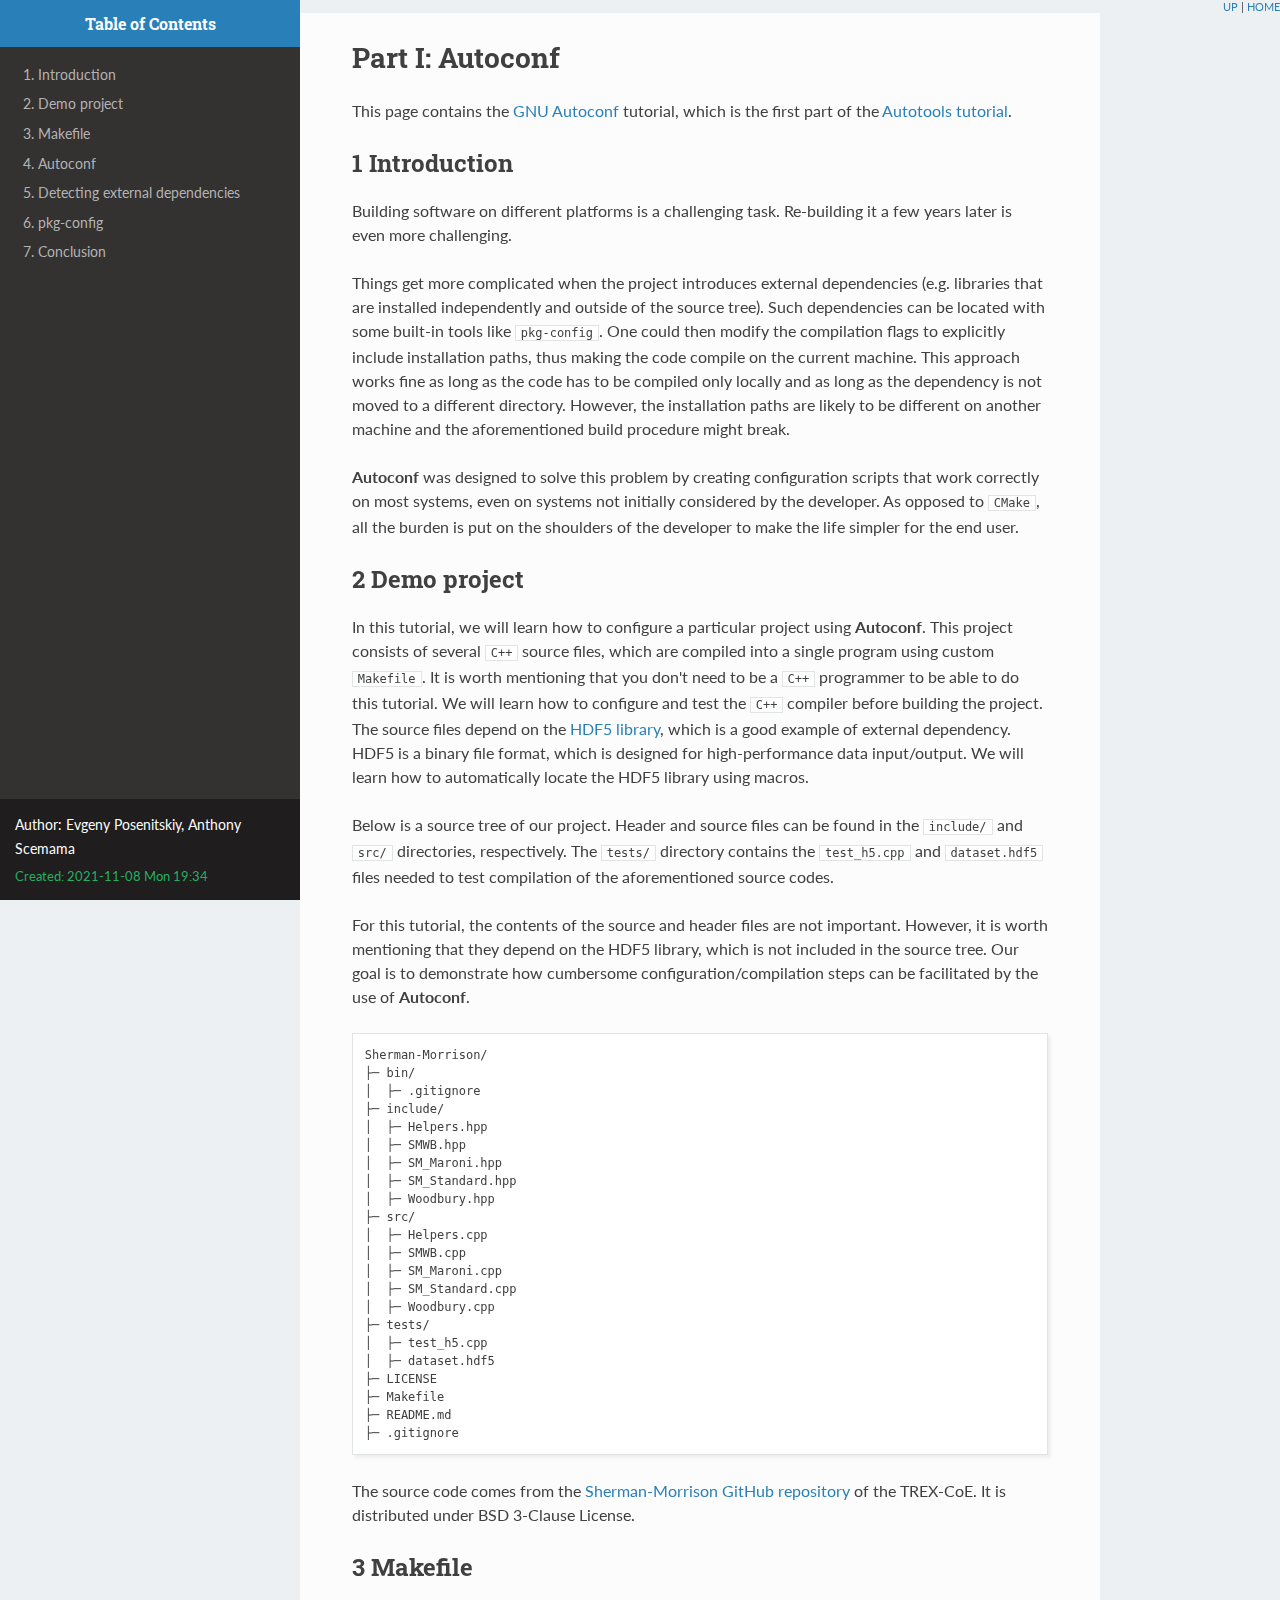
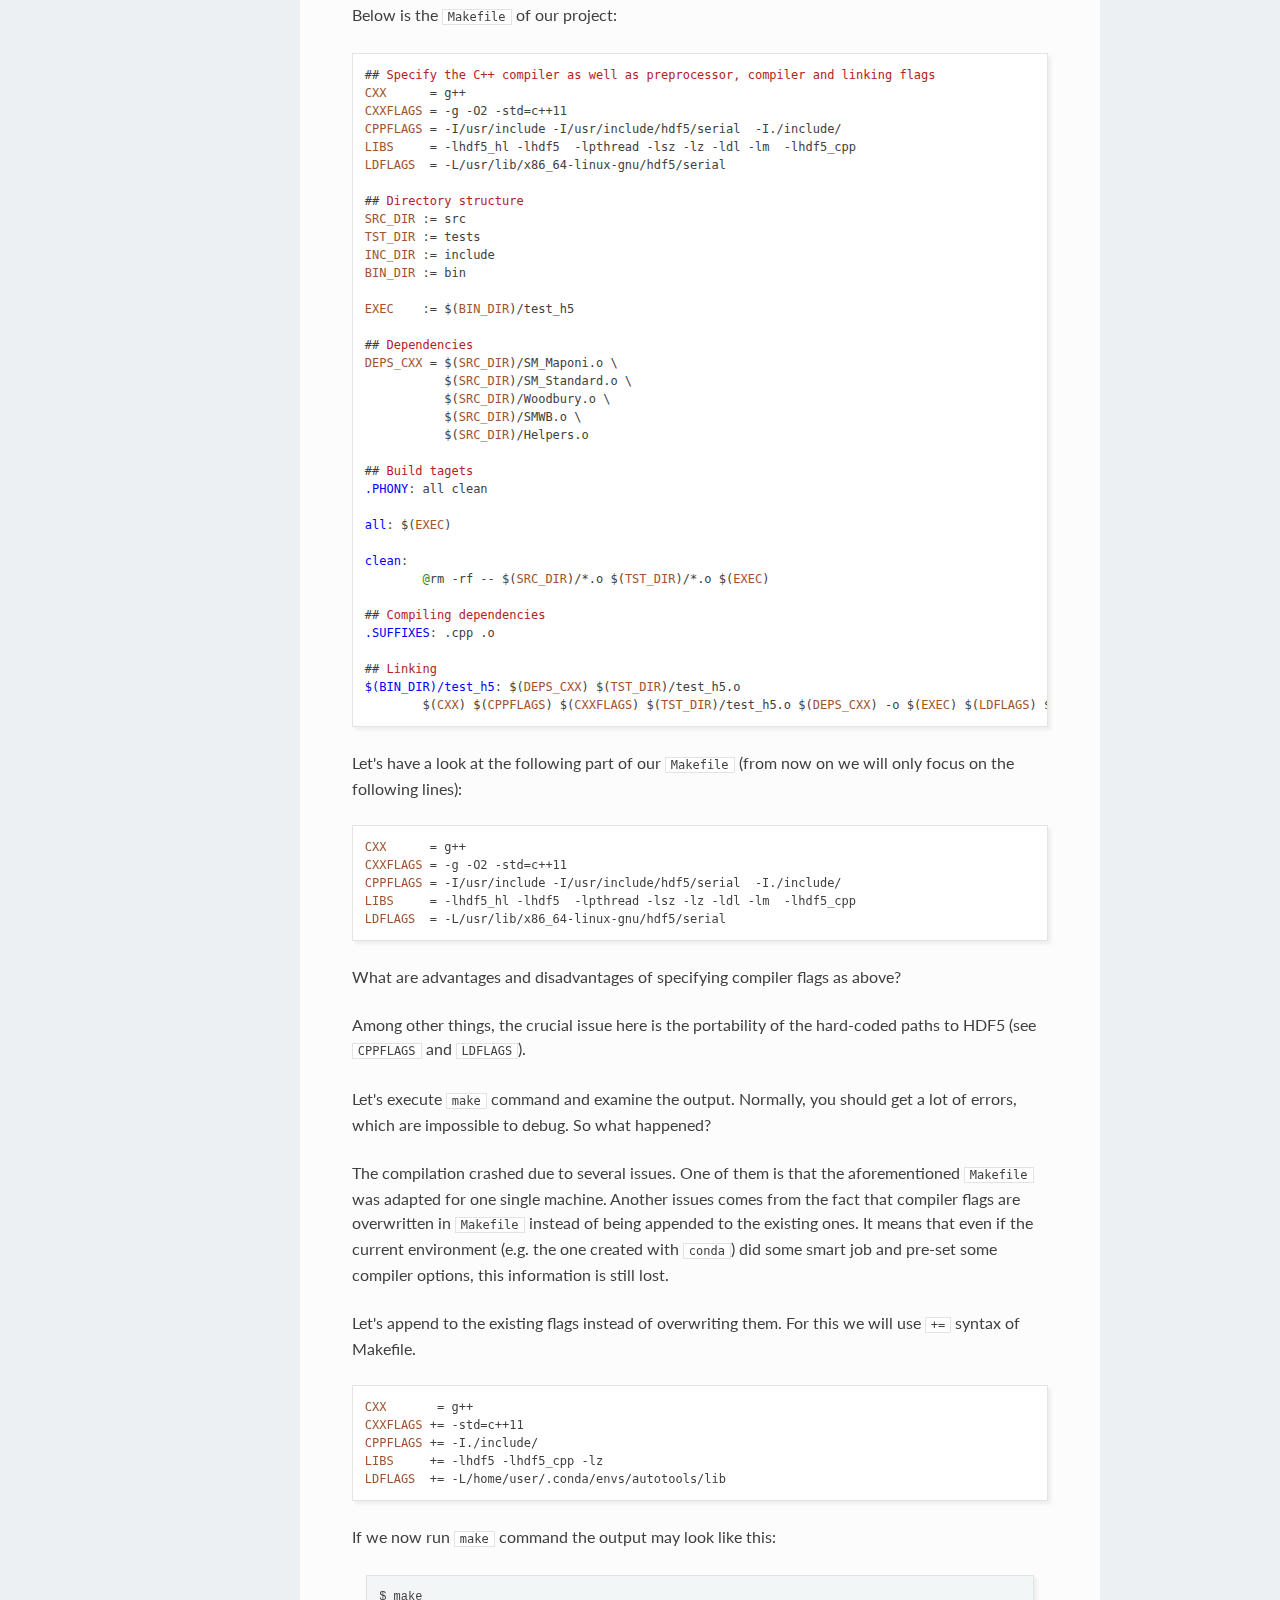
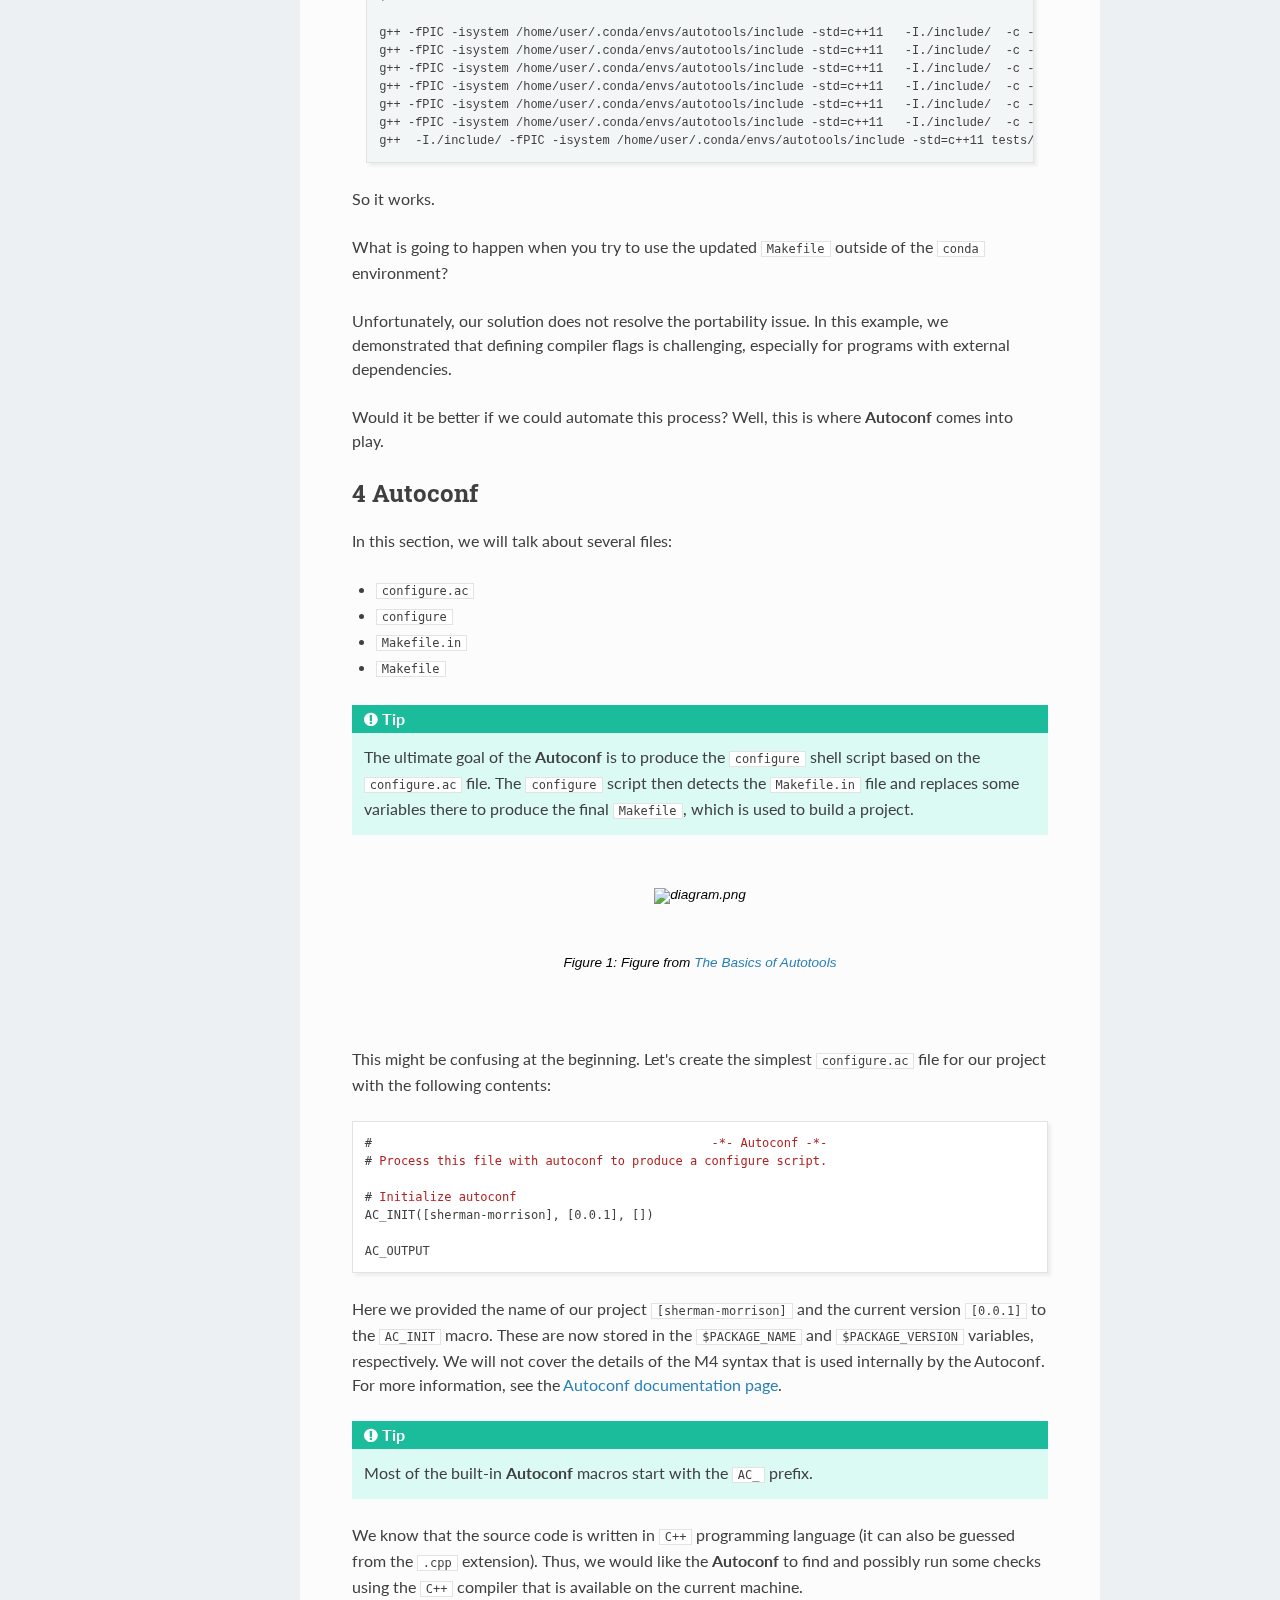
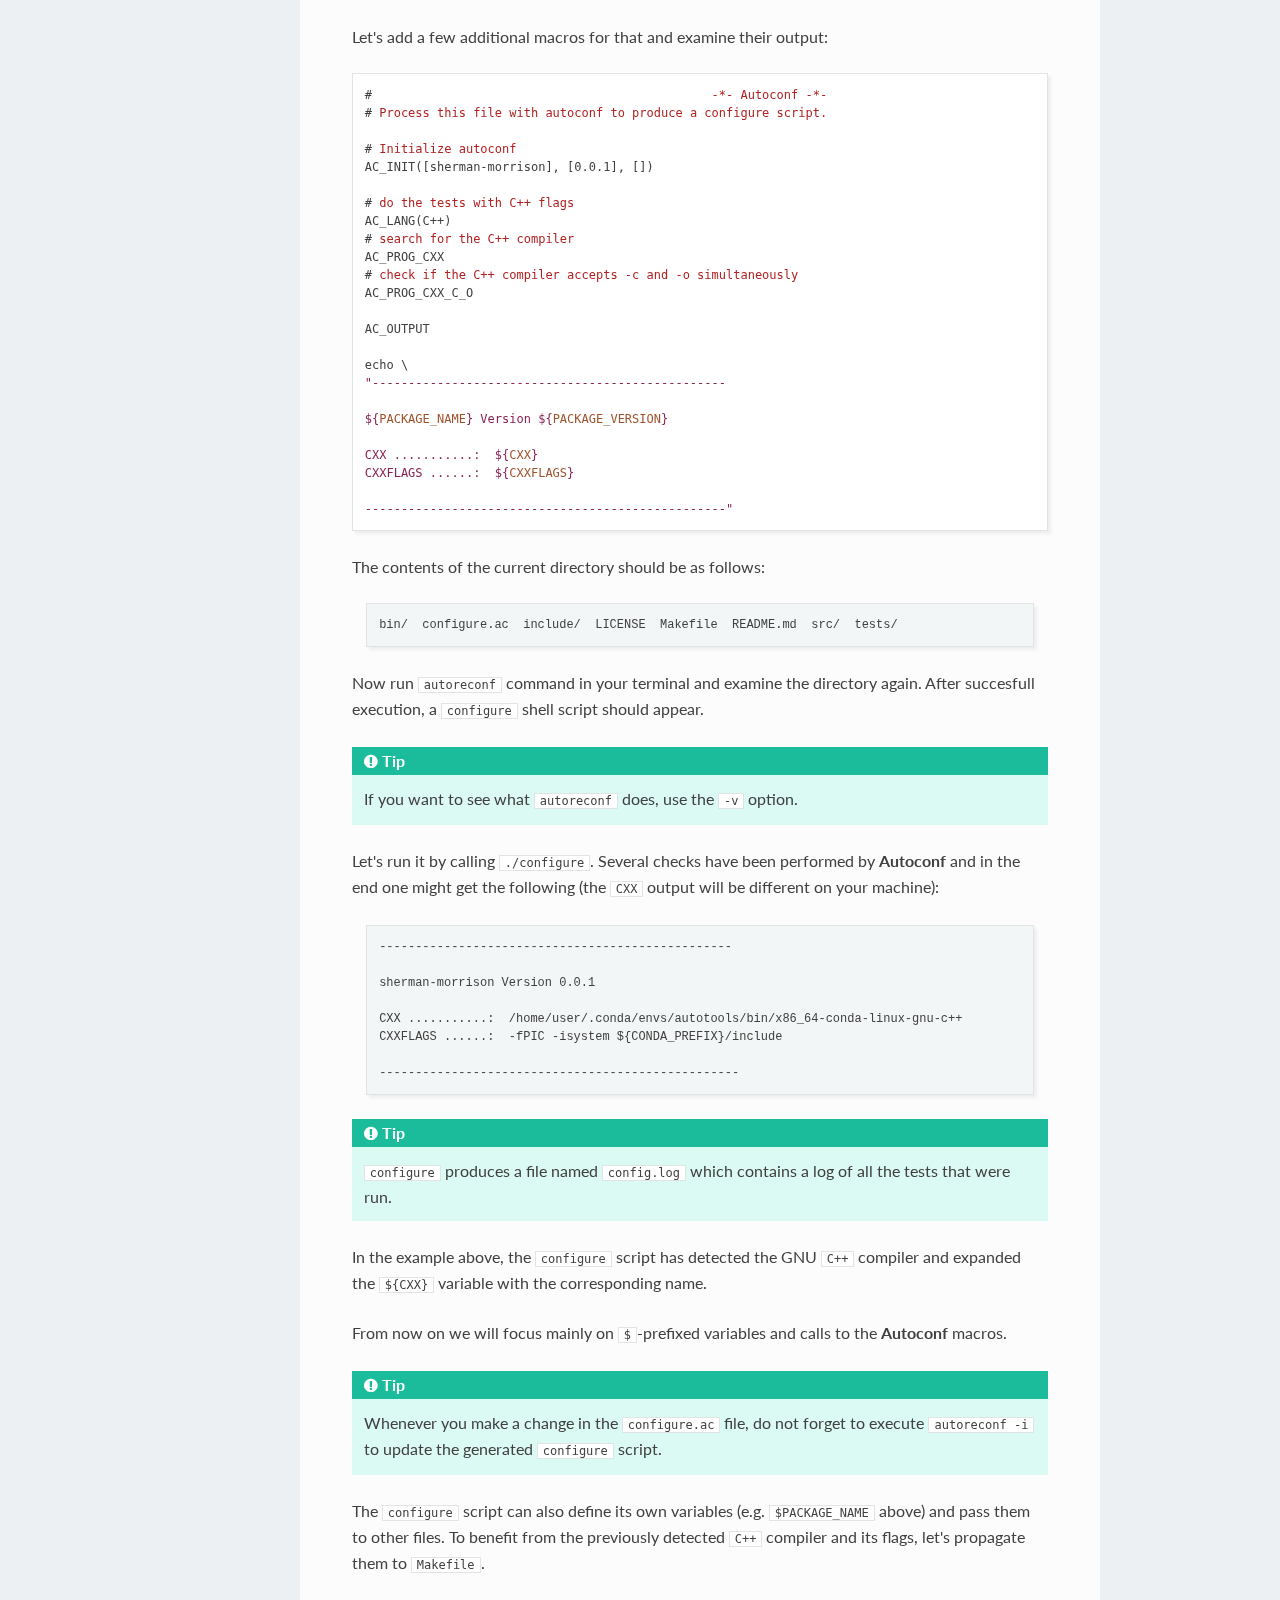
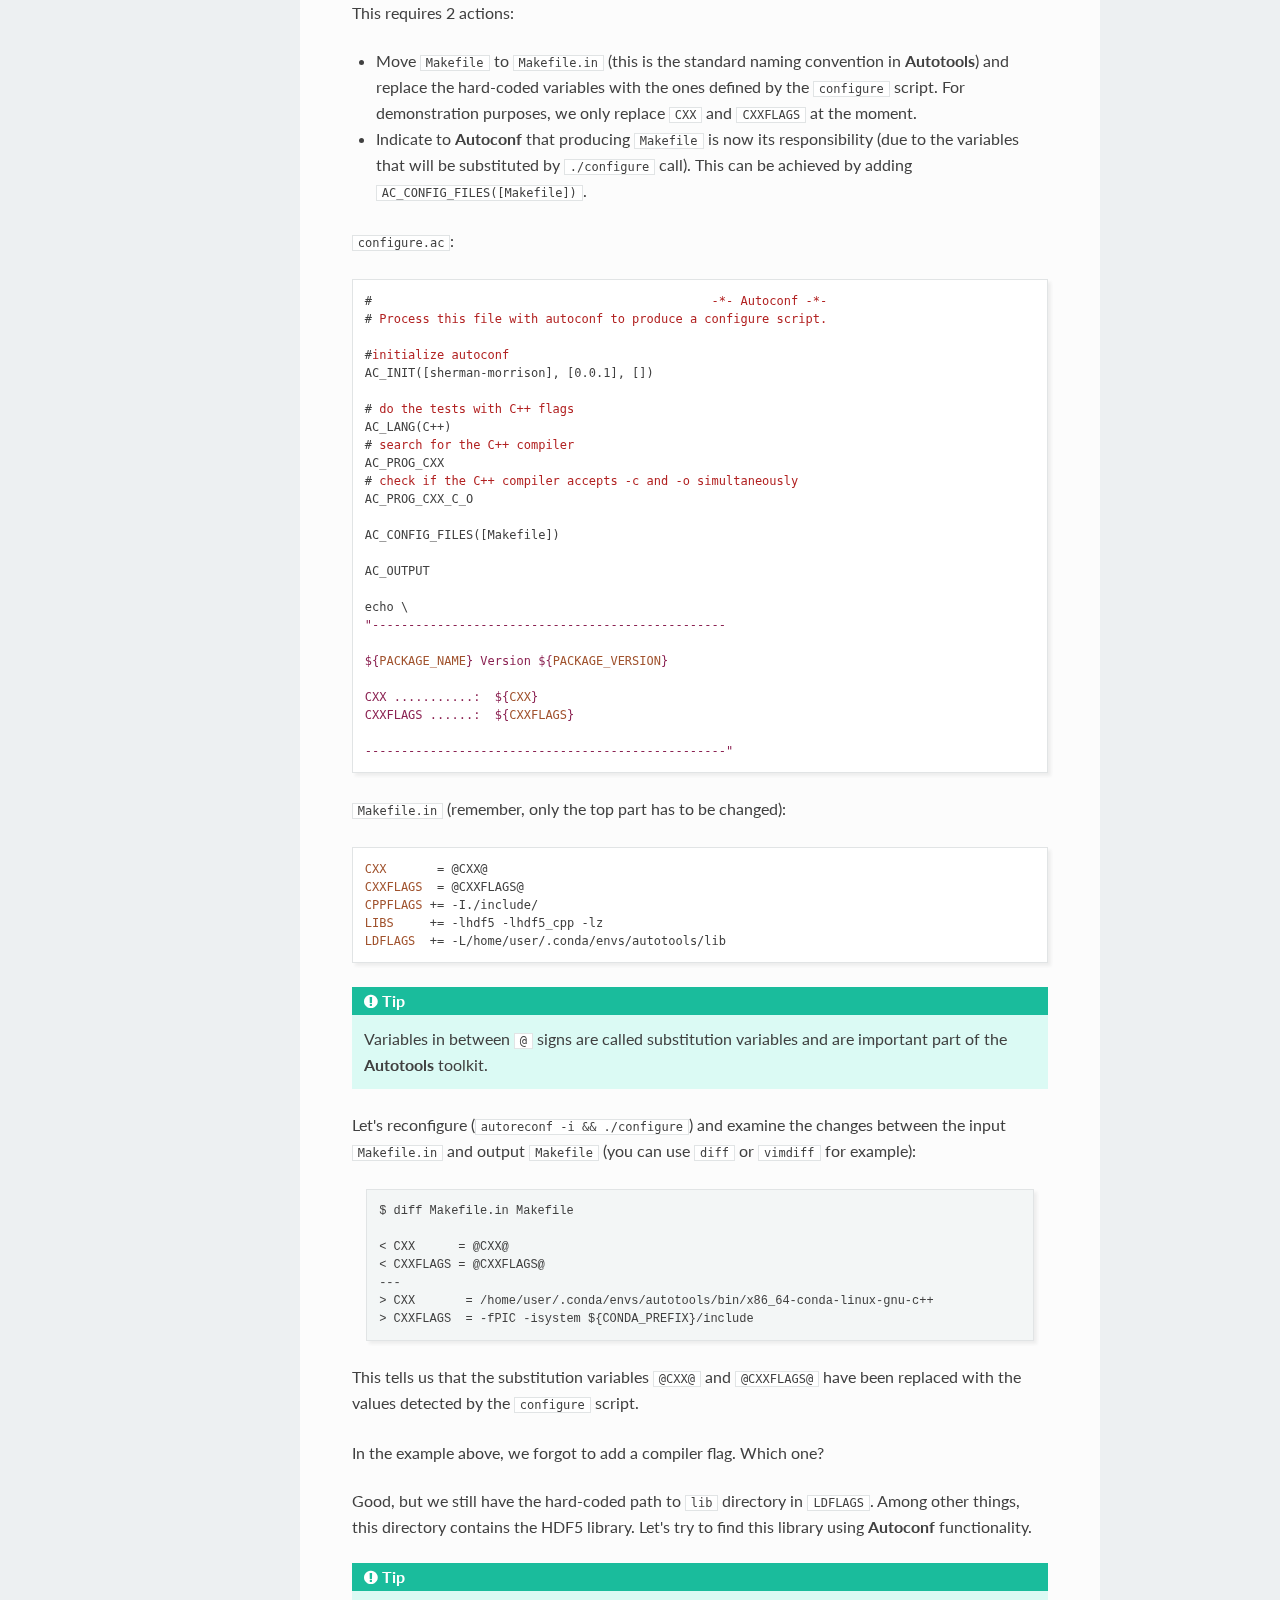
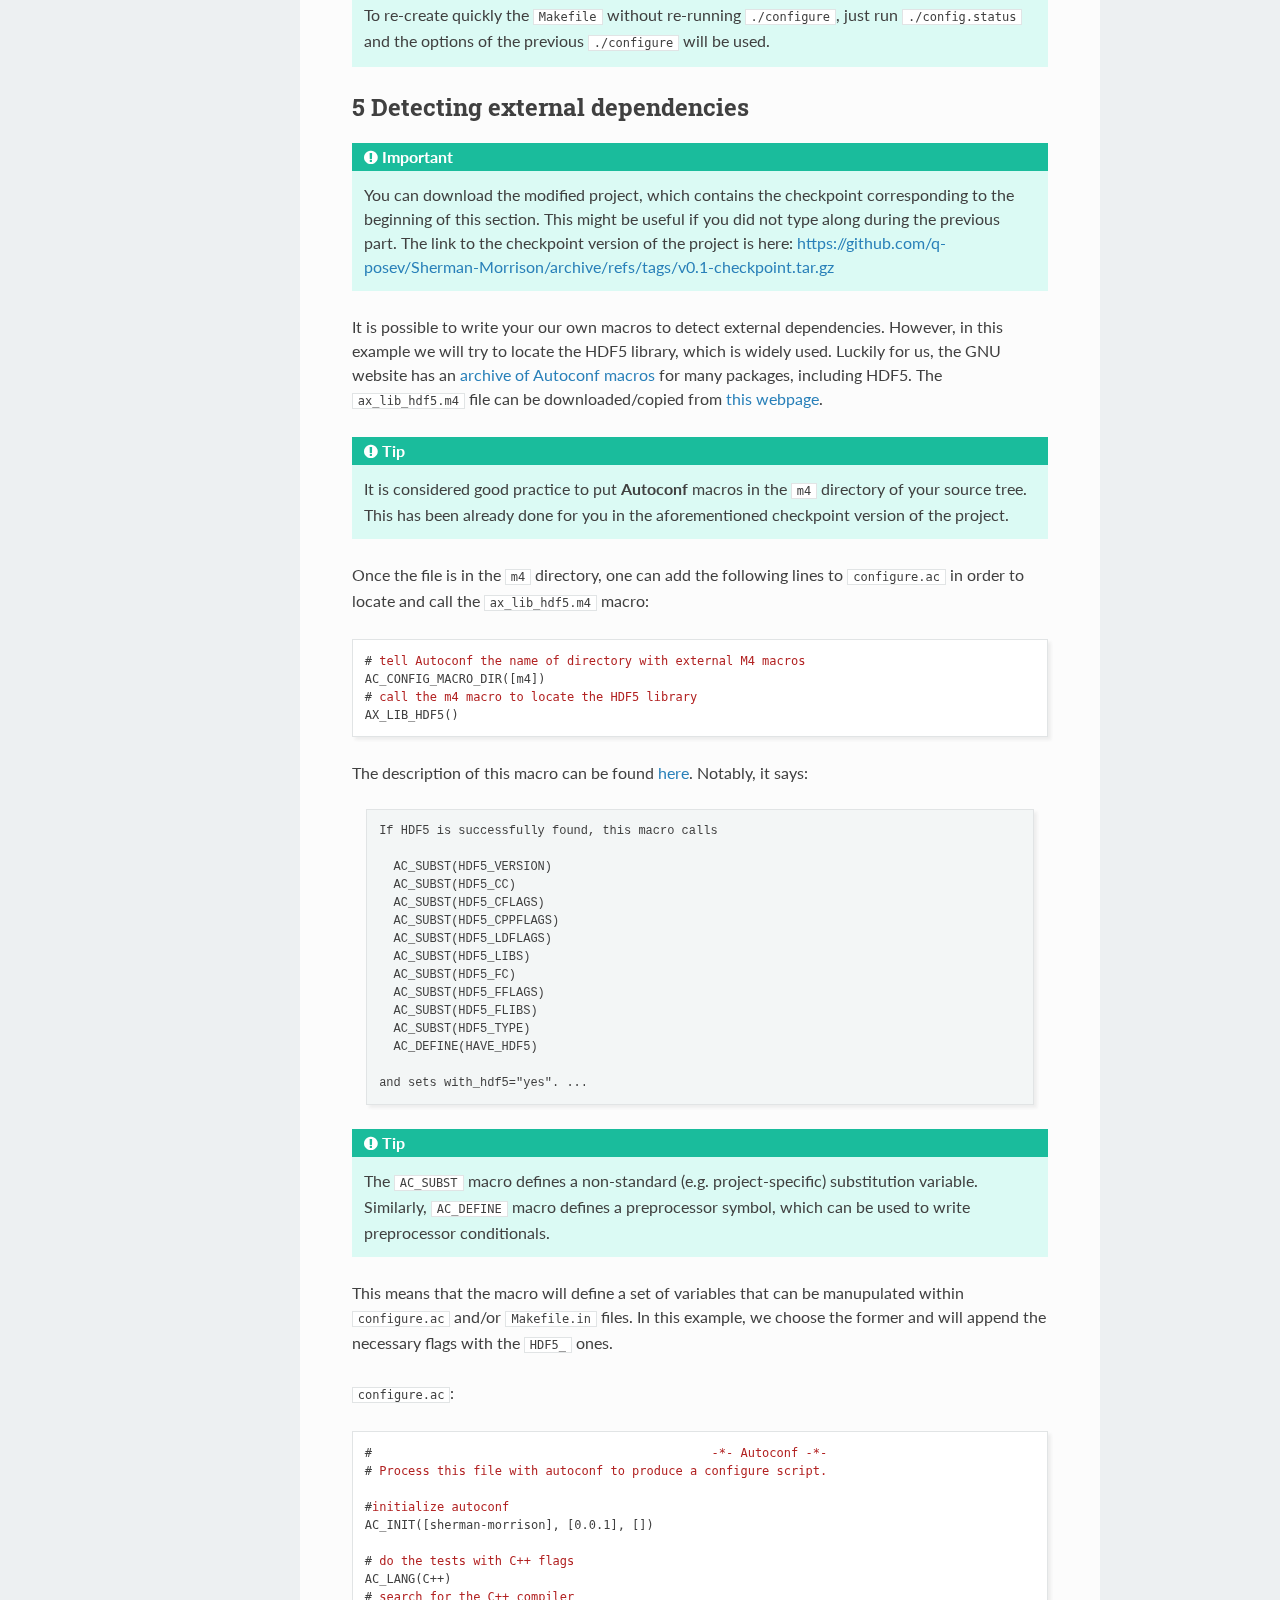
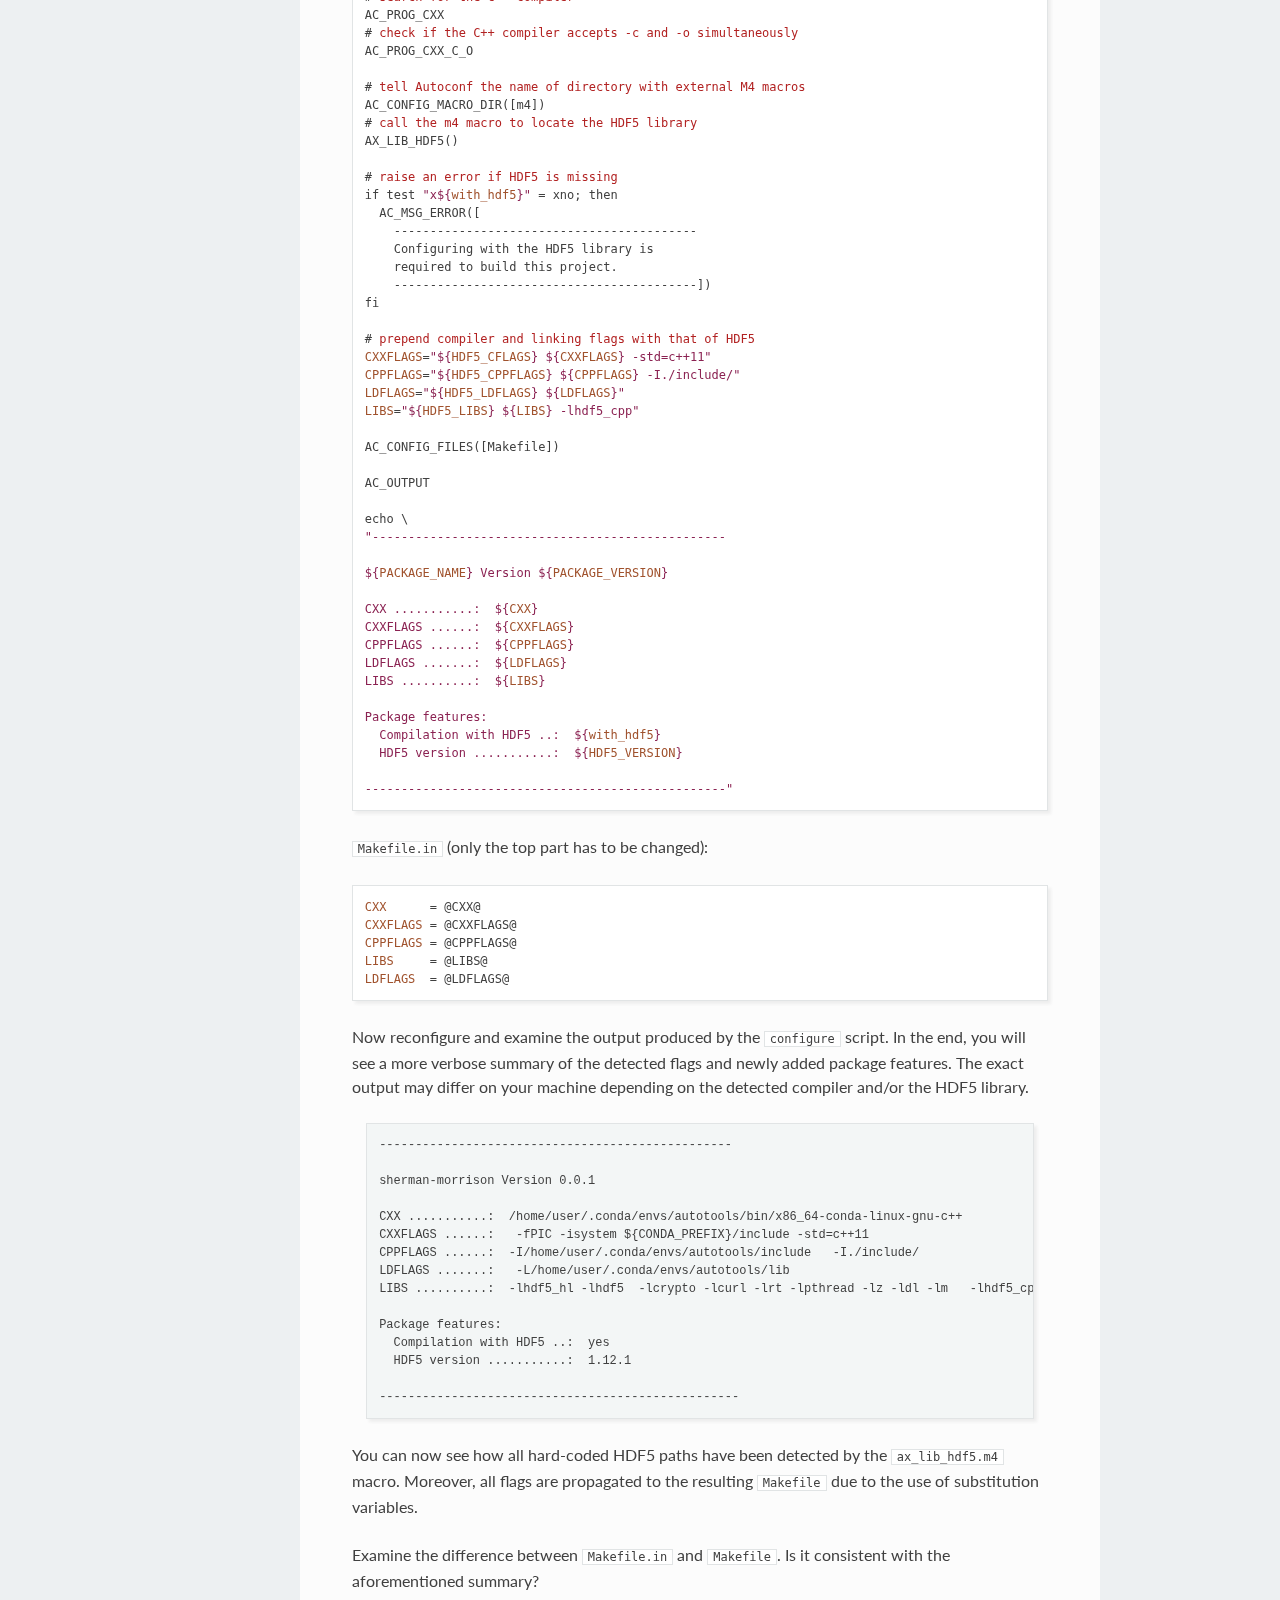
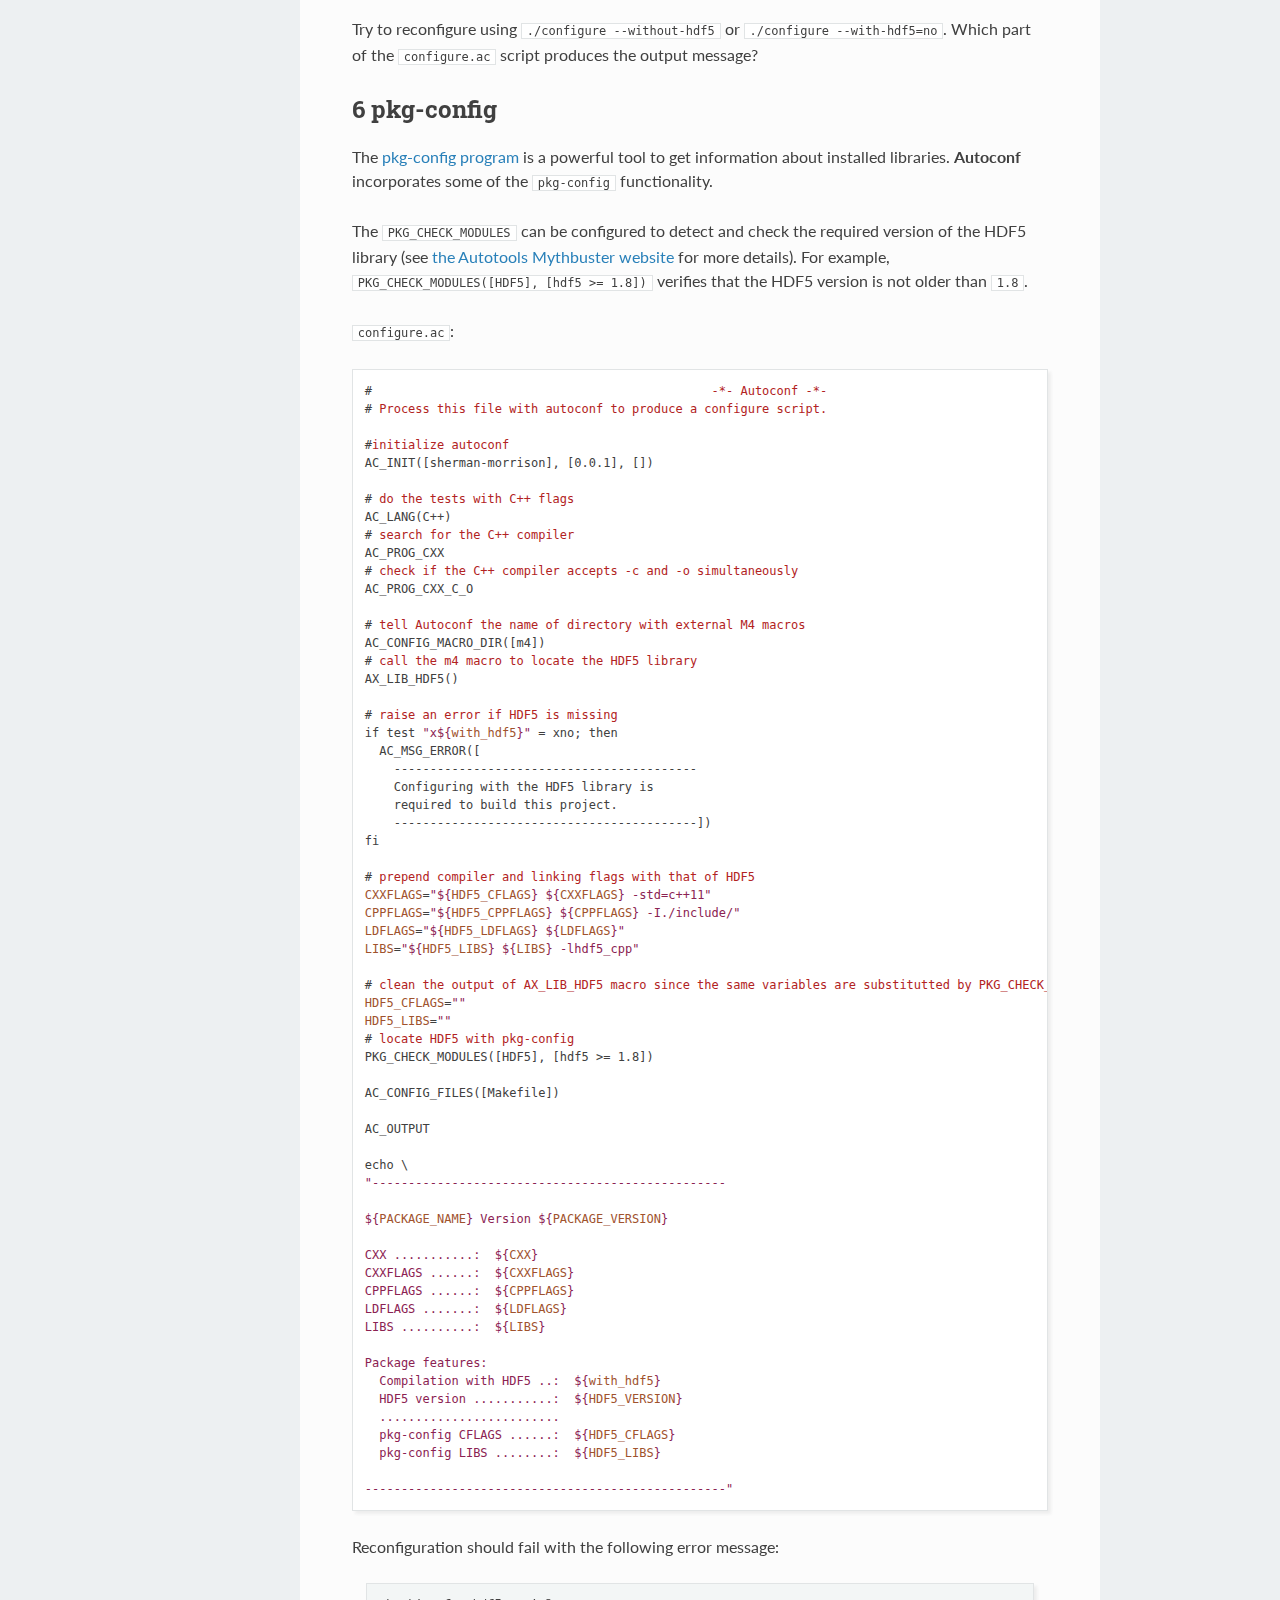
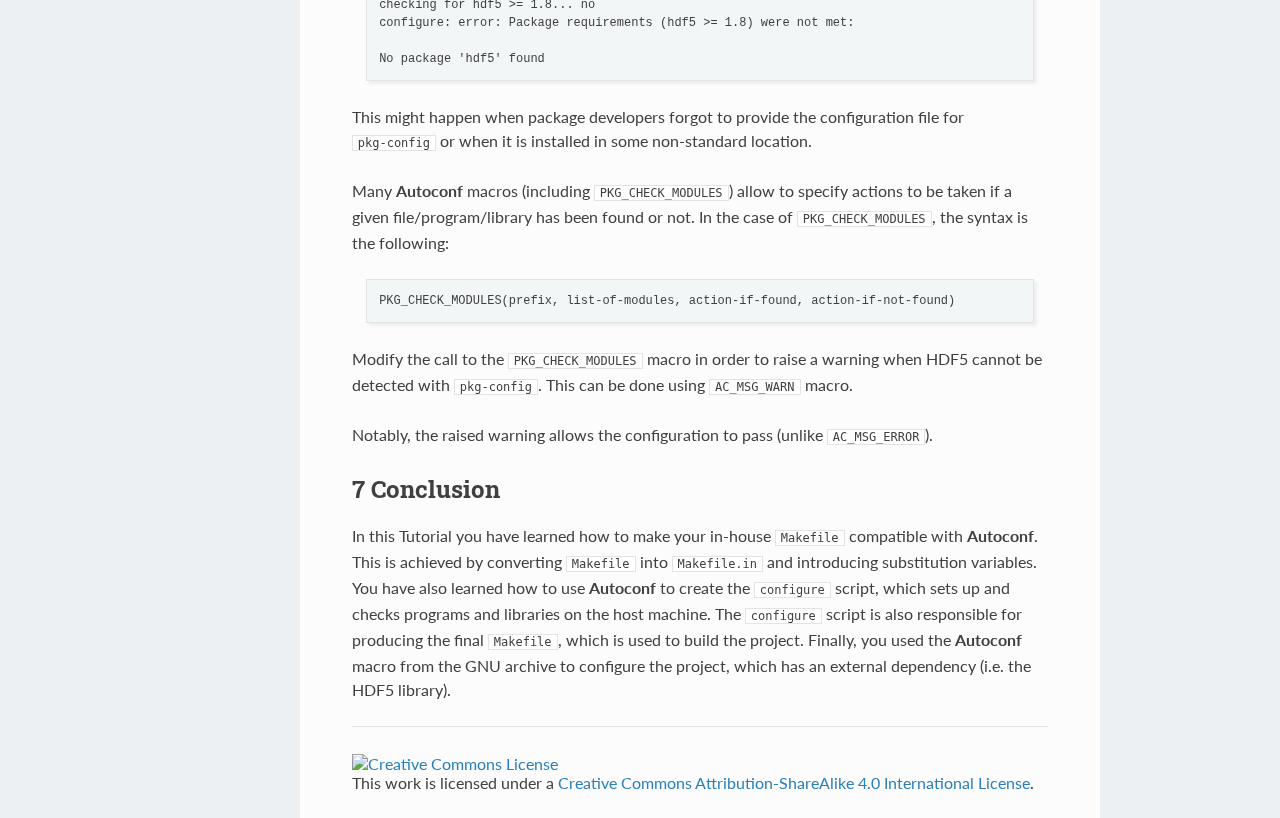
==== commit 1aa46e51: "deploy: e04baa6c2a0fea5edbec13a0ef84de97689195bb" ====
--- a/autoconf.html
+++ b/autoconf.html
@@ -3,7 +3,7 @@
 "http://www.w3.org/TR/xhtml1/DTD/xhtml1-strict.dtd">
 <html xmlns="http://www.w3.org/1999/xhtml" lang="en" xml:lang="en">
 <head>
-<!-- 2021-11-08 Mon 19:13 -->
+<!-- 2021-11-08 Mon 19:34 -->
 <meta http-equiv="Content-Type" content="text/html;charset=utf-8" />
 <meta name="viewport" content="width=device-width, initial-scale=1" />
 <title>Part I: Autoconf</title>
@@ -244,12 +244,13 @@
 <h2>Table of Contents</h2>
 <div id="text-table-of-contents">
 <ul>
-<li><a href="#orgf581fec">1. Introduction</a></li>
-<li><a href="#orgcb44664">2. Makefile</a></li>
-<li><a href="#org3e98e14">3. Autoconf</a></li>
-<li><a href="#org8bae20d">4. Detecting external dependencies</a></li>
-<li><a href="#orgdffdc66">5. pkg-config</a></li>
-<li><a href="#org7a01a1d">6. Conclusion</a></li>
+<li><a href="#orgb4f9e4b">1. Introduction</a></li>
+<li><a href="#orgfea9648">2. Demo project</a></li>
+<li><a href="#org474d93b">3. Makefile</a></li>
+<li><a href="#org40c05fb">4. Autoconf</a></li>
+<li><a href="#orgefc22a2">5. Detecting external dependencies</a></li>
+<li><a href="#org8575bed">6. pkg-config</a></li>
+<li><a href="#org32c4db1">7. Conclusion</a></li>
 </ul>
 </div>
 </div>
@@ -257,8 +258,8 @@
 This page contains the <a href="https://www.gnu.org/software/autoconf/">GNU Autoconf</a> tutorial, which is the first part of the <a href="./index.html">Autotools tutorial</a>.
 </p>
 
-<div id="outline-container-orgf581fec" class="outline-2">
-<h2 id="orgf581fec"><span class="section-number-2">1</span> Introduction</h2>
+<div id="outline-container-orgb4f9e4b" class="outline-2">
+<h2 id="orgb4f9e4b"><span class="section-number-2">1</span> Introduction</h2>
 <div class="outline-text-2" id="text-1">
 <p>
 Building software on different platforms is a challenging task.
@@ -281,7 +282,12 @@
 <code>CMake</code>, all the burden is put on the shoulders of the developer to
 make the life simpler for the end user.
 </p>
-
+</div>
+</div>
+
+<div id="outline-container-orgfea9648" class="outline-2">
+<h2 id="orgfea9648"><span class="section-number-2">2</span> Demo project</h2>
+<div class="outline-text-2" id="text-2">
 <p>
 In this tutorial, we will learn how to configure a particular project using <b>Autoconf</b>.
 This project consists of several <code>C++</code> source files, which are compiled into a single program using custom <code>Makefile</code>.
@@ -328,12 +334,17 @@
 &#9500;&#9472; .gitignore
 </pre>
 </div>
-</div>
-</div>
-
-<div id="outline-container-orgcb44664" class="outline-2">
-<h2 id="orgcb44664"><span class="section-number-2">2</span> Makefile</h2>
-<div class="outline-text-2" id="text-2">
+
+<p>
+The source code comes from the <a href="https://github.com/TREX-CoE/Sherman-Morrison">Sherman-Morrison GitHub repository</a> of the TREX-CoE.
+It is distributed under BSD 3-Clause License. 
+</p>
+</div>
+</div>
+
+<div id="outline-container-org474d93b" class="outline-2">
+<h2 id="org474d93b"><span class="section-number-2">3</span> Makefile</h2>
+<div class="outline-text-2" id="text-3">
 <p>
 Below is the <code>Makefile</code> of our project:
 </p>
@@ -470,9 +481,9 @@
 </div>
 </div>
 
-<div id="outline-container-org3e98e14" class="outline-2">
-<h2 id="org3e98e14"><span class="section-number-2">3</span> Autoconf</h2>
-<div class="outline-text-2" id="text-3">
+<div id="outline-container-org40c05fb" class="outline-2">
+<h2 id="org40c05fb"><span class="section-number-2">4</span> Autoconf</h2>
+<div class="outline-text-2" id="text-4">
 <p>
 In this section, we will talk about several files:
 </p>
@@ -741,9 +752,9 @@
 </div>
 </div>
 
-<div id="outline-container-org8bae20d" class="outline-2">
-<h2 id="org8bae20d"><span class="section-number-2">4</span> Detecting external dependencies</h2>
-<div class="outline-text-2" id="text-4">
+<div id="outline-container-orgefc22a2" class="outline-2">
+<h2 id="orgefc22a2"><span class="section-number-2">5</span> Detecting external dependencies</h2>
+<div class="outline-text-2" id="text-5">
 <div class="important">
 <p>
 You can download the modified project, which contains the checkpoint corresponding to the beginning of this section. 
@@ -939,9 +950,9 @@
 </div>
 </div>
 
-<div id="outline-container-orgdffdc66" class="outline-2">
-<h2 id="orgdffdc66"><span class="section-number-2">5</span> pkg-config</h2>
-<div class="outline-text-2" id="text-5">
+<div id="outline-container-org8575bed" class="outline-2">
+<h2 id="org8575bed"><span class="section-number-2">6</span> pkg-config</h2>
+<div class="outline-text-2" id="text-6">
 <p>
 The <a href="https://linux.die.net/man/1/pkg-config">pkg-config program</a> is a powerful tool to get information about installed libraries.
 <b>Autoconf</b> incorporates some of the <code>pkg-config</code> functionality.
@@ -1062,9 +1073,9 @@
 </div>
 </div>
 
-<div id="outline-container-org7a01a1d" class="outline-2">
-<h2 id="org7a01a1d"><span class="section-number-2">6</span> Conclusion</h2>
-<div class="outline-text-2" id="text-6">
+<div id="outline-container-org32c4db1" class="outline-2">
+<h2 id="org32c4db1"><span class="section-number-2">7</span> Conclusion</h2>
+<div class="outline-text-2" id="text-7">
 <p>
 In this Tutorial you have learned how to make your in-house <code>Makefile</code> compatible with <b>Autoconf</b>.
 This is achieved by converting <code>Makefile</code> into <code>Makefile.in</code> and introducing substitution variables.
@@ -1080,7 +1091,7 @@
 </div>
 <div id="postamble" class="status">
 <p class="author">Author: Evgeny Posenitskiy, Anthony Scemama</p>
-<p class="date">Created: 2021-11-08 Mon 19:13</p>
+<p class="date">Created: 2021-11-08 Mon 19:34</p>
 <p class="validation"><a href="http://validator.w3.org/check?uri=referer">Validate</a></p>
 </div>
 </body>
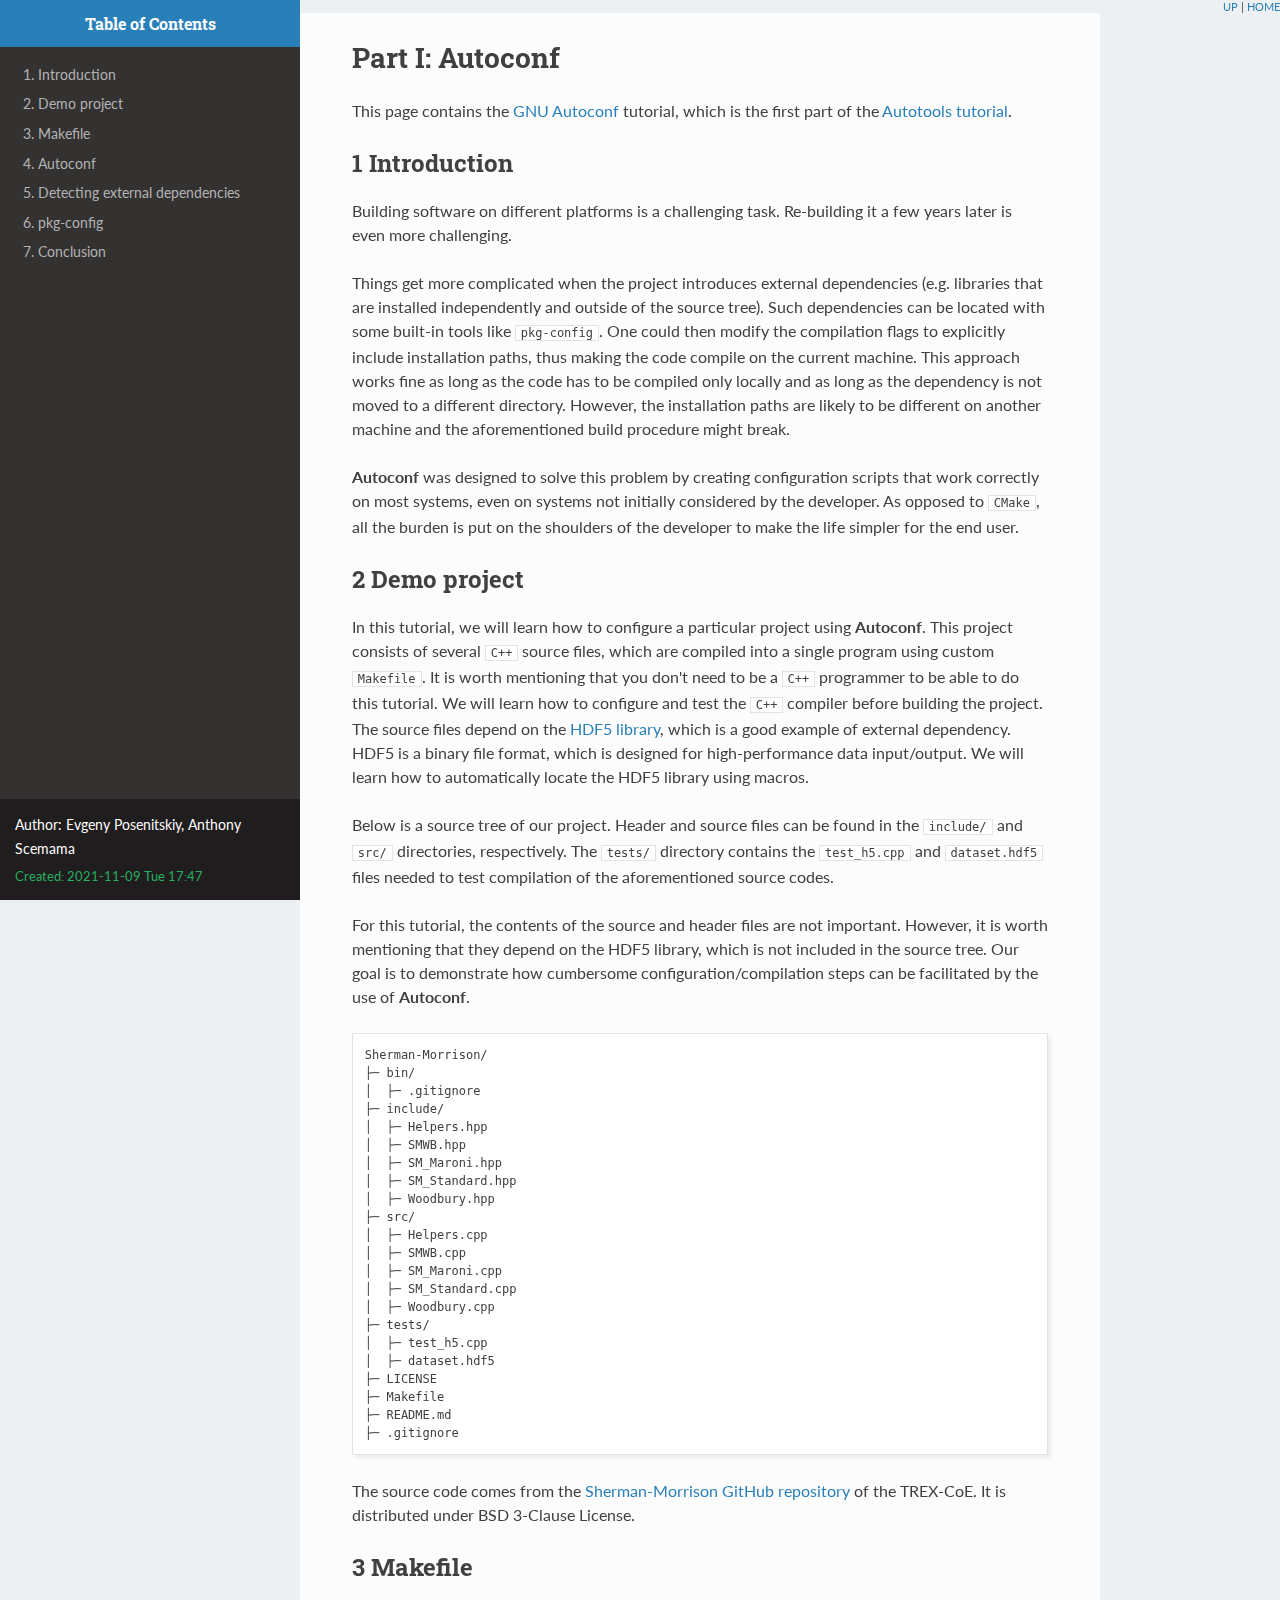
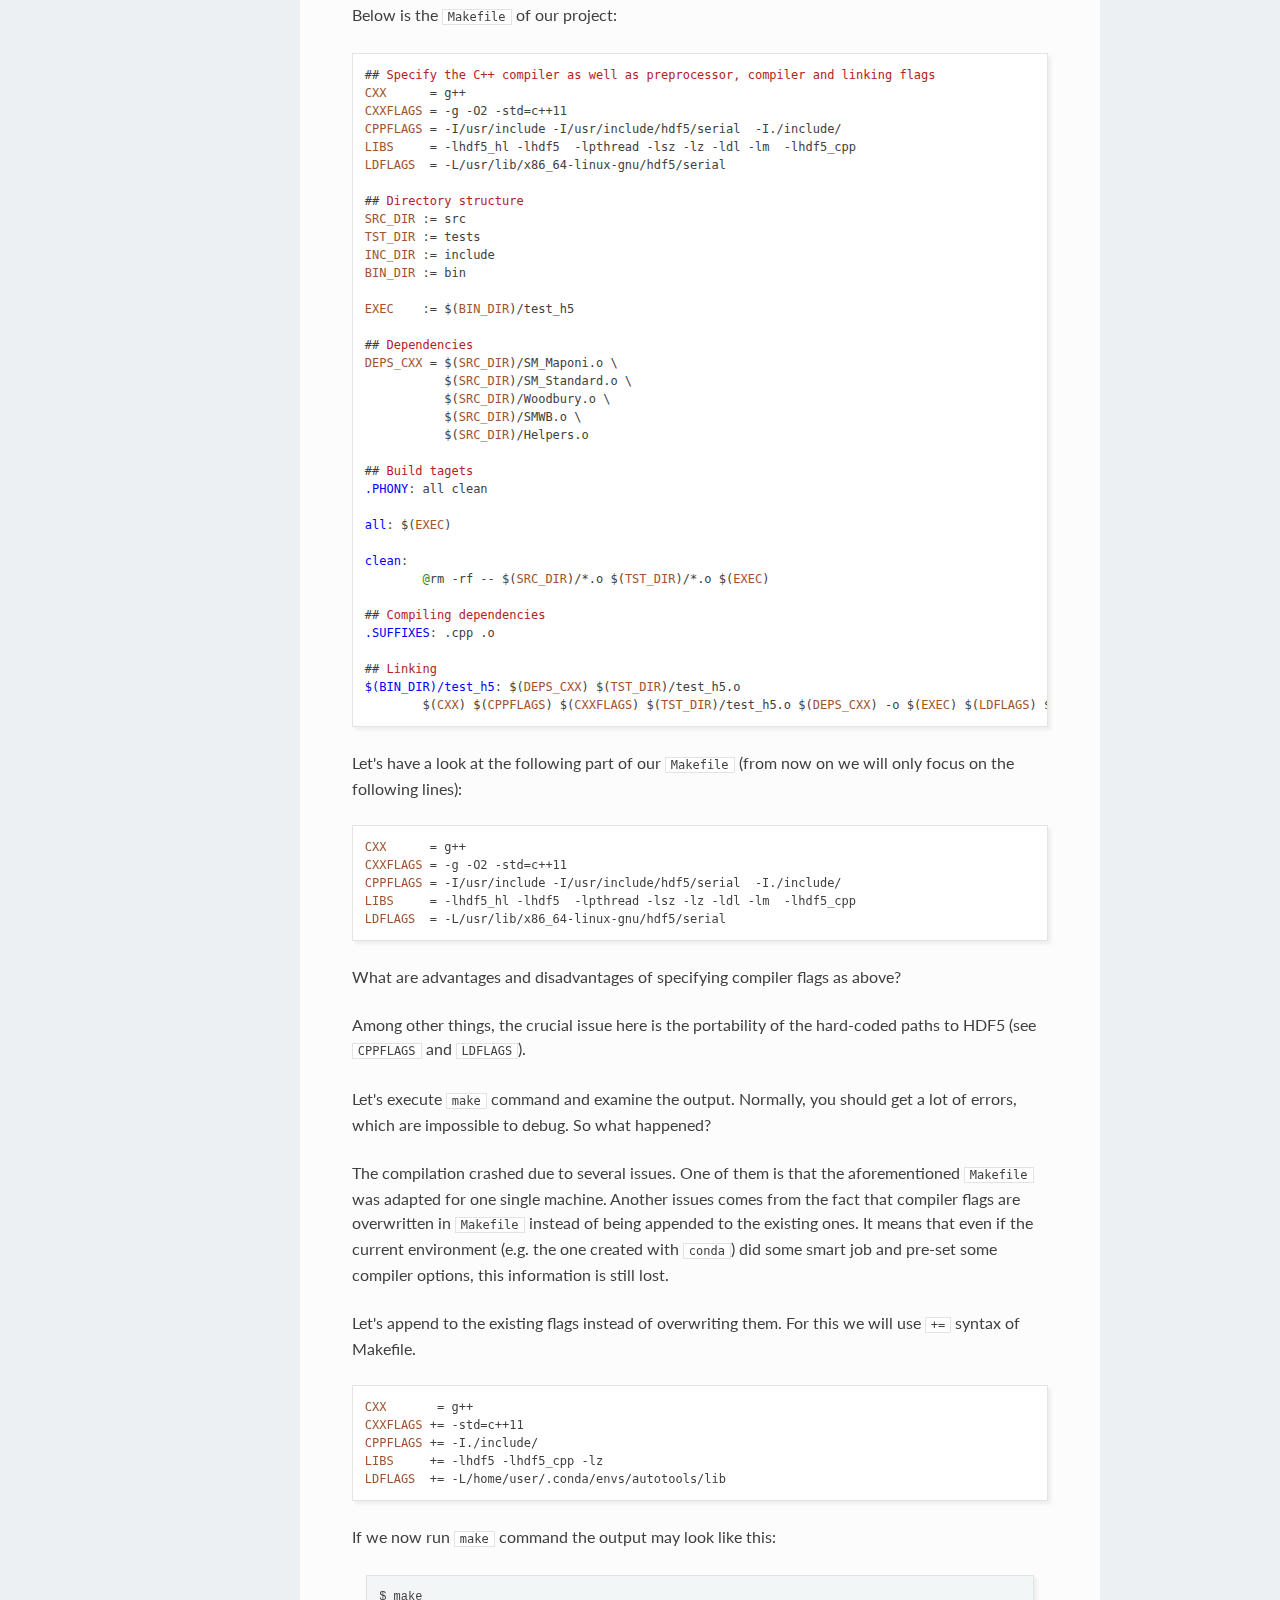
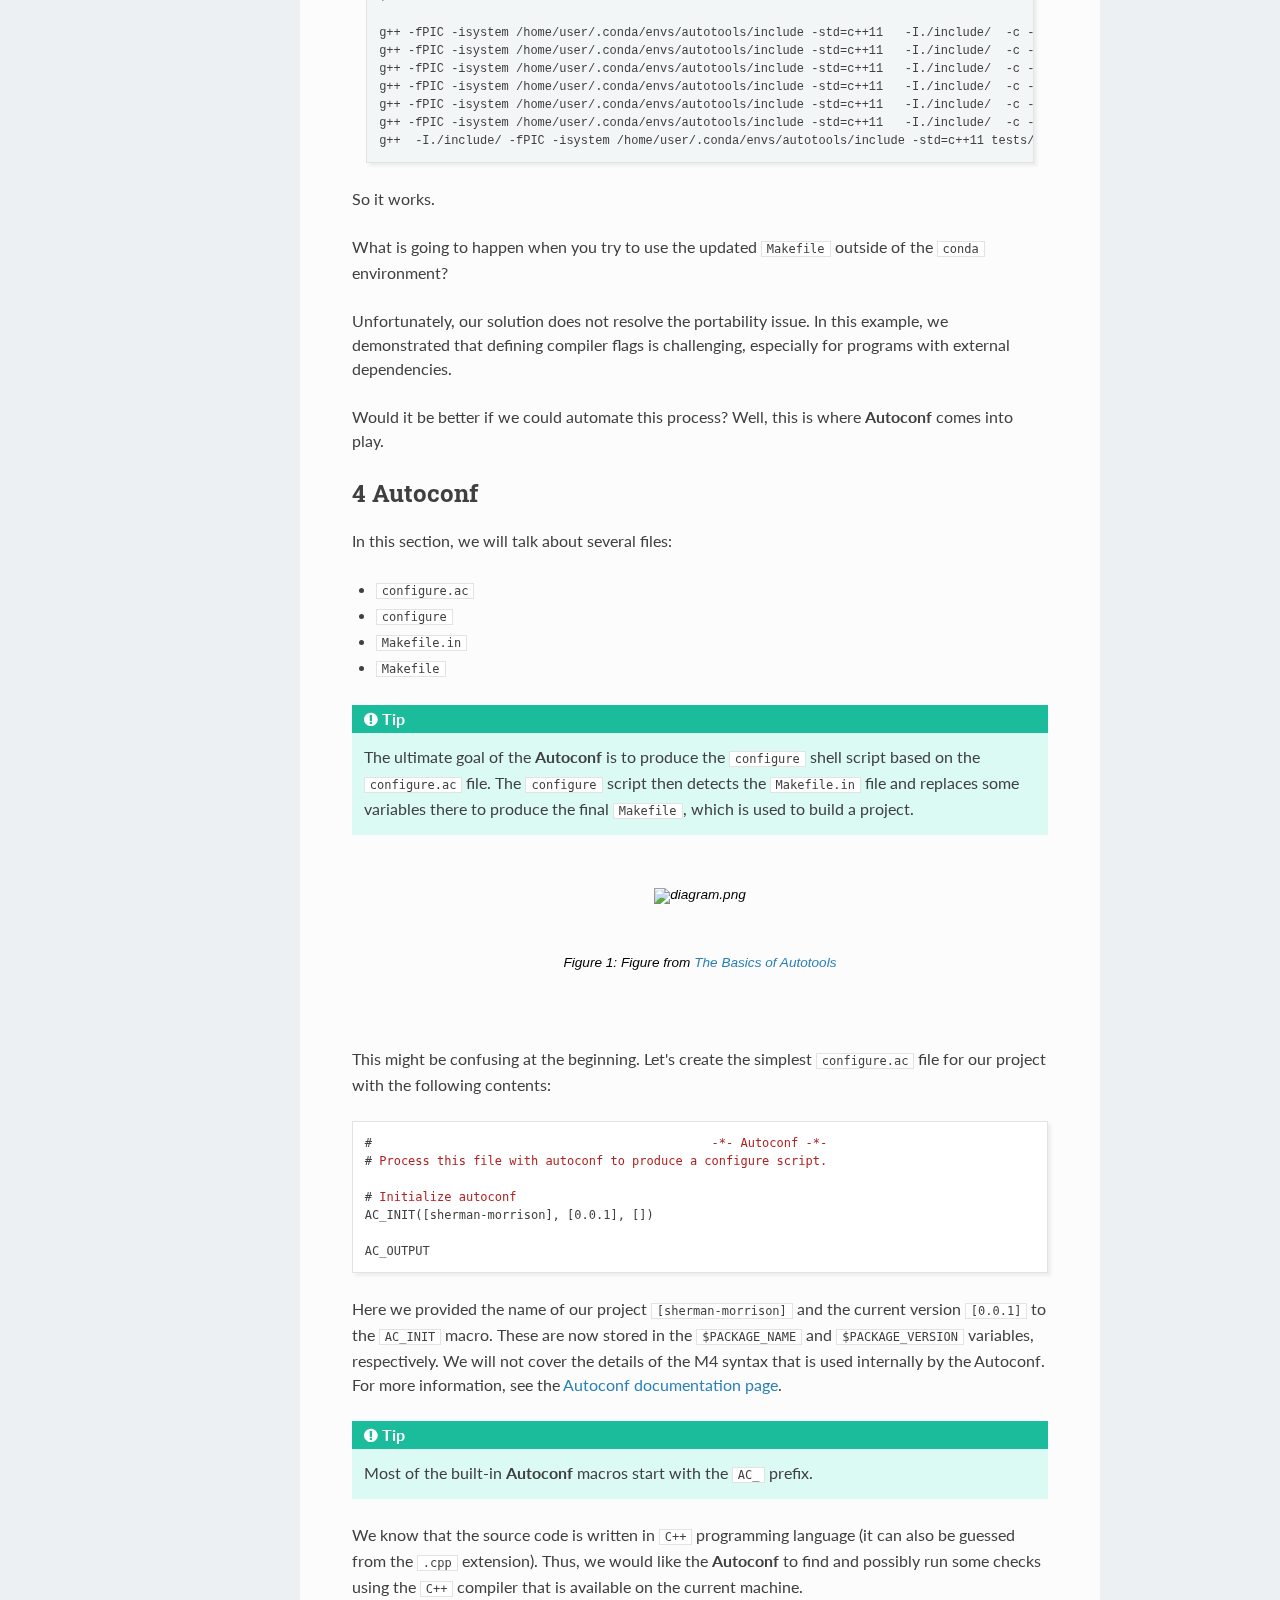
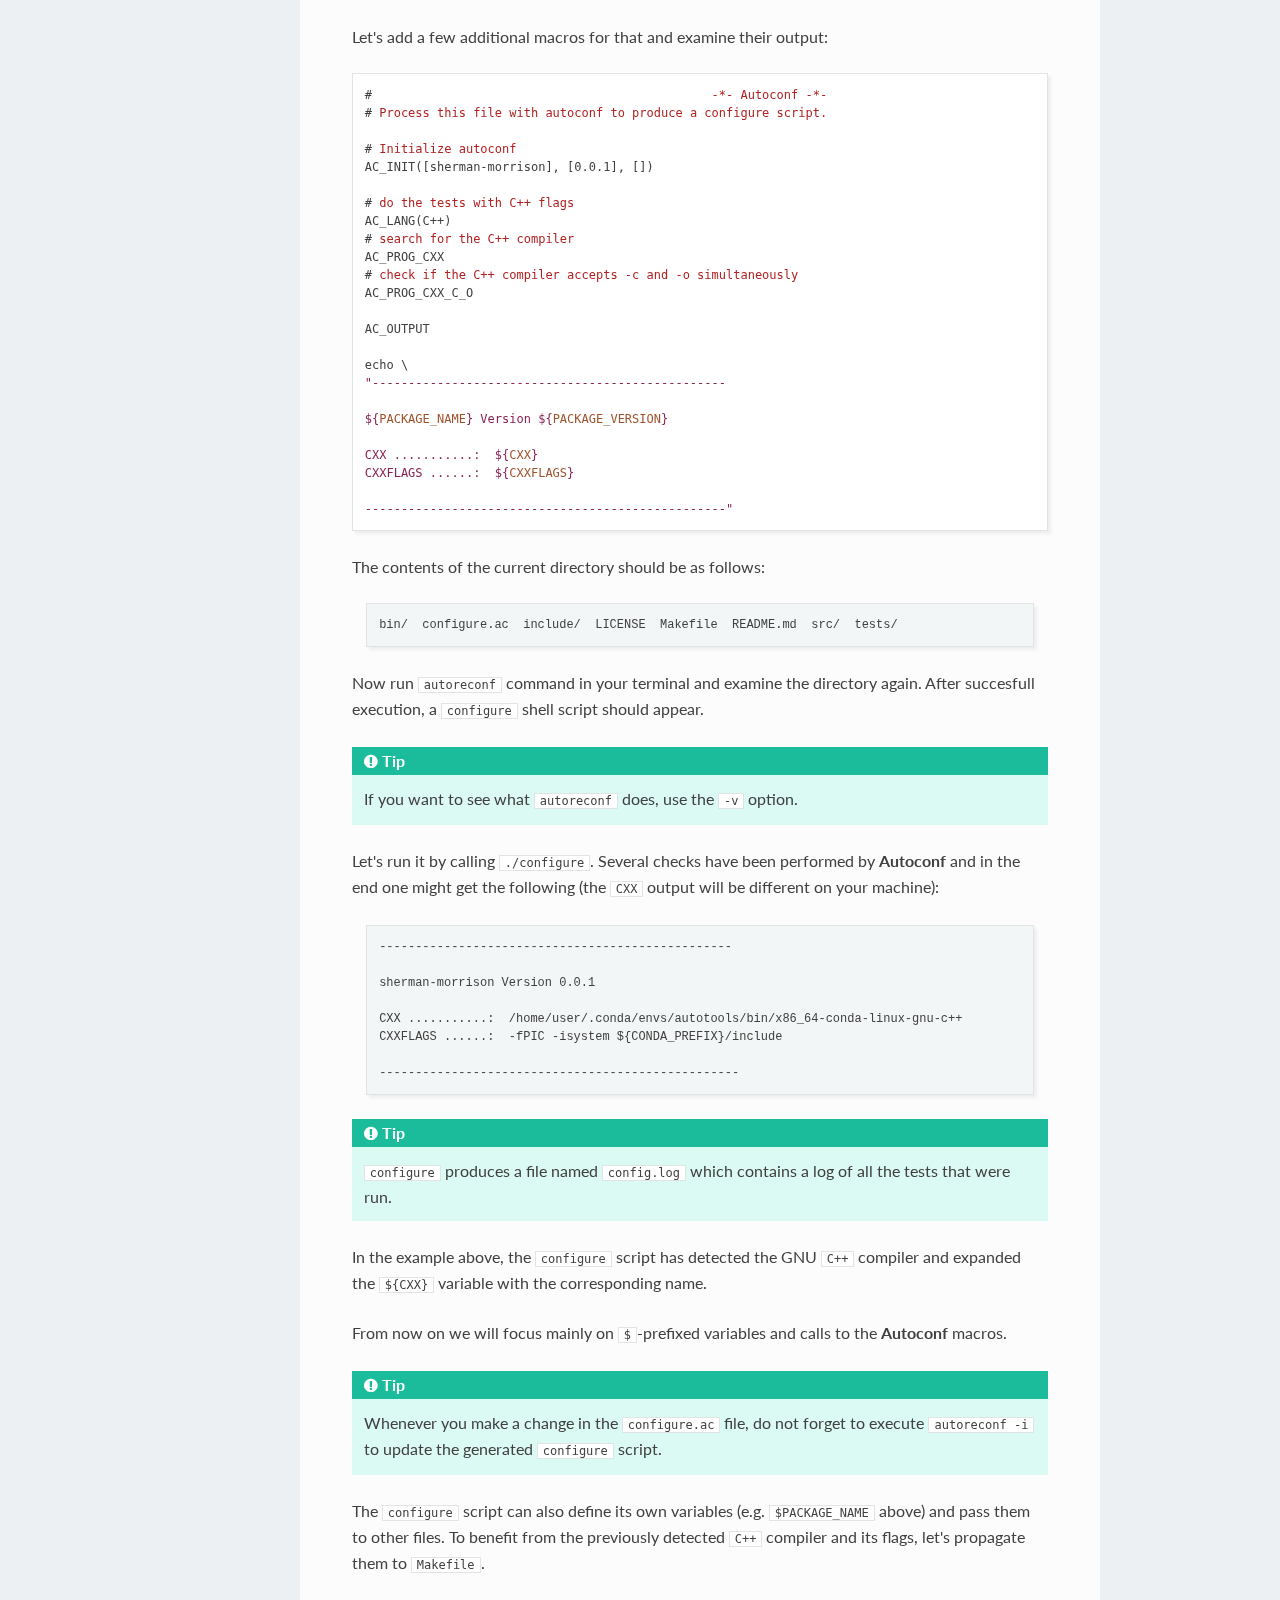
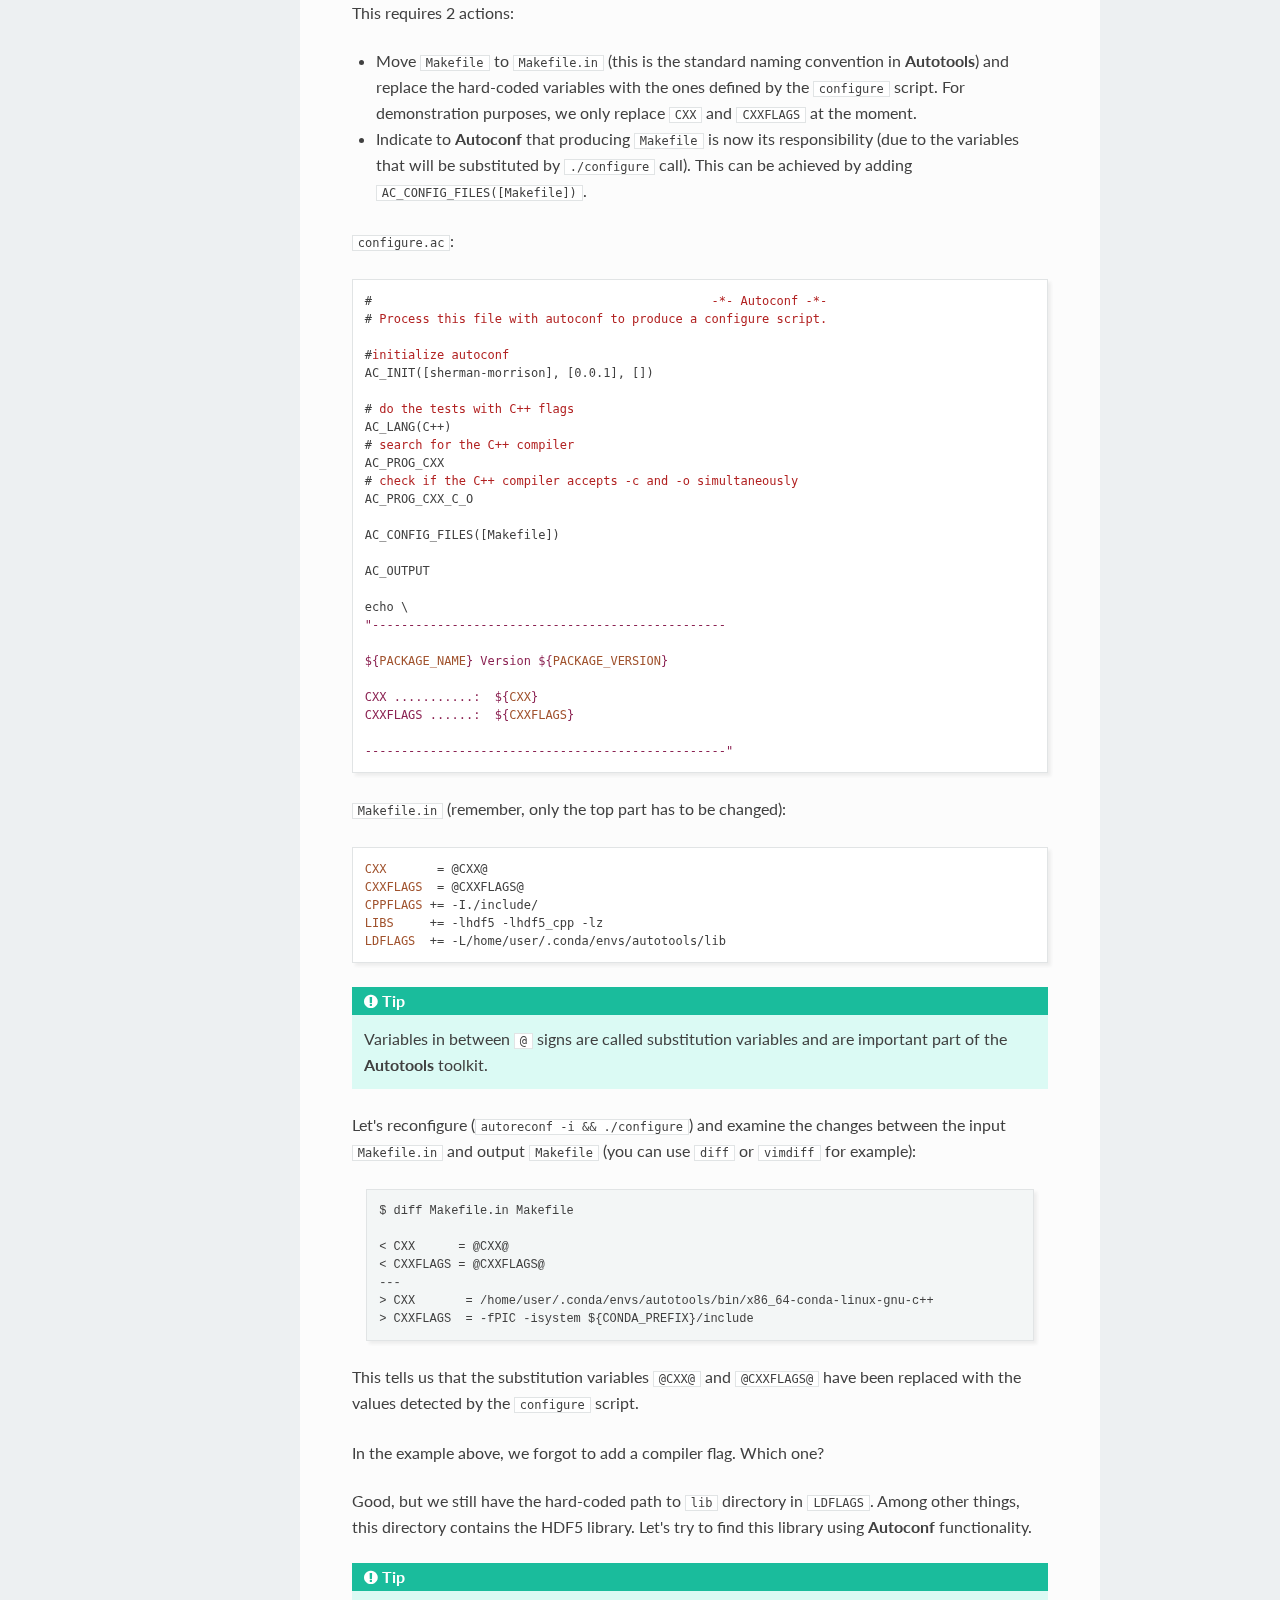
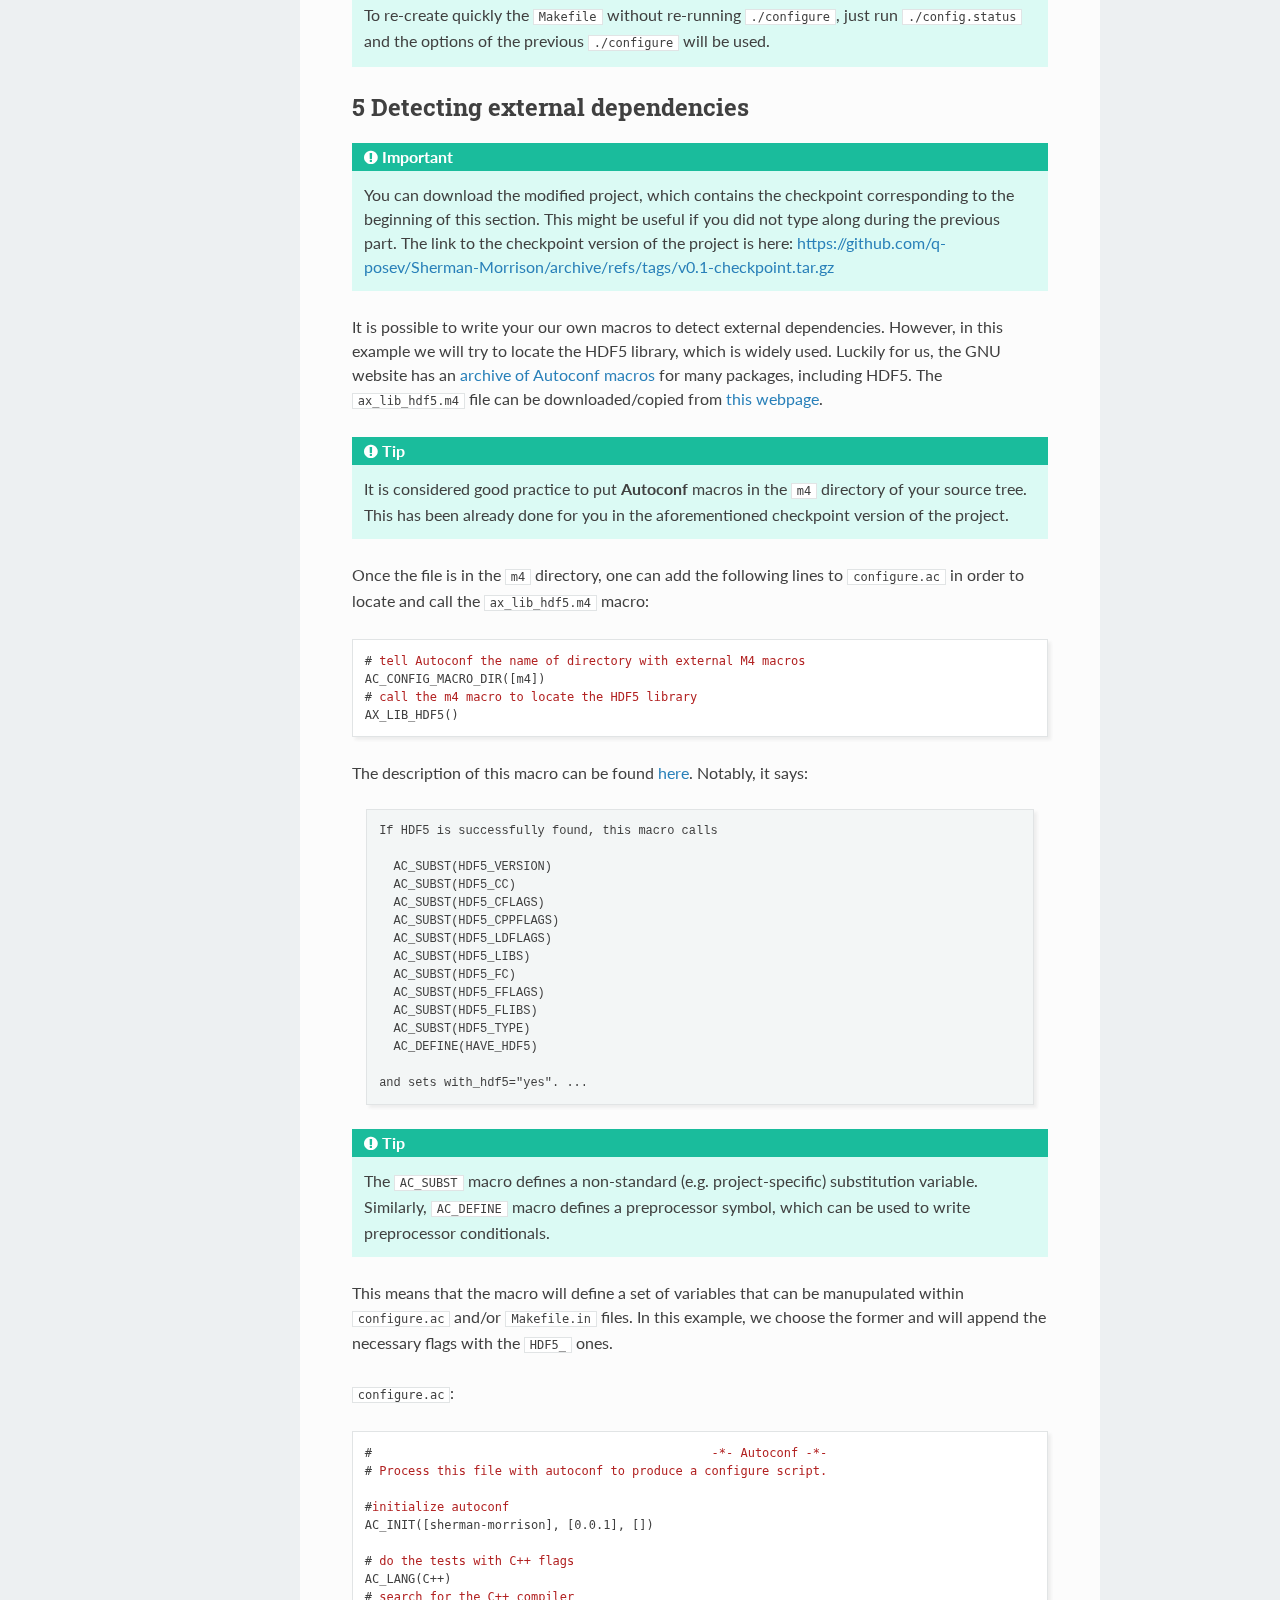
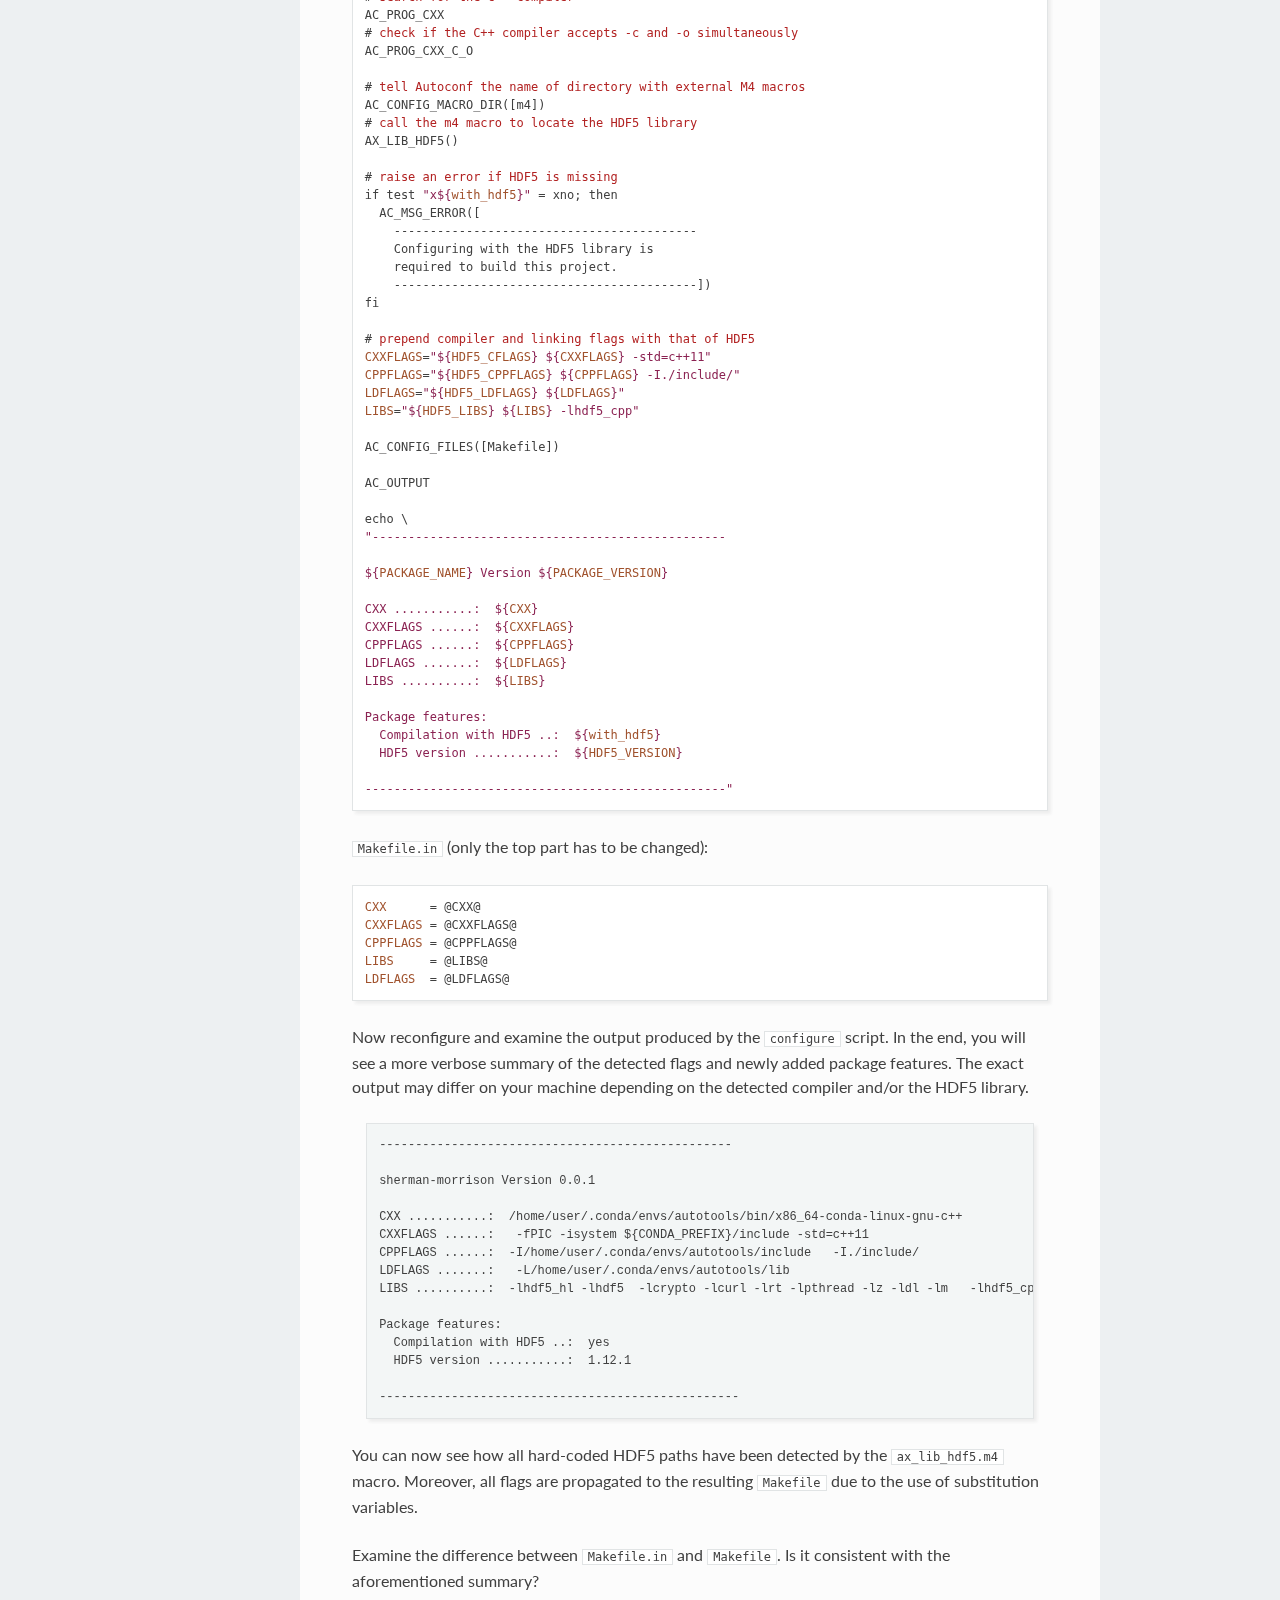
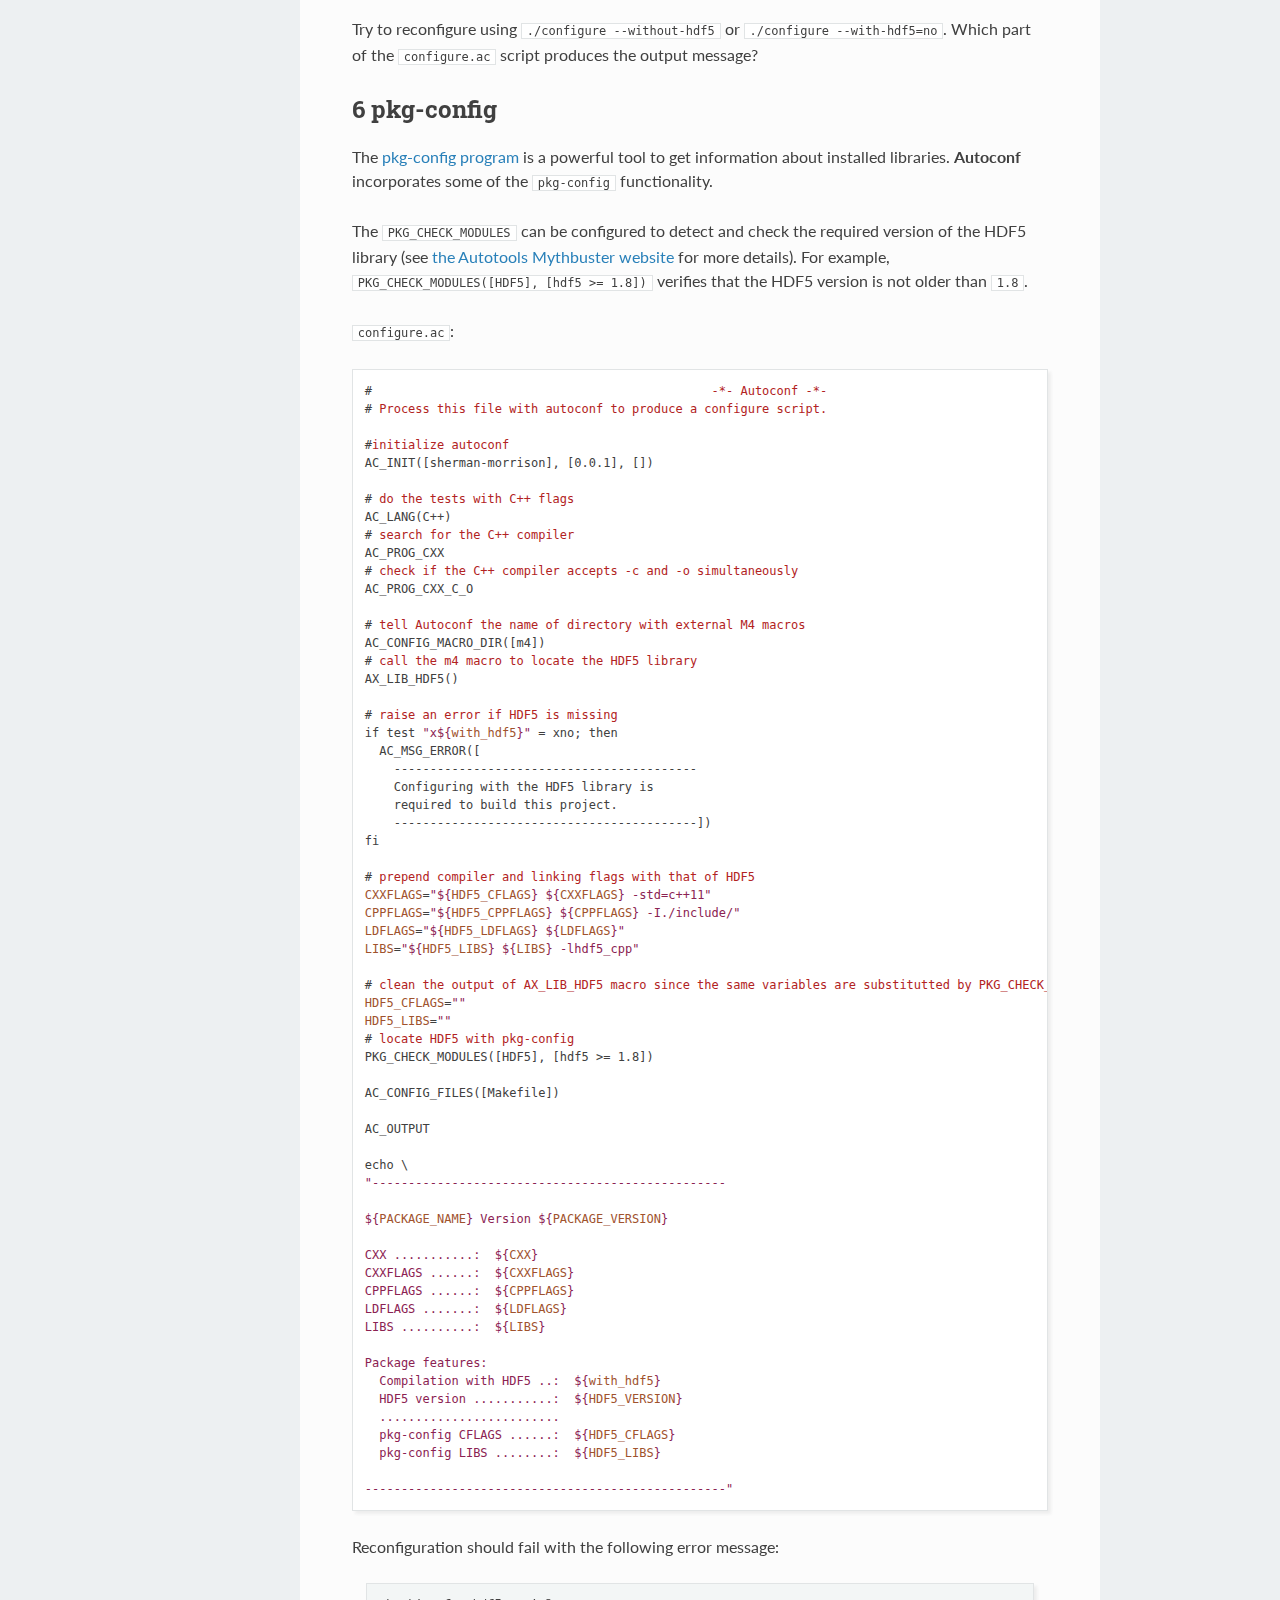
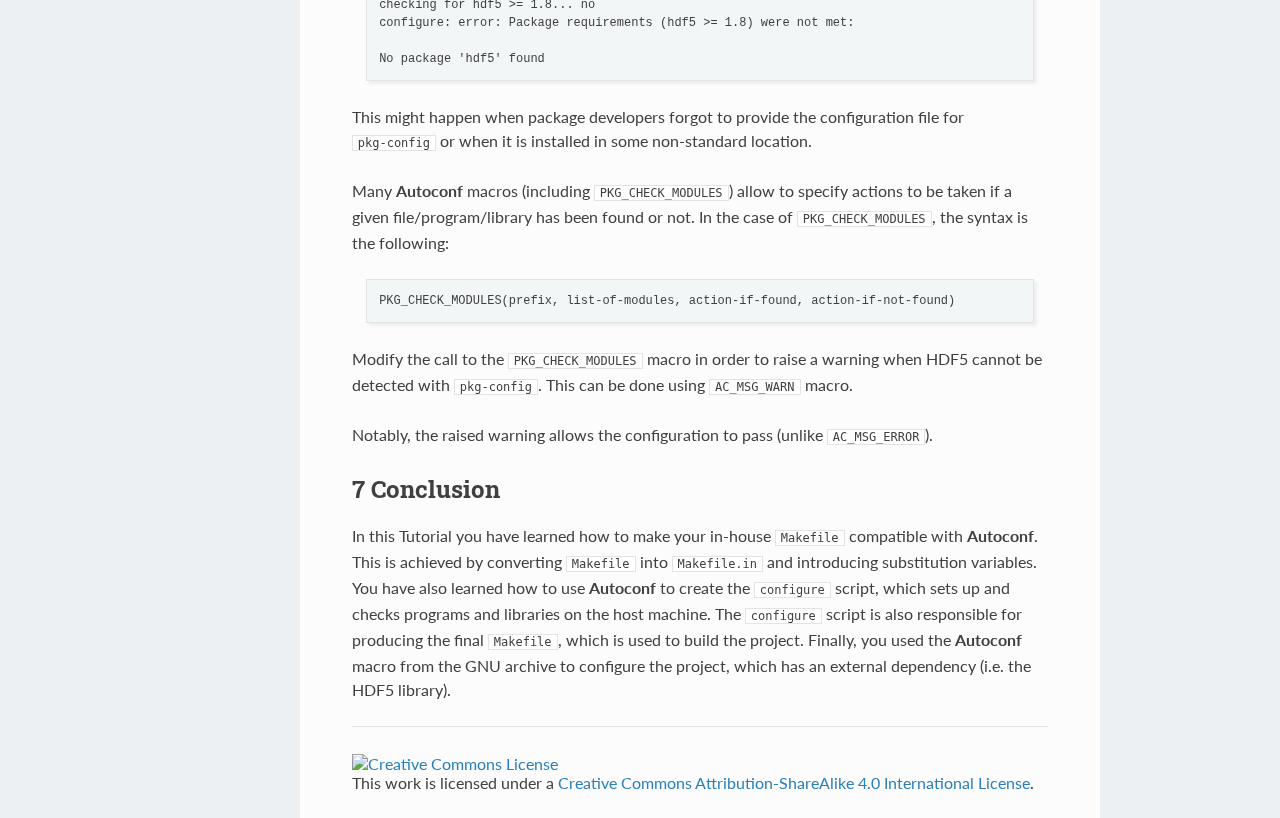
==== commit 97343a49: "deploy: 6c5841dfb2a55dcd586fd567d4c2d16fbefd9dee" ====
--- a/autoconf.html
+++ b/autoconf.html
@@ -3,7 +3,7 @@
 "http://www.w3.org/TR/xhtml1/DTD/xhtml1-strict.dtd">
 <html xmlns="http://www.w3.org/1999/xhtml" lang="en" xml:lang="en">
 <head>
-<!-- 2021-11-08 Mon 19:34 -->
+<!-- 2021-11-09 Tue 17:47 -->
 <meta http-equiv="Content-Type" content="text/html;charset=utf-8" />
 <meta name="viewport" content="width=device-width, initial-scale=1" />
 <title>Part I: Autoconf</title>
@@ -244,13 +244,13 @@
 <h2>Table of Contents</h2>
 <div id="text-table-of-contents">
 <ul>
-<li><a href="#orgb4f9e4b">1. Introduction</a></li>
-<li><a href="#orgfea9648">2. Demo project</a></li>
-<li><a href="#org474d93b">3. Makefile</a></li>
-<li><a href="#org40c05fb">4. Autoconf</a></li>
-<li><a href="#orgefc22a2">5. Detecting external dependencies</a></li>
-<li><a href="#org8575bed">6. pkg-config</a></li>
-<li><a href="#org32c4db1">7. Conclusion</a></li>
+<li><a href="#org5df98b5">1. Introduction</a></li>
+<li><a href="#org1229e7b">2. Demo project</a></li>
+<li><a href="#org9f6a0df">3. Makefile</a></li>
+<li><a href="#org5d0758a">4. Autoconf</a></li>
+<li><a href="#org9aa849c">5. Detecting external dependencies</a></li>
+<li><a href="#orga41749e">6. pkg-config</a></li>
+<li><a href="#org2337c5f">7. Conclusion</a></li>
 </ul>
 </div>
 </div>
@@ -258,8 +258,8 @@
 This page contains the <a href="https://www.gnu.org/software/autoconf/">GNU Autoconf</a> tutorial, which is the first part of the <a href="./index.html">Autotools tutorial</a>.
 </p>
 
-<div id="outline-container-orgb4f9e4b" class="outline-2">
-<h2 id="orgb4f9e4b"><span class="section-number-2">1</span> Introduction</h2>
+<div id="outline-container-org5df98b5" class="outline-2">
+<h2 id="org5df98b5"><span class="section-number-2">1</span> Introduction</h2>
 <div class="outline-text-2" id="text-1">
 <p>
 Building software on different platforms is a challenging task.
@@ -285,8 +285,8 @@
 </div>
 </div>
 
-<div id="outline-container-orgfea9648" class="outline-2">
-<h2 id="orgfea9648"><span class="section-number-2">2</span> Demo project</h2>
+<div id="outline-container-org1229e7b" class="outline-2">
+<h2 id="org1229e7b"><span class="section-number-2">2</span> Demo project</h2>
 <div class="outline-text-2" id="text-2">
 <p>
 In this tutorial, we will learn how to configure a particular project using <b>Autoconf</b>.
@@ -342,8 +342,8 @@
 </div>
 </div>
 
-<div id="outline-container-org474d93b" class="outline-2">
-<h2 id="org474d93b"><span class="section-number-2">3</span> Makefile</h2>
+<div id="outline-container-org9f6a0df" class="outline-2">
+<h2 id="org9f6a0df"><span class="section-number-2">3</span> Makefile</h2>
 <div class="outline-text-2" id="text-3">
 <p>
 Below is the <code>Makefile</code> of our project:
@@ -481,8 +481,8 @@
 </div>
 </div>
 
-<div id="outline-container-org40c05fb" class="outline-2">
-<h2 id="org40c05fb"><span class="section-number-2">4</span> Autoconf</h2>
+<div id="outline-container-org5d0758a" class="outline-2">
+<h2 id="org5d0758a"><span class="section-number-2">4</span> Autoconf</h2>
 <div class="outline-text-2" id="text-4">
 <p>
 In this section, we will talk about several files:
@@ -752,8 +752,8 @@
 </div>
 </div>
 
-<div id="outline-container-orgefc22a2" class="outline-2">
-<h2 id="orgefc22a2"><span class="section-number-2">5</span> Detecting external dependencies</h2>
+<div id="outline-container-org9aa849c" class="outline-2">
+<h2 id="org9aa849c"><span class="section-number-2">5</span> Detecting external dependencies</h2>
 <div class="outline-text-2" id="text-5">
 <div class="important">
 <p>
@@ -950,8 +950,8 @@
 </div>
 </div>
 
-<div id="outline-container-org8575bed" class="outline-2">
-<h2 id="org8575bed"><span class="section-number-2">6</span> pkg-config</h2>
+<div id="outline-container-orga41749e" class="outline-2">
+<h2 id="orga41749e"><span class="section-number-2">6</span> pkg-config</h2>
 <div class="outline-text-2" id="text-6">
 <p>
 The <a href="https://linux.die.net/man/1/pkg-config">pkg-config program</a> is a powerful tool to get information about installed libraries.
@@ -1073,8 +1073,8 @@
 </div>
 </div>
 
-<div id="outline-container-org32c4db1" class="outline-2">
-<h2 id="org32c4db1"><span class="section-number-2">7</span> Conclusion</h2>
+<div id="outline-container-org2337c5f" class="outline-2">
+<h2 id="org2337c5f"><span class="section-number-2">7</span> Conclusion</h2>
 <div class="outline-text-2" id="text-7">
 <p>
 In this Tutorial you have learned how to make your in-house <code>Makefile</code> compatible with <b>Autoconf</b>.
@@ -1091,7 +1091,7 @@
 </div>
 <div id="postamble" class="status">
 <p class="author">Author: Evgeny Posenitskiy, Anthony Scemama</p>
-<p class="date">Created: 2021-11-08 Mon 19:34</p>
+<p class="date">Created: 2021-11-09 Tue 17:47</p>
 <p class="validation"><a href="http://validator.w3.org/check?uri=referer">Validate</a></p>
 </div>
 </body>
